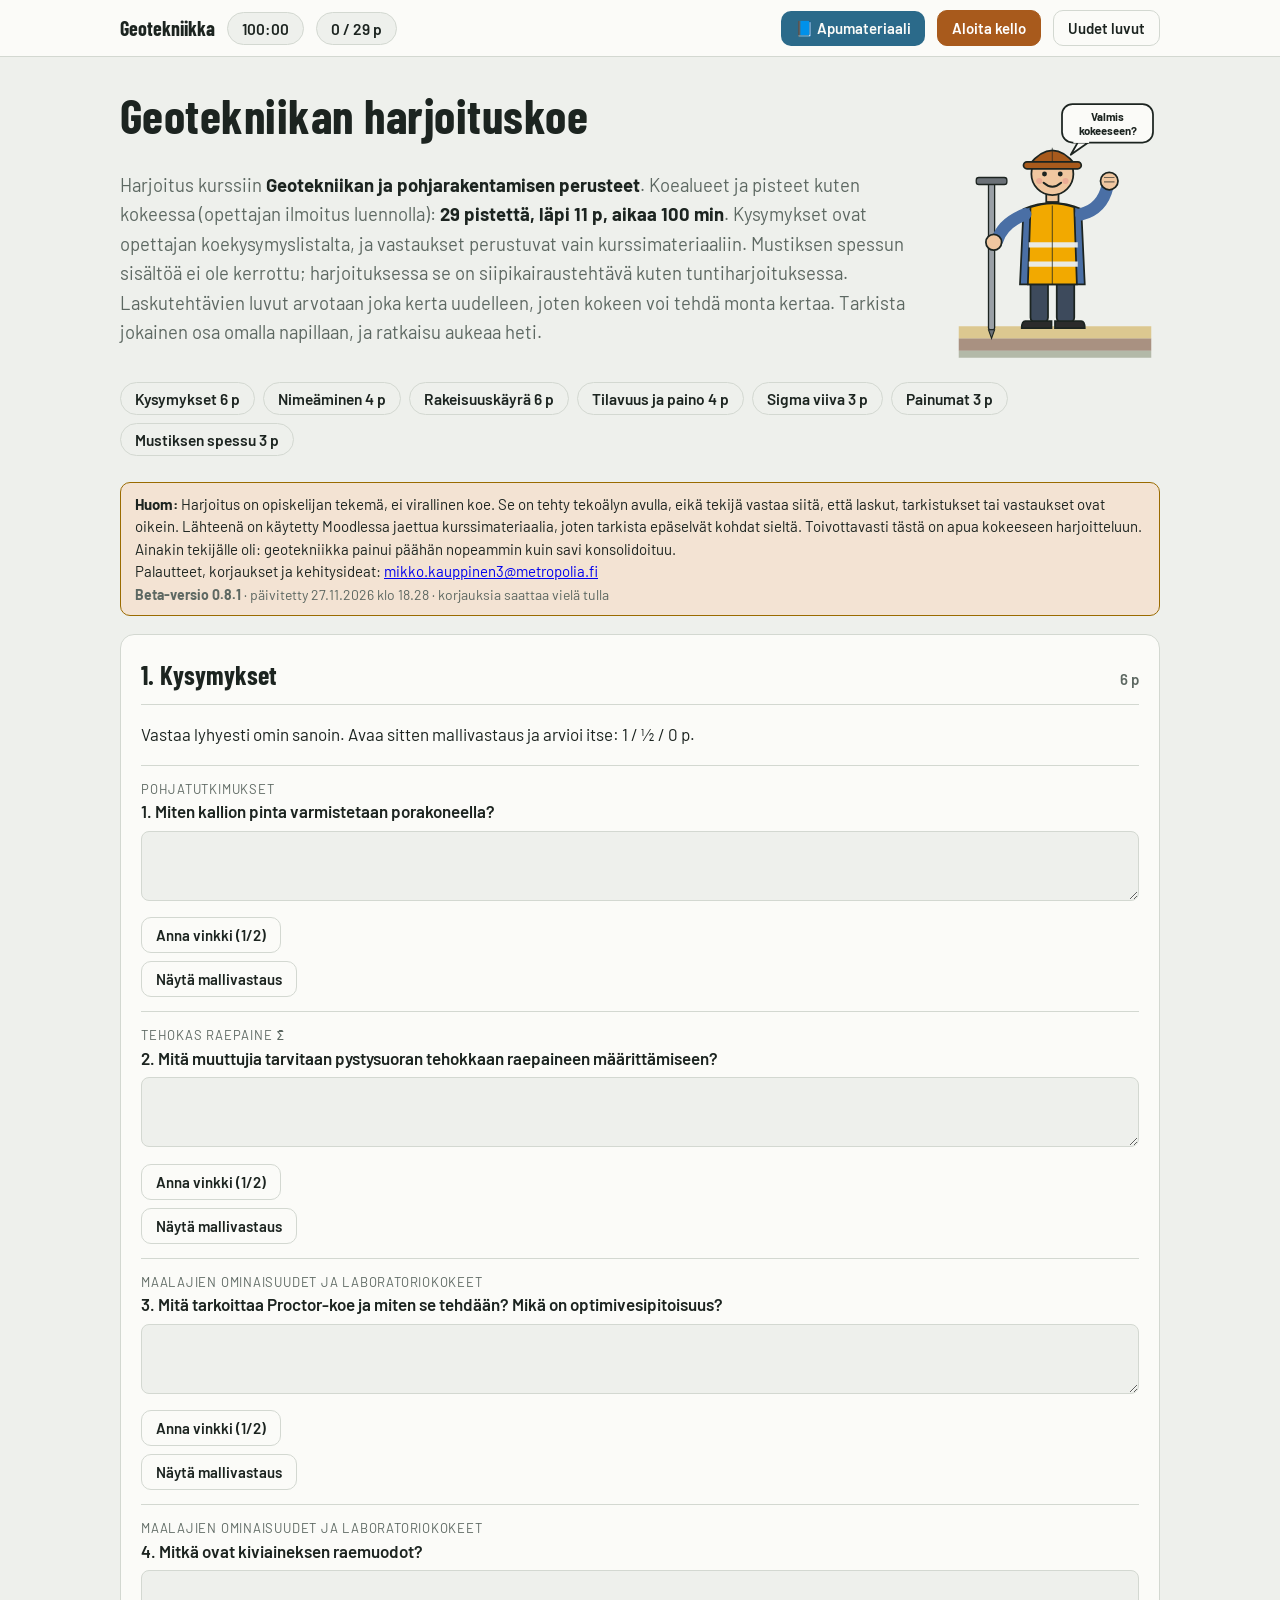
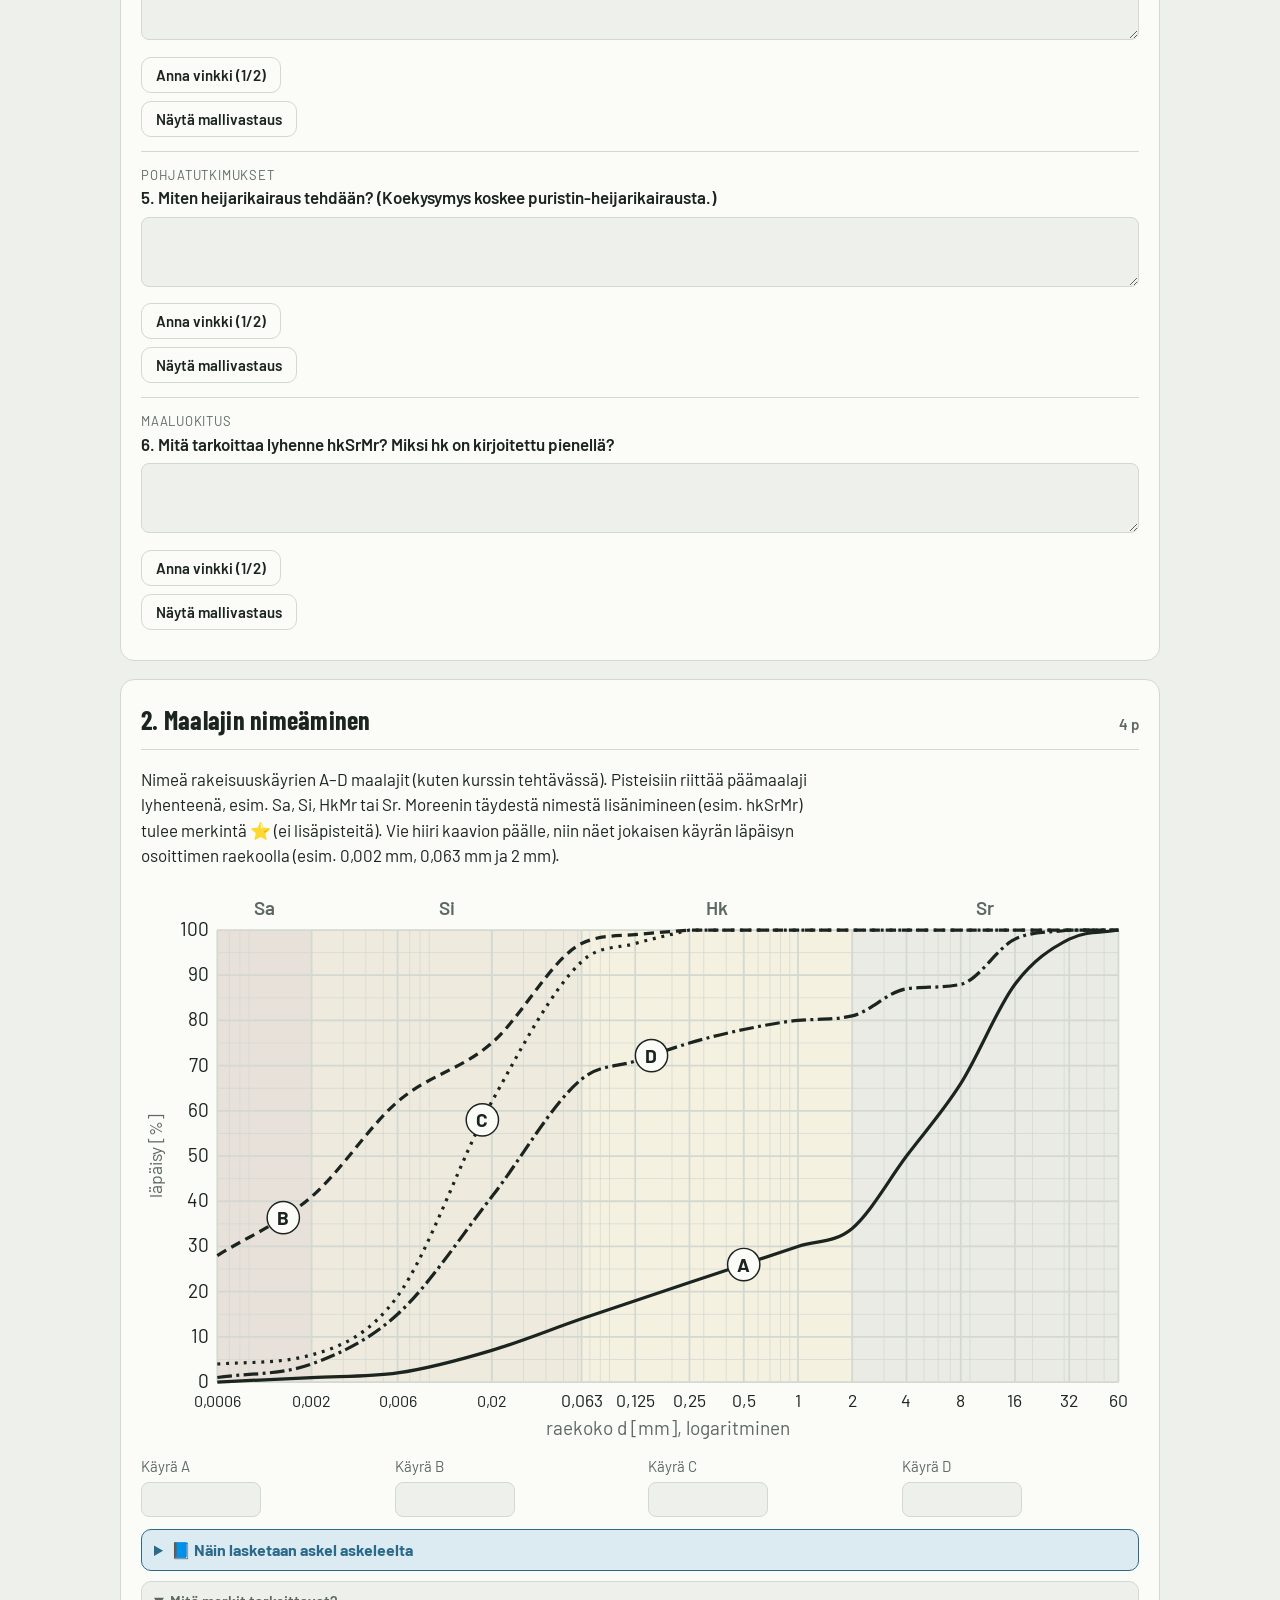
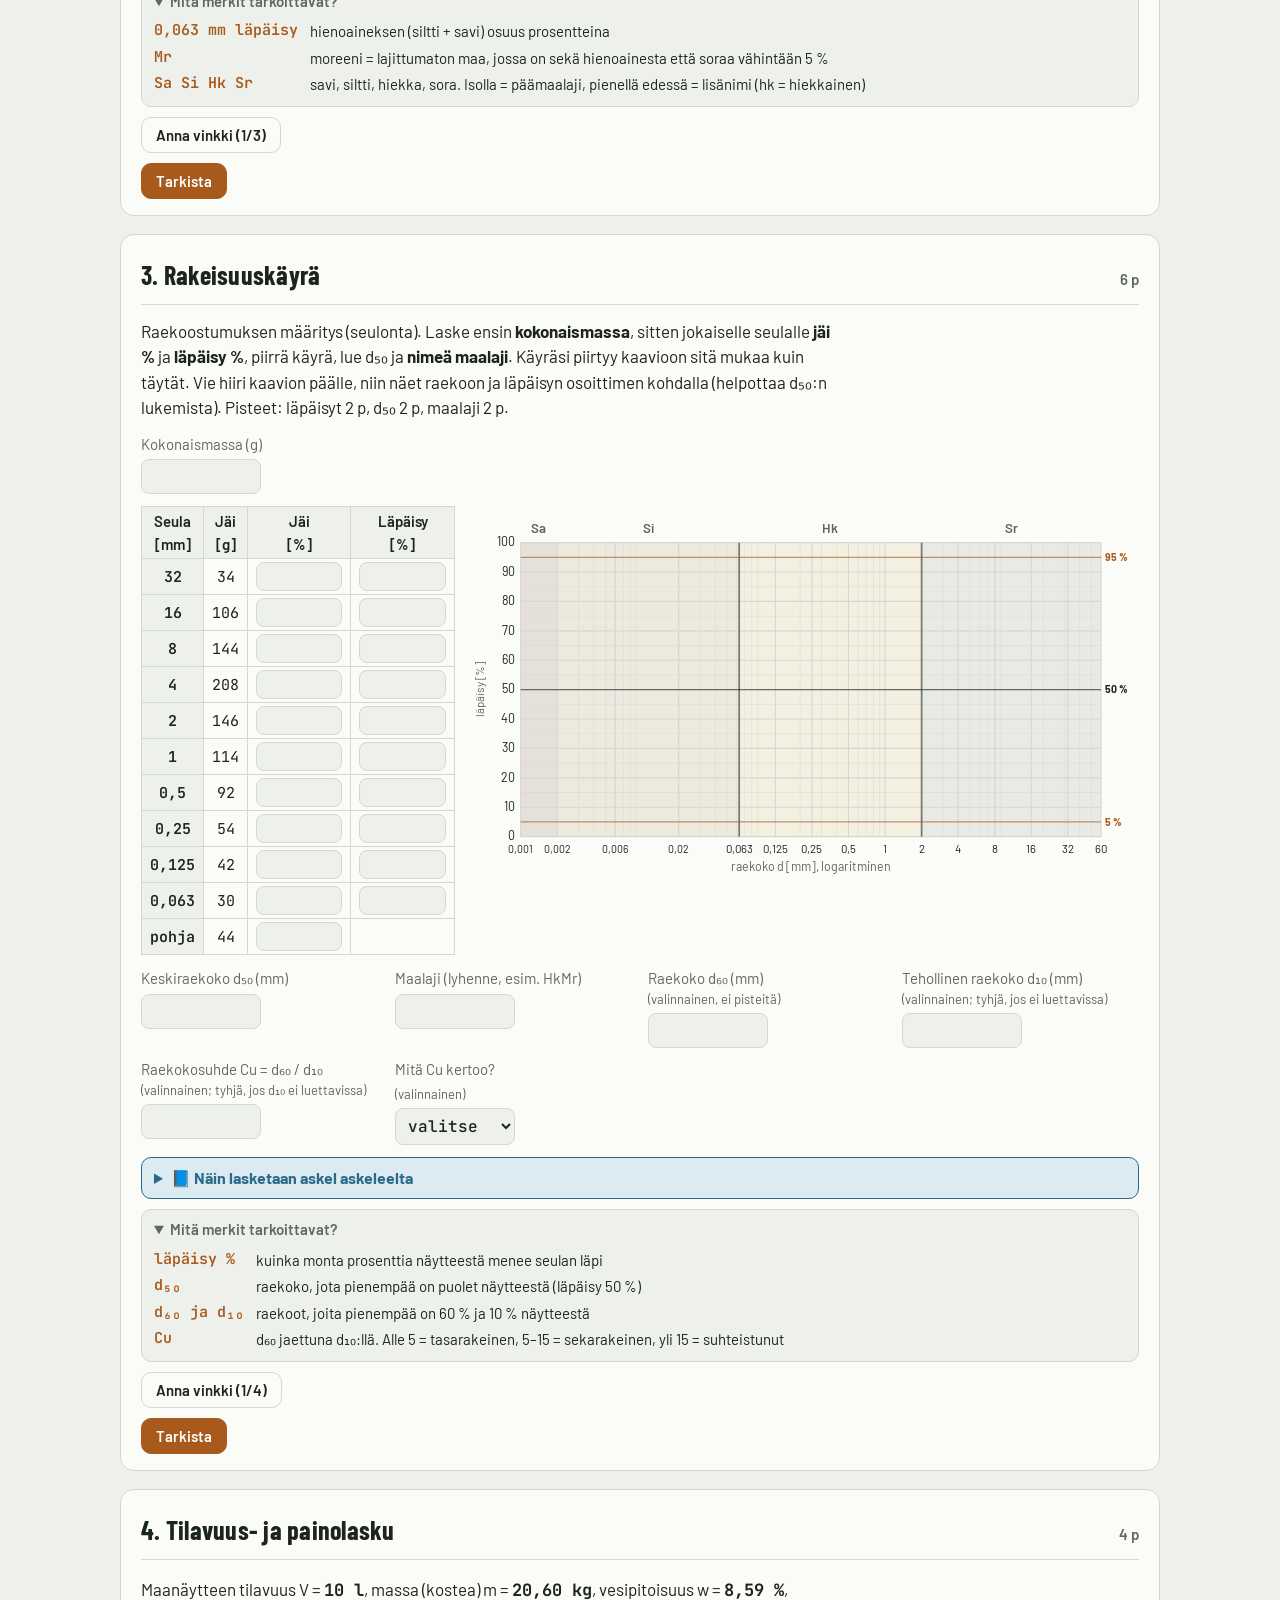
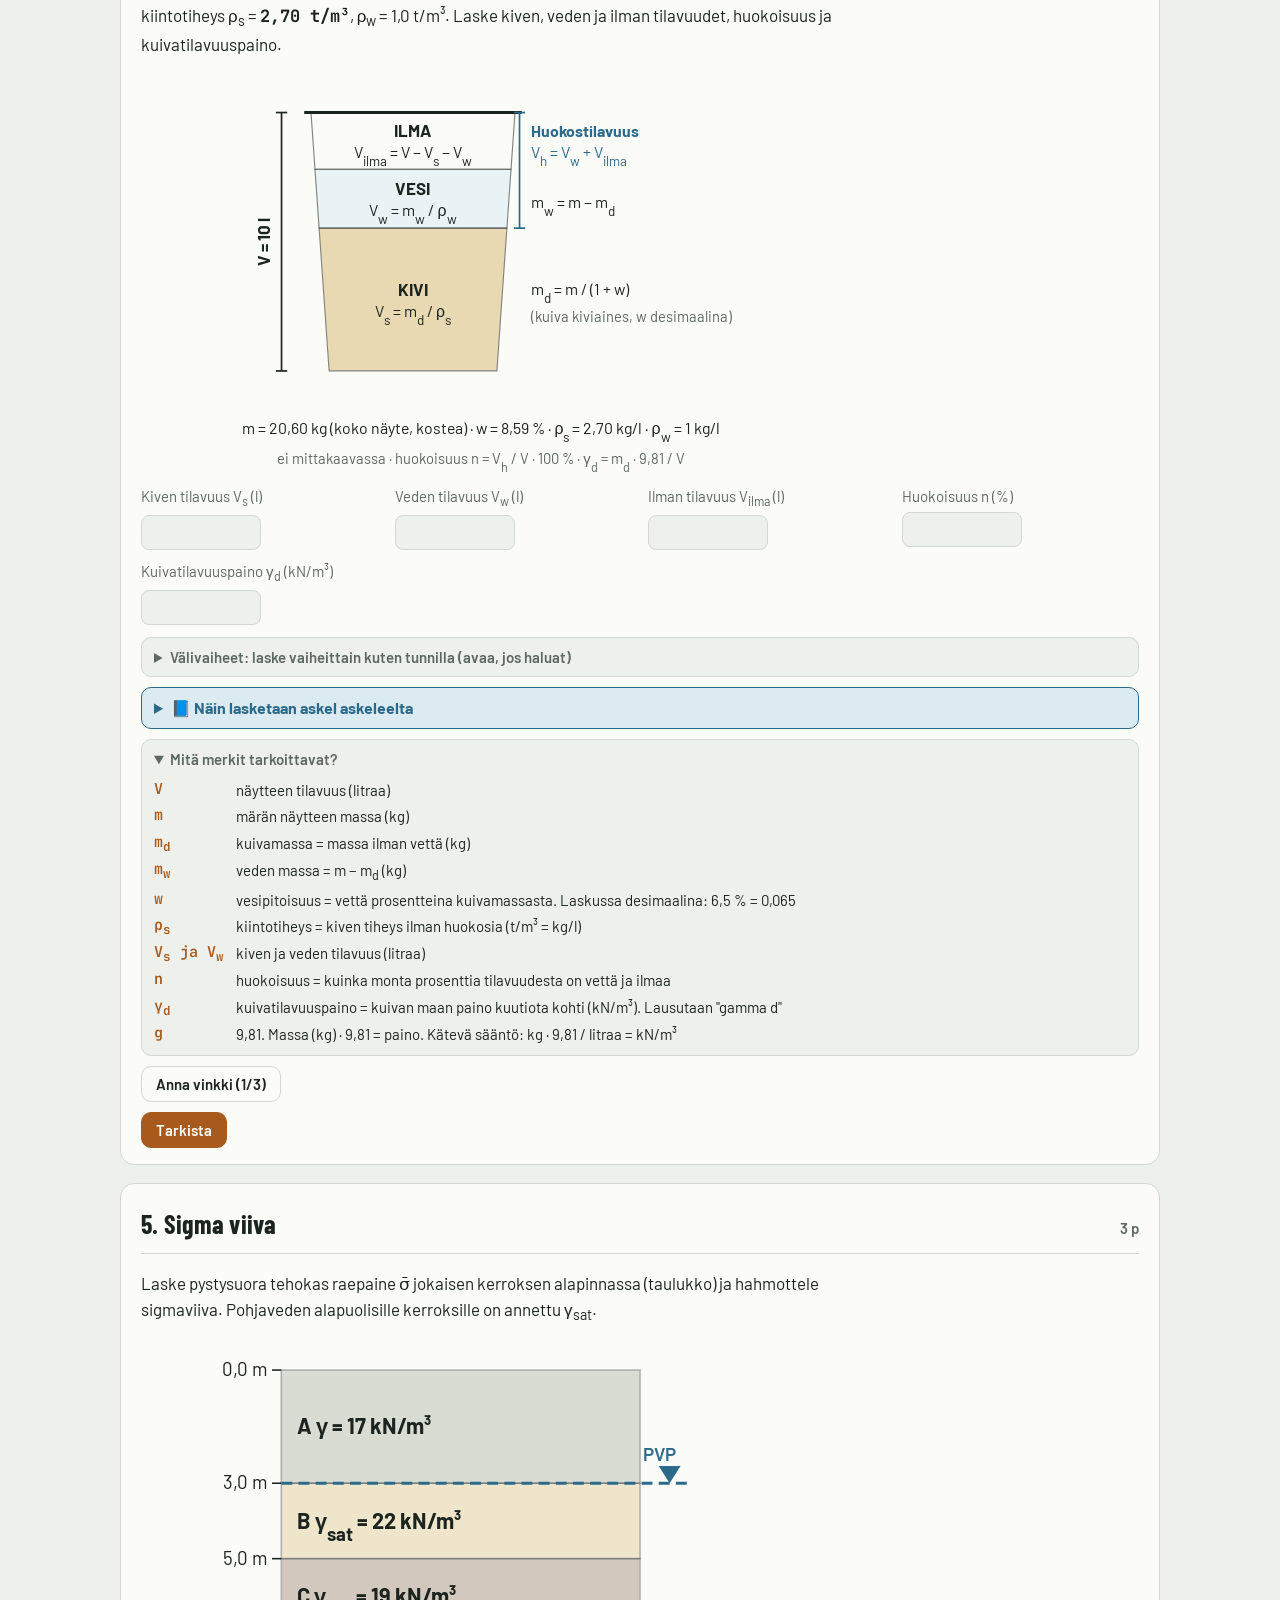
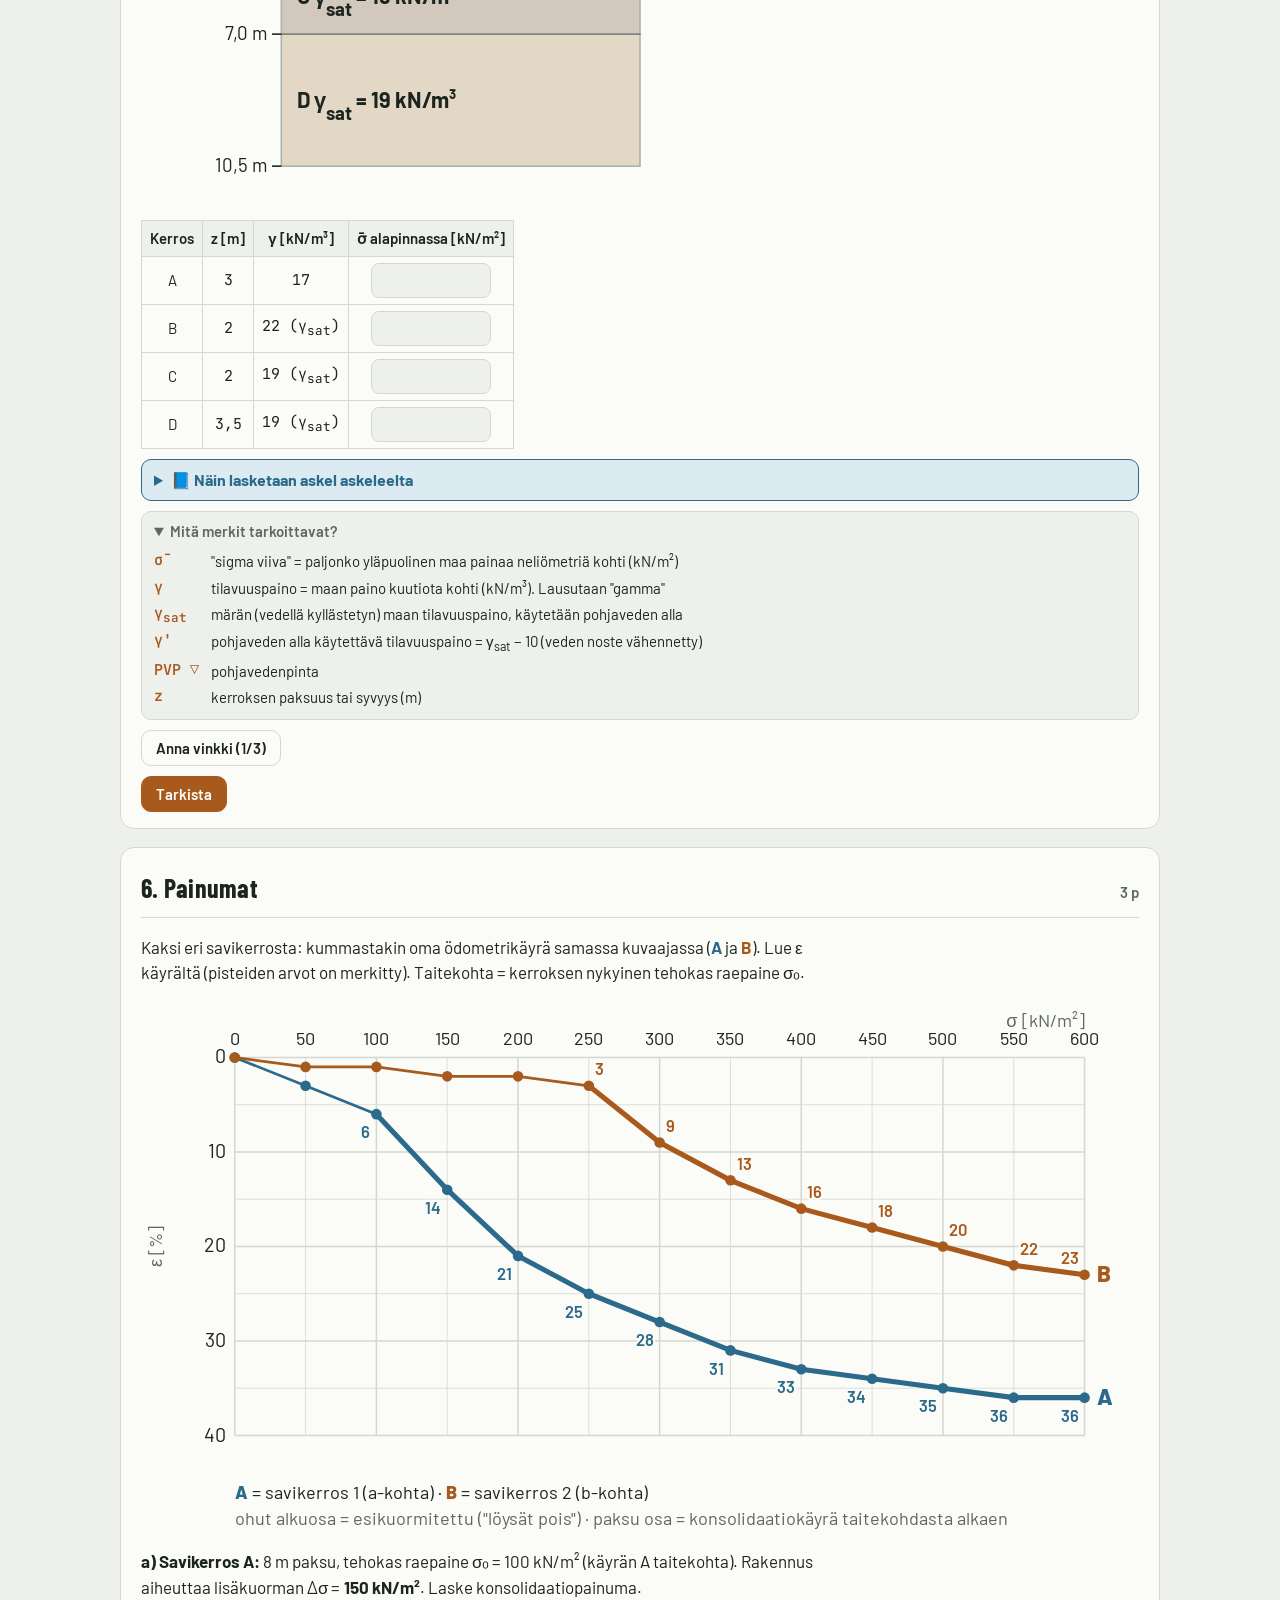
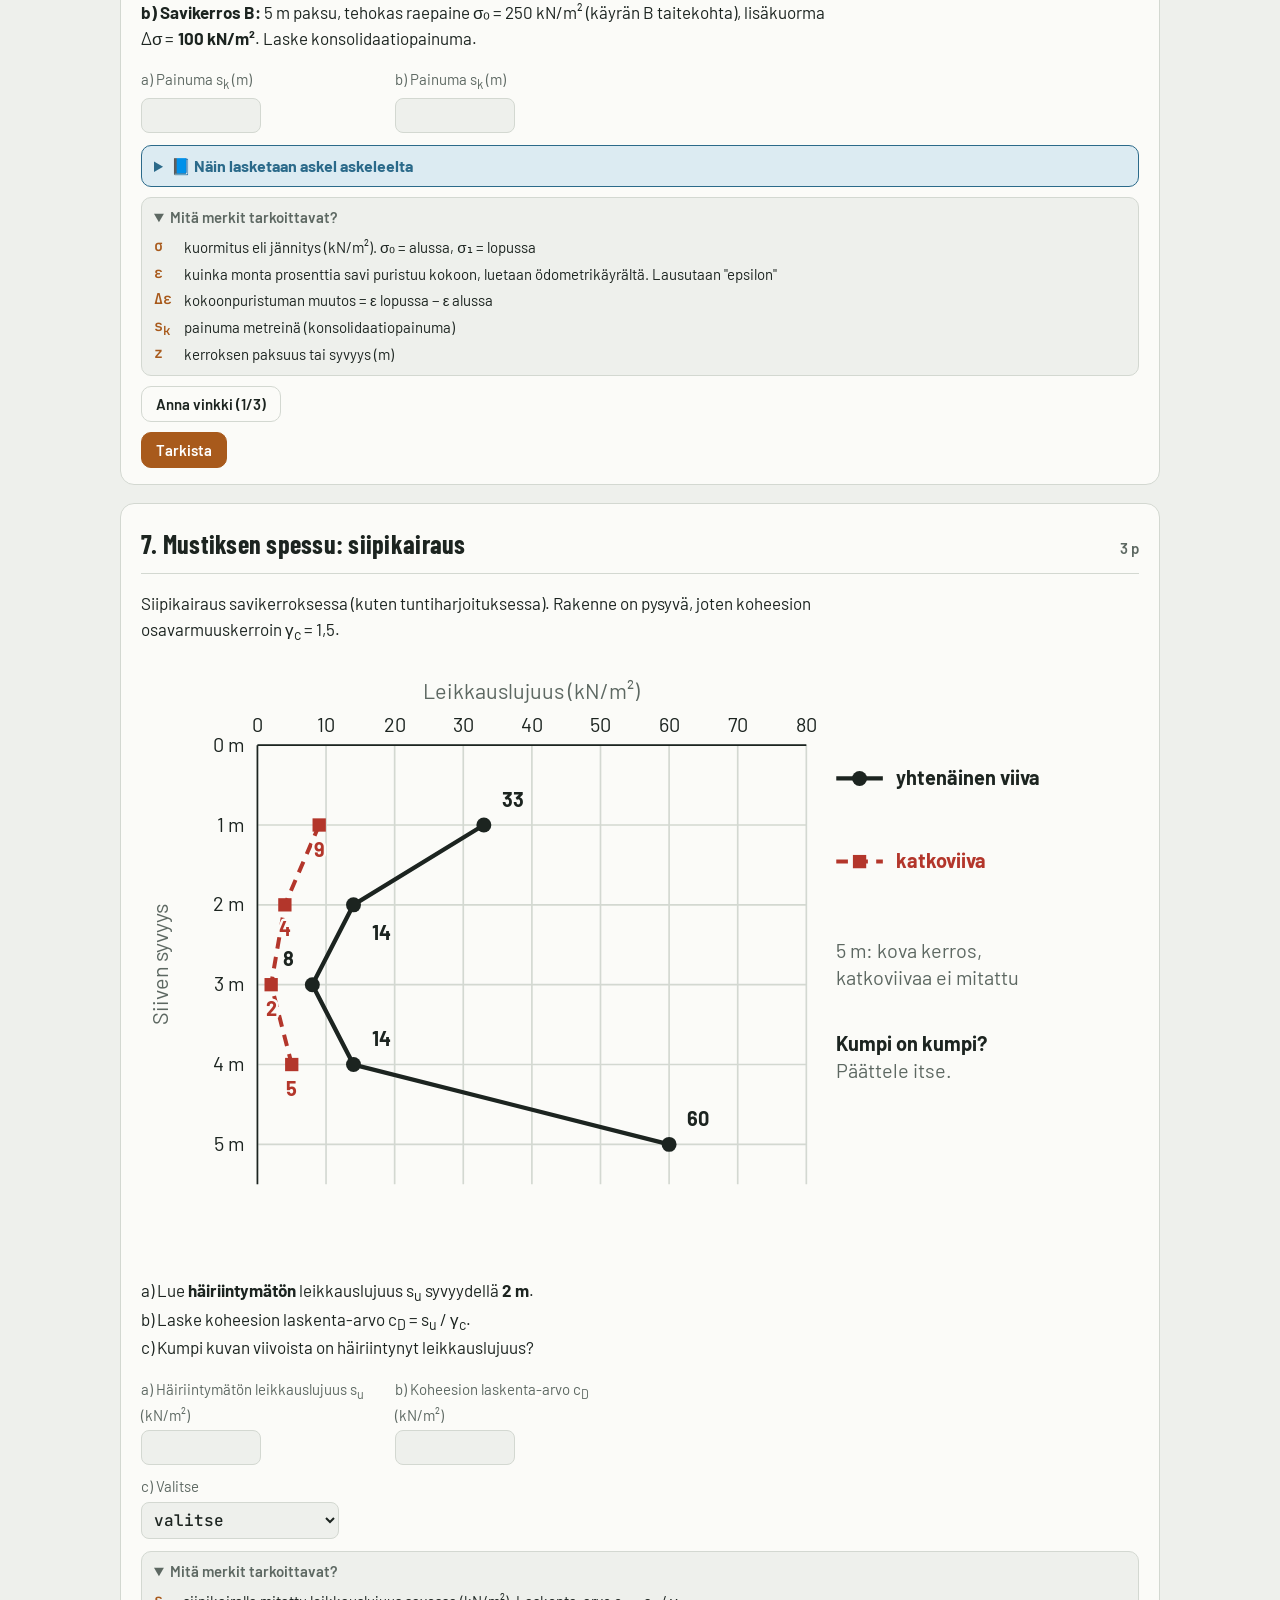
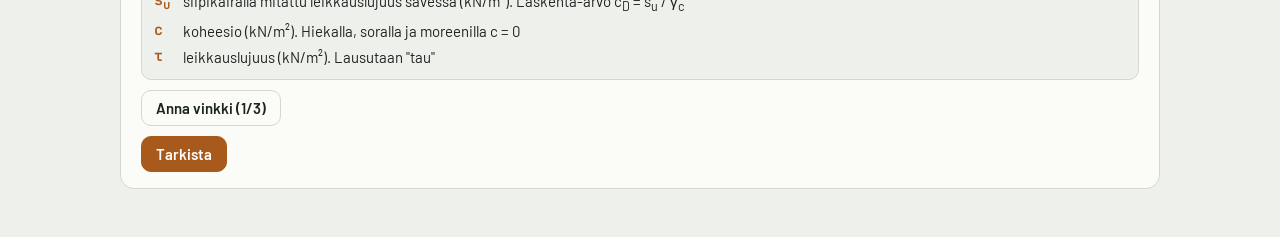
==== geotekniikka/index.html @ 96d26ffa "Geotekniikka: vastaukset kurssidokumenttien pohjalta" ====
<!doctype html>
<html lang="fi">
<head>
<meta charset="utf-8">
<meta name="viewport" content="width=device-width, initial-scale=1, viewport-fit=cover">
<meta name="robots" content="noindex, nofollow">
<style>:root{color-scheme:light;padding:env(safe-area-inset-top,0px) 0 env(safe-area-inset-bottom,0px)}body{margin:0;font:14px system-ui,sans-serif}img{max-width:100%}[hidden]{display:none!important}</style>
<title>Geotekniikan harjoituskoe</title>
<link rel="preconnect" href="https://fonts.googleapis.com">
<link rel="stylesheet" href="https://fonts.googleapis.com/css2?family=Barlow:wght@400;500;600;700&family=Barlow+Condensed:wght@600;700&family=JetBrains+Mono:wght@500&display=swap">
<style>
/* Layout: yksi palsta kuin koepaperi; osat kortteina, ylhäällä tarttuva pistepalkki ja kello. */
:root{
  --bg:#eef0ec; --paper:#fbfbf8; --ink:#1c2420; --muted:#5d6862; --line:#d3d8d1;
  --soil:#a85a1c; --soil-weak:#f3e3d3; --water:#2b6a8a; --water-weak:#dcebf2;
  --ok:#2f7d4a; --ok-weak:#dcefe2; --bad:#b3362b; --bad-weak:#f6dfdc; --warn:#9a6b00;
  --sa:#8c6a54; --si:#b89a6a; --hk:#d9bf7a; --sr:#9aa38c;
  --f-disp:"Barlow Condensed","Arial Narrow",Arial,sans-serif;
  --f-body:"Barlow","Segoe UI",Roboto,Arial,sans-serif;
  --f-num:"JetBrains Mono",ui-monospace,Consolas,monospace;
}
@media (prefers-color-scheme: dark){:root:not([data-theme="light"]){
  --bg:#141917; --paper:#1c2320; --ink:#e7ece8; --muted:#9aa6a0; --line:#323c37;
  --soil:#e0904d; --soil-weak:#3a2a1c; --water:#6fb3d6; --water-weak:#1c3340;
  --ok:#5fc283; --ok-weak:#1c3526; --bad:#ef7a6e; --bad-weak:#3d2220; --warn:#e3b54a;
  --sa:#a88a72; --si:#c9ad7e; --hk:#c7ad68; --sr:#8f9a80; color-scheme:dark}}
:root[data-theme="dark"]{
  --bg:#141917; --paper:#1c2320; --ink:#e7ece8; --muted:#9aa6a0; --line:#323c37;
  --soil:#e0904d; --soil-weak:#3a2a1c; --water:#6fb3d6; --water-weak:#1c3340;
  --ok:#5fc283; --ok-weak:#1c3526; --bad:#ef7a6e; --bad-weak:#3d2220; --warn:#e3b54a;
  --sa:#a88a72; --si:#c9ad7e; --hk:#c7ad68; --sr:#8f9a80; color-scheme:dark}
*{box-sizing:border-box}
[hidden]{display:none!important}
.versio{font-size:14px;color:var(--muted)} .vastuu{border:1px solid var(--warn);background:var(--soil-weak);border-radius:10px;padding:10px 14px;font-size:15px;margin:8px 0 0}
body{background:var(--bg);color:var(--ink);font:400 17px/1.5 var(--f-body);padding-left:max(16px,env(safe-area-inset-left,0px));padding-right:max(16px,env(safe-area-inset-right,0px));padding-block:0 48px}
body::before{content:"";position:fixed;inset:0 0 auto;height:env(safe-area-inset-top,0px);z-index:10;background:var(--paper)}
.wrap{max-width:1040px;margin:0 auto}
h1,h2,h3{font-family:var(--f-disp);letter-spacing:.01em;text-wrap:balance;margin:0}
h1{font-size:clamp(34px,6vw,48px);line-height:1}
h2{font-size:26px}
.num{font-family:var(--f-num);font-variant-numeric:tabular-nums}
.top{position:sticky;top:env(safe-area-inset-top,0px);z-index:5;background:var(--paper);border-bottom:1px solid var(--line);margin:0 calc(-1*max(16px,env(safe-area-inset-left,0px)));padding:10px max(16px,env(safe-area-inset-left,0px))}
.top .in{max-width:1040px;margin:0 auto;display:flex;gap:12px;align-items:center;flex-wrap:wrap}
.pill{font:600 15.5px var(--f-body);padding:6px 14px;border-radius:999px;background:var(--bg);border:1px solid var(--line)}
.pill.ok{background:var(--ok-weak);color:var(--ok);border-color:transparent}
.pill.bad{background:var(--bad-weak);color:var(--bad);border-color:transparent}
.sp{flex:1}
button{font:600 15px var(--f-body);color:var(--ink);background:var(--paper);border:1px solid var(--line);border-radius:10px;padding:8px 14px;cursor:pointer}
button.main{background:var(--soil);border-color:var(--soil);color:#fff}
button:focus-visible,input:focus-visible,select:focus-visible{outline:3px solid var(--water);outline-offset:2px}
header.hero{padding:34px 0 18px;display:grid;gap:10px}
header.hero{position:relative}
header.hero .pieni{font-size:15.5px}
.hero-yla{display:grid;grid-template-columns:minmax(0,1fr) 210px;gap:24px 40px;align-items:center}
.hero-teksti{display:grid;gap:12px;min-width:0}
.hero-teksti .meta{max-width:none}
.nappi-linkki{display:inline-flex;gap:8px;align-items:baseline;flex-wrap:wrap;font:600 17px var(--f-body);color:var(--paper);background:var(--water);border-radius:10px;padding:10px 18px;text-decoration:none}
.nappi-linkki .pieni{color:inherit;opacity:.85}
.nappi-linkki:hover{filter:brightness(1.1)}
.nappi-linkki.pieni-nappi{font-size:15px;padding:8px 14px}
.maskotti{width:100%;height:auto;display:block}
@media (max-width:720px){.hero-yla{grid-template-columns:1fr}.maskotti{width:150px;margin:0 auto;order:-1}}
.meta{color:var(--muted);font-size:18.5px;line-height:1.6;max-width:62ch}
.meta b{color:var(--ink)}
.rakenne{display:flex;flex-wrap:wrap;gap:8px;margin-top:6px}
.osa{background:var(--paper);border:1px solid var(--line);border-radius:14px;padding:20px 20px 16px;margin-top:18px}
.osa-h{display:flex;align-items:baseline;gap:12px;flex-wrap:wrap;border-bottom:1px solid var(--line);padding-bottom:10px;margin-bottom:14px}
.osa-h .p{margin-left:auto;font:600 15px var(--f-body);color:var(--muted)}
.tehtava{color:var(--ink);max-width:70ch}
.tehtava p{margin:.4em 0}
table{border-collapse:collapse;font-size:15px}
.tw{overflow-x:auto;margin:10px 0}
th,td{border:1px solid var(--line);padding:6px 8px;text-align:center;white-space:nowrap}
th{background:var(--bg);font-weight:600}
input[type=text],input[type=number],select{font:500 16px var(--f-num);color:var(--ink);background:var(--bg);border:1px solid var(--line);border-radius:8px;padding:6px 8px;width:7.5em}
.vast label.valinta{grid-column:1/-1}
.vast label.valinta select{width:auto;max-width:100%;align-self:flex-start}
input.leveä{width:16em;font-family:var(--f-body)}
td input{width:5.2em;padding:4px 6px}
.vast{display:grid;grid-template-columns:repeat(auto-fill,minmax(210px,1fr));gap:10px 16px;margin:12px 0}
.vast label{display:flex;flex-direction:column;gap:4px;font-size:15px;color:var(--muted)}
.vast label span.u{font-size:13px}
.ok-i{border-color:var(--ok)!important;background:var(--ok-weak)!important}
.syotevirhe{display:block;font:500 13px var(--f-body);color:var(--bad);margin-top:2px}
.vaara-i{border-color:var(--warn)!important}
.bad-i{border-color:var(--bad)!important;background:var(--bad-weak)!important}
.ratk{margin-top:12px;border-left:4px solid var(--water);background:var(--water-weak);border-radius:0 10px 10px 0;padding:10px 14px;font-size:16px}
.ratk[hidden]{display:none}
.kys{border-top:1px solid var(--line);padding:14px 0}
.kys:first-of-type{border-top:none}
.kys .q{font-weight:600}
.kys .aihe{font-size:13px;color:var(--muted);text-transform:uppercase;letter-spacing:.06em}
textarea{width:100%;min-height:70px;font:400 16px var(--f-body);color:var(--ink);background:var(--bg);border:1px solid var(--line);border-radius:8px;padding:8px;margin-top:6px}
.arvio{display:flex;gap:6px;flex-wrap:wrap;margin-top:8px;align-items:center}
.arvio button.on{background:var(--ink);color:var(--paper);border-color:var(--ink)}
.rivi{display:flex;gap:10px;flex-wrap:wrap;align-items:center;margin-top:10px}
.tila{font-weight:600;font-size:15px}
.tila.ok{color:var(--ok)} .tila.bad{color:var(--bad)}
svg text{font-family:var(--f-body)}
.kuva{width:100%;max-width:100%;height:auto;display:block;margin:8px 0}
.tulos{background:var(--paper);border:2px solid var(--line);border-radius:14px;padding:20px;margin-top:22px;display:grid;gap:8px}
.tulos.lapi{border-color:var(--ok)} .tulos.hyl{border-color:var(--bad)}
.arvosana{display:flex;gap:28px;align-items:flex-end;flex-wrap:wrap}
.as-luku{border-radius:14px;padding:6px 18px;background:var(--ok-weak);color:var(--ok);text-align:center}
.as-luku.as0{background:var(--bad-weak);color:var(--bad)}
.as-luku .pieni{color:inherit}
.as-kommentti{font-size:17px;max-width:70ch}
.iso{font:700 56px/1 var(--f-disp)}
.pieni{font-size:14px;color:var(--muted)}
.tabs{display:flex;gap:4px;background:var(--bg);border:1px solid var(--line);border-radius:999px;padding:3px}
.tabs a{font:600 15px var(--f-body);color:var(--muted);text-decoration:none;padding:5px 12px;border-radius:999px}
.tabs a.on{background:var(--ink);color:var(--paper)}
.av .vast label{color:var(--muted)}
/* koeavustajan wizard */
.teht-napit{display:grid;grid-template-columns:repeat(auto-fill,minmax(220px,1fr));gap:10px}
.teht-nappi{display:grid;gap:4px;text-align:left;padding:14px 16px;border-radius:12px;background:var(--bg);border:1.5px solid var(--line)}
.teht-nappi b{font:700 19px var(--f-disp)} .teht-nappi span{font-size:14px;color:var(--muted);font-weight:400}
.teht-nappi:hover{border-color:var(--water)}
.kysymys{margin:8px 0 14px} .k-otsikko{font-weight:600;margin-bottom:6px}
.k-napit{display:flex;flex-wrap:wrap;gap:8px} .k-nappi{position:relative}
.k-nappi input{position:absolute;opacity:0;width:1px;height:1px}
.k-nappi span{display:inline-block;padding:8px 14px;border:1.5px solid var(--line);border-radius:999px;background:var(--bg);cursor:pointer;font-size:15px}
.k-nappi input:checked+span{background:var(--water);border-color:var(--water);color:var(--paper);font-weight:600}
.k-nappi input:focus-visible+span{outline:3px solid var(--water);outline-offset:2px}
h3.vaihe{display:flex;align-items:center;gap:10px;font:700 20px var(--f-disp);margin:20px 0 8px}
h3.vaihe span{display:inline-grid;place-items:center;width:28px;height:28px;border-radius:50%;background:var(--soil);color:var(--paper);font-size:15px;flex:none}
button.takaisin{margin:2px 0 4px}
button.bad{background:var(--bad-weak);border-color:var(--bad);color:var(--bad)}
table.opas th,table.opas td{white-space:normal;text-align:left} table.opas a{font-weight:700;color:var(--water)}
.tulosrivi{display:grid;grid-template-columns:repeat(auto-fill,minmax(170px,1fr));gap:8px;margin:12px 0}
.tulosrivi div{background:var(--bg);border:1px solid var(--line);border-radius:10px;padding:8px 10px}
.tulosrivi b{display:block;font:500 20px var(--f-num)}
.tulosrivi span{font-size:13px;color:var(--muted)}
.kerros td input{width:4.6em}
.vaiheet{font-size:15px;line-height:1.6}
.merkit{margin:10px 0;background:var(--bg);border:1px solid var(--line);border-radius:10px;padding:8px 12px;font-size:15px}
.merkit summary{cursor:pointer;font-weight:600;color:var(--muted)}
.merkit dl{display:grid;grid-template-columns:max-content 1fr;gap:4px 12px;margin:8px 0 2px}
.merkit dt{font:600 15px var(--f-num);color:var(--soil)}
.merkit dd{margin:0}
.vinkit{margin-top:10px}
.nain{margin:10px 0;border:1px solid var(--water);border-radius:10px;padding:8px 12px;background:var(--water-weak);font-size:16px}
.nain summary{cursor:pointer;font-weight:700;color:var(--water)}
.nain ol{margin:8px 0;padding-left:22px;display:grid;gap:4px}
.nain p{margin:6px 0}
.ratk .nain{background:var(--paper)}
.vinkki{border-left:4px solid var(--warn);background:var(--soil-weak);border-radius:0 10px 10px 0;padding:8px 12px;margin-top:8px;font-size:15px}

/* Rakeisuus: seulat allekkain, käyrä vieressä läppärillä (Mikko 27.11.2026: ei sivuttaisvieritystä) */
.rak-grid{display:grid;gap:16px;align-items:start;margin:10px 0}
.rak-grid>*{min-width:0}
.rak-grid .tw{margin:0}
table.pysty td input{width:5.4em;padding:3px 6px}
table.pysty th,table.pysty td{padding:3px 8px}
table.pysty th:first-child{text-align:center}
@media (min-width:820px){.rak-grid{grid-template-columns:auto 1fr} #rkuva{position:sticky;top:calc(env(safe-area-inset-top,0px) + 64px)}}
@media (max-width:520px){ .osa{padding:16px 14px} h2{font-size:23px} }
.tkuva{max-width:680px}
.kaavapolku{margin:6px 0 4px;padding-left:4px;list-style:none;display:grid;gap:4px;font-size:15px;color:var(--ink)}
.vast label span.lab .u{display:block}
.lukuohje{margin:10px 0;border:1px solid var(--line);background:var(--bg);border-radius:10px;padding:8px 14px;font-size:15px}
.lukuohje ol{margin:6px 0;padding-left:22px;display:grid;gap:3px}
@media (max-width:520px){ .osa{padding:16px 10px} th{white-space:normal} th,td,table.pysty th,table.pysty td{padding:4px 4px} td input,table.pysty td input,.kerros td input{width:4.1em;padding:3px 4px;font-size:15px} table{font-size:14px} table.pysty td input{width:3.8em} }
@media (prefers-reduced-motion:reduce){*{transition:none!important}}
</style>
</head>
<body>

<div class="top"><div class="in">
  <strong style="font-family:var(--f-disp);font-size:20px">Geotekniikka</strong>
  <span class="pill num koe-vain" id="kello">100:00</span>
  <span class="pill num koe-vain" id="pisteet">0 / 29 p</span>
  <span class="sp"></span>
  <a class="nappi-linkki pieni-nappi koe-vain" href="https://komentorivi.github.io/geotekniikka/apumateriaali.html" target="_blank" rel="noopener" title="Apumateriaali aukeaa uuteen välilehteen">📘 Apumateriaali</a>
  <button id="aloita" class="main koe-vain">Aloita kello</button>
  <button id="uusi" class="koe-vain">Uudet luvut</button>
  <button id="debug" class="koe-vain" hidden title="Täyttää oikeat vastaukset ja tarkistaa kaikki osiot">Debug: oikeat vastaukset</button>
</div></div>

<div class="wrap">
<header class="hero koe-vain">
  <div class="hero-yla">
  <div class="hero-teksti">
  <h1>Geotekniikan harjoituskoe</h1>
  <p class="meta">Harjoitus kurssiin <b>Geotekniikan ja pohjarakentamisen perusteet</b>. Koealueet ja pisteet kuten kokeessa (opettajan ilmoitus luennolla): <b>29 pistettä, läpi 11 p, aikaa 100 min</b>. Kysymykset ovat opettajan koekysymyslistalta, ja vastaukset perustuvat vain kurssimateriaaliin. Mustiksen spessun sisältöä ei ole kerrottu; harjoituksessa se on siipikairaustehtävä kuten tuntiharjoituksessa. Laskutehtävien luvut arvotaan joka kerta uudelleen, joten kokeen voi tehdä monta kertaa. Tarkista jokainen osa omalla napillaan, ja ratkaisu aukeaa heti.</p>
  </div>
  <svg class="maskotti" viewBox="0 0 240 300" role="img" aria-label="Piirroshahmo: geoteknikko kypärässä ja huomioliivissä, kairatanko kädessä">
  <!-- maakerrokset jalkojen alla -->
  <rect x="10" y="262" width="220" height="14" fill="var(--hk)" opacity=".8"/>
  <rect x="10" y="276" width="220" height="14" fill="var(--sa)" opacity=".7"/>
  <rect x="10" y="290" width="220" height="8" fill="var(--sr)" opacity=".7"/>
  <!-- puhekupla -->
  <rect x="128" y="8" width="104" height="44" rx="12" fill="var(--paper)" stroke="var(--ink)" stroke-width="2"/>
  <path d="M146 52 l-8 14 l20 -14 z" fill="var(--paper)" stroke="var(--ink)" stroke-width="2" stroke-linejoin="round"/>
  <path d="M141 51 h18" stroke="var(--paper)" stroke-width="3"/>
  <text x="180" y="27" text-anchor="middle" font-size="13" font-weight="700" fill="var(--ink)">Valmis</text>
  <text x="180" y="43" text-anchor="middle" font-size="13" font-weight="700" fill="var(--ink)">kokeeseen?</text>
  <!-- kairatanko -->
  <rect x="44" y="96" width="7" height="170" rx="2" fill="#9aa0a6" stroke="var(--ink)" stroke-width="1.5"/>
  <rect x="30" y="92" width="35" height="8" rx="3" fill="#6b7177" stroke="var(--ink)" stroke-width="1.5"/>
  <path d="M44 266 l3.5 10 l3.5 -10 z" fill="#6b7177" stroke="var(--ink)" stroke-width="1.2"/>
  <!-- jalat ja saappaat -->
  <rect x="92" y="208" width="20" height="50" rx="6" fill="#3d4a5c" stroke="var(--ink)" stroke-width="2"/>
  <rect x="122" y="208" width="20" height="50" rx="6" fill="#3d4a5c" stroke="var(--ink)" stroke-width="2"/>
  <path d="M86 256 h30 v8 h-34 q0 -8 4 -8 z" fill="#2b2b2b" stroke="var(--ink)" stroke-width="2"/>
  <path d="M120 256 h30 q4 0 4 8 h-34 z" fill="#2b2b2b" stroke="var(--ink)" stroke-width="2"/>
  <!-- vartalo: sininen paita ja huomioliivi -->
  <path d="M84 128 q33 -14 66 0 l4 86 h-74 z" fill="#4a6fa5" stroke="var(--ink)" stroke-width="2"/>
  <path d="M92 126 q25 -9 50 0 l3 88 h-56 z" fill="#f2a900" stroke="var(--ink)" stroke-width="2"/>
  <rect x="90" y="166" width="56" height="6" fill="#e9eef2" opacity=".95"/>
  <rect x="90" y="188" width="56" height="6" fill="#e9eef2" opacity=".95"/>
  <path d="M117 124 v90" stroke="var(--ink)" stroke-width="1.5" opacity=".6"/>
  <!-- vasen käsi pitää kairatankoa -->
  <path d="M86 134 q-26 10 -32 30" fill="none" stroke="#4a6fa5" stroke-width="14" stroke-linecap="round"/>
  <path d="M86 134 q-26 10 -32 30" fill="none" stroke="var(--ink)" stroke-width="16" stroke-linecap="round" opacity="0"/>
  <circle cx="50" cy="166" r="9" fill="#f0c7a0" stroke="var(--ink)" stroke-width="2"/>
  <!-- oikea käsi nyrkki pystyssä -->
  <path d="M150 134 q24 -6 30 -32" fill="none" stroke="#4a6fa5" stroke-width="14" stroke-linecap="round"/>
  <circle cx="182" cy="96" r="10" fill="#f0c7a0" stroke="var(--ink)" stroke-width="2"/>
  <path d="M176 92 h12 M176 97 h12" stroke="var(--ink)" stroke-width="1.2" opacity=".6"/>
  <!-- pää: pyöreät kasvot, kypärä -->
  <rect x="110" y="106" width="14" height="14" fill="#f0c7a0" stroke="var(--ink)" stroke-width="2"/>
  <circle cx="117" cy="88" r="24" fill="#f0c7a0" stroke="var(--ink)" stroke-width="2"/>
  <circle cx="108" cy="88" r="2.8" fill="var(--ink)"/>
  <circle cx="126" cy="88" r="2.8" fill="var(--ink)"/>
  <path d="M107 98 q10 9 20 0" fill="none" stroke="var(--ink)" stroke-width="2.2" stroke-linecap="round"/>
  <circle cx="102" cy="96" r="3.5" fill="#e8998d" opacity=".6"/><circle cx="132" cy="96" r="3.5" fill="#e8998d" opacity=".6"/>
  <path d="M90 78 q27 -34 54 0 z" fill="var(--soil)" stroke="var(--ink)" stroke-width="2"/>
  <rect x="84" y="74" width="66" height="8" rx="4" fill="var(--soil)" stroke="var(--ink)" stroke-width="2"/>
  <path d="M117 58 v16" stroke="var(--ink)" stroke-width="1.5" opacity=".5"/>
</svg>
  </div>
  <div class="rakenne">
    <span class="pill">Kysymykset 6 p</span><span class="pill">Nimeäminen 4 p</span><span class="pill">Rakeisuuskäyrä 6 p</span><span class="pill">Tilavuus ja paino 4 p</span><span class="pill">Sigma viiva 3 p</span><span class="pill">Painumat 3 p</span><span class="pill">Mustiksen spessu 3 p</span>
  </div>
</header>
<p class="vastuu" role="note"><b>Huom:</b> Harjoitus on opiskelijan tekemä, ei virallinen koe. Se on tehty tekoälyn avulla, eikä tekijä vastaa siitä, että laskut, tarkistukset tai vastaukset ovat oikein. Lähteenä on käytetty Moodlessa jaettua kurssimateriaalia, joten tarkista epäselvät kohdat sieltä. Toivottavasti tästä on apua kokeeseen harjoitteluun. Ainakin tekijälle oli: geotekniikka painui päähän nopeammin kuin savi konsolidoituu.<br>Palautteet, korjaukset ja kehitysideat: <a href="mailto:mikko.kauppinen3@metropolia.fi">mikko.kauppinen3@metropolia.fi</a><br><span class="versio"><b>Beta-versio 0.8.1</b> · päivitetty 27.11.2026 klo 18.28 · korjauksia saattaa vielä tulla</span></p>
<main id="koe"></main>
<section class="tulos" id="tulos" hidden></section>

</div>

<script>
const KYS = [{"aihe": "Maaperän synty ja pohjavesi", "q": "Mikä on märkäraja?", "a": "Märkäraja on **kapillaarivyöhykkeen yläreuna**, eli raja, johon asti pohjavesi nousee maassa kapillaarisesti pohjavedenpinnan yläpuolelle.", "s": "Pohjavesi nousee maassa kapillaarisesti pohjavedenpinnan yläpuolelle. Tämän kapillaarivyöhykkeen yläreunaa kutsutaan märkärajaksi, ja vyöhykkeen paksuus on maalajin kapillaarinen nousukorkeus.", "v": ["Ajattele vesivyöhykkeitä ylhäältä alas.", "Se liittyy kapillaarivyöhykkeeseen."]}, {"aihe": "Maaperän synty ja pohjavesi", "q": "Miten pitkittäiset ja poikittaiset harjut eroavat toisistaan?", "a": "Ero on **suunta suhteessa jäätikköön**. **Pitkittäiset harjut** ovat jäätikön liikesuunnan mukaisia: ne kasautuivat jäätikköjoen suulle ja suvantoihin, kun virtaus hidastui. Ne ovat soraa ja hiekkaa, 5–20 m korkeita ja jopa satoja kilometrejä pitkiä selänteitä. **Poikittaiset muodostumat**, kuten Salpausselät, ovat jäätikön reunan suuntaisia **reunamoreeneja**: ne syntyivät, kun jäätikön reuna pysähtyi pitkäksi aikaa. Aallokko ja sulamisvedet huuhtoivat moreenin soraksi ja hiekaksi.", "s": "Harju muodostui jäätikköjoen suuosaan tai suvantokohtiin, kun virtausnopeus aleni ja karkearakeinen aines kasautui joen pohjaan. Harjut sijoittuvat usein jäätikköjoen kulkusuuntaa noudattaviksi harjuketjuiksi. Reunamoreenit ovat mannerjäätikön reunan eteen jään työntämiä moreenivalleja, jotka sijoittuvat poikittain jäätikön kulkusuuntaan nähden. Salpausselkä on syntytavaltaan reunamoreeni: se muodostui pitkäksi aikaa paikalleen pysähtyneelle jäätikön reunalle, ja aallokko ja sulamisvedet huuhtoivat sen moreeniaineksen suurelta osin soraksi ja hiekaksi.", "v": ["Mihin suuntaan jäätikkö liikkui ja mihin suuntaan jäätikköjoet virtasivat?", "Salpausselkä on esimerkki toisesta tyypistä."]}, {"aihe": "Maaluokitus", "q": "Mikä on eloperäinen maalajiryhmä ja mitkä maat ovat eloperäisiä?", "a": "Eloperäinen maalajiryhmä (E) tarkoittaa maita, joissa on **eloperäistä ainesta yli 20 paino-%**. Eloperäisiä maalajeja ovat **turve (Tv)** ja **lieju (Lj)**.", "s": "Eloperäisiin maalajeihin kuuluvat läheisesti myös muta ja humusmaa (ruokamulta), jossa on eloperäistä ainesta yli 20 %. Turve on muodostunut maatumisasteeltaan vaihtelevista kasvien jätteistä.", "v": ["Muistisäännön E–H–K–M ensimmäinen kirjain.", "Raja on 20 paino-% palavaa ainesta."]}, {"aihe": "Maaluokitus", "q": "Mitä tarkoittaa lyhenne hkSrMr? Miksi hk on kirjoitettu pienellä?", "a": "hkSrMr tarkoittaa **hiekkaista soramoreenia**. Isolla kirjoitettu SrMr on päämaalaji (soramoreeni). **hk on pienellä, koska se on lisänimi** (hiekkainen): moreenissa on hiekkaa yli 30 %.", "s": "Lisänimi hk annetaan soramoreenille, jonka hiekkapitoisuus on yli 30 %. Materiaalissa lisänimet merkitään pienillä kirjaimilla (esim. lj, sa, si, hk, sr) ja päämaalajit isolla alkukirjaimella (esim. Sa, Si, SrMr).", "v": ["Pilko osiin: hk + Sr + Mr.", "Isot kirjaimet = päänimi, pienet = -inen-sana."]}, {"aihe": "Maaluokitus", "q": "Mikä on raekokosuhde d60/d10 ja mitä sillä määritetään?", "a": "Raekokosuhde kertoo, **kuinka tasarakeinen maa on**: raekoko d₆₀ jaetaan raekoolla d₁₀ (raekoot, joita pienempää on 60 % ja 10 %). Sillä määritetään, onko maa **tasarakeinen, sekarakeinen vai suhteistunut**, ja arvioidaan maan tiivistettävyyttä.", "s": "Cu = d₆₀ / d₁₀: alle 5 tasarakeinen, 5–15 sekarakeinen, yli 15 suhteistunut. Sekarakeisessa maassa pienet rakeet täyttävät suurten väliset huokoset, joten se tiivistyy paremmin.", "v": ["Lue käyrältä raekoot läpäisyillä 60 % ja 10 %.", "Jaa isompi pienemmällä."]}, {"aihe": "Rakeisuus ja seulonta", "q": "Miten hydrometrikoe tehdään?", "a": "Hydrometrikokeella eli **areometrikokeella** määritetään **hienorakeisen maan rakeisuus**. Kuivaa maata (50 g savea tai 100 g moreenia) sekoitetaan litraan vettä hajotusaineen kanssa. Lietteen **tiheys mitataan areometrillä** 1 min, 6 min, 1 h, 5 h ja 24 h kuluttua. Koe perustuu **Stokesin lakiin**: isot rakeet laskeutuvat nopeammin, joten tiheyden muutoksesta saadaan raekoot ja läpäisyprosentit.", "s": "Koe perustuu Stokesin lakiin: rakeen laskeutumisnopeus nesteessä on suoraan verrannollinen rakeen läpimitan neliöön. Hienorakeisten maalajien rakeisuus määritetään miltei poikkeuksetta areometrikokeella (kuivaseulonta sopii vain karkearakeisille). Humuspitoisuudesta riippuen läpäisyprosenteissa voi olla virhettä jopa ±5 %.", "v": ["Mikä luonnonlaki kertoo laskeutumisnopeuden?", "Mitä mitataan areometrillä ja milloin?"]}, {"aihe": "Rakeisuus ja seulonta", "q": "Miten kuivaseulonta eroaa märkäseulonnasta?", "a": "**Kuivaseulonnassa** kuiva näyte (0,5–1 kg) tärytetään noin 10 min normaaliseulasarjan läpi, ja seuloille jääneet osat punnitaan. **Märkä- eli pesuseulonnassa** hienoaines pestään ensin pois vedellä ennen kuivaseulontaa: seuloutuminen tehostuu ja hienoaineksen osuus saadaan tarkemmin. **Kumpikin sopii vain karkearakeiselle maalle**, jossa hienoainesta on alle 10 %.", "s": "Pesuseulontaa käytetään, kun liian runsas hienoaines vaikeuttaa kuivaseulontaa (seulat tukkeutuvat). Tulos on hienoaineksen osalta tarkempi, mutta pesuseulonnassakin hienoainespitoisuuden tulisi olla alle 10 %.", "v": ["Mitä tehdään, kun hienoaines vaikeuttaa kuivaseulontaa?", "Mitä tarkoittaa pesutappio?"]}, {"aihe": "Maalajien ominaisuudet ja laboratoriokokeet", "q": "Mikä on humuspitoisuus ja miten se määritetään? Kerro useampi menetelmä.", "a": "Humuspitoisuus on **eloperäisen aineksen osuus kuivan maan massasta** (%). Menetelmiä ovat **kuivapoltto** eli hehkutus (noin 800 °C, painohäviö), **märkäpoltto** vetyperoksidilla, **natriumhydroksidimenetelmä** (betonin kiviaines) ja **kolorimetrimenetelmä**.", "s": "Hehkutushäviö lasketaan kaavalla Hh = (mk − mh)/(mk − mt) · 100 %. Saven ja hienon siltin hehkutuksessa häviää myös kidevettä, joten se vähennetään hehkutushäviöstä. Märkäpoltossa vetyperoksidi estää kideveden poistumisen. Humus lisää vesipitoisuutta ja kokoonpuristuvuutta, ja märkänä se yleensä heikentää maan lujuutta.", "v": ["Yksi menetelmä polttaa kuivana, toinen märkänä.", "Kemikaalit: vetyperoksidi ja natriumhydroksidi."]}, {"aihe": "Maalajien ominaisuudet ja laboratoriokokeet", "q": "Mitkä ovat kiviaineksen raemuodot?", "a": "Muodon mukaan rakeet ovat **vakioläpimittaisia** (sora, hiekka), **litteitä tai suomumaisia** (siltti, savi) tai **neulamaisia** (harvinaisia). Särmikkyyden mukaan ne ovat **särmikkäitä, pyöreäsärmäisiä tai pyöristyneitä**.", "s": "Särmikkäät rakeet ovat tyypillisiä muodostumispaikkansa lähellä sijaitsevissa moreenikerrostumissa. Harju- ja rantamuodostumissa rakeet ovat pyöristyneitä, koska vesi on kuljettanut ja hionut niitä. Särmikkyydellä on merkitystä erityisesti maan lujuusominaisuuksissa ja leikkauslujuudessa.", "v": ["Pallomainen, litteä, neulamainen.", "Kulmikas vai pyöreä?"]}, {"aihe": "Maalajien ominaisuudet ja laboratoriokokeet", "q": "Mitä tarkoittaa Proctor-koe ja miten se tehdään? Mikä on optimivesipitoisuus?", "a": "Proctor-koe on **tiivistyskoe**, jolla selvitetään, kuinka tiiviiksi maa saadaan. Maata tiivistetään sylinteriin vakiotyöllä 4–6 eri vesipitoisuudella, ja kuivatilavuuspaino piirretään vesipitoisuuden funktiona. **Optimivesipitoisuus** on käyrän huipun vesipitoisuus, jolla maa tiivistyy parhaiten.", "s": "Parannettu Proctor: sylinteri 944 cm³, 4,54 kg:n vasara, pudotus 457 mm, 5 kerrosta × 25 iskua. Tiiviysaste D = γd / γdmax · 100 %.", "v": ["Mitä tapahtuu, kun vettä on liian vähän tai liikaa?", "Käyrän huippukohta."]}, {"aihe": "Maalajien ominaisuudet ja laboratoriokokeet", "q": "Mitä tarkoittaa pyknometrikoe? Mitä muita tapoja on määrittää kiviaineksen kiintotiheys?", "a": "Pyknometrikoetta ei käsitellä kurssimateriaalissa. Kurssin tapa määrittää kiintotiheys on **vedessäpunnitus**: kuiva näyte punnitaan ilmassa ja veteen upotettuna. Jos kiintotiheyttä ei mitata, kivennäismaalle käytetään arvoa **2,65 t/m³**.", "s": "Vedessäpunnitus: ρs = Gd/(Gd − G') · ρwT. Kivennäismaiden kiintotiheys 2,6–2,8 t/m³, eloperäisen aineksen 1,25 t/m³.", "v": ["Punnitus ilmassa ja vedessä.", "Oletusarvo 2,65 t/m³."]}, {"aihe": "Maalajien ominaisuudet ja laboratoriokokeet", "q": "Mihin kalsiumkarbidimenetelmää käytetään ja mikä on sen periaate? Miten kiviaineksen vesipitoisuus määritetään laboratoriossa?", "a": "Kalsiumkarbidi- eli **karbidometrimenetelmällä** määritetään **maan vesipitoisuus nopeasti**. Näyte ja kalsiumkarbidi suljetaan painepulloon, jossa vesi muodostaa karbidin kanssa asetyleenikaasua, ja **kaasun paine kertoo veden määrän**. Laboratoriossa vesipitoisuus määritetään **kuivatusmenetelmällä**: näyte punnitaan, kuivataan lämpökaapissa (kivennäismaa 105 °C, 2–4 h) ja punnitaan uudelleen. Painohäviö on vesi.", "s": "Karbidometri antaa vesipitoisuuden märästä massasta (wm), ja se muunnetaan kaavalla w = 100·wm/(100 − wm). Eloperäiset maat kuivataan noin 60 °C:ssa noin puoli vuorokautta.", "v": ["Kaasu, paine, suljettu pullo.", "Laboratoriossa: punnitus, uuni, punnitus."]}, {"aihe": "Maalajien ominaisuudet ja laboratoriokokeet", "q": "Mitä suuruusluokkaa on maan tilavuuspaino kuivana?", "a": "Maan kuivatilavuuspaino on **noin 14–23 kN/m³** maalajin ja tiiviyden mukaan: löyhä siltti alle 14, tiivis moreeni yli 21 kN/m³.", "s": "Kuivatilavuuspaino ilmentää selkeimmin maan tiiviyttä. Kirjan taulukon mukaan löyhän hiekkaisen siltin kuivatilavuuspaino on ≤ 14 ja tiiviin moreenin > 21 kN/m³; Proctor-kokeen maksimikuivatilavuuspainot ovat 14–23 kN/m³. Tuntien esimerkkilaskussa saatiin 20,9 kN/m³.", "v": ["Löyhä, keskitiivis, tiivis.", "Tiiviimpi maa painaa enemmän."]}, {"aihe": "Pohjatutkimukset", "q": "Mitkä ovat häiriintyneen maanäytteen ottotavat? Mikä on esimerkiksi kannuotin?", "a": "Kurssimateriaalin mukaan häiriintyneitä näytteitä saadaan **koekuopasta** ja **porakonekairauksen huuhteluveden mukana**. Kannuotinta ei käsitellä kurssimateriaalissa.", "s": "Koekuoppa on luotettavin keino tutkia pintakerroksia, ja siitä voi ottaa näytteitä. Porakonekairauksen huuhteluvesi tuo maa-ainesta ylös. Porakonekairoihin on kehitetty myös putkiottimia, joilla saadaan häiriintymättömiä näytteitä.", "v": ["Mistä kaivamalla saa näytettä?", "Mitä huuhteluvesi tuo mukanaan?"]}, {"aihe": "Pohjatutkimukset", "q": "Miten heijarikairaus tehdään? (Koekysymys koskee puristin-heijarikairausta.)", "a": "Heijarikairauksessa kairatankoa **lyödään vapaasti putoavalla heijarilla** (63,5 kg, pudotus 0,5 m) ja **lasketaan lyöntien määrä jokaista 0,2 m:n tunkeumaa kohti**. Tuloksista piirretään kairausvastuskuvaaja, josta arvioidaan maan tiiviys, **tukipaalujen pituus** ja kaivuluokka. Puristinvaihetta ei kuvata kurssimateriaalissa.", "s": "Heijarikaira tunkeutuu tiiviisiin kerroksiin vähän paremmin kuin painokaira. Tuloksista arvioidaan karkearakeisten ja moreenimaiden tiiviyttä, tukipaalujen pituutta ja kaivuluokkaa.", "v": ["Heijarin massa ja pudotuskorkeus.", "Mitä lasketaan 0,2 metriä kohti?"]}, {"aihe": "Pohjatutkimukset", "q": "Miten kallion pinta varmistetaan porakoneella?", "a": "Porataan **tangolla ja suojaputkella** oletettuun kalliopintaan asti. Kun kallio tavoitetaan, **jatketaan tankoporalla kallion sisään** niin syvälle, että varmistutaan kyseessä olevan kallio eikä esimerkiksi lohkare.", "s": "Pöytäkirjaan merkitään mm. kerrosrajat, routakerroksen paksuus, lävistettyjen lohkareiden paksuus ja sijainti, kallion sijainti, tunkeutumisnopeus kalliossa (s/m) ja rikkonaisuusvyöhykkeet.", "v": ["Tanko ja suojaputki.", "Miksi kallioon pitää porata vielä syvemmälle?"]}, {"aihe": "Tehokas raepaine σ̄", "q": "Mitä muuttujia tarvitaan pystysuoran tehokkaan raepaineen määrittämiseen?", "a": "Tarvitaan **kerrosten paksuudet z** ja **tilavuuspainot γ** sekä **pohjavedenpinnan taso**, koska pohjaveden alla käytetään tehokasta tilavuuspainoa γ′ = γsat − 10. Tehokas raepaine kertoo, **paljonko maa painaa neliömetriä kohti** tarkastelusyvyydessä: σ′ = Σ z · γ.", "s": "σ̄ = Σ zᵢ · γᵢ, eli kerrosten paksuuksien ja tilavuuspainojen tulot lasketaan yhteen tarkastelusyvyyteen asti ('summapeli'). Yksikkö on kN/m².", "v": ["Paljonko maa painaa neliömetrillä?", "Paksuus × tilavuuspaino."]}, {"aihe": "Painuma ja ödometri", "q": "Selosta painumalajit tai esimerkiksi mikä on konsolidaatiopainuma.", "a": "Painumalajit ovat **välitön painuma** (heti kuormituksen alkaessa), **konsolidaatiopainuma** ja **sekundaarinen painuma** (hidas jatkopainuma eli viruma). **Konsolidaatiopainuma** syntyy, kun savikerros puristuu lisäkuorman alla kokoon sitä mukaa kuin vesi poistuu hitaasti huokosista. Se lasketaan ödometrikäyrän avulla: kerroksen paksuus × muodonmuutoksen muutos.", "s": "Kurssimateriaalissa käsitellään konsolidaatiopainumaa (sk = z · Δε); välitön ja sekundaarinen painuma ovat yleistä geotekniikan tietoa. Tuntiesimerkki: 8 m savi, 100 → 250 kN/m², Δε = 24 %, sk = 8 · 0,24 = 1,92 m.", "v": ["Mikä kerros painuu kuorman alla?", "sk = z · Δε."]}, {"aihe": "Painuma ja ödometri", "q": "Mitä ödometrilaitteella tehdään?", "a": "Ödometrillä mitataan, **kuinka paljon maanäyte puristuu kokoon eri kuormilla**: näytettä kuormitetaan vivun avulla vaiheittain (vipu kertoo punnuksen 10-kertaiseksi) ja kokoonpuristuma mitataan. Tuloksena saadaan **ödometrikäyrä**, josta luetaan muodonmuutos ε ja lasketaan savikerroksen painuma.", "s": "Käyrän alkuosa on suora ('löysät pois' luonnontilaiseen σ̄:aan asti), ja sen jälkeen tulee konsolidaatiokäyrä.", "v": ["Kuorma ja painuma.", "Mikä käyrä saadaan?"]}, {"aihe": "Leikkauslujuus (Coulomb)", "q": "Mitkä muuttujat ovat Coulombin laissa?", "a": "Coulombin lain muuttujat ovat **leikkauslujuus τ**, **tehokas raepaine σ′** (normaalijännitys), **kitkakulma φ** ja **koheesio c**: τ = σ′ · tan φ + c. **Kitkakulma** saadaan taulukosta maalajin ja kairausvastuksen perusteella, ja **koheesio** (savimaat) mitataan siipikairalla tai kartiopudotuskokeella.", "s": "τ, σ̄ ja c ovat yksiköltään kN/m², φ asteina. Kitkamaassa c = 0, savessa φ = 0.", "v": ["Neljä kreikkalaista tai latinalaista kirjainta.", "Kitka-osa + koheesio-osa."]}];
const $ = (s, r = document) => r.querySelector(s);
const fi = (x, d = 1) => (Math.round(x * 10 ** d) / 10 ** d).toFixed(d).replace('.', ',');
const YKSIKOT = ['', '%', '°', 'astetta', 'kn/m2', 'kn/m²', 'kn/m3', 'kn/m³', 'kpa', 'kg', 'g', 'l', 'm', 'mm', 'cm', 't/m3', 't/m³', 'kg/l', 'n/l', 'metriä', 'metria', 'metri', 'prosenttia', 'litraa', 'kiloa'];
const luku = (s) => {   // "21,3" "21.3" "21,3 kg" "30kN/m²" → luku; "3O" "30,,0" "3 0" "abc" → NaN
  const m = String(s ?? '').replace(/\u00a0/g, ' ').trim().match(/^([-+]?\d+(?:[.,]\d+)?)\s*(.*)$/);
  if (!m) return NaN;
  if (!YKSIKOT.includes(m[2].toLowerCase().replace(/\s+/g, ''))) return NaN;
  return parseFloat(m[1].replace(',', '.'));
};
let siemen = Date.now() % 2147483647;
const rnd = () => (siemen = siemen * 16807 % 2147483647) / 2147483647;
const vali = (a, b, askel = 1) => a + Math.floor(rnd() * ((b - a) / askel + 1)) * askel;
const sekoita = (a) => { const b = a.slice(); for (let i = b.length - 1; i > 0; i--) { const j = Math.floor(rnd() * (i + 1)); [b[i], b[j]] = [b[j], b[i]]; } return b; };
const esc = (s) => String(s).replace(/[&<>"]/g, c => ({ '&': '&amp;', '<': '&lt;', '>': '&gt;', '"': '&quot;' }[c]));
const metreina = (t) => { const v = luku(t), u = String(t).toLowerCase(); return /\bcm\b|\dcm/.test(u) ? v / 100 : /\bmm\b|\dmm/.test(u) ? v / 1000 : v; };
const vihje = (inp, teksti) => { if (inp && teksti && inp.classList.contains('bad-i')) viesti(inp, '💡 ' + teksti); };
const lahella = (v, oikea, tol = 0.03, abs = 0) => isFinite(v) && Math.abs(v - oikea) <= Math.max(Math.abs(oikea) * tol, abs);
const pisteet = {};
function paivitaPisteet() {
  const s = Object.values(pisteet).reduce((a, b) => a + b, 0);
  const p = $('#pisteet'); p.textContent = `${fi(s, s % 1 ? 1 : 0)} / 29 p`;
  p.className = 'pill num' + (s >= 11 ? ' ok' : '');
  const laskut = ['o2', 'o3', 'o4', 'o5', 'o6', 'o7'].every(k => k in pisteet), o1kesken = !('o1' in pisteet);
  const t = $('#tulos');
  if (laskut) {
    t.hidden = false; t.className = 'tulos ' + (o1kesken ? '' : s >= 11 ? 'lapi' : 'hyl');
    // arvosana 0–5 (arvio: läpi 11 p, välit tasaisesti 29 p:iin; ei opettajan virallinen asteikko)
    const RAJAT = [11, 15, 19, 22.5, 26], as = RAJAT.filter(r => s >= r).length;
    const KOMMENTIT = [
      ['Maaperä petti tällä kertaa', 'Ei hätää: perustukset rakennetaan uudelleen. Käy ratkaisut läpi ja paina "Tee uusi koe". Savikin konsolidoituu ajan kanssa, ja niin sinäkin. 💪'],
      ['Läpi!', 'Kantavuus riittää, vähän reunalla mutta riittää. Pieni lisätiivistys (yksi kertauskierros) ja seisot tukevammalla pohjalla.'],
      ['Hyvä!', 'Perustus pitää. Vielä pari kierrosta, niin tiiviysaste nousee yli vaatimuksen.'],
      ['Hienoa!', 'Olet kuin keskitiivis hiekka: luotettava ja kantava. Kertaa heikoin tehtävä, niin nouset vielä pykälän.'],
      ['Erinomaista!', 'Raepainekäyrä nousee suoraan kohti vitosta. Pieni painuma on vielä jäljellä, joten yksi kierros lisää.'],
      ['Täydellistä! 🏆', 'Olet kallio: et painu etkä häiriinny. Mustiskin nostaisi kypärää. Muista nukkua kunnolla ennen koetta.']];
    const MAX = { o1: 6, o2: 6, o3: 4, o4: 4, o5: 3, o6: 3, o7: 3 };
    const heikoin = Object.keys(MAX).filter(k => k in pisteet).sort((x, y) => pisteet[x] / MAX[x] - pisteet[y] / MAX[y])[0];
    const heikNimi = heikoin && pisteet[heikoin] < MAX[heikoin] ? (document.querySelector('#' + heikoin + ' h2')?.textContent || '').replace(/^\d+\.\s*/, '') : '';
    t.innerHTML = `<div class="pieni">TULOS</div><div class="arvosana"><div><div class="iso num">${fi(s, s % 1 ? 1 : 0)} / 29</div><div class="pieni">pistettä</div></div><div class="as-luku as${as}"><div class="iso num">${as}</div><div class="pieni">arvosana (${o1kesken ? 'väliarvio' : 'arvio'})</div></div></div>
      <div class="as-kommentti"><b>${KOMMENTIT[as][0]}</b> ${KOMMENTIT[as][1]}</div>
      ${heikNimi ? `<div>Kertaa seuraavaksi: <b>${heikNimi}</b> (${fi(pisteet[heikoin], pisteet[heikoin] % 1 ? 1 : 0)} / ${MAX[heikoin]} p).</div>` : ''}
      ${o1kesken ? `<div><b>Kysymykset (6 p) arvioimatta.</b> Avaa kysymysosion mallivastaukset ja arvioi itsesi, niin pisteet ja arvosana päivittyvät.</div>` : ''}
      <div class="pieni">Asteikko on arvio, ei opettajan virallinen: hylätty alle 11 p · 1 = 11 p · 2 = 15 p · 3 = 19 p · 4 = 22,5 p · 5 = 26 p.</div>
      <div><button id="uusi2" class="main">Tee uusi koe</button></div>`;
    $('#uusi2').onclick = () => nollaaKaikki();
  } else t.hidden = true;
}
function viesti(inp, teksti) {
  let v = inp.parentElement.querySelector('.syotevirhe');
  if (!teksti) { if (v) v.remove(); return; }
  if (!v) { v = document.createElement('span'); v.className = 'syotevirhe'; inp.insertAdjacentElement('afterend', v); }
  v.textContent = teksti;
}
function merkitse(inp, ok) {
  inp.classList.remove('ok-i', 'bad-i'); inp.classList.add(ok ? 'ok-i' : 'bad-i');
  if (inp.tagName === 'INPUT' && inp.inputMode === 'decimal' && inp.id !== 'd10') {
    const t = inp.value.trim();
    viesti(inp, !t ? 'Anna vastaus.' : isNaN(luku(t)) ? 'Kirjoita luku, esim. 21,3 (yksikön saa lisätä perään).' : '');
  }
}

/* ---------- Merkit ja vinkit (Mikko: "laita erikoisiin merkkeihin mitä ne tarkoittaa", "anna vinkkejä") ---------- */
const MERKIT = {
  lap: ['läpäisy %', 'kuinka monta prosenttia näytteestä menee seulan läpi'],
  d50: ['d₅₀', 'raekoko, jota pienempää on puolet näytteestä (läpäisy 50 %)'],
  d60: ['d₆₀ ja d₁₀', 'raekoot, joita pienempää on 60 % ja 10 % näytteestä'],
  cu: ['Cu', 'd₆₀ jaettuna d₁₀:llä. Alle 5 = tasarakeinen, 5–15 = sekarakeinen, yli 15 = suhteistunut'],
  f063: ['0,063 mm läpäisy', 'hienoaineksen (siltti + savi) osuus prosentteina'],
  mr: ['Mr', 'moreeni = lajittumaton maa, jossa on sekä hienoainesta että soraa vähintään 5 %'],
  lyh: ['Sa Si Hk Sr', 'savi, siltti, hiekka, sora. Isolla = päämaalaji, pienellä edessä = lisänimi (hk = hiekkainen)'],
  V: ['V', 'näytteen tilavuus (litraa)'],
  m: ['m', 'märän näytteen massa (kg)'],
  md: ['md', 'kuivamassa = massa ilman vettä (kg)'],
  mw: ['mw', 'veden massa = m − md (kg)'],
  w: ['w', 'vesipitoisuus = vettä prosentteina kuivamassasta. Laskussa desimaalina: 6,5 % = 0,065'],
  rs: ['ρs', 'kiintotiheys = kiven tiheys ilman huokosia (t/m³ = kg/l)'],
  rw: ['ρw', 'veden tiheys = 1,0'],
  Vs: ['Vs ja Vw', 'kiven ja veden tilavuus (litraa)'],
  n: ['n', 'huokoisuus = kuinka monta prosenttia tilavuudesta on vettä ja ilmaa'],
  gd: ['γd', 'kuivatilavuuspaino = kuivan maan paino kuutiota kohti (kN/m³). Lausutaan "gamma d"'],
  g: ['γ', 'tilavuuspaino = maan paino kuutiota kohti (kN/m³). Lausutaan "gamma"'],
  gsat: ['γsat', 'märän (vedellä kyllästetyn) maan tilavuuspaino, käytetään pohjaveden alla'],
  gp: ["γ'", 'pohjaveden alla käytettävä tilavuuspaino = γsat − 10 (veden noste vähennetty)'],
  gw: ['γw', 'veden tilavuuspaino, noin 10 kN/m³'],
  sig: ['σ̄', '"sigma viiva" = paljonko yläpuolinen maa painaa neliömetriä kohti (kN/m²)'],
  pvp: ['PVP ▽', 'pohjavedenpinta'],
  z: ['z', 'kerroksen paksuus tai syvyys (m)'],
  s: ['σ', 'kuormitus eli jännitys (kN/m²). σ₀ = alussa, σ₁ = lopussa'],
  eps: ['ε', 'kuinka monta prosenttia savi puristuu kokoon, luetaan ödometrikäyrältä. Lausutaan "epsilon"'],
  de: ['Δε', 'kokoonpuristuman muutos = ε lopussa − ε alussa'],
  sk: ['sk', 'painuma metreinä (konsolidaatiopainuma)'],
  tau: ['τ', 'leikkauslujuus (kN/m²). Lausutaan "tau"'],
  phi: ['φ', 'kitkakulma asteina (ominaisarvo kurssin taulukosta maalajin ja tiiviyden mukaan). Lausutaan "fii"'],
  phid: ['φD', 'kitkakulman suunnitteluarvo = tan⁻¹(tan φ ÷ γφ)'],
  gphi: ['γφ ja γc', 'osavarmuuskertoimet. γφ: pysyvä rakenne 1,2, työnaikainen 1,1. γc: pysyvä 1,5, työnaikainen 1,3'],
  c: ['c', 'koheesio (kN/m²). Hiekalla, soralla ja moreenilla c = 0'],
  wopt: ['wopt', 'optimivesipitoisuus = vesipitoisuus, jolla maa tiivistyy parhaiten (Proctor-käyrän huippu)'],
  gdmax: ['γdmax', 'suurin kuivatilavuuspaino Proctor-kokeessa (käyrän huippu)'],
  D: ['D', 'tiiviysaste = kentän γd / γdmax · 100 %'],
  su: ['su', 'siipikairalla mitattu leikkauslujuus savessa (kN/m²). Laskenta-arvo cD = su / γc'],
  pk: ['pk/0,2 m', 'painokairaus: puolikierrokset 0,2 metrillä (oikea puoli). Vasen puoli = painot kiloina. L = lyönti'],
  g981: ['g', '9,81. Massa (kg) · 9,81 = paino. Kätevä sääntö: kg · 9,81 / litraa = kN/m³'],
};
/* Näin lasketaan: lyhyet vaiheet + kurssimateriaalin oma esimerkki (Mikko 27.11.2026: "keep it simple") */
const NAIN = {
  rak: ['Rakeisuus', `<ol><li><b>Kokonaismassa</b> = kaikkien seulojen ja pohjan massat yhteenlaskettuna.</li><li><b>Jäi %</b> jokaiselle seulalle = seulalle jäänyt massa ÷ kokonaismassa · 100.</li><li><b>Läpäisy %</b> = kuinka paljon meni seulan läpi. Aloita alhaalta: <b>0,063 mm:n läpäisy = pohjalle jäänyt %</b>.</li><li>Mene ylöspäin: <b>läpäisy = alemman seulan läpäisy + alemmalle seulalle jäänyt %</b>.</li><li>Piirrä pisteet (raekoko vaakaan logaritmisena, läpäisy pystyyn) ja yhdistä.</li><li>Katso käyrältä, missä raekoossa läpäisy on 10, 50 ja 60 % → d₁₀, d₅₀, d₆₀.</li></ol>
    <p><b>Kurssin esimerkki laskettuna</b> (kokonaismassa 1000 g):</p>
    <div class="tw"><table><tr><th>Seula</th><th>Jäi g</th><th>Jäi %</th><th>Läpäisy %</th><th>Miten</th></tr>
    <tr><td>2 mm</td><td>0</td><td>0</td><td><b>100</b></td><td>84 + 16</td></tr>
    <tr><td>1 mm</td><td>160</td><td>16</td><td><b>84</b></td><td>70 + 14</td></tr>
    <tr><td>0,5 mm</td><td>140</td><td>14</td><td><b>70</b></td><td>51 + 19</td></tr>
    <tr><td>0,25 mm</td><td>190</td><td>19</td><td><b>51</b></td><td>28 + 23</td></tr>
    <tr><td>0,125 mm</td><td>230</td><td>23</td><td><b>28</b></td><td>7 + 21</td></tr>
    <tr><td>0,063 mm</td><td>210</td><td>21</td><td><b>7</b></td><td>= pohjan osuus</td></tr>
    <tr><td>pohja</td><td>70</td><td>7</td><td></td><td></td></tr></table></div>
    <p>Esim. 190 g ÷ 1000 g · 100 = 19 %. Lue taulukkoa alhaalta ylöspäin: läpäisy = alemman rivin läpäisy + alemman rivin "jäi %".</p>`],
  nimi: ['Nimeäminen', `<ol><li><b>Savi?</b> Katso käyrältä läpäisy 0,002 mm:n kohdalla: <b>30 % tai yli</b> → savi (Sa).</li><li><b>Moreeni?</b> Läpäisy 0,063 mm:n kohdalla ≥ 5 % <b>ja</b> 2 mm:n kohdalla ≤ 95 % → moreeni (Mr).</li><li><b>Päänimi d₅₀:stä</b> (käyrän 50 %:n kohta): alle 0,063 mm siltti, 0,063–2 mm hiekka, 2–60 mm sora. Moreenille Mr perään.</li></ol>
    <p><b>Kurssin esimerkki:</b> käyrä A: 0,002 mm:llä 32 % → Sa · käyrä C: 0,063 mm:llä 26 % ja 2 mm:llä 62 % → moreeni, d₅₀ hiekan alueella → HkMr.</p>`],
  til: ['Tilavuus- ja painolasku', `<ol><li><b>I</b> md = m ÷ (1 + w) (w desimaalina).</li><li><b>II</b> mw = m − md.</li><li><b>III</b> Vs = md ÷ ρs, Vw = mw ÷ 1, Vilma = V − Vs − Vw.</li><li><b>IV</b> Vh = Vw + Vilma, n = Vh ÷ V · 100 %.</li><li><b>V</b> γd = md · 9,81 ÷ V.</li></ol>
    <p><b>Kurssin esimerkki:</b> V = 10 l, m = 22,7 kg, w = 6,5 %, ρs = 2,68 → md = 21,3 kg · mw = 1,4 kg · Vs = 7,9 l · Vw = 1,4 l · Vilma = 0,7 l · Vh = 2,1 l · n = 21 % · γd = 20,9 kN/m³.</p>`],
  sig: ['Sigma viiva', `<ol><li>Mene ylhäältä alas kerros kerrallaan.</li><li>Jokaisesta kerroksesta: <b>paksuus z (m) × tilavuuspaino γ (kN/m³)</b>.</li><li>Pohjaveden alla käytä tehokasta tilavuuspainoa: jos γ′ on annettu, käytä sitä; jos γsat on annettu, käytä <b>γsat − 10</b>.</li><li><b>Laske yhteen</b> ja kirjoita σ̄ jokaisen kerroksen alapinnan kohdalle. Piirrä sigmaviiva: suora viiva pisteestä toiseen.</li></ol>
    <p><b>Kurssin esimerkki:</b> A 2 m · 21 = <b>42</b> (PV A:n alapinnassa) · B 3 m · 11 → 42 + 33 = <b>75</b> · C 2,5 m · 10 → 75 + 25 = <b>100 kN/m²</b>.</p>`],
  pai: ['Painuma', `<ol><li>Alkujännitys σ₀ = kerroksen tehokas raepaine σ̄. Loppujännitys <b>σ₁ = σ₀ + lisäkuorma Δσ</b>.</li><li>Lue ödometrikäyrältä <b>ε(σ₀)</b> ja <b>ε(σ₁)</b>.</li><li><b>Δε = ε(σ₁) − ε(σ₀)</b>, desimaaliksi (24 % = 0,24).</li><li><b>sk = z · Δε</b> (z = savikerroksen paksuus).</li></ol>
    <p><b>Kurssin esimerkki:</b> 8 m savi, lisäkuorma 150 kN/m², σ₀ = 100 → σ₁ = 250 kN/m², ε 5 % → 29 % → Δε = 0,24 → sk = 8 · 0,24 = <b>1,92 m</b>.</p>`],
  cou: ['Leikkauslujuus', `<ol><li>Laske ensin σ̄ samalla tavalla kuin sigma viivassa.</li><li>Katso φ kurssin taulukosta (maalaji + tiiviys).</li><li>Suunnitteluarvo: <b>φD = tan⁻¹(tan φ ÷ γφ)</b> (pysyvä rakenne γφ = 1,2).</li><li><b>τ = σ̄ · tan φD + c</b>. Kitkamaassa c = 0, savessa φ = 0 (silloin τ = c ÷ γc).</li></ol>
    <p><b>Kurssin esimerkki:</b> keskitiivis hiekka → φ = 35°, pysyvä rakenne → φD = tan⁻¹(tan 35° ÷ 1,2) ≈ 30,3°. σ̄ = 42 kN/m² → τ = 42 · tan 30,3° ≈ <b>24,5 kN/m²</b>.</p>`],
  spe: ['Pohjatutkimustehtävä', `<ol><li><b>Maalaji:</b> savi on koheesiomaa (φ = 0). Hiekalle d₁₀ ≤ 0,06 mm → hienohiekka (hHk), muuten hiekka (Hk).</li><li><b>Tiiviys</b> painokairauksesta (pk/0,2 m) taulukon rajoilla → L / K / T, ja samalta riviltä <b>φ</b>.</li><li><b>Koheesio</b> siipikairasta: cD = su ÷ γc (pysyvä 1,5).</li><li><b>σ̄</b> kyseiseen syvyyteen kuten sigma viivassa.</li><li><b>τ:</b> savessa τ = cD · hiekassa φD = tan⁻¹(tan φ ÷ γφ) ja τ = σ̄ · tan φD.</li></ol>
    <p><b>Kurssin esimerkit:</b> keskitiivis hiekka (45 pk/0,2 m) → φ = 35°, φD = tan⁻¹(tan 35° ÷ 1,2) ≈ 30,3°, σ̄ = 42 → τ ≈ 24,5 kN/m² · siipikaira 16 kN/m² → cD = 16 ÷ 1,5 ≈ 10,7 kN/m².</p>`],
  pro: ['Proctor ja tiiviysaste', `<ol><li>Proctor-käyrän <b>huippu</b>: suurin γd = <b>γdmax</b>, sen vesipitoisuus = <b>wopt</b>.</li><li>Kenttänäyte: <b>γ = m · 9,81 ÷ V</b>, sitten <b>γd = γ ÷ (1 + w)</b>.</li><li><b>D = γd ÷ γdmax · 100 %</b>. Vertaa vaatimukseen.</li></ol>`],
};
const nain = (k) => `<details class="nain"><summary>📘 Näin lasketaan askel askeleelta</summary>${NAIN[k][1]}</details>`;
const merkit = (keys, auki = true) => `<details class="merkit" ${auki ? 'open' : ''}><summary>Mitä merkit tarkoittavat?</summary><dl>${keys.map(k => `<dt>${MERKIT[k][0]}</dt><dd>${MERKIT[k][1]}</dd>`).join('')}</dl></details>`;
const vinkit = (id, arr) => `<div class="vinkit" data-vinkit="${id}"><button data-vbtn="${id}">Anna vinkki (1/${arr.length})</button>${arr.map((t, i) => `<div class="vinkki" hidden data-v="${id}-${i}"><b>Vinkki ${i + 1}:</b> ${t}</div>`).join('')}</div>`;
function kytkeVinkit(root) {
  root.querySelectorAll('[data-vbtn]').forEach(b => { let n = 0; const id = b.dataset.vbtn, kaikki = root.querySelectorAll(`[data-v^="${id}-"]`);
    b.onclick = () => { if (n < kaikki.length) kaikki[n++].hidden = false; b.textContent = n < kaikki.length ? `Seuraava vinkki (${n + 1}/${kaikki.length})` : 'Kaikki vinkit näytetty'; b.disabled = n >= kaikki.length; }; });
}

/* ---------- Maalajin nimeäminen (kurssin säännöt) ---------- */
const NIMET = { Si: 'siltti', Hk: 'hiekka', Sr: 'sora' };
const LISA = { si: 'silttinen', hk: 'hiekkainen', sr: 'sorainen' };
function nimea(f063, p2, d50) {           // f063 = 0,063 mm läpäisy %, p2 = 2 mm läpäisy %
  const sora = 100 - p2, hiekka = p2 - f063, hieno = f063;
  const moreeni = f063 >= 5 && p2 <= 95;
  const paa = d50 < 0.063 ? 'Si' : d50 < 2 ? 'Hk' : 'Sr';
  const osat = [['si', hieno], ['hk', hiekka], ['sr', sora]].filter(([k]) => k !== paa.toLowerCase());
  const ehd = osat.filter(([, v]) => moreeni ? v > 30 : v >= 30 && v <= 50);
  const lisa = ehd.length ? ehd[0][0] : '';  // järjestys si, hk, sr = hienorakeisin ensin
  const lyh = lisa + paa + (moreeni ? 'Mr' : '');
  const pitka = (lisa ? LISA[lisa] + ' ' : '') + NIMET[paa] + (moreeni ? 'moreeni' : '');
  return { lyh, pitka, moreeni, paa, sora, hiekka, hieno };
}

/* Näin luet kuvasta maalajin (Mikko 27.11.2026: "osaa opastaa miten kuvaa tulkitaan, mikä maalaji se on") */
function tulkinta(f063, p2, d50) {
  if (!isFinite(f063) || !isFinite(p2) || !d50) return '';
  const n = nimea(f063, p2, d50);
  const alue = d50 < 0.063 ? 'Si (siltti)' : d50 < 2 ? 'Hk (hiekka)' : 'Sr (sora)';
  return `<details class="nain" open><summary>🔍 Näin luet kuvasta maalajin</summary><ol>
    <li><b>Päämaalaji:</b> katso, minkä värisen alueen kohdalle d₅₀-piste osuu. d₅₀ ≈ ${typeof dTxt === "function" ? dTxt(d50) : fi(d50, 2)} mm osuu alueelle <b>${alue}</b>.</li>
    <li><b>Hienoaines ja sora:</b> hienoaines = läpäisy 0,063 mm:n kohdalla = <b>${fi(f063)} %</b>. Sora = 100 − läpäisy 2 mm:n kohdalla = 100 − ${fi(p2)} = <b>${fi(n.sora)} %</b>. Hiekka = ${fi(p2)} − ${fi(f063)} = <b>${fi(n.hiekka)} %</b>.</li>
    <li><b>Moreeni?</b> Kyllä, jos sekä hienoainesta että soraa on vähintään 5 %. Tässä ${fi(f063)} % ja ${fi(n.sora)} % → <b>${n.moreeni ? 'moreeni' : 'ei moreeni'}</b>.</li>
    <li><b>Lisänimi:</b> ${n.moreeni ? 'moreeni saa lisänimen, jos jotain muuta lajitetta on yli 30 %' : 'lajittunut maa saa lisänimen, jos toista lajitetta on 30–50 %'}. ${n.lyh !== n.paa + (n.moreeni ? 'Mr' : '') ? 'Tässä lisänimi tulee, joten nimi on' : 'Tässä lisänimeä ei tule, joten nimi on'} <b>${n.lyh} = ${n.pitka}</b>.</li>
  </ol></details>`;
}

/* ---------- Tehtävät kurssin muodossa (Mikko 27.11.2026: "samanlaisia kuin muistiinpanoissa") ----------
   Lähteet: OM = opettajan muistiinpanot 2025, T1 = tehtävät rakeisuus ja pohjatutkimus, T2 = leikkauslujuus/sigmaviiva/ödometri. */
const SEULAT = [16, 8, 4, 2, 1, 0.5, 0.25, 0.125, 0.063];             // koeavustaja käyttää tätä
const SEULAT_K = [32, 16, 8, 4, 2, 1, 0.5, 0.25, 0.125, 0.063];      // T1: lomakkeen seulat
/* Rakeisuuskäyrä pehmeänä: monotoninen kuutiospline (Fritsch–Carlson) logaritmisella raekokoakselilla.
   Käyrä kulkee jokaisen mittapisteen kautta, ei heilahda yli eikä ali, ja d-arvot luetaan samalta käyrältä kuin piirretään. */
const kayra = (seulat, lap) => {
  const P = seulat.map((d, i) => [Math.log10(d), lap[i]]).filter(([X, Y]) => isFinite(X) && isFinite(Y)).sort((a, b) => a[0] - b[0]);
  const n = P.length, X = P.map(p => p[0]), Y = P.map(p => p[1]), h = [], dl = [], m = new Array(n).fill(0);
  for (let i = 0; i < n - 1; i++) { h[i] = X[i + 1] - X[i]; dl[i] = h[i] ? (Y[i + 1] - Y[i]) / h[i] : 0; }
  if (n > 1) { m[0] = dl[0]; m[n - 1] = dl[n - 2]; }
  // tasanteen reunalla yksipuolinen kulmakerroin: käyrä tulee tasanteelle kulmassa kuten käsin piirretty (ei mutkaa ennen sitä)
  for (let i = 1; i < n - 1; i++) m[i] = dl[i - 1] === 0 ? dl[i] : dl[i] === 0 ? dl[i - 1] : dl[i - 1] * dl[i] < 0 ? 0 : (dl[i - 1] + dl[i]) / 2;
  for (let i = 0; i < n - 1; i++) {
    if (dl[i] === 0) continue;   // tasainen jakso piirretään suorana
    const a = m[i] / dl[i], b = m[i + 1] / dl[i], s = a * a + b * b;
    if (s > 9) { const t = 3 / Math.sqrt(s); m[i] = t * a * dl[i]; m[i + 1] = t * b * dl[i]; }
  }
  const arvo = (i, x) => { if (dl[i] === 0) return Y[i]; const t = (x - X[i]) / h[i], t2 = t * t, t3 = t2 * t; return (2 * t3 - 3 * t2 + 1) * Y[i] + (t3 - 2 * t2 + t) * h[i] * m[i] + (-2 * t3 + 3 * t2) * Y[i + 1] + (t3 - t2) * h[i] * m[i + 1]; };
  return { X, Y, m, h, n, dl, arvo };
};
// SVG-polku käyrästä: xf(d) ja yf(p) muuntavat ruutukoordinaateiksi
const kayraPolku = (seulat, lap, xf, yf) => {
  const K = kayra(seulat, lap); if (K.n < 2) return '';
  const r = (v) => Math.round(v * 10) / 10, xs = (X) => xf(10 ** X);
  let d = `M${r(xs(K.X[0]))},${r(yf(K.Y[0]))}`;
  for (let i = 0; i < K.n - 1; i++) { const hh = K.h[i] / 3; if (K.dl[i] === 0) { d += ` L${r(xs(K.X[i + 1]))},${r(yf(K.Y[i + 1]))}`; continue; } d += ` C${r(xs(K.X[i] + hh))},${r(yf(K.Y[i] + K.m[i] * hh))} ${r(xs(K.X[i + 1] - hh))},${r(yf(K.Y[i + 1] - K.m[i + 1] * hh))} ${r(xs(K.X[i + 1]))},${r(yf(K.Y[i + 1]))}`; }
  return d;
};
const dDes = (d) => d < 0.1 ? Math.max(1, -Math.floor(Math.log10(d))) : 1;   // d-arvon desimaalit: 0,6 / 3,5 / 0,07
const dTxt = (d) => { const s = [...SEULAT_K, 0.002, 0.001].find(x => Math.abs(d / x - 1) < 1e-6); if (s) return String(s).replace('.', ','); const r = Number(d.toFixed(dDes(d))); return fi(r, dDes(r)); };   // 0,098 → 0,1 (ei 0,10)
const dHeitto = (d) => 0.5 * 10 ** Math.floor(Math.log10(d) + 1e-9);   // lukutarkkuus logaritmipaperilla (Mikko 27.11.2026)
const dOk = (v, d) => isFinite(v) && !!d && Math.abs(v - d) <= dHeitto(d) + 1e-9;
const cuLuokka = (cu) => cu == null || !isFinite(cu) ? '-' : cu < 5 ? 'tasa' : cu <= 15 ? 'seka' : 'suht';
const dPyor = (d) => Number(d.toFixed(dDes(d)));   // näkyvä pyöristetty d-arvo
const cuNakyva = (R) => R.d10 ? dPyor(R.d60) / dPyor(R.d10) : null;   // Cu näkyvistä arvoista (esim. 0,4 / 0,1 = 4,0)
const CU_NIMI = { tasa: 'tasarakeinen', seka: 'sekarakeinen', suht: 'suhteistunut', '-': 'ei voi laskea' };
const seulavali = (lap, seulat, q) => {   // [pienempi seula, isompi seula], joiden välissä läpäisy ylittää q %
  for (let i = 0; i < seulat.length - 1; i++) if (lap[i] >= q && lap[i + 1] < q) return [seulat[i + 1], seulat[i], lap[i + 1], lap[i]];
  return null;
};
const pyorAlas = (d) => { const k = 10 ** dDes(d); return Math.floor(d * k + 1e-9) / k; }, pyorYlos = (d) => { const k = 10 ** dDes(d); return Math.ceil(d * k - 1e-9) / k; };
// hyväksytään seulaväli + yhden desimaalin pyöristys reunoilla (esim. väli 0,125–0,25 → 0,1–0,3 käy)
const valiOk = (v, lap, seulat, q) => { const r = seulavali(lap, seulat, q); return isFinite(v) && !!r && v >= Math.min(r[0] * 0.9, pyorAlas(r[0])) - 1e-9 && v <= Math.max(r[1] * 1.1, pyorYlos(r[1])) + 1e-9; };
const dLue = (lap, seulat, q) => { // käyrältä lukeminen: sama pehmeä käyrä kuin kuvassa (hienoimmasta seulasta ylöspäin)
  const K = kayra(seulat, lap);
  for (let i = 0; i < K.n - 1; i++) {
    if (K.Y[i] <= q && q <= K.Y[i + 1] && K.Y[i + 1] > K.Y[i]) {
      let a = K.X[i], b = K.X[i + 1];
      for (let k = 0; k < 50; k++) { const c = (a + b) / 2; if (K.arvo(i, c) < q) a = c; else b = c; }
      return 10 ** ((a + b) / 2);
    }
  }
  return null;
};
/* Taulukko 1 (T2 s. 3): karkearakeiset, tiiviys L/K/T → γ yläpuolella / alapuolella, φ, painokairaus pk/0,2 m */
const TAULUKKO1 = {
  hHk: { nimi: 'Hienohiekka (d₁₀ ≤ 0,06 mm)', phi: [30, 33, 36], pk: ['20–50', '50–100', '100–'], raja: [20, 50, 100], yla: ['15–17', '', '16–18'], ala: ['9–', '', '11'] },
  Hk: { nimi: 'Hiekka (d₁₀ > 0,06 mm)', phi: [32, 35, 38], pk: ['10–30', '30–60', '60–'], raja: [10, 30, 60], yla: ['16–18', '', '17–19'], ala: ['10–', '', '12'] },
  Sr: { nimi: 'Sora', phi: [34, 37, 40], pk: ['10–25', '25–50', '50–'], raja: [10, 25, 50], yla: ['17–19', '', '18–20'], ala: ['10–', '', '12'] },
};
const TIIVIYS = ['löyhä (L)', 'keskitiivis (K)', 'tiivis (T)'];
const taulukko1HTML = () => `<div class="tw"><table><tr><th>Maalaji</th><th>Tiiviys</th><th>φ (ast.)</th><th>Painokairaus pk/0,2 m</th></tr>${Object.values(TAULUKKO1).map(r => r.phi.map((p, i) => `<tr>${i === 0 ? `<td rowspan="3">${r.nimi}</td>` : ''}<td>${'LKT'[i]}</td><td>${p}</td><td>${r.pk[i]}</td></tr>`).join('')).join('')}</table></div><p class="pieni">Kurssin taulukko 1 (karkearakeisten maalajien arviointi rakeisuuden ja kairausvastuksen perusteella). Osavarmuuskertoimet: kitka γφ = 1,2 pysyvä, 1,1 työnaikainen, 1,25 anturat ja paalut · koheesio γc = 1,5 pysyvä, 1,3 työnaikainen, 1,75 anturat, 2,0 paalut.</p>`;

function rakeisuusSVG(lap, oma, dm, seulat = SEULAT) {
  const W = 700, L = 52, R = 40, T = 30, B = 42, H = dm ? 420 : 380, Hp = 380;   // Hp = kaavion alareuna ilman selitettä (korkea, jotta luku näkyy noin 5 %:n tarkkuudella)
  const x = (d) => L + (Math.log10(d) - Math.log10(0.001)) / (Math.log10(60) - Math.log10(0.001)) * (W - L - R);
  const y = (p) => T + (1 - p / 100) * (Hp - T - B);
  const vyot = [[0.001, 0.002, 'Sa', 'var(--sa)'], [0.002, 0.063, 'Si', 'var(--si)'], [0.063, 2, 'Hk', 'var(--hk)'], [2, 60, 'Sr', 'var(--sr)']];
  let s = `<svg class="kuva" viewBox="0 0 ${W} ${H}" role="img" data-lukuapu="${L},${W - R},${T},${Hp - B},0.001,60" aria-label="Rakeisuuskäyrä, vaaka-akseli raekoko millimetreinä logaritmisena, pystyakseli läpäisy prosentteina">`;
  vyot.forEach(([a, b, n, c]) => { s += `<rect x="${x(a)}" y="${T}" width="${x(b) - x(a)}" height="${Hp - T - B}" fill="${c}" opacity=".18"/><text x="${(x(a) + x(b)) / 2}" y="${T - 10}" text-anchor="middle" font-size="14" font-weight="600" fill="var(--muted)">${n}</text>`; });
  for (let e = -4; e <= 1; e++) for (let k = 2; k <= 9; k++) { const d = k * 10 ** e; if (d > 0.001 && d < 60) s += `<line x1="${x(d)}" x2="${x(d)}" y1="${T}" y2="${Hp - B}" stroke="var(--line)" stroke-width=".5"/>`; }   // logaritmipaperin apuviivat kuten kurssin lomakkeessa
  for (let p = 5; p < 100; p += 10) s += `<line x1="${L}" x2="${W - R}" y1="${y(p)}" y2="${y(p)}" stroke="var(--line)" stroke-width=".5"/>`;
  for (let p = 0; p <= 100; p += 10) s += `<line x1="${L}" x2="${W - R}" y1="${y(p)}" y2="${y(p)}" stroke="var(--line)" stroke-width="1.2"/><text x="${L - 6}" y="${y(p) + 4}" text-anchor="end" font-size="13" fill="var(--ink)">${p}</text>`;
  // seulakoot akselille (kurssin lomakkeen tapaan): lukukohdan voi päätellä seulojen välistä
  [0.001, 0.002, 0.006, 0.02, 0.063, 0.125, 0.25, 0.5, 1, 2, 4, 8, 16, 32, 60].forEach(d => s += `<line x1="${x(d)}" x2="${x(d)}" y1="${T}" y2="${Hp - B}" stroke="var(--line)" stroke-width="1.2"/><text x="${x(d)}" y="${Hp - B + 17}" text-anchor="middle" font-size="${d >= 0.063 ? 12 : 11}" fill="var(--ink)">${String(d).replace('.', ',')}</text>`);
  s += `<text x="${(L + W - R) / 2}" y="${Hp - 6}" text-anchor="middle" font-size="13" fill="var(--muted)">raekoko d [mm], logaritminen</text>`;
  s += `<text transform="translate(14 ${(T + Hp - B) / 2}) rotate(-90)" text-anchor="middle" font-size="12" fill="var(--muted)">läpäisy [%]</text>`;
  // maalajirajat näkyviin: hienoaines/hiekka 0,063 mm ja hiekka/sora 2 mm; moreenin rajat 5 % ja 95 %, d₅₀ = 50 %
  [0.063, 2].forEach(d => s += `<line x1="${x(d)}" x2="${x(d)}" y1="${T}" y2="${Hp - B}" stroke="var(--ink)" stroke-width="1.8" opacity=".55"/>`);
  [[5, 'var(--soil)'], [95, 'var(--soil)'], [50, 'var(--ink)']].forEach(([p, c]) => s += `<line x1="${L}" x2="${W - R}" y1="${y(p)}" y2="${y(p)}" stroke="${c}" stroke-width="1.4" opacity=".6"/><text x="${W - R + 4}" y="${y(p) + 4}" font-size="11" font-weight="700" fill="${c}">${p} %</text>`);
  const sx = (d) => x(Math.min(d, 60));
  const viiva = (arr, vari, katko) => { const pts = seulat.map((d, i) => [d, arr[i]]).filter(([, v]) => isFinite(v)); if (pts.length < 2) return ''; return `<path fill="none" stroke="${vari}" stroke-width="2.5" ${katko ? 'stroke-dasharray="6 5"' : ''} d="${kayraPolku(pts.map(p => p[0]), pts.map(p => Math.max(0, Math.min(100, p[1]))), sx, y)}"/>` + pts.map(([d, v]) => `<circle cx="${sx(d)}" cy="${y(Math.max(0, Math.min(100, v)))}" r="3.5" fill="${vari}"/>`).join(''); };
  if (oma) s += viiva(oma, 'var(--soil)', false);
  if (lap) s += viiva(lap, 'var(--water)', true);
  const i063 = seulat.indexOf(0.063), i2 = seulat.indexOf(2), selite = [];
  if (dm) [[10, dm.d10, 'd₁₀'], [50, dm.d50, 'd₅₀'], [60, dm.d60, 'd₆₀']].forEach(([p, d, n]) => {
    if (!d || !isFinite(d)) { if (p === 10) selite.push('○ d₁₀: ei luettavissa'); return; }
    const X = x(d), Y = y(p);
    s += `<line x1="${L}" x2="${X}" y1="${Y}" y2="${Y}" stroke="var(--ink)" stroke-width="1.5" stroke-dasharray="4 4"/>`
      + `<line x1="${X}" x2="${X}" y1="${Y}" y2="${Hp - B}" stroke="var(--ink)" stroke-width="1.5" stroke-dasharray="4 4"/>`
      + `<circle cx="${X}" cy="${Y}" r="5" fill="var(--paper)" stroke="var(--ink)" stroke-width="2"/>`;    selite.push(`○ ${n} ≈ ${dLuku(d)} mm`);   // sama tarkkuus kuin lukuviivassa, ettei synny näennäistä heittoa
  });
  if (dm && lap) [[0.063, lap[i063]], [2, lap[i2]]].filter(([, p]) => isFinite(p)).forEach(([d, p]) => {   // koeavustajassa seulasarja voi olla ilman näitä
    const X = x(d), Y = y(Math.max(0, Math.min(100, p)));
    s += `<rect x="${X - 5}" y="${Y - 5}" width="10" height="10" fill="var(--soil)" transform="rotate(45 ${X} ${Y})"/>`;
    selite.push(`◆ ${String(d).replace('.', ',')} mm: ${fi(p)} %`);
  });
  // luetut arvot omaan laatikkoon kuvan alle, ettei niitä ohita (Mikko 27.11.2026: "tota ei heti huomaa")
  if (dm) s += `<rect x="4" y="${Hp + 4}" width="${W - 8}" height="${H - Hp - 8}" rx="8" fill="var(--water-weak)" stroke="var(--water)" stroke-width="1.5"/>`
    + `<text x="${W / 2}" y="${Hp + 4 + (H - Hp - 8) / 2 + 5}" text-anchor="middle" font-size="13.5" font-weight="700" fill="var(--ink)">${lap ? 'Käyrältä luettu:   ' : 'Omalta käyrältäsi:   '}${selite.join('    ')}</text>`;
  return s + '</svg>';
}

/* Lukuapu rakeisuuskäyrään: osoittimen kohdalle pystyviiva ja raekoko (≈ 0,21 mm) sekä läpäisy-%. Ei kerro vastausta,
   vaan auttaa lukemaan logaritmiasteikolta pääviivojen välistä (Mikko 27.11.2026: "vaikea lukea d50"). */
const dLuku = (d) => (d < 10 ? Number(d.toPrecision(2)).toString() : d.toFixed(0)).replace('.', ',');   // kaksi merkitsevää: 0,57 · 1,4 · 0,083
document.addEventListener('pointermove', (ev) => {
  const svg = ev.target.closest && ev.target.closest('svg[data-lukuapu]');
  document.querySelectorAll('svg[data-lukuapu] .lukuapu').forEach(g => { if (!svg || !svg.contains(g)) g.remove(); });
  if (!svg) return;
  const [x0, x1, y0, y1, dmin = 0.001, dmax = 60] = svg.dataset.lukuapu.split(',').map(Number), m = svg.getScreenCTM(); if (!m) return;
  const pt = new DOMPoint(ev.clientX, ev.clientY).matrixTransform(m.inverse());
  let g = svg.querySelector('.lukuapu');
  if (pt.x < x0 || pt.x > x1 || pt.y < y0 || pt.y > y1) { if (g) g.remove(); return; }
  const lg = Math.log10(dmin) + (pt.x - x0) / (x1 - x0) * (Math.log10(dmax) - Math.log10(dmin)), d = 10 ** lg;
  const dt = dLuku(d);
  // käyrän kohta samalla raekoolla (Mikko 27.11.2026: "pientä heittoa"): luetaan käyrältä eikä osoittimen korkeudelta
  const kayranY = (kayra) => { const Lk = kayra.getTotalLength(), a0 = kayra.getPointAtLength(0).x, a1 = kayra.getPointAtLength(Lk).x;
    if (pt.x < Math.min(a0, a1) || pt.x > Math.max(a0, a1)) return null;
    let lo = 0, hi = Lk; for (let i = 0; i < 30; i++) { const mid = (lo + hi) / 2, mx = kayra.getPointAtLength(mid).x; if ((mx < pt.x) === (a0 < a1)) lo = mid; else hi = mid; }
    return kayra.getPointAtLength((lo + hi) / 2).y; };
  const pros = (yv) => (1 - (yv - y0) / (y1 - y0)) * 100;
  if (!g) { g = document.createElementNS('http://www.w3.org/2000/svg', 'g'); g.setAttribute('class', 'lukuapu'); g.setAttribute('pointer-events', 'none'); svg.appendChild(g); }
  const oik = pt.x < (x0 + x1) / 2;
  // useita käyriä (tehtävä 2, A–D): pallo liikkuu hiirtä lähimmän käyrän päällä kuten tehtävässä 3 (Mikko 27.11.2026)
  const monta = [...svg.querySelectorAll('path[data-kayra]')];
  let kayra = null, ky = null, nimi = '';
  if (monta.length) {
    monta.forEach(k => { const yv = kayranY(k); if (yv != null && (ky == null || Math.abs(yv - pt.y) < Math.abs(ky - pt.y))) { ky = yv; kayra = k; nimi = k.dataset.kayra + ': '; } });
  } else { kayra = [...svg.querySelectorAll('path[fill="none"]')].pop(); ky = kayra ? kayranY(kayra) : null; }
  const yy = ky ?? pt.y, p = pros(yy);
  g.innerHTML = `<line x1="${pt.x}" x2="${pt.x}" y1="${y0}" y2="${y1}" stroke="var(--water)" stroke-width="1.5"/><line x1="${x0}" x2="${pt.x}" y1="${yy}" y2="${yy}" stroke="var(--water)" stroke-width="1" stroke-dasharray="3 3"/>`
    + (ky != null ? `<circle cx="${pt.x}" cy="${yy}" r="4.5" fill="var(--water)"/>` : '')
    + `<text x="${oik ? pt.x + 8 : pt.x - 8}" y="${Math.max(y0 + 16, yy - 10)}" text-anchor="${oik ? 'start' : 'end'}" font-size="14" font-weight="700" fill="var(--water)" stroke="var(--paper)" stroke-width="4" paint-order="stroke">${nimi}d ≈ ${dt} mm${ky != null ? ` → käyrällä ${fi(p, 0)} %` : ` · ${fi(p, 0)} %`}</text>`;
});

/* ---------- 2. Rakeisuus (OM s. 2, T1 s. 1) ---------- */
const POHJAT = [ // seulat 32…0,063 + pohja (g)
  [0, 0, 0, 8, 24, 56, 152, 280, 176, 72, 32], [0, 40, 70, 90, 120, 110, 120, 130, 120, 100, 100],
  [0, 60, 110, 150, 160, 110, 90, 70, 60, 50, 20], [0, 0, 10, 20, 40, 60, 110, 190, 230, 210, 130],
  [0, 30, 60, 80, 110, 120, 130, 140, 120, 90, 120], [90, 110, 187, 170, 482, 331, 240, 254, 213, 187, 138],   // T1 s. 1 -lomakkeen tyyppi (≈ 2400 g)
  [40, 120, 160, 190, 170, 110, 80, 60, 40, 30, 40]];
function arvoRakeisuus() {
  for (let yritys = 0; yritys < 50; yritys++) {   // d₅₀ ei maalajirajojen lähelle (0,063 / 2 mm), muuten nimi ei olisi yksiselitteinen
    const R = arvoRakeisuus1();
    if (R.d50 && Math.abs(Math.log10(R.d50 / 2)) > 0.1 && Math.abs(Math.log10(R.d50 / 0.063)) > 0.1 && eiRajalla(R)) return R;
  }
  return arvoRakeisuus1();
}
function eiRajalla(R) {   // nimi yksiselitteinen myös pyöristetyillä luvuilla
  const f = R.lap[9], p2 = R.lap[4], n = nimea(f, p2, R.d50);
  if (Math.abs(f - 5) < 0.6 || Math.abs(p2 - 95) < 0.6) return false;
  return [n.hieno, n.hiekka, n.sora].every(v => Math.abs(v - 30) > 1 && (n.moreeni || Math.abs(v - 50) > 1));
}
function arvoRakeisuus1() {
  const i0 = Math.floor(rnd() * POHJAT.length), k = i0 === 5 ? 1 : (rnd() < 0.35 ? 2.4 : 1);
  const m = POHJAT[i0].map(x => x ? Math.max(0, Math.round(x * k * (0.85 + rnd() * 0.3) / 2) * 2) : 0);
  const alle = (i) => m.slice(i + 1).reduce((a, b) => a + b, 0);
  const tot = m.reduce((a, b) => a + b, 0), jai = m.map(x => x / tot * 100);
  const lap = SEULAT_K.map((_, i) => alle(i) / tot * 100);
  const d50 = dLue(lap, SEULAT_K, 50), d60 = dLue(lap, SEULAT_K, 60), d10 = dLue(lap, SEULAT_K, 10);
  return { m, tot, jai, lap, d50, d60, d10 };
}

/* ---------- 3. Nimeäminen: käyrät A–D (OM s. 3–4, T1 s. 2) ---------- */
const PK = [0.0006, 0.002, 0.006, 0.02, 0.063, 0.125, 0.25, 0.5, 1, 2, 4, 8, 16, 32, 60];
function kayraTyyppi(t) {
  const c = (arr) => { let ed = 0; return arr.map(v => (ed = Math.min(100, Math.max(ed, v, 0)))); };   // läpäisy ei koskaan laske
  if (t === 'Sa') { const s = vali(36, 58); return c([s - vali(10, 18), s, s + vali(15, 22), Math.min(94, s + vali(30, 38)), 97, 99, 100, 100, 100, 100, 100, 100, 100, 100, 100]); }
  if (t === 'Si') { const s = vali(3, 8), f = vali(86, 95); return c([s - 2, s, vali(18, 28), vali(52, 66), f, Math.min(99, f + 4), 100, 100, 100, 100, 100, 100, 100, 100, 100]); }
  if (t === 'Mr') { const f = vali(14, 28), p2 = vali(58, 78); return c([1, 3, 6, f - vali(5, 8), f, f + vali(6, 10), f + vali(14, 20), f + vali(22, 30), Math.min(p2 - 5, f + vali(30, 38)), p2, p2 + vali(6, 10), p2 + vali(12, 16), vali(92, 96), 100, 100]); }
  if (t === 'Hk') return c([0, 0, 0, 1, vali(1, 2), vali(7, 14), vali(30, 42), vali(65, 78), vali(86, 93), vali(98, 100), 100, 100, 100, 100, 100]);
  if (t === 'saSi') { const s = vali(15, 24), f = vali(86, 95); return c([s - vali(5, 8), s, s + vali(14, 20), vali(56, 68), f, Math.min(99, f + 4), 100, 100, 100, 100, 100, 100, 100, 100, 100]); }   // savinen siltti (savea 10–30 %)
  if (t === 'SiMr') { const f = vali(62, 72), p2 = vali(80, 88), v = (o) => Math.round(f + (p2 - f) * o); return c([1, vali(3, 6), vali(12, 18), vali(38, 46), f, v(0.3), v(0.55), v(0.75), v(0.9), p2, p2 + vali(4, 6), p2 + vali(7, 9), vali(96, 98), 100, 100]); }   // silttimoreeni
  if (t === 'SrMr') { const f = vali(8, 14), p2 = vali(28, 40), v = (o) => Math.round(f + (p2 - f) * o); return c([0, 1, 2, vali(5, 7), f, v(0.2), v(0.4), v(0.6), v(0.8), p2, p2 + vali(14, 18), p2 + vali(26, 32), vali(86, 92), 98, 100]); }   // soramoreeni
  return c([0, 0, 0, 0, vali(1, 2), 3, vali(4, 7), vali(8, 12), vali(13, 18), vali(20, 30), vali(38, 48), vali(60, 72), vali(84, 92), 100, 100]);   // Sr
}
function nimiKayra(arr) {
  const savi = arr[1], f063 = arr[4], p2 = arr[9], d50 = dLue(arr.slice().reverse(), PK.slice().reverse(), 50);
  if (savi >= 30) return { savi, f063, p2, d50, paa: 'Sa', hyvaksy: ['Sa', 'laSa', 'liSa'], taysi: 'Sa', nimi: 'Sa (savi)', moreeni: false };
  const moreeni = f063 >= 5 && p2 <= 95, paa = d50 < 0.063 ? 'Si' : d50 < 2 ? 'Hk' : 'Sr', perus = paa + (moreeni ? 'Mr' : '');
  const n = nimea(f063, p2, d50), hyvaksy = [perus, n.lyh];
  if (savi > 10 && savi < 30) hyvaksy.push('sa' + perus);
  const taysi = moreeni ? n.lyh : perus;   // täysi nimi = moreenin lisänimi (esim. hkSrMr), kuten tunnilla
  return { savi, f063, p2, d50, paa, perus, n, taysi, hyvaksy: [...new Set(hyvaksy)], nimi: perus + (taysi !== perus ? ` (täysi nimi ${taysi})` : ''), moreeni };
}
function kayraSelva(k) {   // nimi yksiselitteinen myös kuvasta noin 3 %:n tarkkuudella luettuna
  const lg = (a, b) => Math.abs(Math.log10(a / b));
  if (Math.abs(k.savi - 30) < 4 || Math.abs(k.savi - 10) < 3 || Math.abs(k.savi - 50) < 3) return false;
  if (k.savi >= 30) return true;
  if (Math.abs(k.f063 - 5) < 3 || Math.abs(k.p2 - 95) < 3) return false;
  if (!k.d50 || lg(k.d50, 0.063) < 0.12 || lg(k.d50, 2) < 0.12 || lg(k.d50, 0.002) < 0.12) return false;
  return [k.n.hieno, k.n.hiekka, k.n.sora].every(v => Math.abs(v - 30) > 3 && (k.moreeni || Math.abs(v - 50) > 3));
}
function arvoKayrat() {
  const kaikki = ['Sa', 'Si', 'SiMr', 'Mr', 'SrMr', 'Hk', 'Sr'];   // Mr = hiekkamoreeni (savinen siltti pois: ei käyty tunnilla)
  for (let yritys = 0; yritys < 200; yritys++) {
    const tyypit = sekoita(kaikki.slice()).slice(0, 4);
    const K = tyypit.map((t, i) => { const arr = kayraTyyppi(t); return { kirjain: 'ABCD'[i], tyyppi: t, arr, ...nimiKayra(arr) }; });
    if (K.every(kayraSelva)) return K;
  }
  return sekoita(['Sa', 'Si', 'Mr', 'Hk']).map((t, i) => { const arr = kayraTyyppi(t); return { kirjain: 'ABCD'[i], tyyppi: t, arr, ...nimiKayra(arr) }; });
}
function kayratSVG(K, nayta) {
  const W = 680, H = 380, L = 52, R = 14, T = 30, B = 42, x0 = Math.log10(0.0006), x1 = Math.log10(60);
  const x = (d) => L + (Math.log10(d) - x0) / (x1 - x0) * (W - L - R), y = (p) => T + (1 - p / 100) * (H - T - B);
  let s = `<svg class="kuva" viewBox="0 0 ${W} ${H}" role="img" data-lukuapu="${L},${W - R},${T},${H - B},0.0006,60" aria-label="Neljä rakeisuuskäyrää A–D">`;
  [[0.0006, 0.002, 'Sa', 'var(--sa)'], [0.002, 0.063, 'Si', 'var(--si)'], [0.063, 2, 'Hk', 'var(--hk)'], [2, 60, 'Sr', 'var(--sr)']].forEach(([a, b, n, c]) => { s += `<rect x="${x(a)}" y="${T}" width="${x(b) - x(a)}" height="${H - T - B}" fill="${c}" opacity=".18"/><text x="${(x(a) + x(b)) / 2}" y="${T - 10}" text-anchor="middle" font-size="13" font-weight="600" fill="var(--muted)">${n}</text>`; });
  for (let e = -4; e <= 1; e++) for (let k = 2; k <= 9; k++) { const d = k * 10 ** e; if (d > 0.0006 && d < 60) s += `<line x1="${x(d)}" x2="${x(d)}" y1="${T}" y2="${H - B}" stroke="var(--line)" stroke-width=".5"/>`; }   // logaritmipaperin apuviivat kuten kurssin lomakkeessa
  for (let p = 5; p < 100; p += 10) s += `<line x1="${L}" x2="${W - R}" y1="${y(p)}" y2="${y(p)}" stroke="var(--line)" stroke-width=".5"/>`;
  for (let p = 0; p <= 100; p += 10) s += `<line x1="${L}" x2="${W - R}" y1="${y(p)}" y2="${y(p)}" stroke="var(--line)" stroke-width="1.2"/><text x="${L - 6}" y="${y(p) + 4}" text-anchor="end" font-size="13" fill="var(--ink)">${p}</text>`;
  [0.0006, 0.002, 0.006, 0.02, 0.063, 0.125, 0.25, 0.5, 1, 2, 4, 8, 16, 32, 60].forEach(d => s += `<line x1="${x(d)}" x2="${x(d)}" y1="${T}" y2="${H - B}" stroke="var(--line)" stroke-width="1.2"/><text x="${x(d)}" y="${H - B + 17}" text-anchor="middle" font-size="${d >= 0.063 ? 12 : 11}" fill="var(--ink)">${String(d).replace('.', ',')}</text>`);
  s += `<text x="${(L + W - R) / 2}" y="${H - 6}" text-anchor="middle" font-size="13" fill="var(--muted)">raekoko d [mm], logaritminen</text><text transform="translate(14 ${(T + H - B) / 2}) rotate(-90)" text-anchor="middle" font-size="12" fill="var(--muted)">läpäisy [%]</text>`;
  const tyyli = ['', '7 4', '2 4', '10 3 2 3'];
  // tiheä näytteistys pehmeästä käyrästä (etäisyyksiä ja lappujen paikkoja varten)
  const kaikki = K.map(k => { const KK = kayra(PK, k.arr), out = []; for (let i = 0; i < KK.n - 1; i++) for (let s = 0; s < 1; s += 0.1) { const Xx = KK.X[i] + s * KK.h[i]; out.push([x(10 ** Xx), y(KK.arvo(i, Xx)), i, s]); } out.push([x(10 ** KK.X[KK.n - 1]), y(KK.Y[KK.n - 1]), KK.n - 1, 0]); return out; });
  // etäisyys pisteestä toisen käyrän murtoviivaan (px)
  const etaisyys = ([px, py], pts) => { let m = Infinity; for (let i = 0; i < pts.length - 1; i++) { const [x1, y1] = pts[i], [x2, y2] = pts[i + 1], dx = x2 - x1, dy = y2 - y1, L2 = dx * dx + dy * dy || 1, t = Math.max(0, Math.min(1, ((px - x1) * dx + (py - y1) * dy) / L2)); m = Math.min(m, Math.hypot(px - x1 - t * dx, py - y1 - t * dy)); } return m; };
  const laput = [];
  K.forEach((k, j) => {
    const pts = kaikki[j];
    s += `<g class="oma"><path data-kayra="${k.kirjain}" fill="none" stroke="var(--ink)" stroke-width="2.2" stroke-dasharray="${tyyli[j]}" d="${kayraPolku(PK, k.arr, x, y)}"/>`;
    // ehdokkaat: käyrän pisteet ja janojen keskikohdat läpäisyn 8–92 % alueella
    const ehd = [];
    const merkit = K.flatMap(kk => [[x(0.002), y(kk.arr[1])], [x(0.063), y(kk.arr[4])], [x(2), y(kk.arr[9])]]);
    pts.forEach(([qx, qy]) => { if (merkit.some(([mx, my]) => Math.hypot(qx - mx, qy - my) < 19)) return; /* ei minkään käyrän ratkaisupisteen päälle */ if (qy > y(92) && qy < y(8) && qx > L + 14 && qx < W - R - 14) ehd.push([qx, qy]); });
    let paras = ehd[0] || pts[1], ps = -1;
    ehd.forEach(q => { const muut = Math.min(...kaikki.filter((_, jj) => jj !== j).map(o => etaisyys(q, o)), ...laput.map(l => Math.hypot(q[0] - l[0], q[1] - l[1]) - 12)); if (muut > ps) { ps = muut; paras = q; } });
    laput.push(paras);
    const [lx, ly] = paras;
    s += `<circle cx="${lx}" cy="${ly}" r="11" fill="var(--paper)" stroke="var(--ink)"/><text x="${lx}" y="${ly + 5}" text-anchor="middle" font-size="13" font-weight="700" fill="var(--ink)">${k.kirjain}</text></g>`;
    if (nayta) [[0.002, k.savi], [0.063, k.f063], [2, k.p2]].forEach(([d, p]) => s += `<circle cx="${x(d)}" cy="${y(p)}" r="4" fill="var(--soil)"/>`);
  });
  return s + '</svg>';
}

/* ---------- 4. Tilavuus ja paino (OM s. 5–6) ---------- */
function arvoTilavuus() {
  const V = rnd() < 0.5 ? 10 : vali(250, 600) / 100, rho = vali(195, 230) / 100;
  const mm = Math.round(V * rho * 100) / 100, w = rnd() < 0.3 ? vali(400, 1100) / 100 : vali(40, 110) / 10, rs = [2.65, 2.68, 2.70][vali(0, 2)];
  const md = mm / (1 + w / 100), mw = mm - md, Vs = md / rs, Vw = mw, Vi = V - Vs - Vw, Vh = Vw + Vi, n = Vh / V * 100, gd = md * 9.81 / V;
  return { V, mm, w, rs, md, mw, Vs, Vw, Vi, n, gd };
}

/* Alaindeksit kuten muistiinpanoissa (Mikko 27.11.2026): Vilma → V_ilma, md → m_d, ρs → ρ_s, γd → γ_d */
const ALA_RE = /(?<![A-Za-zäöåÄÖÅ])(Vilma|Vs|Vw|Vh|md|mw|ρs|ρw|γdmax|γsat|γd|γw|γφ|γc|cD|φD|su|sk|wopt)(?![A-Za-zäöåÄÖÅ0-9])/g;
const svgAla = (t) => t.replace(ALA_RE, (m) => m[0] + '<tspan baseline-shift="sub" font-size="85%">' + m.slice(1) + '</tspan>');
function alaindeksit(el) {   // tekstisolmut (myös kuvien tekstit), ei kenttiä tai valintoja
  if (!el) return;
  const w = document.createTreeWalker(el, NodeFilter.SHOW_TEXT, { acceptNode: n => n.parentElement.closest('input,select,textarea,script,style,sub,option,tspan[baseline-shift]') ? NodeFilter.FILTER_REJECT : (ALA_RE.lastIndex = 0, ALA_RE.test(n.nodeValue) ? NodeFilter.FILTER_ACCEPT : NodeFilter.FILTER_REJECT) });
  const solmut = []; while (w.nextNode()) solmut.push(w.currentNode);
  solmut.forEach(n => {
    const svgssa = !!n.parentElement.closest('svg'), f = document.createDocumentFragment(); let i = 0;
    n.nodeValue.replace(ALA_RE, (m, _g, pos) => {
      f.append(n.nodeValue.slice(i, pos) + m[0]);
      let s; if (svgssa) { s = document.createElementNS('http://www.w3.org/2000/svg', 'tspan'); s.setAttribute('baseline-shift', 'sub'); s.setAttribute('font-size', '85%'); } else s = document.createElement('sub');
      s.textContent = m.slice(1); f.append(s); i = pos + m.length; return m;
    });
    f.append(n.nodeValue.slice(i)); n.replaceWith(f);
  });
}
/* ---------- 4b. Astiakuva tilavuuslaskuun (OM s. 4): ei mittakaavassa, kaavat → tarkistuksen jälkeen luvut ---------- */
function tilavuusSVG(TV, r) {
  const W = 600, H = 352, yT = 34, yA = 84, yV = 136, yB = 262, xa = 150, xb = 330, kal = 16;   // astia levenee ylöspäin
  const xl = (y) => xa + kal * (y - yB) / (yT - yB) * -1 + kal, xr = (y) => xb - kal * (y - yB) / (yT - yB) * -1 - kal;
  const kerros = (y1, y2, vari) => `<polygon points="${xl(y1)},${y1} ${xr(y1)},${y1} ${xr(y2)},${y2} ${xl(y2)},${y2}" fill="${vari}" opacity=".55" stroke="var(--ink)" stroke-width="1"/>`;
  const L = (v, d = 2) => fi(v, d), cx = (xa + xb) / 2;
  let s = `<svg class="kuva" viewBox="0 0 ${W} ${H}" role="img" aria-label="Maanäytteen osat astiassa: kivi, vesi ja ilma (ei mittakaavassa)">`;
  s += kerros(yT, yA, 'var(--paper)') + kerros(yA, yV, 'var(--water-weak)') + kerros(yV, yB, 'var(--hk)');
  s += `<path d="M${xl(yT) - 6},${yT} L${xr(yT) + 6},${yT}" stroke="var(--ink)" stroke-width="2.5" fill="none"/>`;   // astian reuna
  const rivi2 = (y, a, b) => `<text x="${cx}" y="${y}" text-anchor="middle" font-size="15" font-weight="700" fill="var(--ink)">${a}</text><text x="${cx}" y="${y + 18}" text-anchor="middle" font-size="14" fill="var(--ink)">${svgAla(b)}</text>`;
  s += rivi2((yT + yA) / 2 - 3, 'ILMA', r ? `Vilma = ${L(TV.Vi)} l` : 'Vilma = V − Vs − Vw');
  s += rivi2((yA + yV) / 2 - 3, 'VESI', r ? `Vw = ${L(TV.Vw)} l` : 'Vw = mw / ρw');
  s += rivi2((yV + yB) / 2 - 3, 'KIVI', r ? `Vs = ${L(TV.Vs)} l` : 'Vs = md / ρs');
  // vasen: koko tilavuus V
  const xV = xa - 26;
  s += `<line x1="${xV}" x2="${xV}" y1="${yT}" y2="${yB}" stroke="var(--ink)" stroke-width="1.5"/><line x1="${xV - 5}" x2="${xV + 5}" y1="${yT}" y2="${yT}" stroke="var(--ink)" stroke-width="1.5"/><line x1="${xV - 5}" x2="${xV + 5}" y1="${yB}" y2="${yB}" stroke="var(--ink)" stroke-width="1.5"/>`;
  s += `<text transform="translate(${xV - 10} ${(yT + yB) / 2}) rotate(-90)" text-anchor="middle" font-size="15" font-weight="700" fill="var(--ink)">V = ${String(TV.V).replace('.', ',')} l</text>`;
  // oikea: huokostilavuus Vh = vesi + ilma
  const xH = xb + 4;
  s += `<line x1="${xH}" x2="${xH}" y1="${yT}" y2="${yV}" stroke="var(--water)" stroke-width="1.5"/><line x1="${xH - 5}" x2="${xH + 5}" y1="${yT}" y2="${yT}" stroke="var(--water)" stroke-width="1.5"/><line x1="${xH - 5}" x2="${xH + 5}" y1="${yV}" y2="${yV}" stroke="var(--water)" stroke-width="1.5"/>`;
  s += `<text x="${xH + 10}" y="${yT + 22}" font-size="14" font-weight="700" fill="var(--water)">Huokostilavuus</text><text x="${xH + 10}" y="${yT + 40}" font-size="14" fill="var(--water)">Vh = Vw + Vilma${r ? ` = ${L(TV.Vw + TV.Vi)} l` : ''}</text>`;
  s += `<text x="${xH + 10}" y="${yA + 34}" font-size="14" fill="var(--ink)">mw = m − md${r ? ` = ${L(TV.mw)} kg` : ''}</text>`;
  s += `<text x="${xH + 10}" y="${(yV + yB) / 2 - 4}" font-size="14" fill="var(--ink)">md = m / (1 + w)${r ? ` = ${L(TV.md)} kg` : ''}</text><text x="${xH + 10}" y="${(yV + yB) / 2 + 20}" font-size="13" fill="var(--muted)">(kuiva kiviaines, w desimaalina)</text>`;
  s += `<text x="${W / 2}" y="${H - 34}" text-anchor="middle" font-size="14" fill="var(--ink)">m = ${fi(TV.mm, 2)} kg (koko näyte, kostea) · w = ${String(TV.w).replace('.', ',')} % · ρs = ${fi(TV.rs, 2)} kg/l · ρw = 1 kg/l</text>`;
  s += `<text x="${W / 2}" y="${H - 8}" text-anchor="middle" font-size="13" fill="var(--muted)">ei mittakaavassa · huokoisuus n = Vh / V · 100 % · γd = md · 9,81 / V</text>`;
  return svgAla(s) + '</svg>';
}

/* ---------- 5. Sigma viiva (OM s. 14, T2 s. 1) ---------- */
function arvoSigma() {
  const annettuTeh = rnd() < 0.5, nK = 4, pvRaja = vali(1, nK - 1);   // aina 4 kerrosta (Mikko 27.11.2026)   // pohjavesi kerrosrajalla (OM: A:n alapinnassa)
  const nimet = ['A', 'B', 'C', 'D'], kerrokset = [];
  for (let i = 0; i < nK; i++) {
    const h = vali(10, 35, 5) / 10, alla = i >= pvRaja;
    const gYla = vali(17, 21), gTeh = vali(8, 12);
    kerrokset.push({ nimi: nimet[i], h, alla, g: alla ? (annettuTeh ? gTeh : gTeh + 10) : gYla, gLask: alla ? gTeh : gYla });
  }
  let z = 0, s = 0; const rajat = kerrokset.map(k => { z += k.h; s += k.h * k.gLask; return { z, s }; });
  const pv = kerrokset.slice(0, pvRaja).reduce((a, k) => a + k.h, 0);
  return { annettuTeh, kerrokset, rajat, pv };
}
function sigmaProfiiliSVG(S, nayta) {
  const W = 640, H = 300, top = 18, x0 = 90, w = 230, gx = 400, gw = 210, syv = S.rajat[S.rajat.length - 1].z, sc = (H - top - 28) / syv;
  const yy = (z) => top + z * sc, smax = S.rajat[S.rajat.length - 1].s, xs = (v) => gx + v / smax * gw;
  const varit = ['var(--sr)', 'var(--hk)', 'var(--sa)', 'var(--si)'];
  let s = `<svg class="kuva" viewBox="0 0 ${W} ${H}" role="img" aria-label="Maaprofiili kerroksineen ja pohjavedenpinta${nayta ? ' sekä sigmaviiva' : ''}">`, z = 0;
  S.kerrokset.forEach((k, i) => { s += `<rect x="${x0}" y="${yy(z)}" width="${w}" height="${k.h * sc}" fill="${varit[i]}" opacity=".35" stroke="var(--ink)"/><text x="${x0 + 10}" y="${yy(z + k.h / 2) + 5}" font-size="14" font-weight="700" fill="var(--ink)">${k.nimi}   ${k.alla ? (S.annettuTeh ? `γ' = ${k.g}` : `γsat = ${k.g}`) : `γ = ${k.g}`} kN/m³</text>`; z += k.h; });
  [0, ...S.rajat.map(r => r.z)].forEach(zz => s += `<line x1="${x0 - 6}" x2="${x0}" y1="${yy(zz)}" y2="${yy(zz)}" stroke="var(--ink)"/><text x="${x0 - 9}" y="${yy(zz) + 4}" text-anchor="end" font-size="12" fill="var(--ink)">${fi(zz)} m</text>`);
  s += `<line x1="${x0}" x2="${x0 + w + 30}" y1="${yy(S.pv)}" y2="${yy(S.pv)}" stroke="var(--water)" stroke-width="2" stroke-dasharray="7 4"/><path d="M${x0 + w + 12},${yy(S.pv) - 11} l7,11 l7,-11 z" fill="var(--water)"/><text x="${x0 + w + 2}" y="${yy(S.pv) - 14}" font-size="12" font-weight="600" fill="var(--water)">PVP</text>`;
  if (nayta) {
    const pts = [[gx, top], ...S.rajat.map(r => [xs(r.s), yy(r.z)])];
    s += `<line x1="${gx}" x2="${gx}" y1="${top}" y2="${H - 28}" stroke="var(--ink)"/><line x1="${gx}" x2="${gx + gw}" y1="${top}" y2="${top}" stroke="var(--ink)"/><text x="${gx + gw / 2}" y="${H - 8}" text-anchor="middle" font-size="12" fill="var(--muted)"><tspan text-decoration="overline">σ</tspan> [kN/m²]</text>`
      + `<polygon fill="var(--soil)" opacity=".18" points="${pts.map(p => p.join(',')).join(' ')} ${gx},${yy(syv)}"/><polyline fill="none" stroke="var(--soil)" stroke-width="2.5" points="${pts.map(p => p.join(',')).join(' ')}"/>`
      + S.rajat.map(r => { const X = xs(r.s), Y = yy(r.z), vas = X - gx > 52; return `<circle cx="${X}" cy="${Y}" r="3.5" fill="var(--soil)"/><text x="${vas ? X - 8 : X + 8}" y="${vas ? Y + 14 : Y - 6}" text-anchor="${vas ? 'end' : 'start'}" font-size="12" font-weight="700" fill="var(--ink)">${fi(r.s)}</text>`; }).join('');
  }
  return s + '</svg>';
}

/* ---------- 6. Painuma: ödometrikäyrä kuvana, lisäkuorma (OM s. 15, T2 s. 1) ---------- */
function odoKayra(taite, Amin = 34, Amax = 46) {   // yhden savinäytteen ödometrikäyrä: suora esikuormitettu osa taitekohtaan asti, sitten konsolidaatiokäyrä
  const sig = [0, 50, 100, 150, 200, 250, 300, 350, 400, 450, 500, 550, 600];   // lukema joka 50 kN/m²
  const e0 = vali(3, 6), A = vali(Amin, Amax), k = vali(140, 200);
  const eps = sig.map(s => s <= taite ? Math.round(s / taite * e0) : Math.round(e0 + (A - e0) * (1 - Math.exp(-(s - taite) / k))));
  for (let i = 1; i < eps.length; i++) eps[i] = Math.max(eps[i], eps[i - 1]);
  return { sig, eps, taite, e: (s) => eps[sig.indexOf(s)] };
}
function arvoPainuma() {
  // kaksi eri savikerrosta A ja B → kaksi eri viivaa samassa kuvaajassa; σ₀ = kerroksen oma taitekohta kuten tunnilla (OM s. 8)
  let K1, K2;
  for (let yritys = 0; yritys < 200; yritys++) {
    const t = sekoita([[100, 200], [100, 250], [150, 250]][vali(0, 2)]);
    const [ma, mb] = t[0] > t[1] ? [[24, 31], [38, 46]] : [[38, 46], [24, 31]];   // suurempi taite → ylempi viiva (pienempi ε)
    K1 = odoKayra(t[0], ma[0], ma[1]); K2 = odoKayra(t[1], mb[0], mb[1]);
    const ero = K1.sig.map((v, i) => K1.eps[i] - K2.eps[i]).filter((_, i) => K1.sig[i] >= 100);
    if (ero.every(d => d >= 5) || ero.every(d => d <= -5)) break;   // viivat eivät risteä eivätkä ole liian lähellä
  }
  const z1 = vali(4, 9), a1 = K1.taite, d1opt = [100, 150, 200].filter(d => a1 + d <= 600), d1 = d1opt[vali(0, d1opt.length - 1)], b1 = a1 + d1;
  const z2 = vali(3, 7), a2 = K2.taite, d2opt = [100, 150, 200, 250].filter(d => a2 + d <= 600 && d !== d1), d2 = d2opt[vali(0, d2opt.length - 1)], b2 = a2 + d2;
  return { K1, K2, z1, a1, d1, b1, s1: z1 * (K1.e(b1) - K1.e(a1)) / 100, z2, a2, d2, b2, s2: z2 * (K2.e(b2) - K2.e(a2)) / 100 };
}
function odometriSVG(P, merk) {   // P = { K1, K2 }: A = savikerros 1 (sininen), B = savikerros 2 (oranssi)
  const W = 660, H = 350, Hp = 306, L = 62, R = 36, T = 36, B = 20, smax = 600;
  const emax = Math.ceil((Math.max(...P.K1.eps, ...P.K2.eps) + 4) / 10) * 10;
  const x = (s) => L + s / smax * (W - L - R), y = (e) => T + e / emax * (Hp - T - B);
  let s = `<svg class="kuva" viewBox="0 0 ${W} ${H}" role="img" aria-label="Ödometrikäyrät A ja B: muodonmuutos ε prosentteina jännityksen σ funktiona">`;
  for (let e = 0; e <= emax; e += 5) s += `<line x1="${L}" x2="${W - R}" y1="${y(e)}" y2="${y(e)}" stroke="var(--line)" stroke-width="${e % 10 ? 0.5 : 1}"/>${e % 10 ? '' : `<text x="${L - 6}" y="${y(e) + 4}" text-anchor="end" font-size="13" fill="var(--ink)">${e}</text>`}`;
  for (let v = 0; v <= smax; v += 50) s += `<line x1="${x(v)}" x2="${x(v)}" y1="${T}" y2="${Hp - B}" stroke="var(--line)" stroke-width="${v % 100 ? 0.5 : 1}"/><text x="${x(v)}" y="${T - 8}" text-anchor="middle" font-size="12" fill="var(--ink)">${v}</text>`;
  s += `<text x="${W - R}" y="${T - 22}" text-anchor="end" font-size="12" fill="var(--muted)" dy="2">σ [kN/m²]</text><text transform="translate(14 ${(T + Hp - B) / 2}) rotate(-90)" text-anchor="middle" font-size="12" fill="var(--muted)">ε [%]</text>`;
  const ylempi = P.K1.eps[P.K1.eps.length - 1] <= P.K2.eps[P.K2.eps.length - 1] ? P.K1 : P.K2;   // pienempi ε = ylempänä kuvassa
  [[P.K1, 'A', 'var(--water)'], [P.K2, 'B', 'var(--soil)']].forEach(([K, nimi, vari]) => {
    const it = K.sig.indexOf(K.taite), pts = K.sig.map((v, i) => x(v) + ',' + y(K.eps[i])), yla = K === ylempi;
    s += `<polyline fill="none" stroke="${vari}" stroke-width="1.8" points="${pts.slice(0, it + 1).join(' ')}"/><polyline fill="none" stroke="${vari}" stroke-width="3.4" points="${pts.slice(it).join(' ')}"/>`;
    K.sig.forEach((v, i) => {
      s += `<circle cx="${x(v)}" cy="${y(K.eps[i])}" r="3.5" fill="${vari}"/>`;
      if (i < it || i === K.sig.length - 1) return;   // lukemat konsolidaatiokäyrälle taitekohdasta alkaen (lasku alkaa sieltä); viimeisen kohdalla kirjain
      const tx = yla ? `<text x="${x(v) + 4}" y="${y(K.eps[i]) - 7}"` : `<text x="${x(v) - 4}" y="${y(K.eps[i]) + 16}" text-anchor="end"`;
      s += `${tx} font-size="11" font-weight="600" fill="${vari}" stroke="var(--paper)" stroke-width="3" paint-order="stroke">${K.eps[i]}</text>`;
    });
    const eL = K.eps[K.eps.length - 1];
    s += `<text x="${x(smax) + 8}" y="${y(eL) + 5}" font-size="15" font-weight="800" fill="${vari}">${nimi}</text>`;
    s += yla ? `<text x="${x(smax) - 4}" y="${y(eL) - 7}" text-anchor="end" font-size="11" font-weight="600" fill="${vari}" stroke="var(--paper)" stroke-width="3" paint-order="stroke">${eL}</text>`
      : `<text x="${x(smax) - 4}" y="${y(eL) + 16}" text-anchor="end" font-size="11" font-weight="600" fill="${vari}" stroke="var(--paper)" stroke-width="3" paint-order="stroke">${eL}</text>`;
  });
  if (merk) merk.forEach(([K, v, c]) => { const e = K.e(v); s += `<line x1="${x(v)}" x2="${x(v)}" y1="${T}" y2="${y(e)}" stroke="${c}" stroke-dasharray="5 4" stroke-width="1.5"/><line x1="${L}" x2="${x(v)}" y1="${y(e)}" y2="${y(e)}" stroke="${c}" stroke-dasharray="5 4" stroke-width="1.5"/><circle cx="${x(v)}" cy="${y(e)}" r="6" fill="none" stroke="${c}" stroke-width="2"/>`; });
  s += `<text x="${L}" y="${H - 22}" font-size="12" fill="var(--ink)"><tspan font-weight="800" fill="var(--water)">A</tspan> = savikerros 1 (a-kohta) · <tspan font-weight="800" fill="var(--soil)">B</tspan> = savikerros 2 (b-kohta)</text>`;
  s += `<text x="${L}" y="${H - 5}" font-size="12" fill="var(--muted)">ohut alkuosa = esikuormitettu ("löysät pois") · paksu osa = konsolidaatiokäyrä taitekohdasta alkaen</text>`;
  return s + '</svg>';
}

/* ---------- 7. Mustiksen spessu = siipikairaus (OM s. 6 tuntiharjoitus): lue su → cD = su / 1,5 + käsitekysymys ---------- */
function arvoSiipi() {
  const syv = [1, 2, 3, 4, 5];
  const hton = [vali(30, 45), vali(13, 20), vali(5, 10), vali(13, 22), vali(60, 70)];   // kuivakuori → pehmeä savi → kovenee
  const htty = hton.map((v, i) => i === 4 ? null : Math.max(1, Math.round(v / (vali(25, 50) / 10))));   // häiriintynyt pienempi; 5 m: ei mitattu
  const z = [2, 3, 4][vali(0, 2)], su = hton[z - 1];
  const kys = [
    { q: 'Kumpi pyöritys antaa häiriintymättömän leikkauslujuuden?', o: [['hidas', 'hidas pyöritys (1° / 10 s)'], ['nopea', 'nopea pyöritys (1 kierros/s)']], oikea: 'hidas', sel: 'Häiriintymätön mitataan hitaalla pyörityksellä (1° / 10 s), häiriintynyt nopealla (1 kierros/s, n. 10 kierrosta).' },
    { q: 'Mitä nopealla pyörityksellä (n. 10 kierrosta) mitataan?', o: [['htty', 'häiriintynyt leikkauslujuus'], ['hton', 'häiriintymätön leikkauslujuus']], oikea: 'htty', sel: 'Nopea pyöritys rikkoo saven rakenteen ennen mittausta, joten tulos on häiriintynyt leikkauslujuus.' },
    { q: 'Kumpi kuvan viivoista on häiriintynyt leikkauslujuus?', o: [['katko', 'katkoviiva'], ['yht', 'yhtenäinen viiva']], oikea: 'katko', sel: 'Häiriintynyt (HTTY) on katkoviiva ja aina pienempi kuin häiriintymätön (HTÖN).' }
  ][vali(0, 2)];
  return { syv, hton, htty, z, su, cD: su / 1.5, kys };
}
function siipiSVG(E, korosta) {
  const W = 600, H = 360, L = 70, R = 200, T = 50, B = 46, xmax = 80, x = (v) => L + v / xmax * (W - L - R), y = (z) => T + z / 5.5 * (H - T - B);
  let s = `<svg class="kuva" viewBox="0 0 ${W} ${H}" role="img" aria-label="Siipikairausdiagrammi: kaksi leikkauslujuusmittausta syvyyden funktiona">`;
  for (let v = 0; v <= xmax; v += 10) s += `<line x1="${x(v)}" x2="${x(v)}" y1="${T}" y2="${H - B}" stroke="var(--line)"/><text x="${x(v)}" y="${T - 8}" text-anchor="middle" font-size="12" fill="var(--ink)">${v}</text>`;
  for (let z = 0; z <= 5; z++) s += `<line x1="${L}" x2="${W - R}" y1="${y(z)}" y2="${y(z)}" stroke="var(--line)"/><text x="${L - 8}" y="${y(z) + 4}" text-anchor="end" font-size="12" fill="var(--ink)">${z} m</text>`;
  s += `<text x="${(L + W - R) / 2}" y="${T - 28}" text-anchor="middle" font-size="13" fill="var(--muted)">Leikkauslujuus (kN/m²)</text><text transform="translate(16 ${(T + H - B) / 2}) rotate(-90)" text-anchor="middle" font-size="13" fill="var(--muted)">Siiven syvyys</text>`;
  s += `<line x1="${L}" x2="${W - R}" y1="${T}" y2="${T}" stroke="var(--ink)"/><line x1="${L}" x2="${L}" y1="${T}" y2="${H - B}" stroke="var(--ink)"/>`;
  const p1 = E.syv.map((z, i) => `${x(E.hton[i])},${y(z)}`), p2 = E.syv.map((z, i) => E.htty[i] == null ? null : `${x(E.htty[i])},${y(z)}`).filter(Boolean);
  s += `<polyline fill="none" stroke="var(--ink)" stroke-width="2.6" points="${p1.join(' ')}"/><polyline fill="none" stroke="var(--bad)" stroke-width="2.4" stroke-dasharray="7 5" points="${p2.join(' ')}"/>`;
  E.syv.forEach((z, i) => {
    const dp = i > 0 ? E.hton[i - 1] - E.hton[i] : null, dn = i < E.syv.length - 1 ? E.hton[i + 1] - E.hton[i] : null;   // viiva ylös (edellinen) ja alas (seuraava): oikealle > 0
    const vapaa = [['UR', dp === null || dp <= 0], ['LR', dn === null || dn <= 0], ['UL', dp === null || dp >= 0], ['LL', dn === null || dn >= 0]].find(([, ok]) => ok)?.[0] || 'UR';   // lukema sille neljännekselle, jonne viiva ei kulje
    const [ox, oy, anc] = { UR: [11, -11, 'start'], LR: [11, 21, 'start'], UL: [-11, -11, 'end'], LL: [-11, 21, 'end'] }[vapaa];
    s += `<circle cx="${x(E.hton[i])}" cy="${y(z)}" r="4.5" fill="var(--ink)"/><text x="${x(E.hton[i]) + ox}" y="${y(z) + oy}" text-anchor="${anc}" font-size="12" font-weight="700" fill="var(--ink)" stroke="var(--paper)" stroke-width="3" paint-order="stroke">${E.hton[i]}</text>`;
    if (E.htty[i] != null) { const xx = x(E.htty[i]); s += `<rect x="${xx - 4}" y="${y(z) - 4}" width="8" height="8" fill="var(--bad)"/>`; s += `<text x="${xx}" y="${y(z) + 19}" text-anchor="middle" font-size="12" font-weight="700" fill="var(--bad)" stroke="var(--paper)" stroke-width="3" paint-order="stroke">${E.htty[i]}</text>`; }
  });
  if (korosta) s += `<circle cx="${x(E.su)}" cy="${y(E.z)}" r="9" fill="none" stroke="var(--water)" stroke-width="2.5"/><line x1="${L}" x2="${x(E.su)}" y1="${y(E.z)}" y2="${y(E.z)}" stroke="var(--water)" stroke-dasharray="5 4" stroke-width="1.5"/>`;
  const lx = W - R + 18;
  // ennen tarkistusta viivoja ei nimetä: opiskelija päättelee itse, kumpi on häiriintymätön (Mikko 27.11.2026)
  const n1 = korosta ? ['häiriintymätön', '(HTÖN, hidas pyöritys)'] : ['yhtenäinen viiva', ''], n2 = korosta ? ['häiriintynyt', '(HTTY, nopea pyöritys)'] : ['katkoviiva', ''];
  s += `<line x1="${lx}" x2="${lx + 28}" y1="${T + 20}" y2="${T + 20}" stroke="var(--ink)" stroke-width="2.6"/><circle cx="${lx + 14}" cy="${T + 20}" r="4.5" fill="var(--ink)"/><text x="${lx + 36}" y="${T + 24}" font-size="12" font-weight="700" fill="var(--ink)">${n1[0]}</text><text x="${lx + 36}" y="${T + 40}" font-size="12" fill="var(--muted)">${n1[1]}</text>`;
  s += `<line x1="${lx}" x2="${lx + 28}" y1="${T + 70}" y2="${T + 70}" stroke="var(--bad)" stroke-width="2.4" stroke-dasharray="7 5"/><rect x="${lx + 10}" y="${T + 66}" width="8" height="8" fill="var(--bad)"/><text x="${lx + 36}" y="${T + 74}" font-size="12" font-weight="700" fill="var(--bad)">${n2[0]}</text><text x="${lx + 36}" y="${T + 90}" font-size="12" fill="var(--muted)">${n2[1]}</text>`;
  s += `<text x="${lx}" y="${T + 128}" font-size="12" fill="var(--muted)">5 m: kova kerros,</text><text x="${lx}" y="${T + 144}" font-size="12" fill="var(--muted)">${korosta ? 'häiriintynyttä' : 'katkoviivaa'} ei mitattu</text>`;
  if (!korosta) s += `<text x="${lx}" y="${T + 184}" font-size="12" font-weight="700" fill="var(--ink)">Kumpi on kumpi?</text><text x="${lx}" y="${T + 200}" font-size="12" fill="var(--muted)">Päättele itse.</text>`;
  return s + '</svg>';
}

function osa(id, nimi, p, sis) { return `<section class="osa" id="${id}"><div class="osa-h"><h2>${nimi}</h2><span class="p">${p ? p + ' p' : 'ei pisteitä'}</span></div>${sis}</section>`; }
const rivi = (osaId) => `<div class="rivi"><button class="main" data-tarkista="${osaId}">Tarkista</button><span class="tila" id="t${osaId.slice(1)}"></span></div><div class="ratk" hidden id="r${osaId.slice(1)}"></div>`;
const syote = (id, lab, leveys) => `<label><span class="lab">${lab}</span><input type="text" inputmode="decimal" id="${id}"${leveys ? ` style="width:${leveys}"` : ''}></label>`;
/* Vastausten kaavat erottuvat (Mikko 27.11.2026): datassa **kaava** → lihavoitu, muu teksti escapataan */
const lihavoi = (t) => esc(t).replace(/\*\*(.+?)\*\*/g, '<b>$1</b>');
/* Tallennus selaimen muistiin (Mikko 27.11.2026: "jos tulee uusi versio niin se ei nollaa jos joku tekemässä"):
   siemen + vastaukset + tarkistetut osat + avatut mallivastaukset + itsearviot + kello. Sivun päivitys palauttaa saman kokeen. */
const TILA_AVAIN = 'geo_koe_tila';
let koeTila = null;
function tallennaKoe() {
  if (!koeTila) return;
  const arvot = {}; $('#koe').querySelectorAll('input[id],select[id],textarea[id]').forEach(e => { if (e.value !== '') arvot[e.id] = e.value; });
  koeTila.arvot = arvot; koeTila.loppu = typeof loppu !== 'undefined' ? loppu : null;
  try { localStorage.setItem(TILA_AVAIN, JSON.stringify(koeTila)); } catch (e) { /* yksityinen ikkuna tms.: toimii ilman tallennusta */ }
}
function palautaKoe() {
  let t = null; try { t = JSON.parse(localStorage.getItem(TILA_AVAIN) || 'null'); } catch (e) { t = null; }
  if (!t || !t.siemen) return false;
  const kellonLoppu = t.loppu;   // otetaan talteen ennen kuin palautuksen tallennukset ehtivät kirjoittaa sen yli
  uusiKoe(t.siemen);
  koeTila = Object.assign({ arvot: {}, tarkistetut: [], avatut: [], arviot: {} }, t);
  const koe = $('#koe');
  Object.entries(koeTila.arvot).forEach(([id, val]) => { const e = document.getElementById(id); if (e && koe.contains(e)) { e.value = val; e.dispatchEvent(new Event('input', { bubbles: true })); if (e.closest('details')) e.closest('details').open = true; } });
  koeTila.avatut.slice().forEach(i => koe.querySelector(`[data-nayta="${i}"]`)?.click());
  Object.entries(koeTila.arviot).forEach(([i, p]) => koe.querySelector(`[data-arvio="${i}"] [data-p="${p}"]`)?.click());
  koeTila.tarkistetut.slice().forEach(id => koe.querySelector(`[data-tarkista="${id}"]`)?.click());
  if (kellonLoppu && kellonLoppu > Date.now() && typeof kaynnistaKello === 'function') kaynnistaKello(kellonLoppu);
  tallennaKoe(); window.scrollTo(0, 0);
  return true;
}
/* Kokeen pisteet 29 (Mikko 27.11.2026): laskut 14 p (rakeisuus 6, nimeäminen 4, tilavuus 4), kysymykset 6, sigma 3, painumat 3, spessu 3. Tarkistukset laskevat vanhalla asteikolla, kerroin skaalaa. */
const KERROIN = { o2: 2, o3: 2, o4: 2, o6: 0.75 };
function uusiKoe(alkuSiemen) {
  for (const k in pisteet) delete pisteet[k];
  siemen = alkuSiemen || (Date.now() + Math.floor(Math.random() * 1e6)) % 2147483647 || 1;
  const koeSiemen = siemen;
  const R = arvoRakeisuus(), KY = arvoKayrat(), TV = arvoTilavuus(), S = arvoSigma(), P = arvoPainuma(), E = arvoSiipi();
  const Q = sekoita(KYS).slice(0, 6);
  window.__testi = { R, KY, TV, S, P, E };  // automaattitesti (ei vaikuta käyttöön)
  const koe = $('#koe');
  const sk = (v) => String(v).replace('.', ',');
  koe.innerHTML =
    osa('o1', '1. Kysymykset', 6, `<p class="tehtava">Vastaa lyhyesti omin sanoin. Avaa sitten mallivastaus ja arvioi itse: 1 / ½ / 0 p.</p>` +
      Q.map((q, i) => `<div class="kys" data-i="${i}"><div class="aihe">${esc(q.aihe)}</div><div class="q">${i + 1}. ${esc(q.q)}</div><textarea id="k${i}" aria-label="Vastaus kysymykseen ${i + 1}"></textarea>
      ${q.v && q.v.length ? vinkit('vk' + i, q.v.map(esc)) : ''}<div class="arvio"><button data-nayta="${i}">Näytä mallivastaus</button><span hidden data-arvio="${i}"><button data-p="1">1 p</button> <button data-p="0.5">½ p</button> <button data-p="0">0 p</button></span></div>
      <div class="ratk" hidden id="mv${i}"><b>Mallivastaus:</b> ${lihavoi(q.a)}${q.s ? `<br><span class="pieni">${lihavoi(q.s)}</span>` : ''}</div></div>`).join('')) +

    osa('o3', '2. Maalajin nimeäminen', 4, `<p class="tehtava">Nimeä rakeisuuskäyrien A–D maalajit (kuten kurssin tehtävässä). Pisteisiin riittää päämaalaji lyhenteenä, esim. Sa, Si, HkMr tai Sr. Moreenin täydestä nimestä lisänimineen (esim. hkSrMr) tulee merkintä ⭐ (ei lisäpisteitä). Vie hiiri kaavion päälle, niin näet jokaisen käyrän läpäisyn osoittimen raekoolla (esim. 0,002 mm, 0,063 mm ja 2 mm).</p>
      <div id="kkuva">${kayratSVG(KY, false)}</div>
      <div class="vast">${KY.map(k => `<label>Käyrä ${k.kirjain}<input type="text" id="n${k.kirjain}" autocomplete="off" spellcheck="false"></label>`).join('')}</div>
      ${nain('nimi')}${merkit(['f063', 'mr', 'lyh'])}${vinkit('v3', [
        '<b>1. Savi?</b> Katso läpäisy 0,002 mm:n kohdalla. Jos se on 30 % tai yli → savi (Sa).',
        '<b>2. Moreeni?</b> Katso läpäisy 0,063 mm:n ja 2 mm:n kohdalla. Jos 0,063 mm:n läpäisy ≥ 5 % <b>ja</b> 2 mm:n läpäisy ≤ 95 % → moreeni (Mr).',
        '<b>3. Päänimi d₅₀:stä:</b> katso, mihin väriin käyrä osuu 50 %:n kohdalla: Si (siltti), Hk (hiekka) vai Sr (sora). Moreenille Mr perään (esim. HkMr).'])}
      ${rivi('o3')}`) +

    osa('o2', '3. Rakeisuuskäyrä', 6, `<div class="tehtava"><p>Raekoostumuksen määritys (seulonta). Laske ensin <b>kokonaismassa</b>, sitten jokaiselle seulalle <b>jäi %</b> ja <b>läpäisy %</b>, piirrä käyrä, lue d₅₀ ja <b>nimeä maalaji</b>. Käyräsi piirtyy kaavioon sitä mukaa kuin täytät. Vie hiiri kaavion päälle, niin näet raekoon ja läpäisyn osoittimen kohdalla (helpottaa d₅₀:n lukemista). Pisteet: läpäisyt 2 p, d₅₀ 2 p, maalaji 2 p.</p></div>
      <div class="vast"><label>Kokonaismassa (g)<input type="text" inputmode="decimal" id="tot2" aria-label="Kokonaismassa grammoina"></label></div>
      <div class="rak-grid"><div class="tw"><table class="pysty"><tr><th>Seula<br>[mm]</th><th>Jäi<br>[g]</th><th>Jäi<br>[%]</th><th>Läpäisy<br>[%]</th></tr>
      ${R.m.map((v, i) => `<tr><th class="num">${i < SEULAT_K.length ? sk(SEULAT_K[i]) : 'pohja'}</th><td class="num">${v}</td><td><input type="text" inputmode="decimal" id="j${i}" aria-label="Jäi prosenttia ${i < SEULAT_K.length ? SEULAT_K[i] + ' mm' : 'pohja'}"></td><td>${i < SEULAT_K.length ? `<input type="text" inputmode="decimal" id="l${i}" aria-label="Läpäisy seulalla ${SEULAT_K[i]} mm">` : ''}</td></tr>`).join('')}</table></div>
      <div id="rkuva">${rakeisuusSVG(null, null, null, SEULAT_K)}</div></div>
      <div id="lue2" class="lukuohje" hidden></div>
      <div class="vast">${syote('d50', 'Keskiraekoko d₅₀ (mm)')}<label>Maalaji (lyhenne, esim. HkMr)<input type="text" id="nimi2" autocomplete="off" spellcheck="false"></label>${syote('d60', 'Raekoko d₆₀ (mm) <span class="u">(valinnainen, ei pisteitä)</span>')}${syote('d10', 'Tehollinen raekoko d₁₀ (mm) <span class="u">(valinnainen; tyhjä, jos ei luettavissa)</span>')}${syote('cu2', 'Raekokosuhde Cu = d₆₀ / d₁₀ <span class="u">(valinnainen; tyhjä, jos d₁₀ ei luettavissa)</span>')}<label>Mitä Cu kertoo? <span class="u">(valinnainen)</span><select id="cuL"><option value="">valitse</option><option value="tasa">tasarakeinen (Cu &lt; 5)</option><option value="seka">sekarakeinen (Cu 5–15)</option><option value="suht">suhteistunut (Cu &gt; 15)</option><option value="-">ei voi laskea (d₁₀ puuttuu)</option></select></label></div>
      ${nain('rak')}${merkit(['lap', 'd50', 'd60', 'cu'])}${vinkit('v2', [
        'Laske ensin kokonaismassa: kaikkien seulojen ja pohjan massat yhteen. Jäi % = seulalle jäänyt massa / kokonaismassa · 100.',
        'Läpäisy lasketaan <b>alhaalta ylöspäin</b>: 0,063 mm:n seulan läpäisy = pohjalle jääneen osuus. Seuraava seula ylöspäin = edellisen läpäisy + edelliselle (pienemmälle) seulalle jäänyt %.',
        'Tarkistus: jäi-prosentit yhteensä = 100 % ja läpäisy kasvaa ylöspäin mentäessä.',
        'd₅₀: katso, minkä kahden seulan läpäisyjen välissä 50 % on, ja lue kohta käyrältä (vaaka-akseli on logaritminen: apuviivat 0,2 · 0,3 · … · 0,9 ovat sitä tiheämmässä mitä isompi luku). Pieni heitto sallitaan.'])}
      ${rivi('o2')}`) +



    osa('o4', '4. Tilavuus- ja painolasku', 4, `<p class="tehtava">Maanäytteen tilavuus V = <b class="num">${sk(TV.V)} l</b>, massa (kostea) m = <b class="num">${fi(TV.mm, 2)} kg</b>, vesipitoisuus w = <b class="num">${sk(TV.w)} %</b>, kiintotiheys ρs = <b class="num">${fi(TV.rs, 2)} t/m³</b>, ρw = 1,0 t/m³. Laske kiven, veden ja ilman tilavuudet, huokoisuus ja kuivatilavuuspaino.</p>
      <div id="tkuva" class="tkuva">${tilavuusSVG(TV, false)}</div>
      <div class="vast">${syote('vs', 'Kiven tilavuus Vs (l)')}${syote('vw', 'Veden tilavuus Vw (l)')}${syote('vi', 'Ilman tilavuus Vilma (l)')}${syote('n', 'Huokoisuus n (%)')}${syote('gd', 'Kuivatilavuuspaino γd (kN/m³)')}</div>
      <details class="merkit" id="valiv4"><summary>Välivaiheet: laske vaiheittain kuten tunnilla (avaa, jos haluat)</summary>
        <ol class="kaavapolku">
          <li><b>I</b> kuivamassa md = m / (1 + w) <span class="pieni">(w desimaalina)</span></li>
          <li><b>II</b> veden massa mw = m − md</li>
          <li><b>III</b> tilavuudet Vs = md / ρs · Vw = mw / ρw · Vilma = V − Vs − Vw <span class="pieni">(kentät yllä)</span></li>
          <li><b>IV</b> huokostilavuus Vh = Vw + Vilma → huokoisuus n = Vh / V · 100 %</li>
          <li><b>V</b> kuivatilavuuspaino γd = md · 9,81 / V</li></ol>
        <div class="vast">${syote('md2', 'I Kuivamassa md = m / (1 + w) (kg)')}${syote('mw2', 'II Veden massa mw = m − md (kg)')}${syote('vh2', 'IV Huokostilavuus Vh = Vw + Vilma (l)')}</div>
        <p class="pieni">Välivaiheet tarkistetaan, mutta ne eivät vaikuta pisteisiin.</p>
      </details>
      ${nain('til')}${merkit(['V', 'm', 'md', 'mw', 'w', 'rs', 'Vs', 'n', 'gd', 'g981'])}${vinkit('v4', [
        '<b>I</b> Kuivamassa md = m / (1 + w), w desimaalina (esim. 6,5 % → 0,065). <b>II</b> mw = m − md.',
        '<b>III</b> Vs = md / ρs, Vw = mw / ρw (litroina), Vilma = V − Vs − Vw.',
        '<b>IV</b> Vh = Vw + Vilma, n = Vh / V · 100 %. <b>V</b> γd = md · 9,81 / V (kN/m³).'])}
      ${rivi('o4')}`) +

    osa('o5', '5. Sigma viiva', 3, `<p class="tehtava">Laske pystysuora tehokas raepaine σ̄ jokaisen kerroksen alapinnassa (taulukko) ja hahmottele sigmaviiva. ${S.annettuTeh ? 'Pohjaveden alapuolisille kerroksille on annettu valmiiksi tehokas tilavuuspaino γ′.' : 'Pohjaveden alapuolisille kerroksille on annettu γsat.'}</p>
      <div id="skuva">${sigmaProfiiliSVG(S, false)}</div>
      <div class="tw"><table><tr><th>Kerros</th><th>z [m]</th><th>γ [kN/m³]</th><th>σ̄ alapinnassa [kN/m²]</th></tr>${S.kerrokset.map((k, i) => `<tr><td>${k.nimi}</td><td class="num">${sk(k.h)}</td><td class="num">${k.alla ? (S.annettuTeh ? k.g + ' (γ′)' : k.g + ' (γsat)') : k.g}</td><td><input type="text" inputmode="decimal" id="s${i}" aria-label="sigma viiva kerroksen ${k.nimi} alapinnassa"></td></tr>`).join('')}</table></div>
      ${nain('sig')}${merkit(['sig', 'g', 'gsat', 'gp', 'pvp', 'z'])}${vinkit('v5', [
        'σ̄ lasketaan ylhäältä alas ja <b>summataan</b>: jokainen kerros lisää paksuus · tilavuuspaino.',
        S.annettuTeh ? 'Pohjaveden alla käytä taulukon γ′-arvoa sellaisenaan (noste on jo vähennetty).' : 'Pohjaveden alla käytä <b>γsat − 10</b> (veden noste).',
        'Kirjoita jokainen välisumma taulukkoon: ensimmäisen kerroksen alapinta = z · γ, seuraava = edellinen + z · γ jne.'])}
      ${rivi('o5')}`) +

    osa('o6', '6. Painumat', 3, `<p class="tehtava">Kaksi eri savikerrosta: kummastakin oma ödometrikäyrä samassa kuvaajassa (<b style="color:var(--water)">A</b> ja <b style="color:var(--soil)">B</b>). Lue ε käyrältä (pisteiden arvot on merkitty). Taitekohta = kerroksen nykyinen tehokas raepaine σ₀.</p>
      <div id="okuva">${odometriSVG(P, null)}</div>
      <p class="tehtava"><b>a) Savikerros A:</b> ${P.z1} m paksu, tehokas raepaine σ₀ = ${P.a1} kN/m² (käyrän A taitekohta). Rakennus aiheuttaa lisäkuorman Δσ = <b>${P.d1} kN/m²</b>. Laske konsolidaatiopainuma.<br><b>b) Savikerros B:</b> ${P.z2} m paksu, tehokas raepaine σ₀ = ${P.a2} kN/m² (käyrän B taitekohta), lisäkuorma Δσ = <b>${P.d2} kN/m²</b>. Laske konsolidaatiopainuma.</p>
      <div class="vast">${syote('p1', 'a) Painuma sk (m)')}${syote('p2', 'b) Painuma sk (m)')}</div>
      ${nain('pai')}${merkit(['s', 'eps', 'de', 'sk', 'z'])}${vinkit('v6', [
        'Loppujännitys σ₁ = σ₀ + Δσ (esim. ' + P.a1 + ' + ' + P.d1 + ' = ' + P.b1 + ' kN/m²).',
        'Lue ödometrikäyrältä ε alkujännityksen ja loppujännityksen kohdalta. Δε = ε(σ₁) − ε(σ₀).',
        '<b>sk = z · Δε</b>, Δε desimaalina (24 % = 0,24). Tulos metreinä.'])}
      ${rivi('o6')}`) +

    osa('o7', '7. Mustiksen spessu: siipikairaus', 3, `<p class="tehtava">Siipikairaus savikerroksessa (kuten tuntiharjoituksessa). Rakenne on pysyvä, joten koheesion osavarmuuskerroin γc = 1,5.</p>
      <div id="siipikuva">${siipiSVG(E, false)}</div>
      <p class="tehtava">a) Lue <b>häiriintymätön</b> leikkauslujuus su syvyydellä <b>${E.z} m</b>.<br>b) Laske koheesion laskenta-arvo cD = su / γc.<br>c) ${E.kys.q}</p>
      <div class="vast">${syote('e1s', 'a) Häiriintymätön leikkauslujuus su (kN/m²)')}${syote('e1c', 'b) Koheesion laskenta-arvo cD (kN/m²)')}<label class="valinta"><span class="lab">c) Valitse</span><select id="e3"><option value="">valitse</option>${E.kys.o.map(([v, t]) => `<option value="${v}">${t}</option>`).join('')}</select></label></div>
      ${merkit(['su', 'c', 'tau'])}${vinkit('v7', [
        '<b>a)</b> Häiriintynyt lujuus on aina pienempi kuin häiriintymätön, koska sekoitettu savi on heikompaa. Kumpi viiva on siis oikealla? Mene kysytylle syvyydelle ja lue arvo.',
        '<b>b)</b> Savi on koheesiomaa: cD = su / γc = su / 1,5. Savessa leikkauslujuus τ = cD.',
        '<b>c)</b> Hidas pyöritys (1° / 10 s) → häiriintymätön. Nopea pyöritys (1 kierros/s, n. 10 kierrosta) → häiriintynyt, aina pienempi.'])}
      ${rivi('o7')}`);

  alaindeksit(koe);   // merkinnät alaindekseinä kaikissa tehtävissä
  // Rakeisuuskäyrä piirtyy syötteistä
  const omat = () => SEULAT_K.map((_, i) => luku($('#l' + i).value));
  // kun kaikki läpäisyt on syötetty, apuviivat piirretään opiskelijan OMALLE käyrälle (väärillä arvoilla väärä tulos, ei paljasta vastausta)
  const dmOma = () => { const o = omat(); if (!o.every(v => isFinite(v))) return null; return { d10: dLue(o, SEULAT_K, 10), d50: dLue(o, SEULAT_K, 50), d60: dLue(o, SEULAT_K, 60) }; };
  const dmR = { d10: R.d10, d50: R.d50, d60: R.d60 };
  const lueTaulukosta = () => {
    const o = omat(), el = $('#lue2'); if (!el) return;
    if (!o.every(v => isFinite(v))) { el.hidden = true; return; }
    const f = o[9], p2 = o[4], sora = 100 - p2, hiekka = p2 - f;
    const alue = f >= 50 ? 'siltin (hienoaineksen) alueella → päänimi Si' : p2 < 50 ? 'soran alueella → päänimi Sr' : 'hiekan alueella → päänimi Hk';
    el.innerHTML = `<b>Lue maalaji taulukosta</b> (omista luvuistasi):<ol>
      <li>Hienoaines = läpäisy 0,063 mm:llä = <b>${fi(f)} %</b> → ${f >= 5 ? '≥ 5 %' : '< 5 %'}</li>
      <li>Sora = 100 − läpäisy 2 mm:llä = 100 − ${fi(p2)} = <b>${fi(sora)} %</b> → ${sora >= 5 ? '≥ 5 %' : '< 5 %'}${f >= 5 && sora >= 5 ? ' → molempia ≥ 5 % → <b>moreeni</b>' : ' → ei moreeni'}</li>
      <li>d₅₀:n alue: läpäisy 0,063 mm:llä ${fi(f)} % ja 2 mm:llä ${fi(p2)} % → 50 % ylittyy ${alue}</li>
      <li>Lisänimi: lajitteet hienoaines ${fi(f)} %, hiekka ${fi(hiekka)} %, sora ${fi(sora)} %. Onko jotain muuta kuin päälajitetta ${f >= 5 && sora >= 5 ? 'yli 30 %' : '30–50 %'}?</li></ol>
      <span class="pieni">Seulonnassa ei mitata savea (0,002 mm), joten oletetaan, ettei näyte ole savea.</span>`;
    el.hidden = false;
  };
  koe.querySelectorAll('[id^=l]').forEach(inp => inp.addEventListener('input', lueTaulukosta));
  koe.querySelectorAll('[id^=l]').forEach(inp => inp.addEventListener('input', () => { $('#rkuva').innerHTML = koe.dataset.r2 ? rakeisuusSVG(R.lap, omat(), dmR, SEULAT_K) : rakeisuusSVG(null, omat(), dmOma(), SEULAT_K); }));
  kytkeVinkit(koe);
  koe.addEventListener('input', (ev) => {
    const inp = ev.target;
    if (!(inp instanceof HTMLInputElement) || inp.inputMode !== 'decimal') return;
    const t = inp.value.trim(), huono = t && !(inp.id === 'd10' && /^(ei|-)$/i.test(t)) && isNaN(luku(t));
    inp.classList.toggle('vaara-i', !!huono);
    viesti(inp, huono ? 'Kirjoita luku, esim. 21,3 (yksikön saa lisätä perään).' : '');
  });
  koe.querySelectorAll('[data-nayta]').forEach(b => b.onclick = () => { const i = b.dataset.nayta; $('#mv' + i).hidden = false; $(`[data-arvio="${i}"]`).hidden = false; b.hidden = true;
    if (koeTila && !koeTila.avatut.includes(i)) { koeTila.avatut.push(i); tallennaKoe(); } });
  const kp = {};
  koe.querySelectorAll('[data-arvio]').forEach(sp => sp.querySelectorAll('button').forEach(b => b.onclick = () => {
    sp.querySelectorAll('button').forEach(x => x.classList.remove('on')); b.classList.add('on'); kp[sp.dataset.arvio] = +b.dataset.p;
    pisteet.o1 = Object.values(kp).reduce((a, c) => a + c, 0);
    if (koeTila) { koeTila.arviot[sp.dataset.arvio] = b.dataset.p; tallennaKoe(); }
    paivitaPisteet(); }));
  const tila = (n, p, max) => { const t = $('#t' + n); t.textContent = max ? `${fi(p, p % 1 ? 1 : 0)} / ${max} p` : (p ? 'oikein' : 'tarkista vastaukset'); t.className = 'tila ' + ((max ? p >= max : p) ? 'ok' : 'bad'); };
  const ok = (id, oikea, tol, abs) => { const inp = $('#' + id); const y = lahella(luku(inp.value), oikea, tol, abs); merkitse(inp, y); return y; };
  const puoliksi = (x) => Math.round(x * 2) / 2;
  const tarkistus = {
    o2() {
      let okL = 0, ylhaalta = 0; SEULAT_K.forEach((_, i) => { const inp = $('#l' + i), v = luku(inp.value), y = lahella(v, R.lap[i], 0, 1.05); merkitse(inp, y); okL += y; if (!y && lahella(v, 100 - R.lap[i], 0, 1.05)) ylhaalta++; });
      R.jai.forEach((j, i) => { const inp = $('#j' + i); if (inp.value.trim()) merkitse(inp, lahella(luku(inp.value), j, 0, 0.55)); });
      { const ti = $('#tot2'), tv = luku(ti.value); merkitse(ti, lahella(tv, R.tot, 0, 0.5)); viesti(ti, !ti.value.trim() ? 'Laske kokonaismassa: kaikki seulat + pohja.' : lahella(tv, R.tot, 0, 0.5) ? '' : lahella(tv, R.tot - R.m[10], 0, 0.5) ? 'Pohja puuttuu summasta.' : ''); }
      if (ylhaalta >= 3) vihje($('#l9'), 'Laskitko seulalle jääneet yhteen ylhäältä? Läpäisy = mitä meni läpi: aloita alhaalta pohjan osuudesta.');
      const a = dOk(luku($('#d50').value), R.d50); merkitse($('#d50'), a);   // luetaan käyrältä, heitto suuruusluokan mukaan
      ['d60', 'd10'].forEach(id => { const inp = $('#' + id), o = id === 'd60' ? R.d60 : R.d10; if (inp.value.trim() || o === null) { if (o === null) merkitse(inp, inp.value.trim() === '' || /ei|-/.test(inp.value)); else merkitse(inp, dOk(luku(inp.value), o)); } });
      // nimi: täysi nimi lisänimineen 2 p, päänimi ilman lisänimeä 1 p (pisteet ×2 KERROIN:lla) (seulonnassa ei mitata savea → oletetaan ei savea)
      const NN = nimea(R.lap[9], R.lap[4], R.d50), perus = NN.paa + (NN.moreeni ? 'Mr' : ''), ninp = $('#nimi2'), nraaka = ninp.value.trim().replace(/[.,;:!]+$/, '').replace(/\s+/g, '');
      const nTay = nraaka === NN.lyh, nPuoli = !nTay && nraaka === perus && perus !== NN.lyh;
      merkitse(ninp, nTay); viesti(ninp, nTay ? '' : !nraaka ? 'Anna vastaus.' : nPuoli ? 'Päänimi oikein, lisänimi puuttuu (1 p).' : NN.lyh.toLowerCase() === nraaka.toLowerCase() ? 'Kirjaimet oikein, mutta koko väärin (päämaalaji isolla, lisänimi pienellä).' : '');
      const p = (okL === 10 ? 1 : okL >= 8 ? 0.5 : 0) + (a ? 1 : 0) + (nTay ? 1 : nPuoli ? 0.5 : 0);
      koe.dataset.r2 = 1; $('#rkuva').innerHTML = rakeisuusSVG(R.lap, omat(), dmR, SEULAT_K);
      const cu = R.d10 ? R.d60 / R.d10 : null;
      { // Cu (valinnainen, ei pisteitä): hyväksytään oikea ±25 % tai opiskelijan omista d₆₀/d₁₀-arvoista laskettu; luokka oikea tai rajan lähellä viereinen
        const ci = $('#cu2'), cv = luku(ci.value), d6 = luku($('#d60').value), d1 = luku($('#d10').value), oma = isFinite(d6) && isFinite(d1) && d1 > 0 ? d6 / d1 : NaN;
        if (ci.value.trim() || cu === null) merkitse(ci, cu === null ? (ci.value.trim() === '' || /ei|-/.test(ci.value)) : (lahella(cv, cu, 0.25) || lahella(cv, oma, 0.03) || lahella(cv, cuNakyva(R), 0.03)));
        const li = $('#cuL'), hyv = new Set([cuLuokka(cu)]); if (cu !== null) { if (Math.abs(cu - 5) < 1) { hyv.add('tasa'); hyv.add('seka'); } if (Math.abs(cu - 15) < 2) { hyv.add('seka'); hyv.add('suht'); } if (isFinite(oma)) hyv.add(cuLuokka(oma)); hyv.add(cuLuokka(cuNakyva(R))); }
        if (li.value) merkitse(li, hyv.has(li.value));
      }
      return [p, 3, `Kokonaismassa = ${R.m.join(' + ')} = <b class="num">${R.tot} g</b><br>Jäi %: ${R.jai.map((j, i) => `<span class="num">${i < SEULAT_K.length ? sk(SEULAT_K[i]) : 'pohja'}→${fi(j)}</span>`).join(' · ')}<br>
        Läpäisy % (alhaalta ylöspäin summaten): ${SEULAT_K.map((s, i) => `<span class="num">${sk(s)}→${fi(R.lap[i])}</span>`).join(' · ')}<br>
        d₅₀ ≈ <b class="num">${dLuku(R.d50)} mm</b>${R.d60 ? `, d₆₀ ≈ ${dLuku(R.d60)} mm` : ''}${R.d10 ? `, d₁₀ ≈ ${dLuku(R.d10)} mm` : ', d₁₀ ei luettavissa seulonnasta'}${cu ? `, Cu = d₆₀ / d₁₀ = ${dTxt(R.d60)} / ${dTxt(R.d10)} = ${fi(cuNakyva(R))} → <b>${CU_NIMI[cuLuokka(cuNakyva(R))]}</b> (myös omista d-arvoistasi laskettu Cu hyväksytään)` : ' (Cu ei laskettavissa, koska d₁₀ puuttuu)'}. Sininen katkoviiva on oikea käyrä, mustat apuviivat näyttävät lukukohdat. ${(() => { const r = seulavali(R.lap, SEULAT_K, 50), h = dHeitto(R.d50); return r ? `<br><b>d₅₀ luetaan näin:</b> läpäisy 50 % on seulojen ${sk(r[0])} mm (${fi(r[2])} %) ja ${sk(r[1])} mm (${fi(r[3])} %) välissä → lue 50 %:n kohta käyrältä → d₅₀ ≈ <b>${dLuku(R.d50)} mm</b>. Hyväksytään ${dLuku(R.d50 - h)}–${dLuku(R.d50 + h)} mm (lukutarkkuus tällä raekoolla), eli yksi tai kaksi desimaalia käy, esim. ${dTxt(R.d50)} tai ${dLuku(R.d50)}. Sama heitto d₆₀:lle ja d₁₀:lle.` : ''; })()}
        <br><b>Maalaji: ${NN.lyh} = ${NN.pitka}</b> (hienoaines ${fi(NN.hieno)} %, hiekka ${fi(NN.hiekka)} %, sora ${fi(NN.sora)} %). Pisteet: läpäisyt 2 p, d₅₀ 2 p, maalaji 2 p.
        ${tulkinta(R.lap[9], R.lap[4], R.d50)}`];
    },
    o3() {
      let okN = 0, tayNimi = 0;
      const sel = KY.map(k => {
        const inp = $('#n' + k.kirjain), raaka = inp.value.trim().replace(/[.,;:!]+$/, '').replace(/\s+/g, '');
        const y = k.hyvaksy.includes(raaka); merkitse(inp, y); okN += y; if (y && raaka === k.taysi && k.taysi !== k.hyvaksy[0]) tayNimi++;
        viesti(inp, y ? '' : !raaka ? 'Anna vastaus.' : k.hyvaksy.map(h => h.toLowerCase()).includes(raaka.toLowerCase()) ? 'Kirjaimet oikein, mutta koko väärin (päämaalaji isolla, esim. HkMr).' : '');
        return `<b>${k.kirjain} = ${k.nimi}</b>: 0,002 mm läpäisy ${fi(k.savi, 0)} % ${k.savi >= 30 ? '≥ 30 % → savi' : '< 30 %'}${k.savi >= 30 ? '' : ` · 0,063 mm ${fi(k.f063, 0)} % ja 2 mm ${fi(k.p2, 0)} % → ${k.moreeni ? 'moreeni' : 'ei moreeni'} · d₅₀ ≈ ${dTxt(k.d50)} mm → ${NIMET[k.paa] || 'savi'}`}`;
      });
      $('#kkuva').innerHTML = kayratSVG(KY, true);
      return [okN * 0.5, 2, sel.join('<br>') + (tayNimi ? `<br>⭐ Täysi nimi lisänimineen oikein ${tayNimi} käyrässä.` : '') + '<br><span class="pieni">Pisteisiin riittää päänimi. Moreenin täysi nimi: muuta lajitetta yli 30 % → lisänimi pienellä (esim. hkSrMr = hiekkainen soramoreeni). Oranssit pisteet kuvassa: läpäisy 0,002, 0,063 ja 2 mm:n kohdalla.</span>'];
    },
    o4() {
      const t = [['vs', TV.Vs], ['vw', TV.Vw], ['vi', TV.Vi]].map(([id, o]) => ok(id, o, 0.03, 0.11));
      const yn = ok('n', TV.n, 0.03, 0.8), yg = ok('gd', TV.gd, 0.015, 0.25);
      const okT = t.filter(Boolean).length + yn + yg;
      [['md2', TV.md, 0.02, 0.06], ['mw2', TV.mw, 0.03, 0.06], ['vh2', TV.Vw + TV.Vi, 0.03, 0.11]].forEach(([id, o, tol, abs]) => { const inp = $('#' + id); if (inp.value.trim()) merkitse(inp, lahella(luku(inp.value), o, tol, abs)); });
      if (lahella(luku($('#md2').value), TV.mm / (1 + TV.w), 0.02)) vihje($('#md2'), `w desimaalina: ${String(TV.w).replace('.', ',')} % = ${fi(TV.w / 100, 4)} → md = m / ${fi(1 + TV.w / 100, 4)}.`);
      if (lahella(luku($('#md2').value), TV.mm * (1 - TV.w / 100), 0.005)) vihje($('#md2'), 'Ei m · (1 − w), vaan m / (1 + w): vesipitoisuus lasketaan kuivamassasta.');
      if (lahella(luku($('#vh2').value), TV.Vi, 0.03, 0.05)) vihje($('#vh2'), 'Huokoset = vesi + ilma: Vh = Vw + Vilma.');
      $('#tkuva').innerHTML = tilavuusSVG(TV, true); setTimeout(() => alaindeksit($('#o4')), 0);
      const mdPros = TV.mm / (1 + TV.w);
      if (lahella(luku($('#vs').value), mdPros / TV.rs, 0.03)) vihje($('#vs'), `Käytitkö w:n prosentteina? ${sk(TV.w)} % = ${fi(TV.w / 100, 4)} desimaalina.`);
      if (lahella(luku($('#gd').value), TV.md / TV.V, 0.03)) vihje($('#gd'), 'Muista kertoa g:llä: γd = md · 9,81 / V.');
      if (lahella(luku($('#n').value), TV.Vi / TV.V * 100, 0.03, 0.3)) vihje($('#n'), 'Huokoset = vesi + ilma: n = (Vw + Vilma) / V.');
      return [Math.round(okT * 0.4 * 10) / 10, 2, `<b>I</b> md = m / (1 + w) = ${fi(TV.mm, 2)} / ${fi(1 + TV.w / 100, 4)} = ${fi(TV.md, 2)} kg · <b>II</b> mw = m − md = ${fi(TV.mw, 2)} kg<br>
        <b>III</b> Vs = md / ρs = <b class="num">${fi(TV.Vs, 2)} l</b> · Vw = mw / ρw = <b class="num">${fi(TV.Vw, 2)} l</b> · Vilma = V − Vs − Vw = <b class="num">${fi(TV.Vi, 2)} l</b><br>
        <b>IV</b> Vh = Vw + Vilma = ${fi(TV.Vw + TV.Vi, 2)} l · n = Vh / V · 100 % = <b class="num">${fi(TV.n)} %</b> · <b>V</b> γd = md · 9,81 / V = <b class="num">${fi(TV.gd)} kN/m³</b><br><span class="pieni">Kurssin tapaan välivaiheet voi pyöristää yhteen desimaaliin; pieni ero hyväksytään.</span>`];
    },
    o5() {
      const okS = S.rajat.map((r, i) => ok('s' + i, r.s, 0.01, 0.2)).filter(Boolean).length;
      if (!S.annettuTeh) { let s = 0; const ilman = S.kerrokset.map(k => (s += k.h * k.g)); S.kerrokset.forEach((k, i) => { if (k.alla && lahella(luku($('#s' + i).value), ilman[i], 0.01, 0.2)) vihje($('#s' + i), 'Pohjaveden alla käytetään γsat − 10. Muistitko vähentää 10?'); }); }
      $('#skuva').innerHTML = sigmaProfiiliSVG(S, true);
      let edel = 0;
      return [puoliksi(3 * okS / S.rajat.length), 3, S.kerrokset.map((k, i) => { const r = S.rajat[i], t = `${k.nimi}: ${fi(edel)} + ${sk(k.h)} · ${k.alla && !S.annettuTeh ? `(${k.g} − 10)` : k.gLask} = <b class="num">${fi(r.s)}</b> kN/m² (${fi(r.z)} m)`; edel = r.s; return t; }).join('<br>') + '<br><span class="pieni">Sigmaviiva on piirretty kuvaan: σ̄ kasvaa suoraviivaisesti kerroksen sisällä.</span>'];
    },
    o6() {
      const v1 = metreina($('#p1').value), v2 = metreina($('#p2').value);
      const y1 = lahella(v1, P.s1, 0.03, 0.01), y2 = lahella(v2, P.s2, 0.03, 0.01);
      merkitse($('#p1'), y1); merkitse($('#p2'), y2);
      [[v1, P.s1, '#p1', P.z1, P.d1], [v2, P.s2, '#p2', P.z2, P.d2]].forEach(([v, o, id]) => { if (lahella(v, o * 100, 0.03)) vihje($(id), 'Muuta Δε prosenteista desimaaliksi (13 % = 0,13). Vastaus metreinä.'); });
      const e1 = P.K1.e, e2 = P.K2.e;
      [[v1, '#p1', P.z1, P.a1, P.d1, P.b1, P.s1, P.K1, P.K2], [v2, '#p2', P.z2, P.a2, P.d2, P.b2, P.s2, P.K2, P.K1]].forEach(([v, id, z, a0, d, b1, oik, K, muu]) => { const e = K.e;
        const vaaraSigma = K.sig.includes(d) && d > a0 ? z * (e(d) - e(a0)) / 100 : NaN, pelkkaD = K.sig.includes(d) ? z * e(d) / 100 : NaN, toisesta = z * (muu.e(b1) - muu.e(a0)) / 100;
        if ((lahella(v, vaaraSigma, 0.02) || lahella(v, pelkkaD, 0.02)) && !lahella(v, oik, 0.03, 0.01)) vihje($(id), `Loppujännitys σ₁ = σ₀ + Δσ = ${a0} + ${d} = ${b1} kN/m². Lue ε sen kohdalta, ei pelkän lisäkuorman kohdalta.`);
        else if (lahella(v, toisesta, 0.02) && !lahella(v, oik, 0.03, 0.01)) vihje($(id), 'Lue oman kerroksen käyrältä: a-kohta käyrä A, b-kohta käyrä B.');
      });
      $('#okuva').innerHTML = odometriSVG(P, [[P.K1, P.a1, 'var(--water)'], [P.K1, P.b1, 'var(--water)'], [P.K2, P.a2, 'var(--soil)'], [P.K2, P.b2, 'var(--soil)']]);
      return [(y1 ? 2 : 0) + (y2 ? 2 : 0), 4, `a) käyrä A: σ₁ = ${P.a1} + ${P.d1} = ${P.b1} kN/m² · ε(${P.a1}) = ${e1(P.a1)} %, ε(${P.b1}) = ${e1(P.b1)} % → Δε = ${e1(P.b1) - e1(P.a1)} % → sk = ${P.z1} · ${fi((e1(P.b1) - e1(P.a1)) / 100, 2)} = <b class="num">${fi(P.s1, 2)} m</b><br>
        b) käyrä B: σ₁ = ${P.a2} + ${P.d2} = ${P.b2} kN/m² · ε(${P.a2}) = ${e2(P.a2)} %, ε(${P.b2}) = ${e2(P.b2)} % → Δε = ${e2(P.b2) - e2(P.a2)} % → sk = ${P.z2} · ${fi((e2(P.b2) - e2(P.a2)) / 100, 2)} = <b class="num">${fi(P.s2, 2)} m</b><br><span class="pieni">Lukukohdat on merkitty käyrille (sininen = A, oranssi = B).</span>`];
    },
    o7() {
      const su = luku($('#e1s').value), cd = luku($('#e1c').value);
      const ys = lahella(su, E.su, 0, 0.5), yc = lahella(cd, E.cD, 0.02, 0.15), y3 = $('#e3').value === E.kys.oikea;
      merkitse($('#e1s'), ys); merkitse($('#e1c'), yc); merkitse($('#e3'), y3);
      const ht = E.htty[E.z - 1];
      if (!ys && ht != null && lahella(su, ht, 0, 0.5)) vihje($('#e1s'), 'Tämä on häiriintynyt arvo (katkoviiva). Kysytty on häiriintymätön = yhtenäinen viiva.');
      if (!ys && E.syv.some((z, i) => z !== E.z && lahella(su, E.hton[i], 0, 0.5))) vihje($('#e1s'), `Tarkista syvyys: kysytty on ${E.z} m.`);
      if (!yc && lahella(cd, E.su * 1.5, 0.02)) vihje($('#e1c'), 'Jaetaan, ei kerrota: cD = su / 1,5.');
      if (!yc && lahella(cd, E.su / 1.2, 0.02)) vihje($('#e1c'), 'Koheesiolle γc = 1,5 (1,2 on kitkakulman γφ).');
      if (!yc && lahella(cd, E.su, 0, 0.1)) vihje($('#e1c'), 'Muista osavarmuuskerroin: cD = su / 1,5.');
      if (!yc && ht != null && (lahella(cd, ht, 0, 0.1) || lahella(cd, ht / 1.5, 0.02))) vihje($('#e1c'), `Käytit häiriintynyttä arvoa (punainen ${ht}). Koheesio lasketaan a-kohdan häiriintymättömästä: ${E.su} / 1,5.`);
      $('#siipikuva').innerHTML = siipiSVG(E, true);
      return [(ys ? 1 : 0) + (yc ? 1 : 0) + (y3 ? 1 : 0), 3, `a) Häiriintymätön on aina suurempi (ehjä savi on lujempaa kuin sekoitettu), joten se on oikeanpuoleinen eli yhtenäinen viiva. Syvyydellä ${E.z} m → <b class="num">su = ${E.su} kN/m²</b> (merkitty sinisellä).<br>
        b) Koheesio lasketaan <b>a-kohdan häiriintymättömästä</b> arvosta (ei punaisesta): cD = su / γc = ${E.su} / 1,5 = <b class="num">${fi(E.cD, 1)} kN/m²</b>.<br>
        <span class="pieni">Miksi jaetaan 1,5:llä? su on mitattu arvo. Mitoituksessa siitä otetaan varmuuden vuoksi vain osa, ja koheesion osavarmuusluku on γc = 1,5. Savella kitkakulma φ = 0, joten koko lujuus on koheesiota: τ = cD.</span><br>
        c) <b>${E.kys.o.find(([v]) => v === E.kys.oikea)[1]}</b>. ${E.kys.sel}<br>
        <span class="pieni">Muistisääntö: <b>hidas = häiriintymätön</b> (savi saa olla rauhassa, mitataan luonnontilainen lujuus). <b>Nopea = häiriintynyt</b> (siipi pyöritetään ensin n. 10 kierrosta, savi sekoittuu kuin vatkattu ja rakenne rikkoutuu, joten lujuus putoaa). Siksi punainen katkoviiva on aina vasemmalla eli pienempi.</span>`];
    },
  };
  koe.querySelectorAll('[data-tarkista]').forEach(b => b.onclick = () => {
    const id = b.dataset.tarkista, [p0, max0, ratk] = tarkistus[id](), kk = KERROIN[id] || 1, p = p0 * kk, max = max0 * kk;   // 29 p:n jakauma (Mikko 27.11.2026)
    if (max) pisteet[id] = p; tila(id.slice(1), p, max); const r = $('#r' + id.slice(1)); r.innerHTML = ratk; r.hidden = false; alaindeksit($('#o' + id.slice(1))); paivitaPisteet();
    if (koeTila && !koeTila.tarkistetut.includes(id)) koeTila.tarkistetut.push(id); tallennaKoe();
  });
  if (!koe.dataset.tallennus) { koe.dataset.tallennus = '1'; koe.addEventListener('input', () => tallennaKoe()); koe.addEventListener('change', () => tallennaKoe()); }
  koeTila = { v: 1, siemen: koeSiemen, arvot: {}, tarkistetut: [], avatut: [], arviot: {}, loppu: null };
  if (!alkuSiemen) tallennaKoe();
  paivitaPisteet(); window.scrollTo(0, 0);
}

/* ---------- Kello ---------- */
let loppu = null, ajastin = null;
function kaynnistaKello(loppuAika) {   // myös sivun päivityksen jälkeen: kello jatkuu samasta loppuajasta
  if (ajastin) clearInterval(ajastin);
  loppu = loppuAika; $('#aloita').textContent = 'Pysäytä';
  const tik = () => { const s = Math.max(0, Math.round((loppu - Date.now()) / 1000)); $('#kello').textContent = `${String(Math.floor(s / 60)).padStart(2, '0')}:${String(s % 60).padStart(2, '0')}`; $('#kello').className = 'pill num' + (s < 600 ? ' bad' : ''); if (!s) clearInterval(ajastin); };
  tik(); ajastin = setInterval(tik, 1000);
}
$('#aloita').onclick = () => {
  if (ajastin) { clearInterval(ajastin); ajastin = null; loppu = null; $('#aloita').textContent = 'Aloita kello'; $('#kello').textContent = '100:00'; $('#kello').className = 'pill num'; tallennaKoe(); return; }
  kaynnistaKello(Date.now() + 100 * 60000); tallennaKoe();
};
/* Uudet luvut = kaikki alusta (vastaukset, tallennus, kello). Kesken olevassa kokeessa ensin varmistus samaan nappiin (confirm() ei toimi kaikkialla). */
function nollaaKaikki() {
  if (ajastin) clearInterval(ajastin); ajastin = null; loppu = null;
  $('#aloita').textContent = 'Aloita kello'; $('#kello').textContent = '100:00'; $('#kello').className = 'pill num';
  uusiKoe();
}
let varmistus = null;
$('#uusi').onclick = () => {
  const kesken = koeTila && (Object.keys(koeTila.arvot || {}).length || (koeTila.tarkistetut || []).length || loppu);
  if (kesken && !varmistus) { $('#uusi').textContent = 'Varmasti? Paina uudelleen'; $('#uusi').classList.add('bad'); varmistus = setTimeout(() => { varmistus = null; $('#uusi').textContent = 'Uudet luvut'; $('#uusi').classList.remove('bad'); }, 3500); return; }
  clearTimeout(varmistus); varmistus = null; $('#uusi').textContent = 'Uudet luvut'; $('#uusi').classList.remove('bad');
  nollaaKaikki();
};
if (!palautaKoe()) uusiKoe();
/* Debug (Mikko 27.11.2026): näkyy vain osoitteella …#debug, täyttää oikeat vastaukset kenttiin. Ei vaikuta tavalliseen käyttöön. */
let debugTila = (() => { try { return localStorage.getItem('geo_debug') === '1'; } catch (e) { return false; } })();
const debugMuisti = () => debugTila;
const debugNakyy = () => { const b = $('#debug'); if (b) b.hidden = !(location.hash === '#debug' || debugMuisti()); };
debugNakyy(); window.addEventListener('hashchange', debugNakyy);
// piilotettu avaus: 3 klikkausta versioriviin (Beta-versio …) näyttää tai piilottaa debug-napin, valinta muistetaan tässä selaimessa
let debugKlikit = [];
document.addEventListener('click', (e) => { if (!e.target.closest('.versio')) return; const nyt = Date.now(); debugKlikit = debugKlikit.filter(t => nyt - t < 1500).concat(nyt);
  if (debugKlikit.length >= 3) { debugKlikit = []; debugTila = !debugTila; try { localStorage.setItem('geo_debug', debugTila ? '1' : '0'); } catch (err) {} debugNakyy(); const b = $('#debug'); if (b && !b.hidden) b.scrollIntoView({ block: 'nearest' }); } });
$('#debug').onclick = () => {
  const T = window.__testi; if (!T) return;
  const aseta = (id, v, des = 3) => { const el = document.getElementById(id); if (!el || v == null || (typeof v === 'number' && !isFinite(v))) return; el.value = typeof v === 'number' ? String(Math.round(v * 10 ** des) / 10 ** des).replace('.', ',') : v; el.dispatchEvent(new Event('input', { bubbles: true })); };
  const dd = (v) => v == null ? 1 : dDes(v);
  aseta('tot2', T.R.tot, 0); T.R.jai.forEach((v, i) => aseta('j' + i, v, 1)); T.R.lap.forEach((v, i) => aseta('l' + i, v, 1));
  const d2 = (v) => v == null ? v : Number(v.toPrecision(2));   // sama tarkkuus kuin kuvan "Käyrältä luettu" -laatikossa
  aseta('d50', d2(T.R.d50), 4); aseta('d60', d2(T.R.d60), 4); aseta('d10', d2(T.R.d10), 4);
  if (T.R.d10) aseta('cu2', cuNakyva(T.R), 1); { const l = document.getElementById('cuL'); if (l) l.value = cuLuokka(cuNakyva(T.R)); }
  T.KY.forEach(c => aseta('n' + c.kirjain, c.hyvaksy[0]));
  aseta('nimi2', nimea(T.R.lap[9], T.R.lap[4], T.R.d50).lyh);
  { const d = document.getElementById('valiv4'); if (d) d.open = true; } aseta('md2', T.TV.md, 2); aseta('mw2', T.TV.mw, 2); aseta('vh2', T.TV.Vw + T.TV.Vi, 2); aseta('vs', T.TV.Vs); aseta('vw', T.TV.Vw); aseta('vi', T.TV.Vi); aseta('n', T.TV.n); aseta('gd', T.TV.gd);
  T.S.rajat.forEach((r, i) => aseta('s' + i, r.s));
  aseta('p1', T.P.s1); aseta('p2', T.P.s2);
  aseta('e1s', T.E.su, 0); aseta('e1c', T.E.cD, 2); { const l = document.getElementById('e3'); if (l) l.value = T.E.kys.oikea; }
  document.querySelectorAll('[data-nayta]').forEach(b => b.click());   // kysymysten mallivastaukset auki
  document.querySelectorAll('[data-tarkista]').forEach(b => b.click());   // ratkaisut, apuviivat (d₁₀/d₅₀/d₆₀) ja pisteet näkyviin heti
};

</script>

</body>
</html>
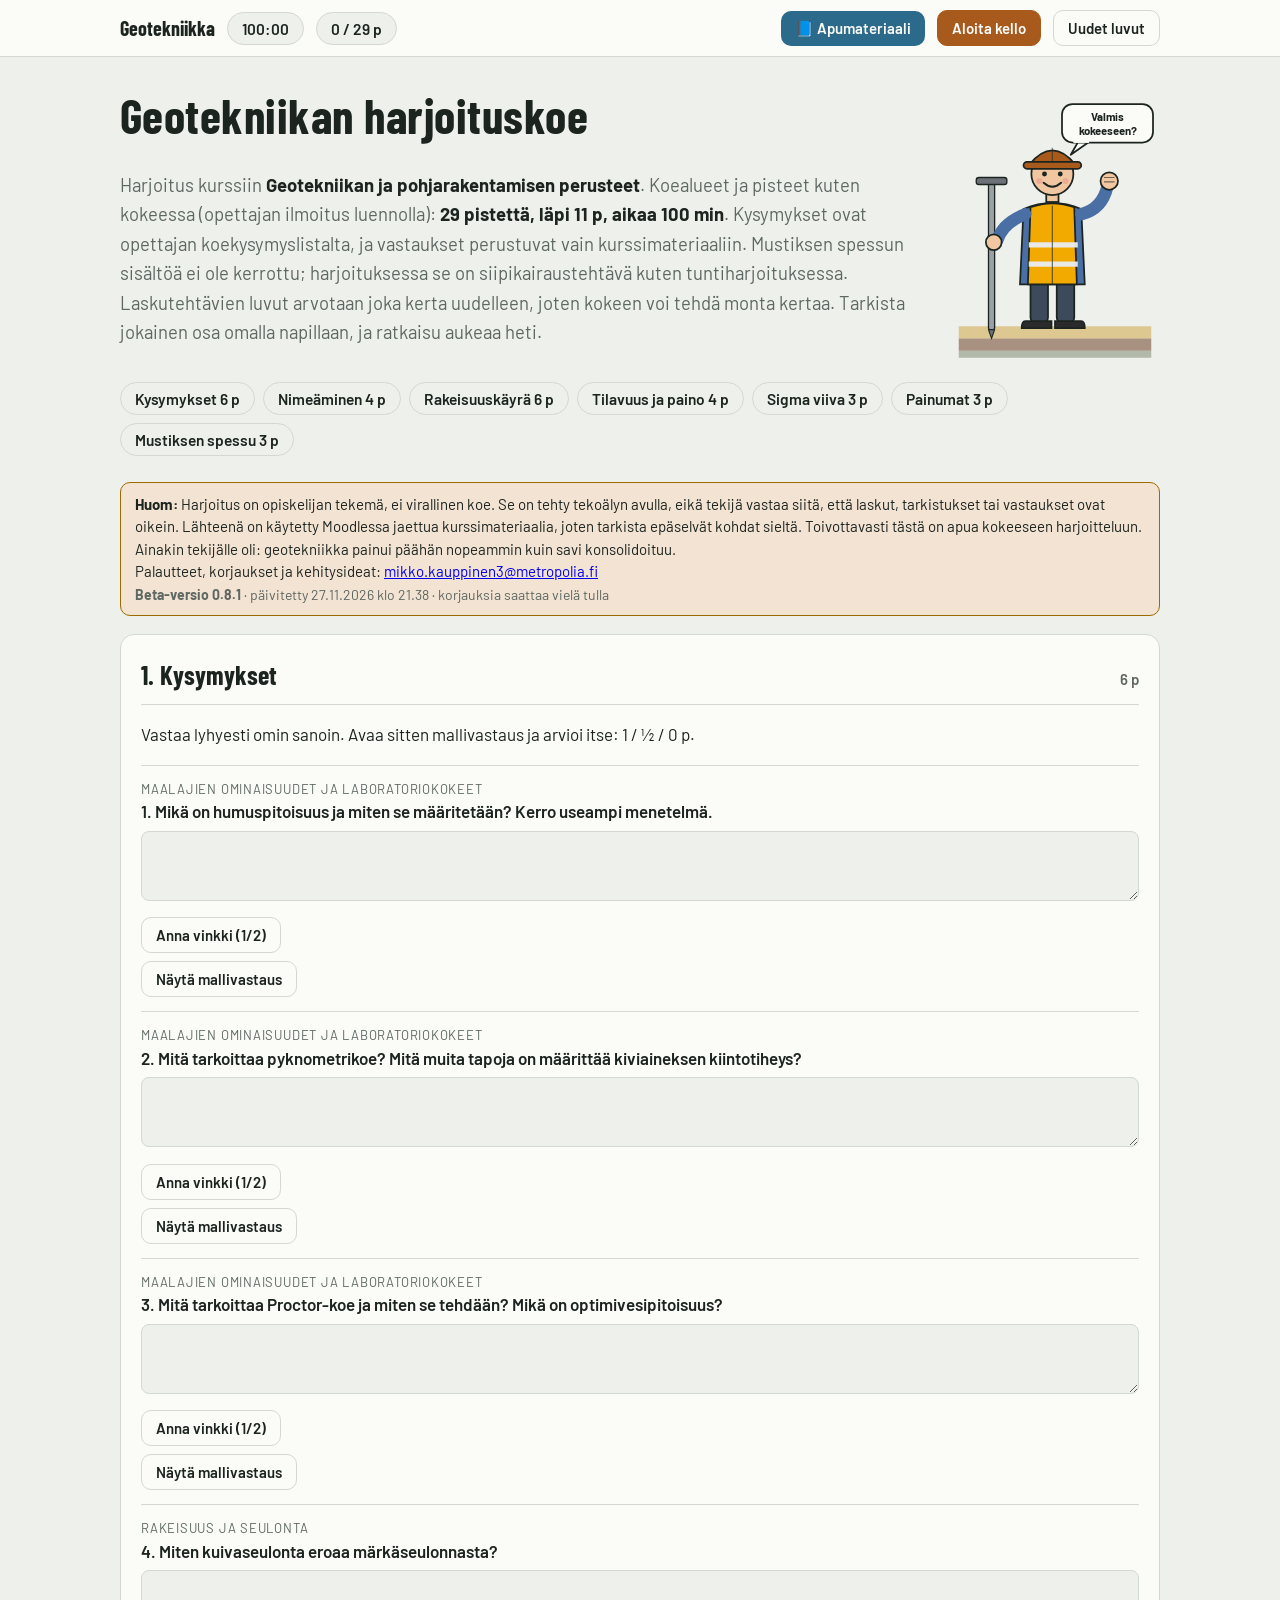
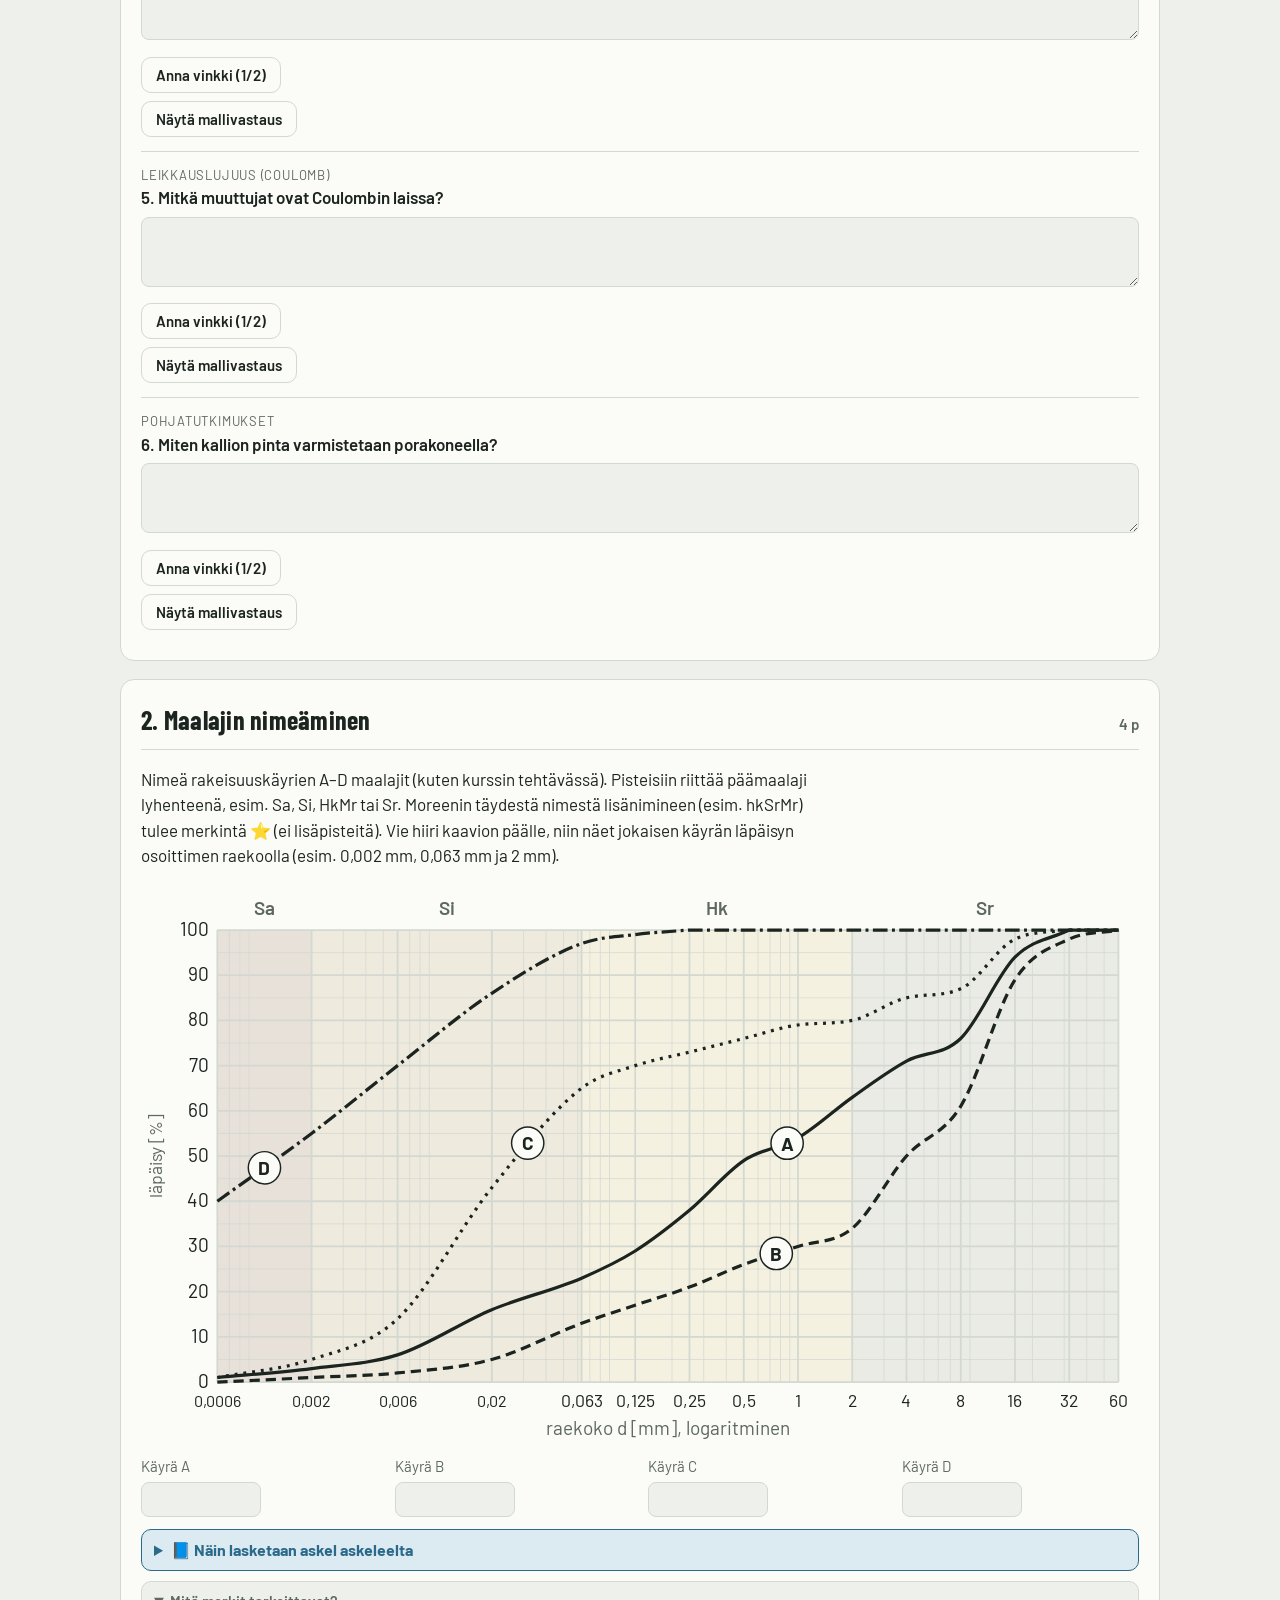
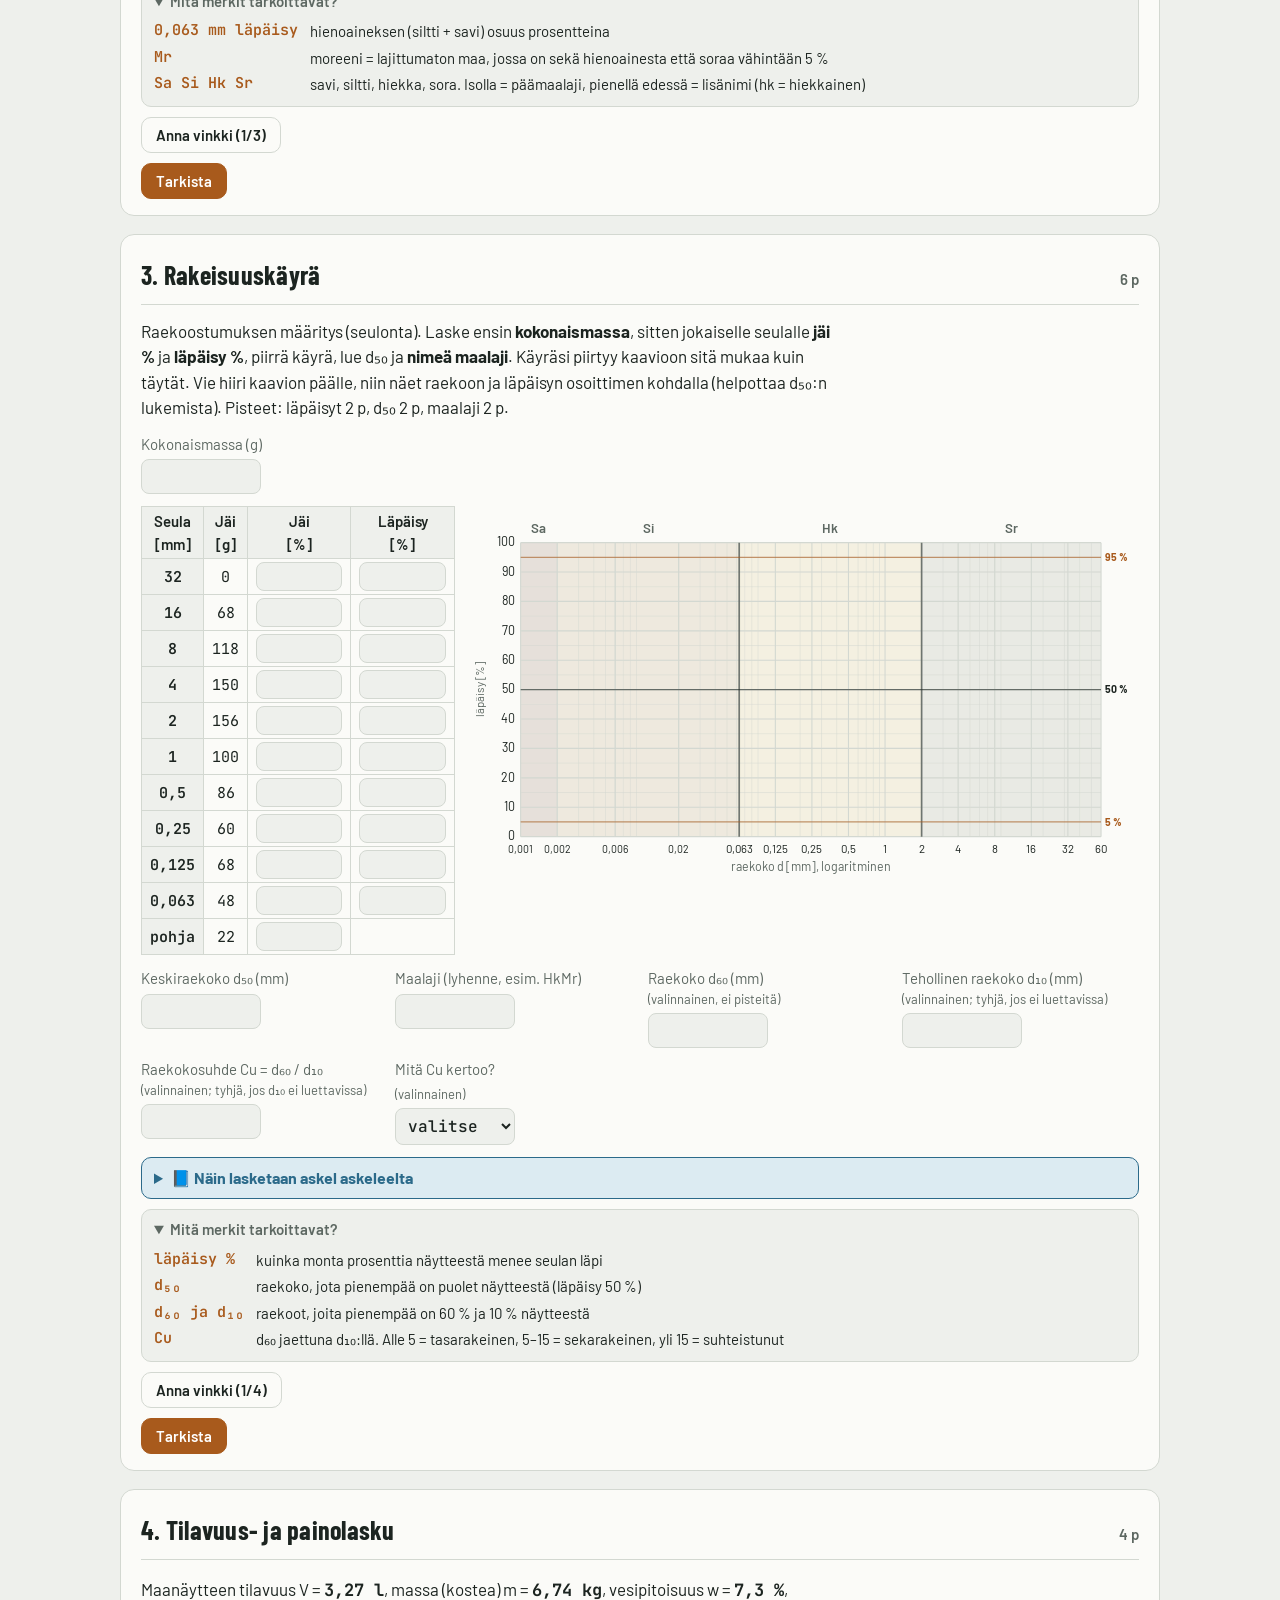
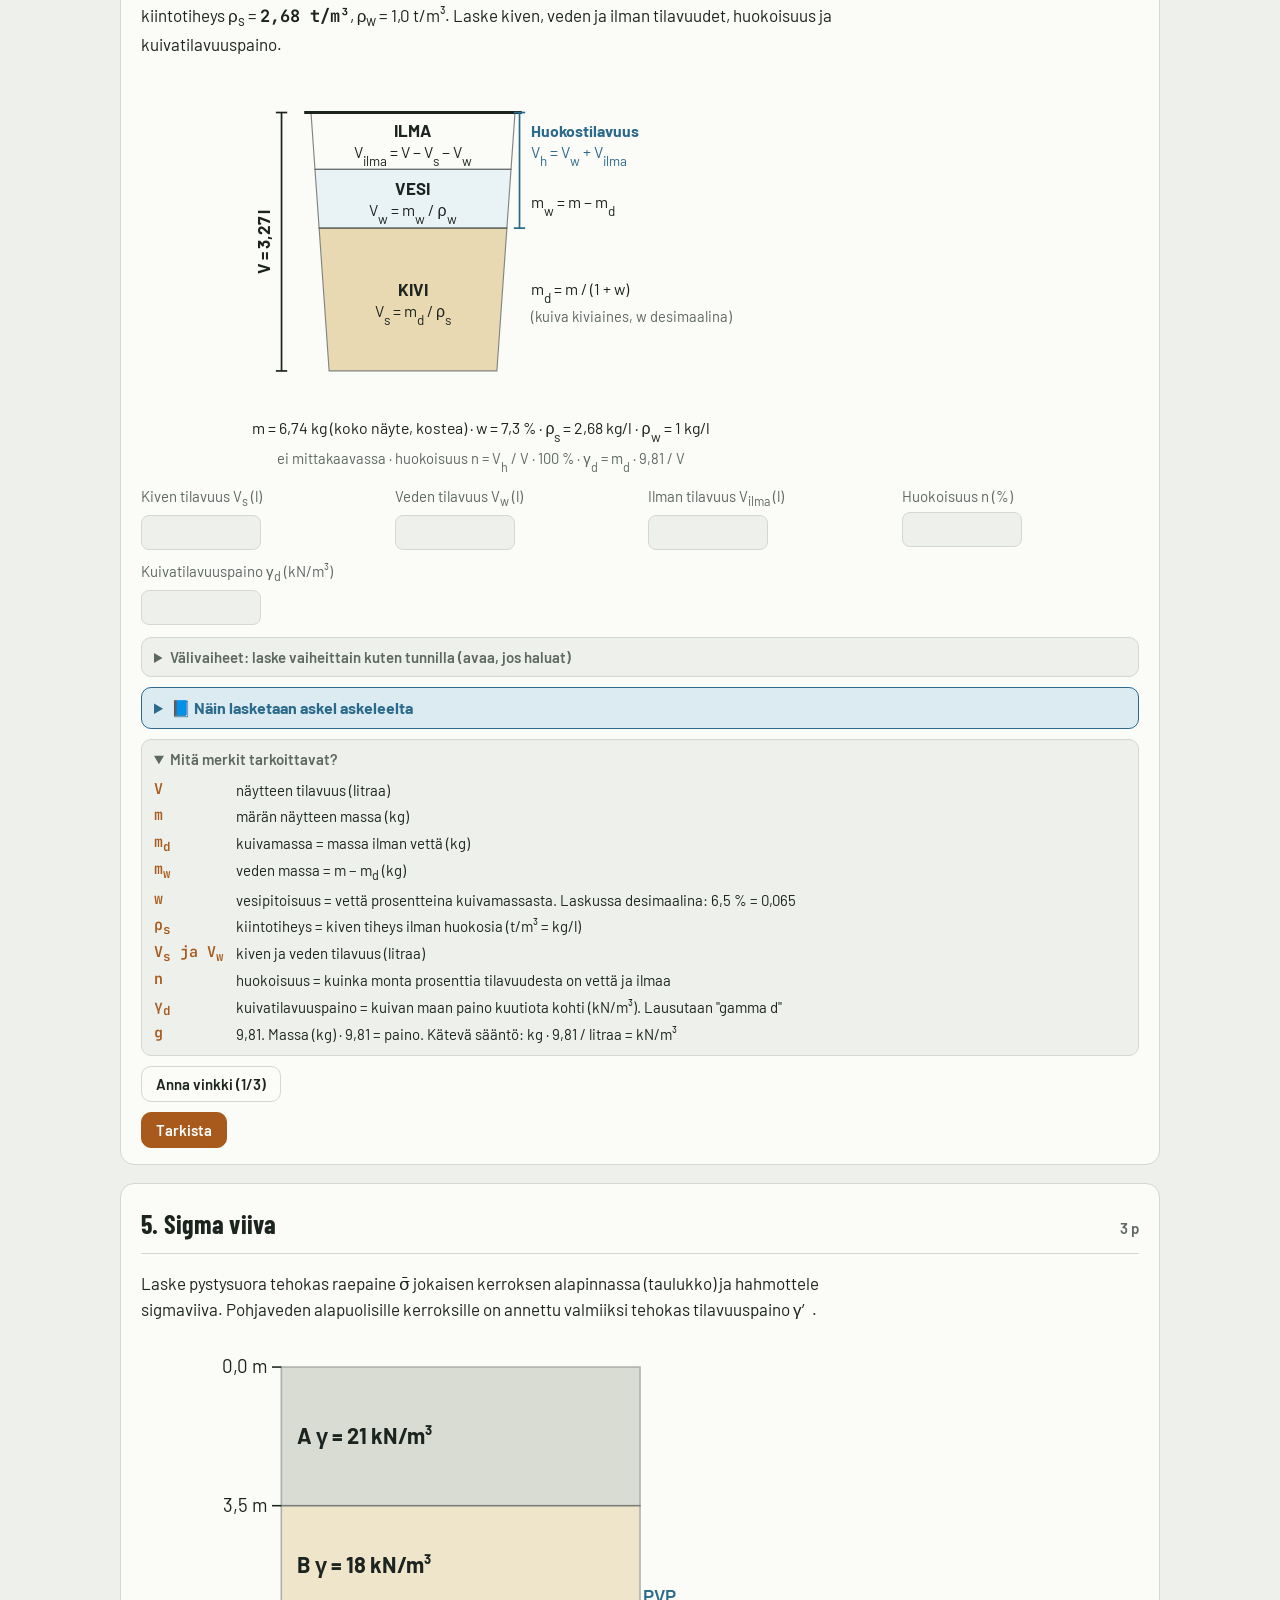
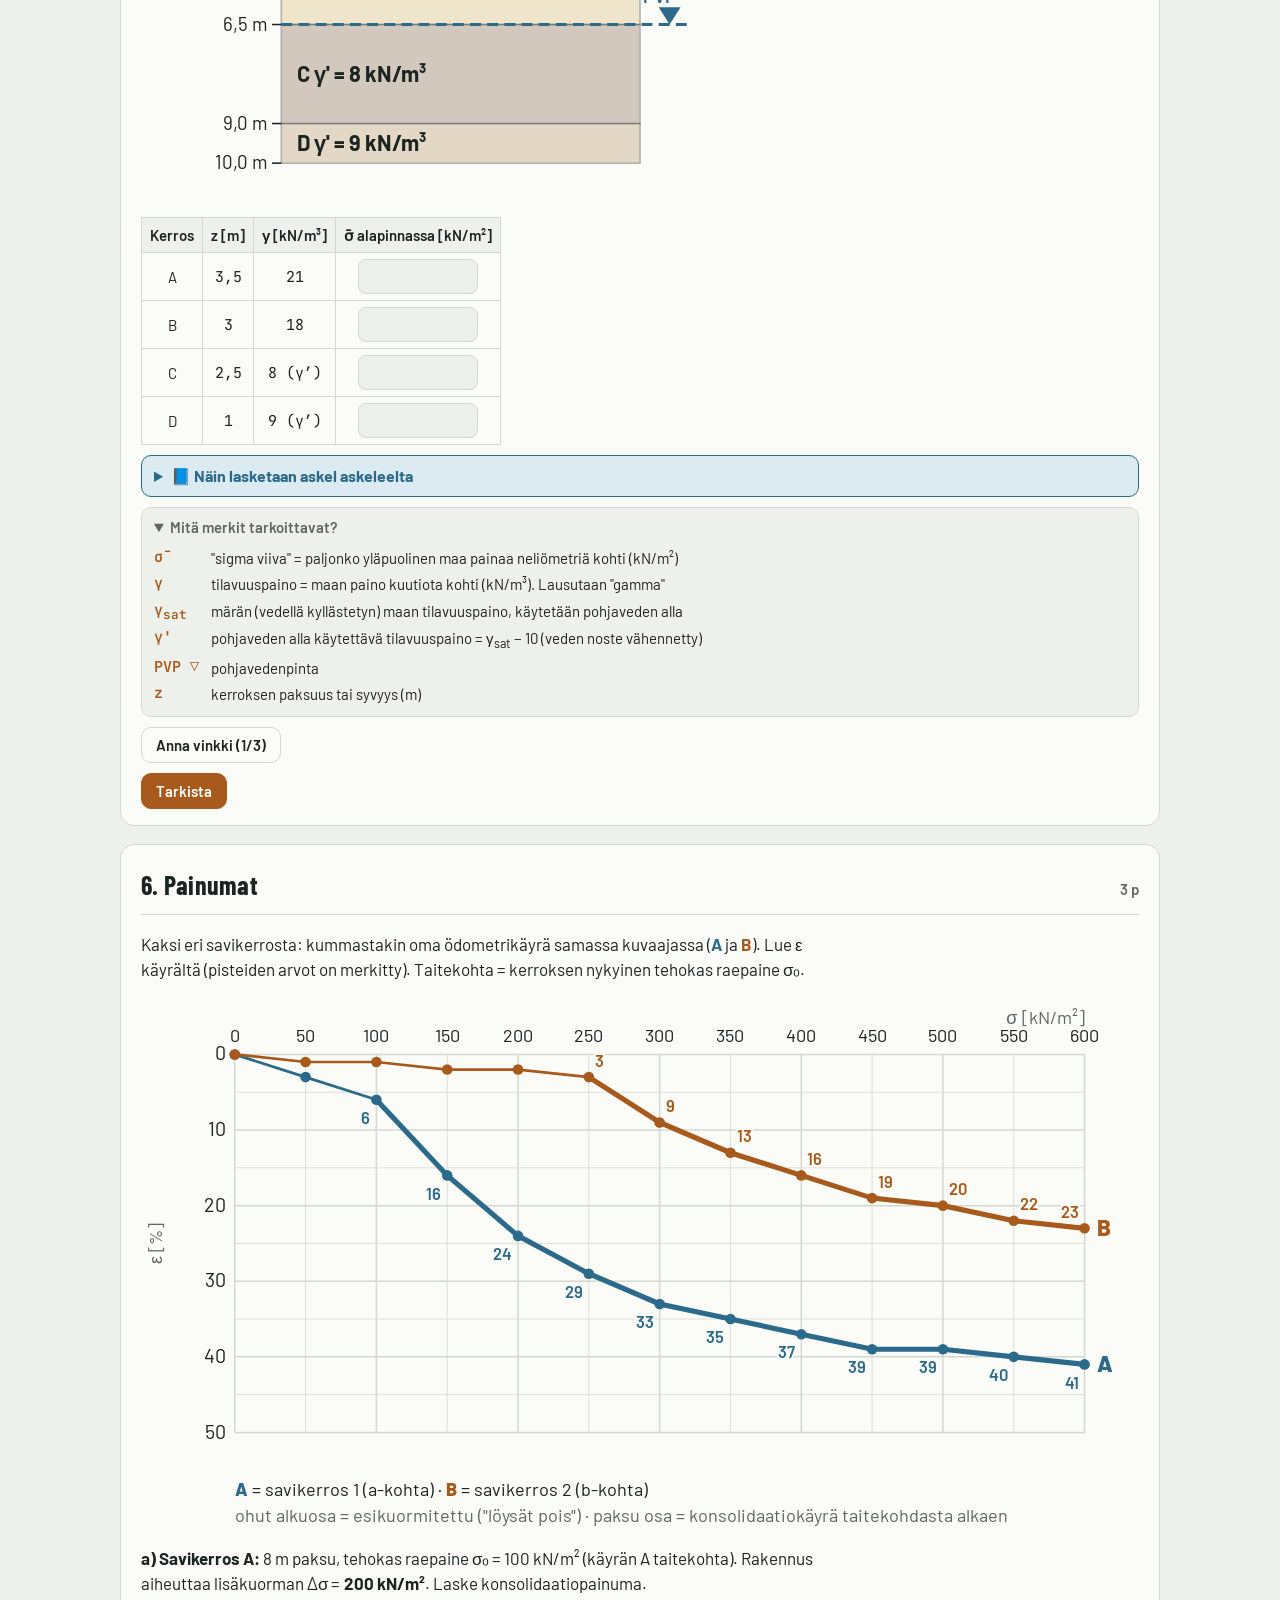
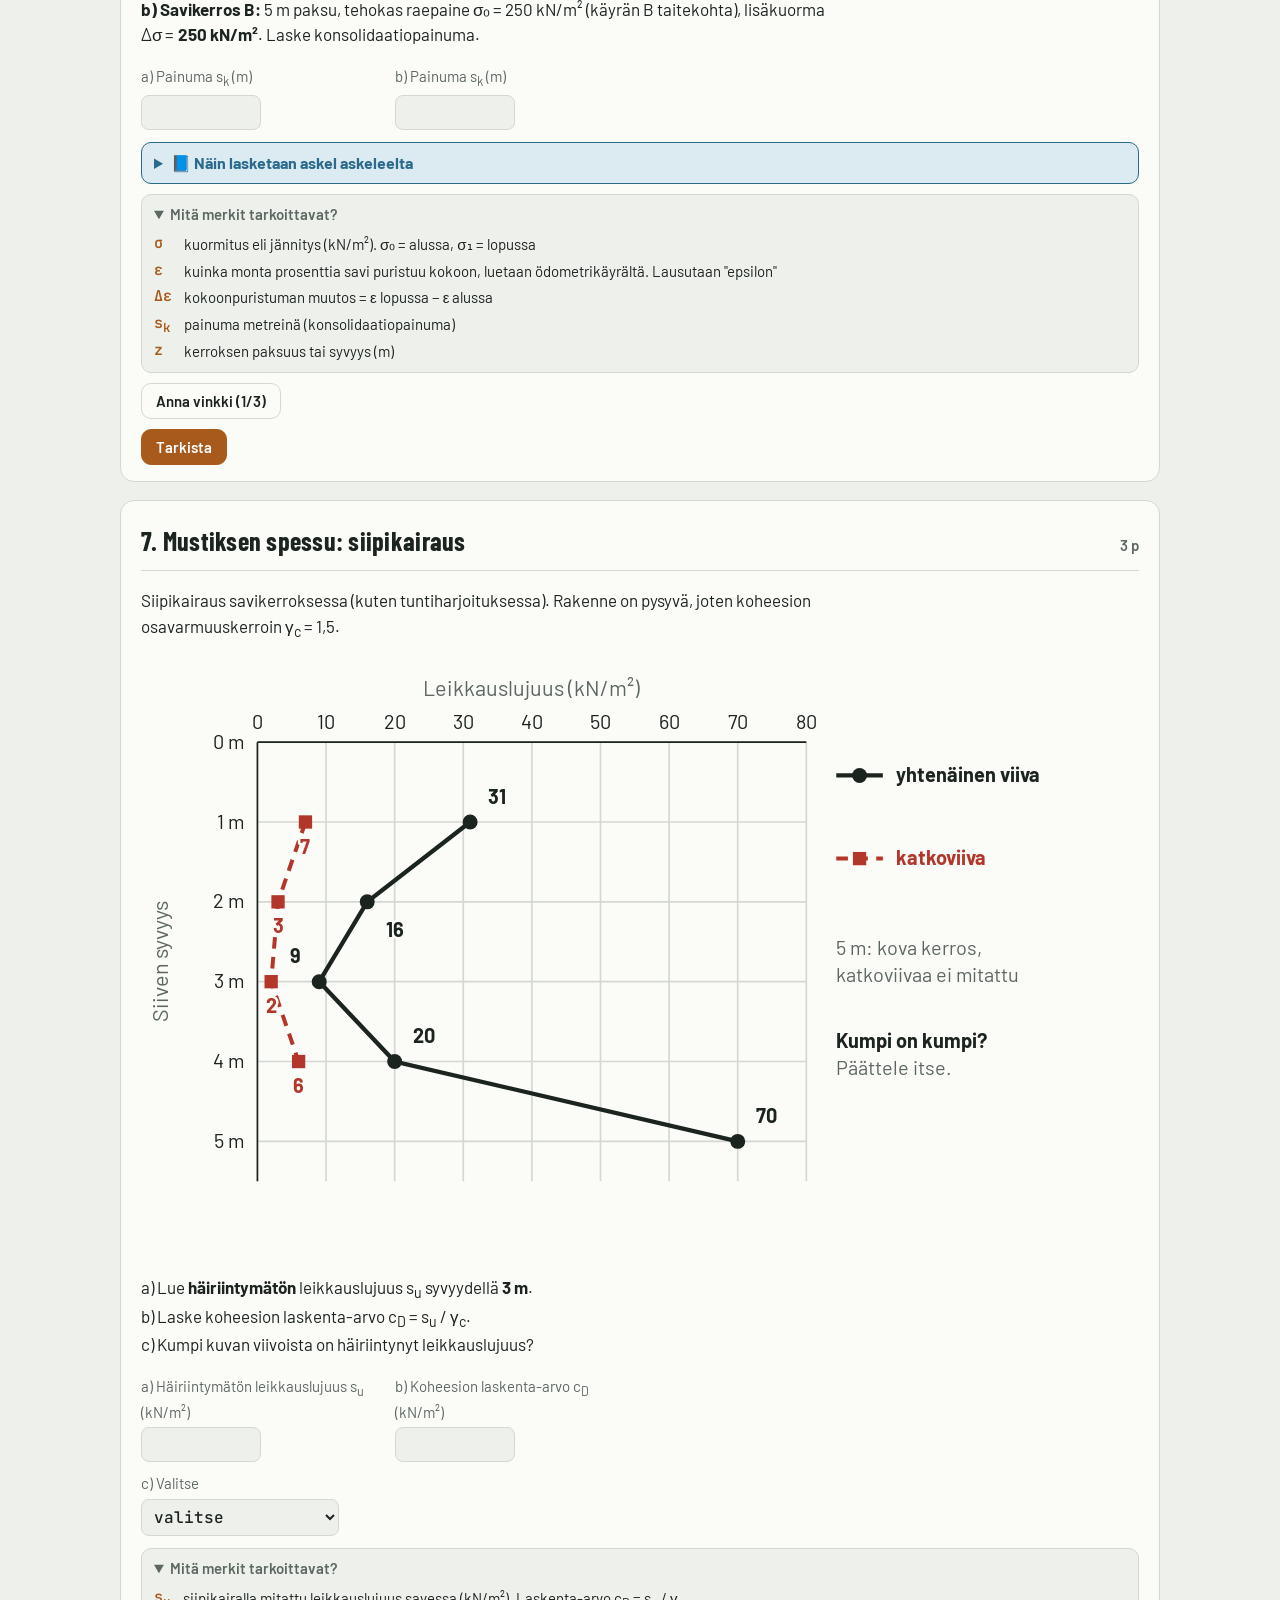
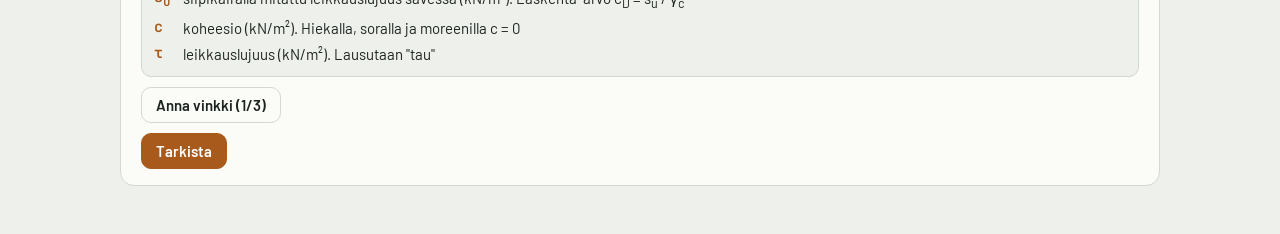
==== commit afd285a4: "Geotekniikka: sigmaviivassa γ′ valmiina" ====
--- a/geotekniikka/index.html
+++ b/geotekniikka/index.html
@@ -234,7 +234,7 @@
     <span class="pill">Kysymykset 6 p</span><span class="pill">Nimeäminen 4 p</span><span class="pill">Rakeisuuskäyrä 6 p</span><span class="pill">Tilavuus ja paino 4 p</span><span class="pill">Sigma viiva 3 p</span><span class="pill">Painumat 3 p</span><span class="pill">Mustiksen spessu 3 p</span>
   </div>
 </header>
-<p class="vastuu" role="note"><b>Huom:</b> Harjoitus on opiskelijan tekemä, ei virallinen koe. Se on tehty tekoälyn avulla, eikä tekijä vastaa siitä, että laskut, tarkistukset tai vastaukset ovat oikein. Lähteenä on käytetty Moodlessa jaettua kurssimateriaalia, joten tarkista epäselvät kohdat sieltä. Toivottavasti tästä on apua kokeeseen harjoitteluun. Ainakin tekijälle oli: geotekniikka painui päähän nopeammin kuin savi konsolidoituu.<br>Palautteet, korjaukset ja kehitysideat: <a href="mailto:mikko.kauppinen3@metropolia.fi">mikko.kauppinen3@metropolia.fi</a><br><span class="versio"><b>Beta-versio 0.8.1</b> · päivitetty 27.11.2026 klo 18.28 · korjauksia saattaa vielä tulla</span></p>
+<p class="vastuu" role="note"><b>Huom:</b> Harjoitus on opiskelijan tekemä, ei virallinen koe. Se on tehty tekoälyn avulla, eikä tekijä vastaa siitä, että laskut, tarkistukset tai vastaukset ovat oikein. Lähteenä on käytetty Moodlessa jaettua kurssimateriaalia, joten tarkista epäselvät kohdat sieltä. Toivottavasti tästä on apua kokeeseen harjoitteluun. Ainakin tekijälle oli: geotekniikka painui päähän nopeammin kuin savi konsolidoituu.<br>Palautteet, korjaukset ja kehitysideat: <a href="mailto:mikko.kauppinen3@metropolia.fi">mikko.kauppinen3@metropolia.fi</a><br><span class="versio"><b>Beta-versio 0.8.1</b> · päivitetty 27.11.2026 klo 21.38 · korjauksia saattaa vielä tulla</span></p>
 <main id="koe"></main>
 <section class="tulos" id="tulos" hidden></section>
 
@@ -700,7 +700,7 @@
 
 /* ---------- 5. Sigma viiva (OM s. 14, T2 s. 1) ---------- */
 function arvoSigma() {
-  const annettuTeh = rnd() < 0.5, nK = 4, pvRaja = vali(1, nK - 1);   // aina 4 kerrosta (Mikko 27.11.2026)   // pohjavesi kerrosrajalla (OM: A:n alapinnassa)
+  const annettuTeh = true, nK = 4, pvRaja = vali(1, nK - 1);   // aina 4 kerrosta; γ′ aina valmiina, noste vähennetty kuten harjoituksissa (Mikko 27.11.2026)   // pohjavesi kerrosrajalla (OM: A:n alapinnassa)
   const nimet = ['A', 'B', 'C', 'D'], kerrokset = [];
   for (let i = 0; i < nK; i++) {
     const h = vali(10, 35, 5) / 10, alla = i >= pvRaja;
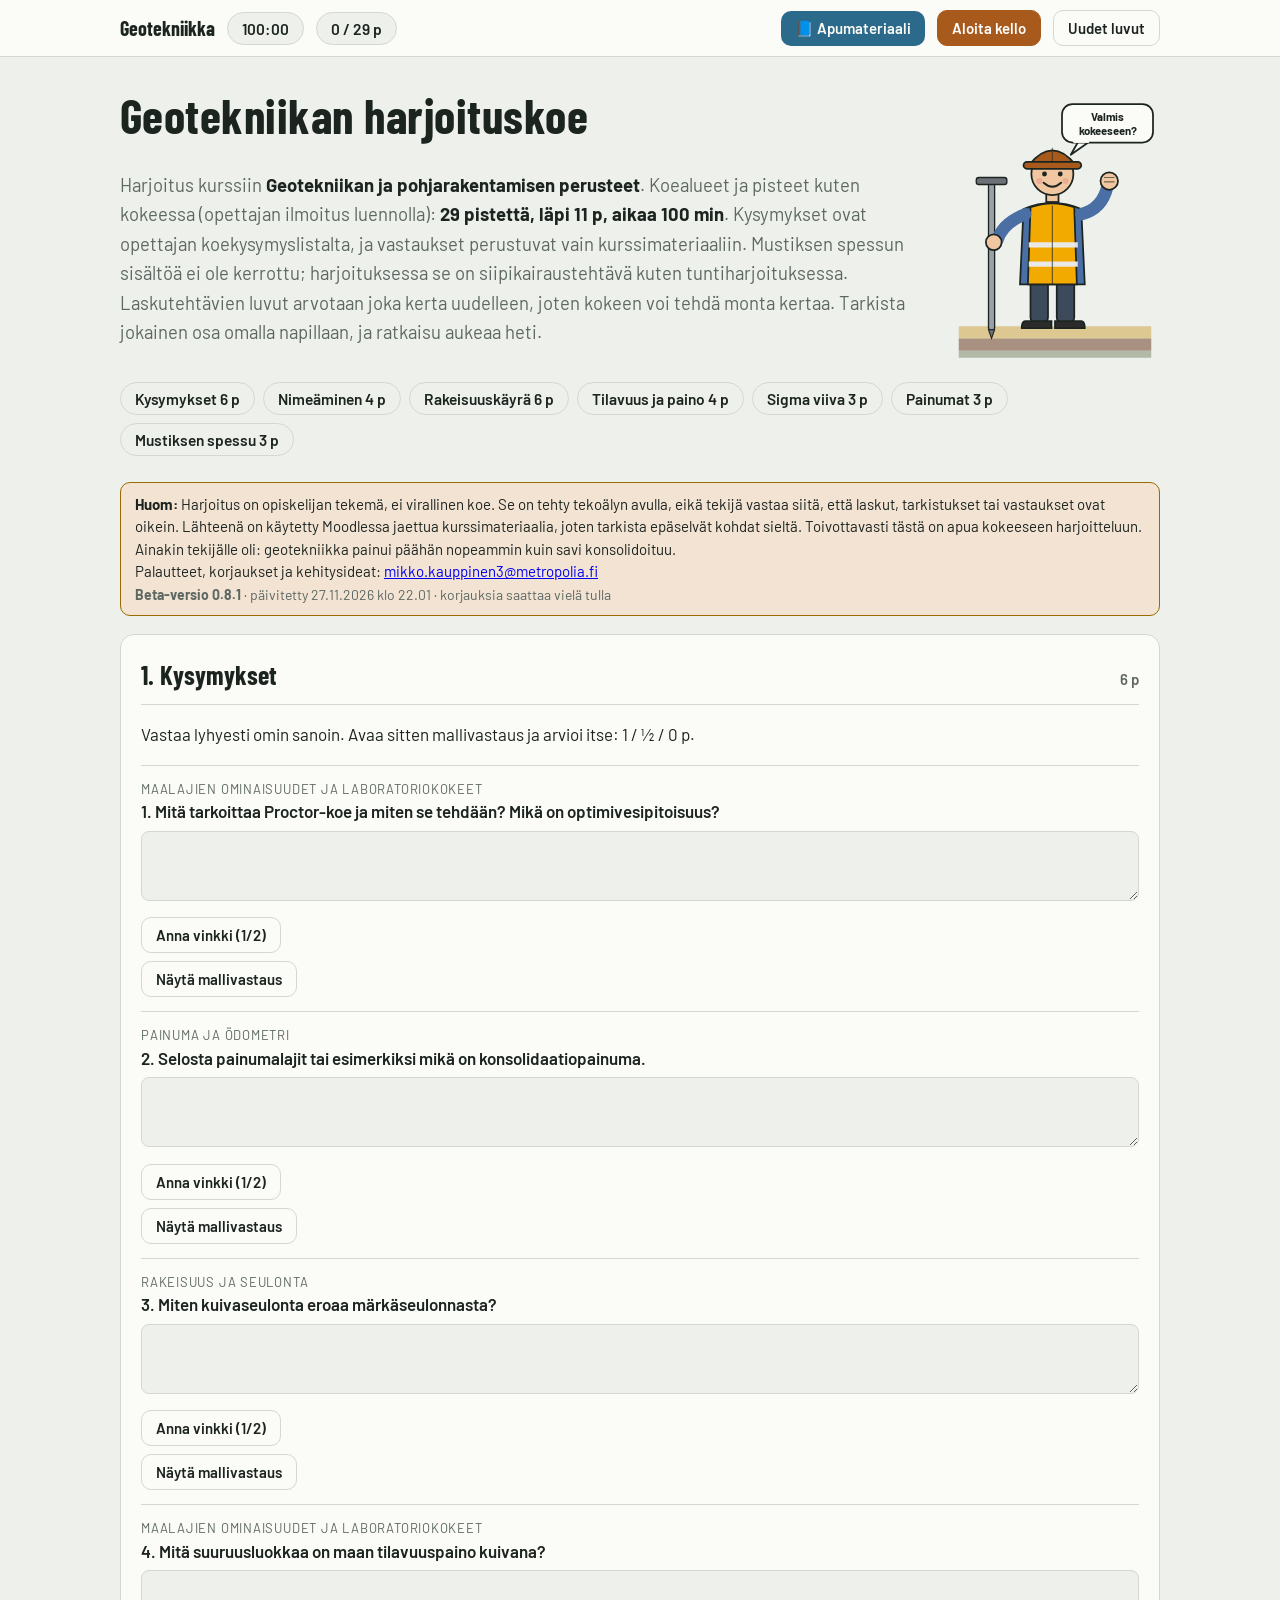
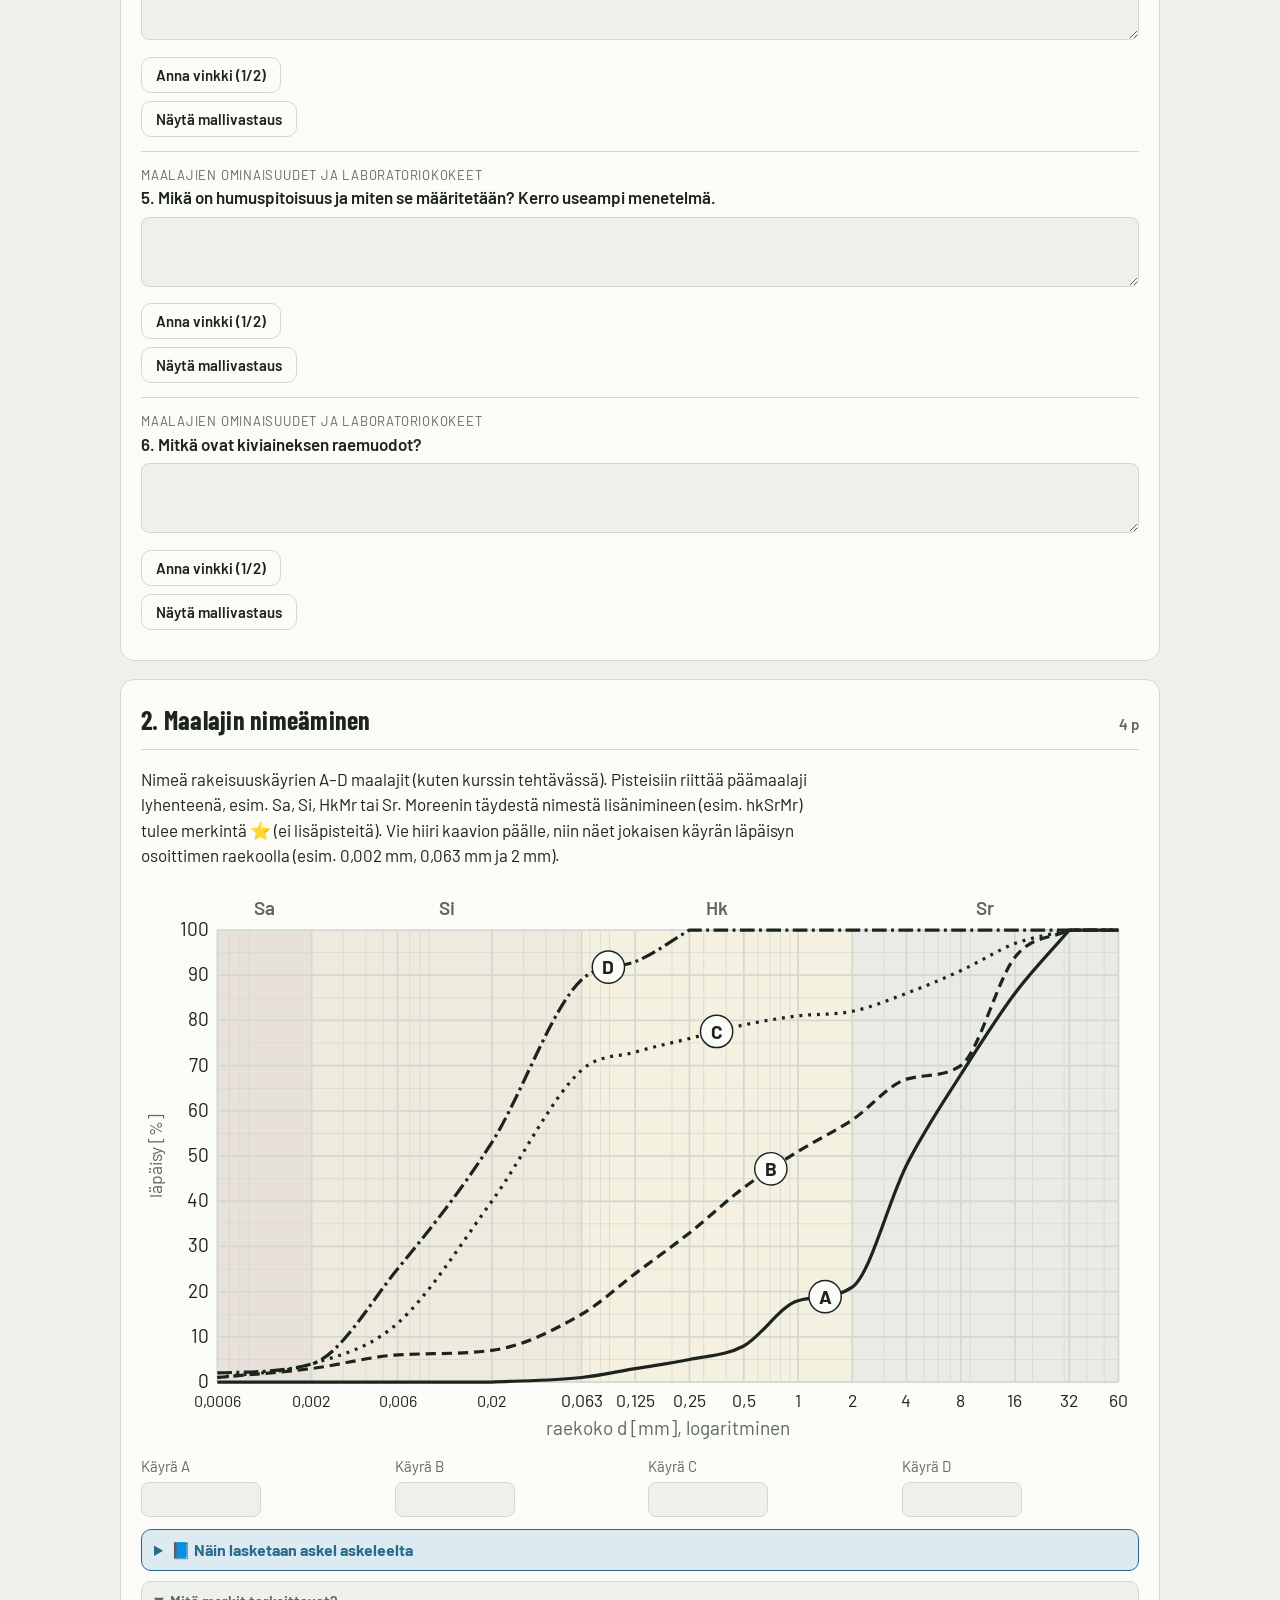
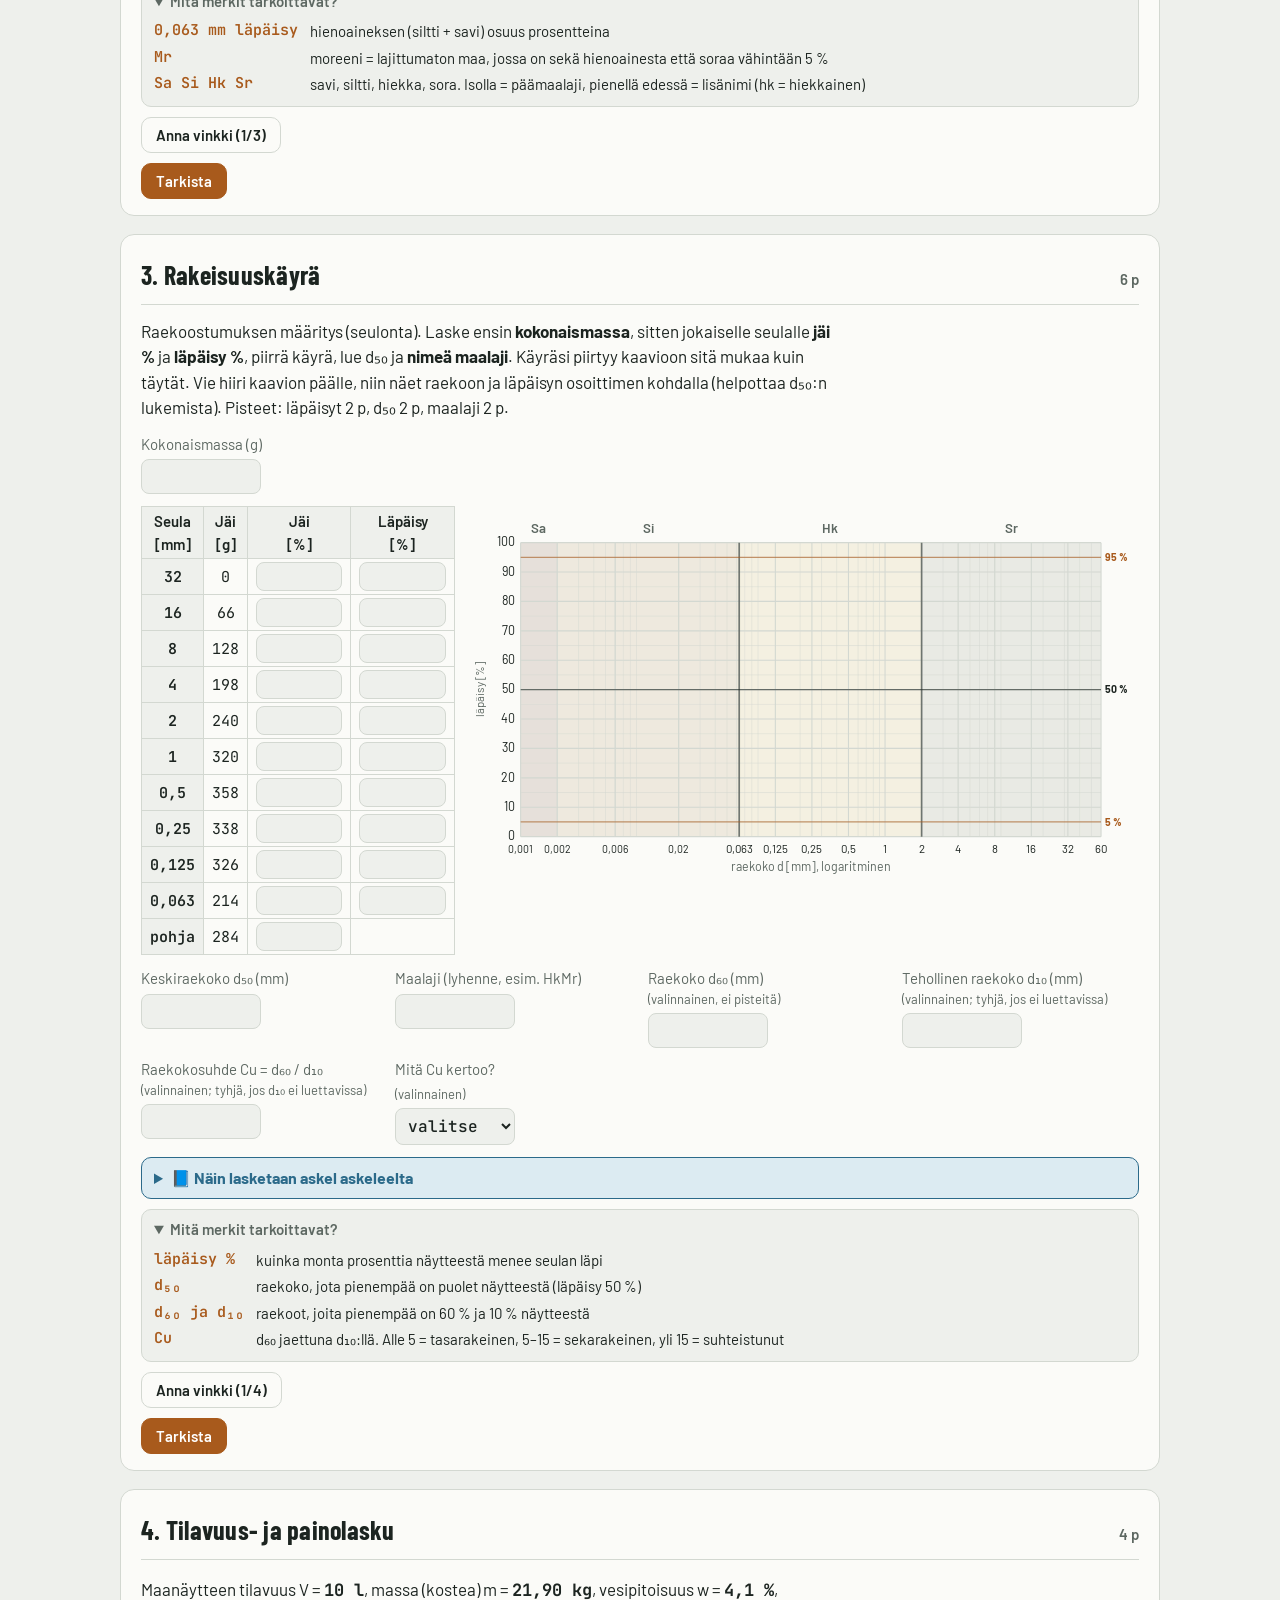
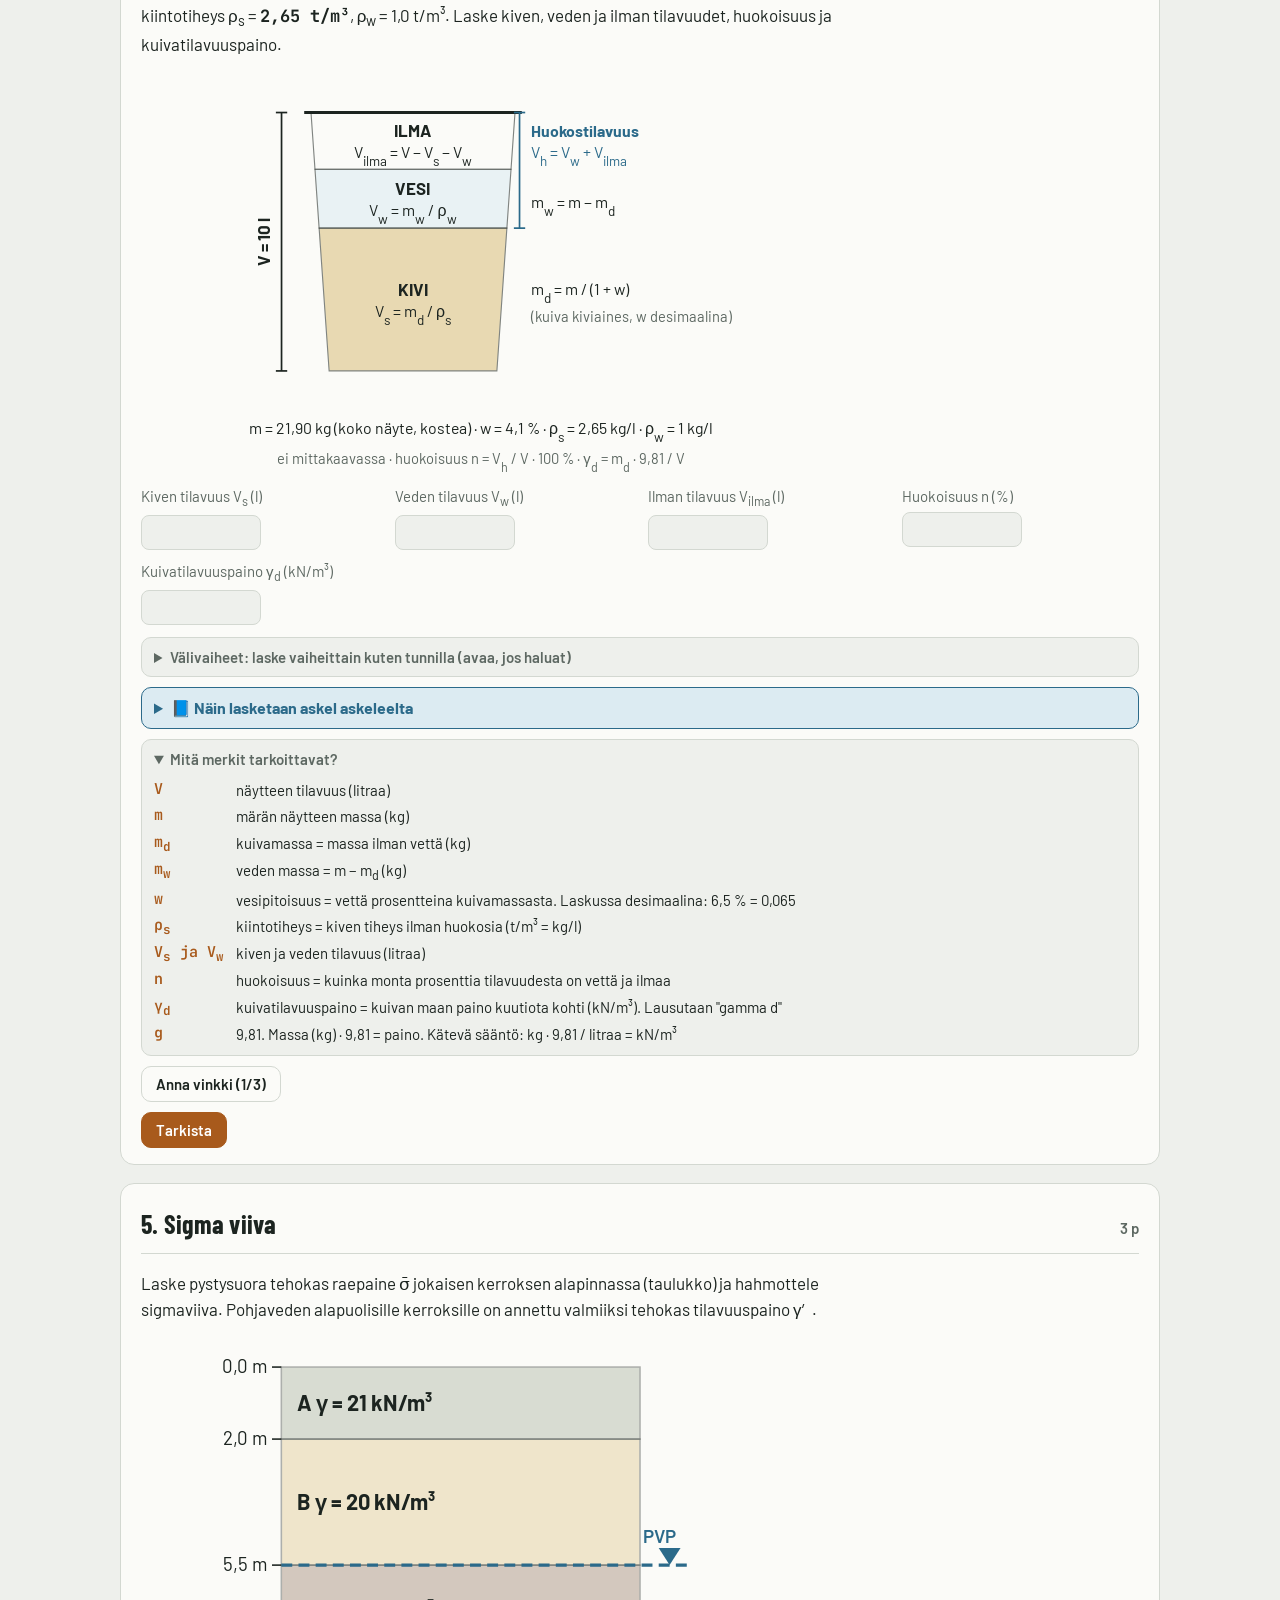
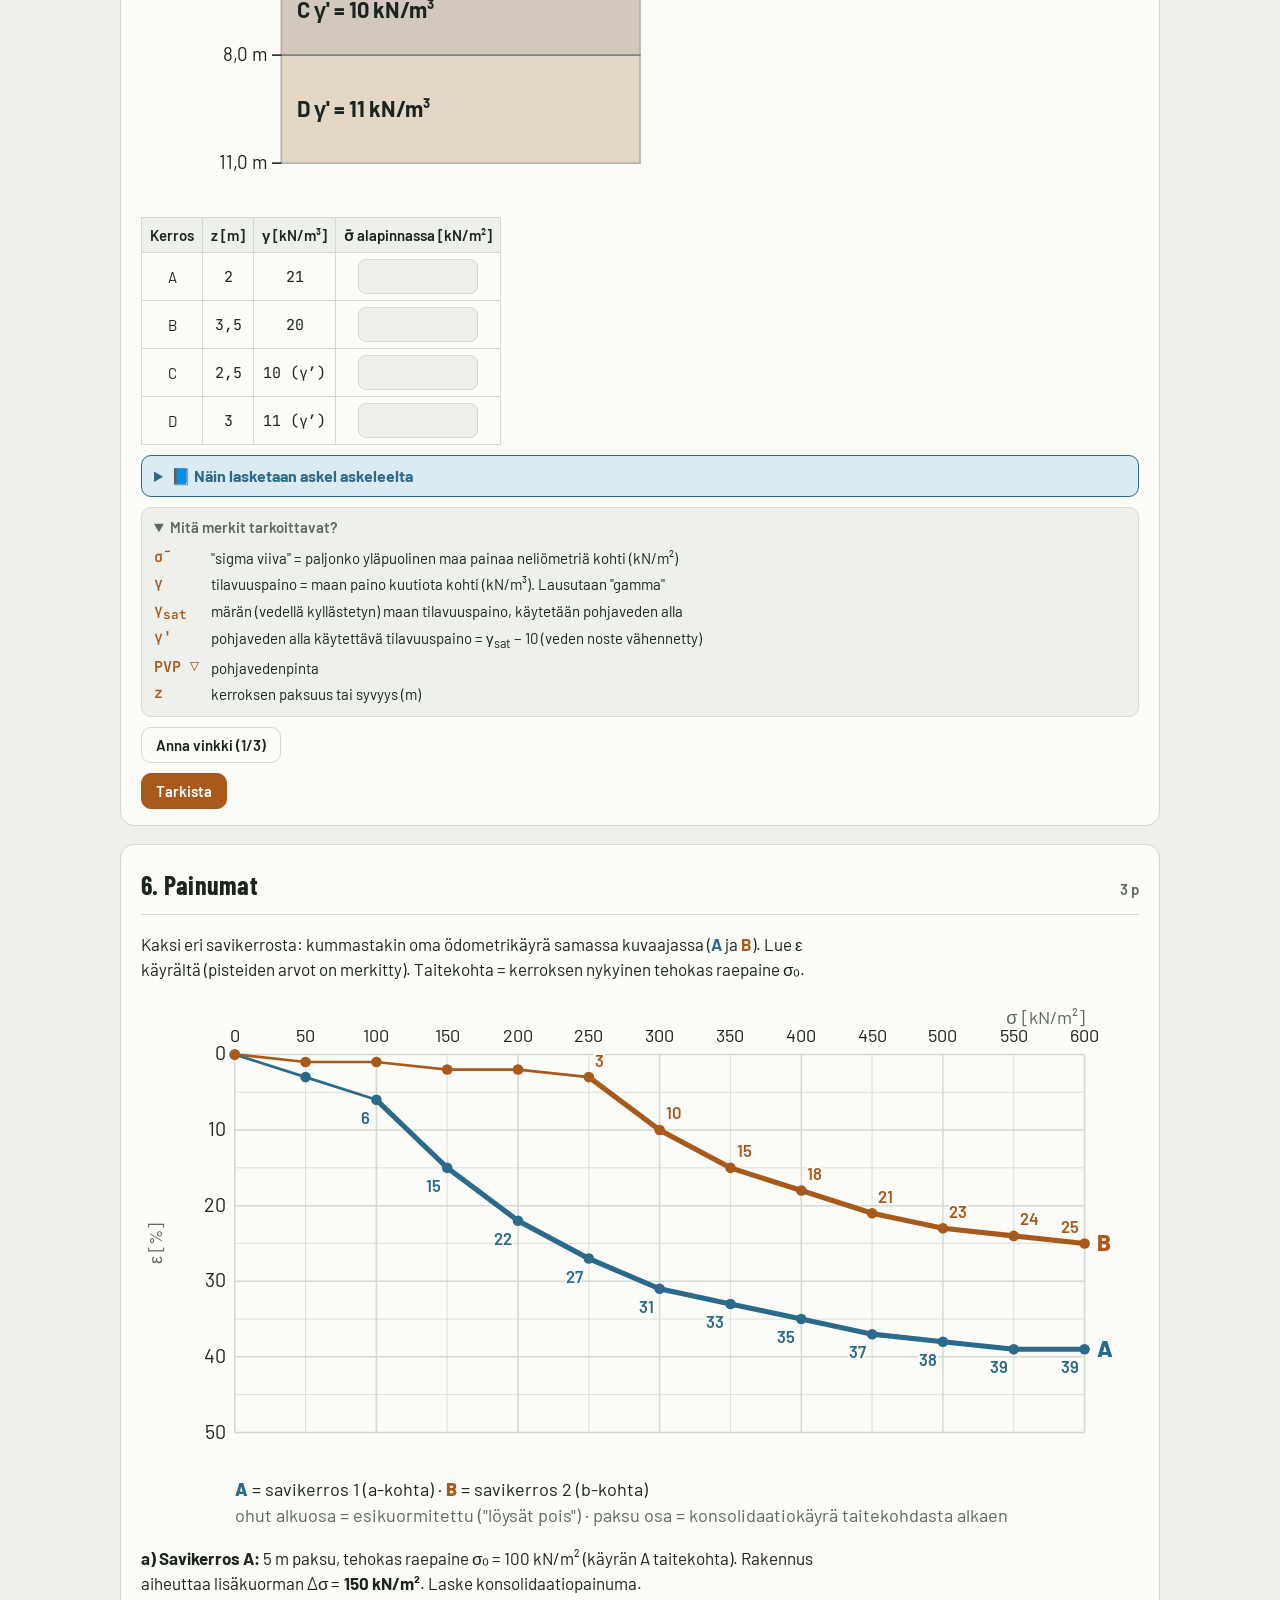
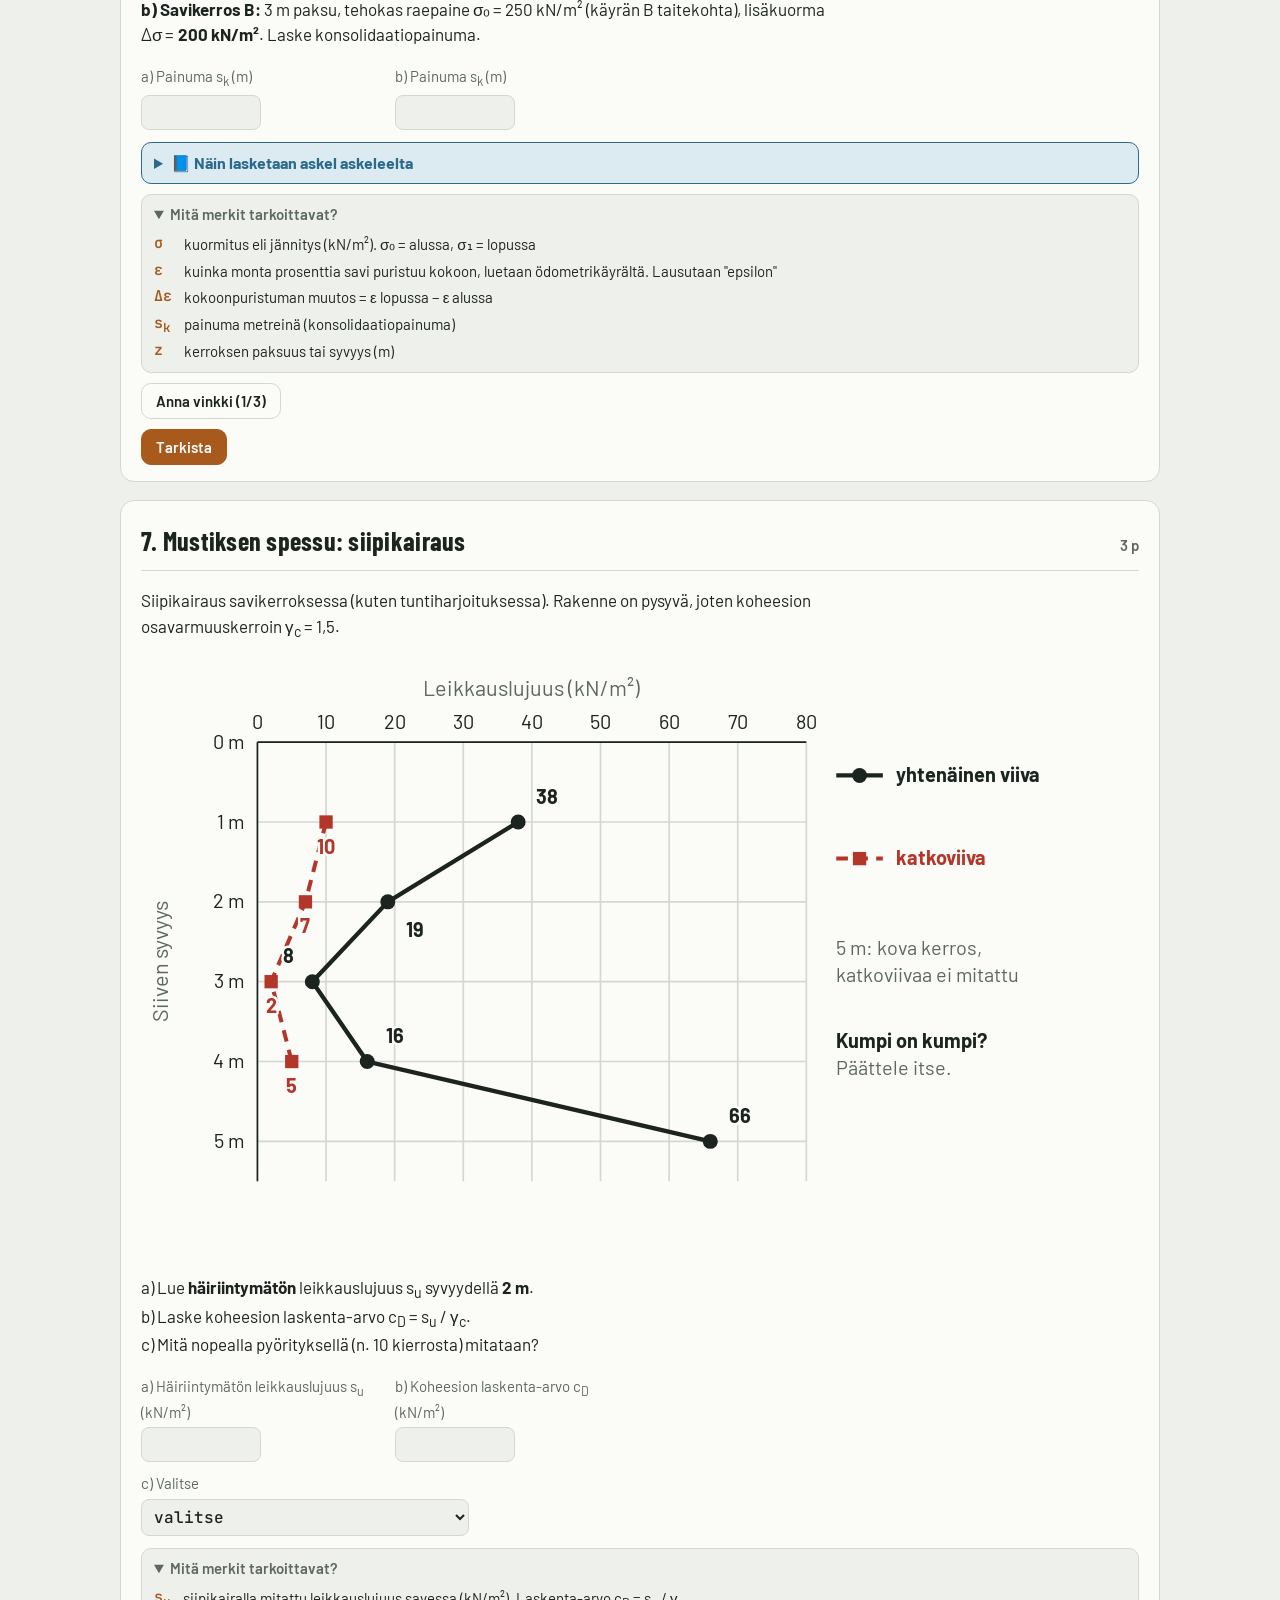
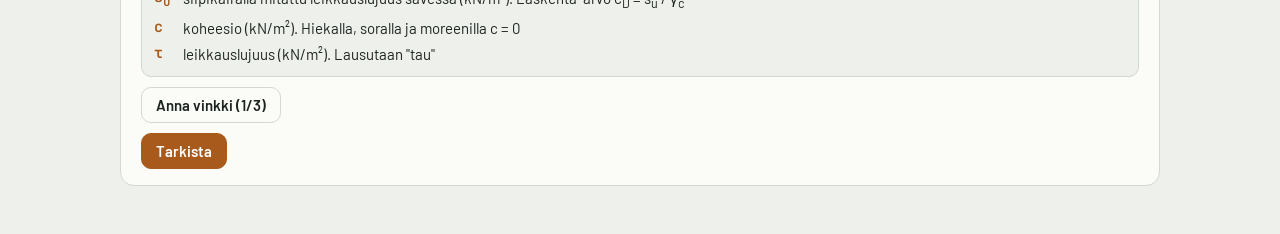
==== commit 356e1d1b: "Geotekniikka: kannuotin" ====
--- a/geotekniikka/index.html
+++ b/geotekniikka/index.html
@@ -234,14 +234,14 @@
     <span class="pill">Kysymykset 6 p</span><span class="pill">Nimeäminen 4 p</span><span class="pill">Rakeisuuskäyrä 6 p</span><span class="pill">Tilavuus ja paino 4 p</span><span class="pill">Sigma viiva 3 p</span><span class="pill">Painumat 3 p</span><span class="pill">Mustiksen spessu 3 p</span>
   </div>
 </header>
-<p class="vastuu" role="note"><b>Huom:</b> Harjoitus on opiskelijan tekemä, ei virallinen koe. Se on tehty tekoälyn avulla, eikä tekijä vastaa siitä, että laskut, tarkistukset tai vastaukset ovat oikein. Lähteenä on käytetty Moodlessa jaettua kurssimateriaalia, joten tarkista epäselvät kohdat sieltä. Toivottavasti tästä on apua kokeeseen harjoitteluun. Ainakin tekijälle oli: geotekniikka painui päähän nopeammin kuin savi konsolidoituu.<br>Palautteet, korjaukset ja kehitysideat: <a href="mailto:mikko.kauppinen3@metropolia.fi">mikko.kauppinen3@metropolia.fi</a><br><span class="versio"><b>Beta-versio 0.8.1</b> · päivitetty 27.11.2026 klo 21.38 · korjauksia saattaa vielä tulla</span></p>
+<p class="vastuu" role="note"><b>Huom:</b> Harjoitus on opiskelijan tekemä, ei virallinen koe. Se on tehty tekoälyn avulla, eikä tekijä vastaa siitä, että laskut, tarkistukset tai vastaukset ovat oikein. Lähteenä on käytetty Moodlessa jaettua kurssimateriaalia, joten tarkista epäselvät kohdat sieltä. Toivottavasti tästä on apua kokeeseen harjoitteluun. Ainakin tekijälle oli: geotekniikka painui päähän nopeammin kuin savi konsolidoituu.<br>Palautteet, korjaukset ja kehitysideat: <a href="mailto:mikko.kauppinen3@metropolia.fi">mikko.kauppinen3@metropolia.fi</a><br><span class="versio"><b>Beta-versio 0.8.1</b> · päivitetty 27.11.2026 klo 22.01 · korjauksia saattaa vielä tulla</span></p>
 <main id="koe"></main>
 <section class="tulos" id="tulos" hidden></section>
 
 </div>
 
 <script>
-const KYS = [{"aihe": "Maaperän synty ja pohjavesi", "q": "Mikä on märkäraja?", "a": "Märkäraja on **kapillaarivyöhykkeen yläreuna**, eli raja, johon asti pohjavesi nousee maassa kapillaarisesti pohjavedenpinnan yläpuolelle.", "s": "Pohjavesi nousee maassa kapillaarisesti pohjavedenpinnan yläpuolelle. Tämän kapillaarivyöhykkeen yläreunaa kutsutaan märkärajaksi, ja vyöhykkeen paksuus on maalajin kapillaarinen nousukorkeus.", "v": ["Ajattele vesivyöhykkeitä ylhäältä alas.", "Se liittyy kapillaarivyöhykkeeseen."]}, {"aihe": "Maaperän synty ja pohjavesi", "q": "Miten pitkittäiset ja poikittaiset harjut eroavat toisistaan?", "a": "Ero on **suunta suhteessa jäätikköön**. **Pitkittäiset harjut** ovat jäätikön liikesuunnan mukaisia: ne kasautuivat jäätikköjoen suulle ja suvantoihin, kun virtaus hidastui. Ne ovat soraa ja hiekkaa, 5–20 m korkeita ja jopa satoja kilometrejä pitkiä selänteitä. **Poikittaiset muodostumat**, kuten Salpausselät, ovat jäätikön reunan suuntaisia **reunamoreeneja**: ne syntyivät, kun jäätikön reuna pysähtyi pitkäksi aikaa. Aallokko ja sulamisvedet huuhtoivat moreenin soraksi ja hiekaksi.", "s": "Harju muodostui jäätikköjoen suuosaan tai suvantokohtiin, kun virtausnopeus aleni ja karkearakeinen aines kasautui joen pohjaan. Harjut sijoittuvat usein jäätikköjoen kulkusuuntaa noudattaviksi harjuketjuiksi. Reunamoreenit ovat mannerjäätikön reunan eteen jään työntämiä moreenivalleja, jotka sijoittuvat poikittain jäätikön kulkusuuntaan nähden. Salpausselkä on syntytavaltaan reunamoreeni: se muodostui pitkäksi aikaa paikalleen pysähtyneelle jäätikön reunalle, ja aallokko ja sulamisvedet huuhtoivat sen moreeniaineksen suurelta osin soraksi ja hiekaksi.", "v": ["Mihin suuntaan jäätikkö liikkui ja mihin suuntaan jäätikköjoet virtasivat?", "Salpausselkä on esimerkki toisesta tyypistä."]}, {"aihe": "Maaluokitus", "q": "Mikä on eloperäinen maalajiryhmä ja mitkä maat ovat eloperäisiä?", "a": "Eloperäinen maalajiryhmä (E) tarkoittaa maita, joissa on **eloperäistä ainesta yli 20 paino-%**. Eloperäisiä maalajeja ovat **turve (Tv)** ja **lieju (Lj)**.", "s": "Eloperäisiin maalajeihin kuuluvat läheisesti myös muta ja humusmaa (ruokamulta), jossa on eloperäistä ainesta yli 20 %. Turve on muodostunut maatumisasteeltaan vaihtelevista kasvien jätteistä.", "v": ["Muistisäännön E–H–K–M ensimmäinen kirjain.", "Raja on 20 paino-% palavaa ainesta."]}, {"aihe": "Maaluokitus", "q": "Mitä tarkoittaa lyhenne hkSrMr? Miksi hk on kirjoitettu pienellä?", "a": "hkSrMr tarkoittaa **hiekkaista soramoreenia**. Isolla kirjoitettu SrMr on päämaalaji (soramoreeni). **hk on pienellä, koska se on lisänimi** (hiekkainen): moreenissa on hiekkaa yli 30 %.", "s": "Lisänimi hk annetaan soramoreenille, jonka hiekkapitoisuus on yli 30 %. Materiaalissa lisänimet merkitään pienillä kirjaimilla (esim. lj, sa, si, hk, sr) ja päämaalajit isolla alkukirjaimella (esim. Sa, Si, SrMr).", "v": ["Pilko osiin: hk + Sr + Mr.", "Isot kirjaimet = päänimi, pienet = -inen-sana."]}, {"aihe": "Maaluokitus", "q": "Mikä on raekokosuhde d60/d10 ja mitä sillä määritetään?", "a": "Raekokosuhde kertoo, **kuinka tasarakeinen maa on**: raekoko d₆₀ jaetaan raekoolla d₁₀ (raekoot, joita pienempää on 60 % ja 10 %). Sillä määritetään, onko maa **tasarakeinen, sekarakeinen vai suhteistunut**, ja arvioidaan maan tiivistettävyyttä.", "s": "Cu = d₆₀ / d₁₀: alle 5 tasarakeinen, 5–15 sekarakeinen, yli 15 suhteistunut. Sekarakeisessa maassa pienet rakeet täyttävät suurten väliset huokoset, joten se tiivistyy paremmin.", "v": ["Lue käyrältä raekoot läpäisyillä 60 % ja 10 %.", "Jaa isompi pienemmällä."]}, {"aihe": "Rakeisuus ja seulonta", "q": "Miten hydrometrikoe tehdään?", "a": "Hydrometrikokeella eli **areometrikokeella** määritetään **hienorakeisen maan rakeisuus**. Kuivaa maata (50 g savea tai 100 g moreenia) sekoitetaan litraan vettä hajotusaineen kanssa. Lietteen **tiheys mitataan areometrillä** 1 min, 6 min, 1 h, 5 h ja 24 h kuluttua. Koe perustuu **Stokesin lakiin**: isot rakeet laskeutuvat nopeammin, joten tiheyden muutoksesta saadaan raekoot ja läpäisyprosentit.", "s": "Koe perustuu Stokesin lakiin: rakeen laskeutumisnopeus nesteessä on suoraan verrannollinen rakeen läpimitan neliöön. Hienorakeisten maalajien rakeisuus määritetään miltei poikkeuksetta areometrikokeella (kuivaseulonta sopii vain karkearakeisille). Humuspitoisuudesta riippuen läpäisyprosenteissa voi olla virhettä jopa ±5 %.", "v": ["Mikä luonnonlaki kertoo laskeutumisnopeuden?", "Mitä mitataan areometrillä ja milloin?"]}, {"aihe": "Rakeisuus ja seulonta", "q": "Miten kuivaseulonta eroaa märkäseulonnasta?", "a": "**Kuivaseulonnassa** kuiva näyte (0,5–1 kg) tärytetään noin 10 min normaaliseulasarjan läpi, ja seuloille jääneet osat punnitaan. **Märkä- eli pesuseulonnassa** hienoaines pestään ensin pois vedellä ennen kuivaseulontaa: seuloutuminen tehostuu ja hienoaineksen osuus saadaan tarkemmin. **Kumpikin sopii vain karkearakeiselle maalle**, jossa hienoainesta on alle 10 %.", "s": "Pesuseulontaa käytetään, kun liian runsas hienoaines vaikeuttaa kuivaseulontaa (seulat tukkeutuvat). Tulos on hienoaineksen osalta tarkempi, mutta pesuseulonnassakin hienoainespitoisuuden tulisi olla alle 10 %.", "v": ["Mitä tehdään, kun hienoaines vaikeuttaa kuivaseulontaa?", "Mitä tarkoittaa pesutappio?"]}, {"aihe": "Maalajien ominaisuudet ja laboratoriokokeet", "q": "Mikä on humuspitoisuus ja miten se määritetään? Kerro useampi menetelmä.", "a": "Humuspitoisuus on **eloperäisen aineksen osuus kuivan maan massasta** (%). Menetelmiä ovat **kuivapoltto** eli hehkutus (noin 800 °C, painohäviö), **märkäpoltto** vetyperoksidilla, **natriumhydroksidimenetelmä** (betonin kiviaines) ja **kolorimetrimenetelmä**.", "s": "Hehkutushäviö lasketaan kaavalla Hh = (mk − mh)/(mk − mt) · 100 %. Saven ja hienon siltin hehkutuksessa häviää myös kidevettä, joten se vähennetään hehkutushäviöstä. Märkäpoltossa vetyperoksidi estää kideveden poistumisen. Humus lisää vesipitoisuutta ja kokoonpuristuvuutta, ja märkänä se yleensä heikentää maan lujuutta.", "v": ["Yksi menetelmä polttaa kuivana, toinen märkänä.", "Kemikaalit: vetyperoksidi ja natriumhydroksidi."]}, {"aihe": "Maalajien ominaisuudet ja laboratoriokokeet", "q": "Mitkä ovat kiviaineksen raemuodot?", "a": "Muodon mukaan rakeet ovat **vakioläpimittaisia** (sora, hiekka), **litteitä tai suomumaisia** (siltti, savi) tai **neulamaisia** (harvinaisia). Särmikkyyden mukaan ne ovat **särmikkäitä, pyöreäsärmäisiä tai pyöristyneitä**.", "s": "Särmikkäät rakeet ovat tyypillisiä muodostumispaikkansa lähellä sijaitsevissa moreenikerrostumissa. Harju- ja rantamuodostumissa rakeet ovat pyöristyneitä, koska vesi on kuljettanut ja hionut niitä. Särmikkyydellä on merkitystä erityisesti maan lujuusominaisuuksissa ja leikkauslujuudessa.", "v": ["Pallomainen, litteä, neulamainen.", "Kulmikas vai pyöreä?"]}, {"aihe": "Maalajien ominaisuudet ja laboratoriokokeet", "q": "Mitä tarkoittaa Proctor-koe ja miten se tehdään? Mikä on optimivesipitoisuus?", "a": "Proctor-koe on **tiivistyskoe**, jolla selvitetään, kuinka tiiviiksi maa saadaan. Maata tiivistetään sylinteriin vakiotyöllä 4–6 eri vesipitoisuudella, ja kuivatilavuuspaino piirretään vesipitoisuuden funktiona. **Optimivesipitoisuus** on käyrän huipun vesipitoisuus, jolla maa tiivistyy parhaiten.", "s": "Parannettu Proctor: sylinteri 944 cm³, 4,54 kg:n vasara, pudotus 457 mm, 5 kerrosta × 25 iskua. Tiiviysaste D = γd / γdmax · 100 %.", "v": ["Mitä tapahtuu, kun vettä on liian vähän tai liikaa?", "Käyrän huippukohta."]}, {"aihe": "Maalajien ominaisuudet ja laboratoriokokeet", "q": "Mitä tarkoittaa pyknometrikoe? Mitä muita tapoja on määrittää kiviaineksen kiintotiheys?", "a": "Pyknometrikoetta ei käsitellä kurssimateriaalissa. Kurssin tapa määrittää kiintotiheys on **vedessäpunnitus**: kuiva näyte punnitaan ilmassa ja veteen upotettuna. Jos kiintotiheyttä ei mitata, kivennäismaalle käytetään arvoa **2,65 t/m³**.", "s": "Vedessäpunnitus: ρs = Gd/(Gd − G') · ρwT. Kivennäismaiden kiintotiheys 2,6–2,8 t/m³, eloperäisen aineksen 1,25 t/m³.", "v": ["Punnitus ilmassa ja vedessä.", "Oletusarvo 2,65 t/m³."]}, {"aihe": "Maalajien ominaisuudet ja laboratoriokokeet", "q": "Mihin kalsiumkarbidimenetelmää käytetään ja mikä on sen periaate? Miten kiviaineksen vesipitoisuus määritetään laboratoriossa?", "a": "Kalsiumkarbidi- eli **karbidometrimenetelmällä** määritetään **maan vesipitoisuus nopeasti**. Näyte ja kalsiumkarbidi suljetaan painepulloon, jossa vesi muodostaa karbidin kanssa asetyleenikaasua, ja **kaasun paine kertoo veden määrän**. Laboratoriossa vesipitoisuus määritetään **kuivatusmenetelmällä**: näyte punnitaan, kuivataan lämpökaapissa (kivennäismaa 105 °C, 2–4 h) ja punnitaan uudelleen. Painohäviö on vesi.", "s": "Karbidometri antaa vesipitoisuuden märästä massasta (wm), ja se muunnetaan kaavalla w = 100·wm/(100 − wm). Eloperäiset maat kuivataan noin 60 °C:ssa noin puoli vuorokautta.", "v": ["Kaasu, paine, suljettu pullo.", "Laboratoriossa: punnitus, uuni, punnitus."]}, {"aihe": "Maalajien ominaisuudet ja laboratoriokokeet", "q": "Mitä suuruusluokkaa on maan tilavuuspaino kuivana?", "a": "Maan kuivatilavuuspaino on **noin 14–23 kN/m³** maalajin ja tiiviyden mukaan: löyhä siltti alle 14, tiivis moreeni yli 21 kN/m³.", "s": "Kuivatilavuuspaino ilmentää selkeimmin maan tiiviyttä. Kirjan taulukon mukaan löyhän hiekkaisen siltin kuivatilavuuspaino on ≤ 14 ja tiiviin moreenin > 21 kN/m³; Proctor-kokeen maksimikuivatilavuuspainot ovat 14–23 kN/m³. Tuntien esimerkkilaskussa saatiin 20,9 kN/m³.", "v": ["Löyhä, keskitiivis, tiivis.", "Tiiviimpi maa painaa enemmän."]}, {"aihe": "Pohjatutkimukset", "q": "Mitkä ovat häiriintyneen maanäytteen ottotavat? Mikä on esimerkiksi kannuotin?", "a": "Kurssimateriaalin mukaan häiriintyneitä näytteitä saadaan **koekuopasta** ja **porakonekairauksen huuhteluveden mukana**. Kannuotinta ei käsitellä kurssimateriaalissa.", "s": "Koekuoppa on luotettavin keino tutkia pintakerroksia, ja siitä voi ottaa näytteitä. Porakonekairauksen huuhteluvesi tuo maa-ainesta ylös. Porakonekairoihin on kehitetty myös putkiottimia, joilla saadaan häiriintymättömiä näytteitä.", "v": ["Mistä kaivamalla saa näytettä?", "Mitä huuhteluvesi tuo mukanaan?"]}, {"aihe": "Pohjatutkimukset", "q": "Miten heijarikairaus tehdään? (Koekysymys koskee puristin-heijarikairausta.)", "a": "Heijarikairauksessa kairatankoa **lyödään vapaasti putoavalla heijarilla** (63,5 kg, pudotus 0,5 m) ja **lasketaan lyöntien määrä jokaista 0,2 m:n tunkeumaa kohti**. Tuloksista piirretään kairausvastuskuvaaja, josta arvioidaan maan tiiviys, **tukipaalujen pituus** ja kaivuluokka. Puristinvaihetta ei kuvata kurssimateriaalissa.", "s": "Heijarikaira tunkeutuu tiiviisiin kerroksiin vähän paremmin kuin painokaira. Tuloksista arvioidaan karkearakeisten ja moreenimaiden tiiviyttä, tukipaalujen pituutta ja kaivuluokkaa.", "v": ["Heijarin massa ja pudotuskorkeus.", "Mitä lasketaan 0,2 metriä kohti?"]}, {"aihe": "Pohjatutkimukset", "q": "Miten kallion pinta varmistetaan porakoneella?", "a": "Porataan **tangolla ja suojaputkella** oletettuun kalliopintaan asti. Kun kallio tavoitetaan, **jatketaan tankoporalla kallion sisään** niin syvälle, että varmistutaan kyseessä olevan kallio eikä esimerkiksi lohkare.", "s": "Pöytäkirjaan merkitään mm. kerrosrajat, routakerroksen paksuus, lävistettyjen lohkareiden paksuus ja sijainti, kallion sijainti, tunkeutumisnopeus kalliossa (s/m) ja rikkonaisuusvyöhykkeet.", "v": ["Tanko ja suojaputki.", "Miksi kallioon pitää porata vielä syvemmälle?"]}, {"aihe": "Tehokas raepaine σ̄", "q": "Mitä muuttujia tarvitaan pystysuoran tehokkaan raepaineen määrittämiseen?", "a": "Tarvitaan **kerrosten paksuudet z** ja **tilavuuspainot γ** sekä **pohjavedenpinnan taso**, koska pohjaveden alla käytetään tehokasta tilavuuspainoa γ′ = γsat − 10. Tehokas raepaine kertoo, **paljonko maa painaa neliömetriä kohti** tarkastelusyvyydessä: σ′ = Σ z · γ.", "s": "σ̄ = Σ zᵢ · γᵢ, eli kerrosten paksuuksien ja tilavuuspainojen tulot lasketaan yhteen tarkastelusyvyyteen asti ('summapeli'). Yksikkö on kN/m².", "v": ["Paljonko maa painaa neliömetrillä?", "Paksuus × tilavuuspaino."]}, {"aihe": "Painuma ja ödometri", "q": "Selosta painumalajit tai esimerkiksi mikä on konsolidaatiopainuma.", "a": "Painumalajit ovat **välitön painuma** (heti kuormituksen alkaessa), **konsolidaatiopainuma** ja **sekundaarinen painuma** (hidas jatkopainuma eli viruma). **Konsolidaatiopainuma** syntyy, kun savikerros puristuu lisäkuorman alla kokoon sitä mukaa kuin vesi poistuu hitaasti huokosista. Se lasketaan ödometrikäyrän avulla: kerroksen paksuus × muodonmuutoksen muutos.", "s": "Kurssimateriaalissa käsitellään konsolidaatiopainumaa (sk = z · Δε); välitön ja sekundaarinen painuma ovat yleistä geotekniikan tietoa. Tuntiesimerkki: 8 m savi, 100 → 250 kN/m², Δε = 24 %, sk = 8 · 0,24 = 1,92 m.", "v": ["Mikä kerros painuu kuorman alla?", "sk = z · Δε."]}, {"aihe": "Painuma ja ödometri", "q": "Mitä ödometrilaitteella tehdään?", "a": "Ödometrillä mitataan, **kuinka paljon maanäyte puristuu kokoon eri kuormilla**: näytettä kuormitetaan vivun avulla vaiheittain (vipu kertoo punnuksen 10-kertaiseksi) ja kokoonpuristuma mitataan. Tuloksena saadaan **ödometrikäyrä**, josta luetaan muodonmuutos ε ja lasketaan savikerroksen painuma.", "s": "Käyrän alkuosa on suora ('löysät pois' luonnontilaiseen σ̄:aan asti), ja sen jälkeen tulee konsolidaatiokäyrä.", "v": ["Kuorma ja painuma.", "Mikä käyrä saadaan?"]}, {"aihe": "Leikkauslujuus (Coulomb)", "q": "Mitkä muuttujat ovat Coulombin laissa?", "a": "Coulombin lain muuttujat ovat **leikkauslujuus τ**, **tehokas raepaine σ′** (normaalijännitys), **kitkakulma φ** ja **koheesio c**: τ = σ′ · tan φ + c. **Kitkakulma** saadaan taulukosta maalajin ja kairausvastuksen perusteella, ja **koheesio** (savimaat) mitataan siipikairalla tai kartiopudotuskokeella.", "s": "τ, σ̄ ja c ovat yksiköltään kN/m², φ asteina. Kitkamaassa c = 0, savessa φ = 0.", "v": ["Neljä kreikkalaista tai latinalaista kirjainta.", "Kitka-osa + koheesio-osa."]}];
+const KYS = [{"aihe": "Maaperän synty ja pohjavesi", "q": "Mikä on märkäraja?", "a": "Märkäraja on **kapillaarivyöhykkeen yläreuna**, eli raja, johon asti pohjavesi nousee maassa kapillaarisesti pohjavedenpinnan yläpuolelle.", "s": "Pohjavesi nousee maassa kapillaarisesti pohjavedenpinnan yläpuolelle. Tämän kapillaarivyöhykkeen yläreunaa kutsutaan märkärajaksi, ja vyöhykkeen paksuus on maalajin kapillaarinen nousukorkeus.", "v": ["Ajattele vesivyöhykkeitä ylhäältä alas.", "Se liittyy kapillaarivyöhykkeeseen."]}, {"aihe": "Maaperän synty ja pohjavesi", "q": "Miten pitkittäiset ja poikittaiset harjut eroavat toisistaan?", "a": "Ero on **suunta suhteessa jäätikköön**. **Pitkittäiset harjut** ovat jäätikön liikesuunnan mukaisia: ne kasautuivat jäätikköjoen suulle ja suvantoihin, kun virtaus hidastui. Ne ovat soraa ja hiekkaa, 5–20 m korkeita ja jopa satoja kilometrejä pitkiä selänteitä. **Poikittaiset muodostumat**, kuten Salpausselät, ovat jäätikön reunan suuntaisia **reunamoreeneja**: ne syntyivät, kun jäätikön reuna pysähtyi pitkäksi aikaa. Aallokko ja sulamisvedet huuhtoivat moreenin soraksi ja hiekaksi.", "s": "Harju muodostui jäätikköjoen suuosaan tai suvantokohtiin, kun virtausnopeus aleni ja karkearakeinen aines kasautui joen pohjaan. Harjut sijoittuvat usein jäätikköjoen kulkusuuntaa noudattaviksi harjuketjuiksi. Reunamoreenit ovat mannerjäätikön reunan eteen jään työntämiä moreenivalleja, jotka sijoittuvat poikittain jäätikön kulkusuuntaan nähden. Salpausselkä on syntytavaltaan reunamoreeni: se muodostui pitkäksi aikaa paikalleen pysähtyneelle jäätikön reunalle, ja aallokko ja sulamisvedet huuhtoivat sen moreeniaineksen suurelta osin soraksi ja hiekaksi.", "v": ["Mihin suuntaan jäätikkö liikkui ja mihin suuntaan jäätikköjoet virtasivat?", "Salpausselkä on esimerkki toisesta tyypistä."]}, {"aihe": "Maaluokitus", "q": "Mikä on eloperäinen maalajiryhmä ja mitkä maat ovat eloperäisiä?", "a": "Eloperäinen maalajiryhmä (E) tarkoittaa maita, joissa on **eloperäistä ainesta yli 20 paino-%**. Eloperäisiä maalajeja ovat **turve (Tv)** ja **lieju (Lj)**.", "s": "Eloperäisiin maalajeihin kuuluvat läheisesti myös muta ja humusmaa (ruokamulta), jossa on eloperäistä ainesta yli 20 %. Turve on muodostunut maatumisasteeltaan vaihtelevista kasvien jätteistä.", "v": ["Muistisäännön E–H–K–M ensimmäinen kirjain.", "Raja on 20 paino-% palavaa ainesta."]}, {"aihe": "Maaluokitus", "q": "Mitä tarkoittaa lyhenne hkSrMr? Miksi hk on kirjoitettu pienellä?", "a": "hkSrMr tarkoittaa **hiekkaista soramoreenia**. Isolla kirjoitettu SrMr on päämaalaji (soramoreeni). **hk on pienellä, koska se on lisänimi** (hiekkainen): moreenissa on hiekkaa yli 30 %.", "s": "Lisänimi hk annetaan soramoreenille, jonka hiekkapitoisuus on yli 30 %. Materiaalissa lisänimet merkitään pienillä kirjaimilla (esim. lj, sa, si, hk, sr) ja päämaalajit isolla alkukirjaimella (esim. Sa, Si, SrMr).", "v": ["Pilko osiin: hk + Sr + Mr.", "Isot kirjaimet = päänimi, pienet = -inen-sana."]}, {"aihe": "Maaluokitus", "q": "Mikä on raekokosuhde d60/d10 ja mitä sillä määritetään?", "a": "Raekokosuhde kertoo, **kuinka tasarakeinen maa on**: raekoko d₆₀ jaetaan raekoolla d₁₀ (raekoot, joita pienempää on 60 % ja 10 %). Sillä määritetään, onko maa **tasarakeinen, sekarakeinen vai suhteistunut**, ja arvioidaan maan tiivistettävyyttä.", "s": "Cu = d₆₀ / d₁₀: alle 5 tasarakeinen, 5–15 sekarakeinen, yli 15 suhteistunut. Sekarakeisessa maassa pienet rakeet täyttävät suurten väliset huokoset, joten se tiivistyy paremmin.", "v": ["Lue käyrältä raekoot läpäisyillä 60 % ja 10 %.", "Jaa isompi pienemmällä."]}, {"aihe": "Rakeisuus ja seulonta", "q": "Miten hydrometrikoe tehdään?", "a": "Hydrometrikokeella eli **areometrikokeella** määritetään **hienorakeisen maan rakeisuus**. Kuivaa maata (50 g savea tai 100 g moreenia) sekoitetaan litraan vettä hajotusaineen kanssa. Lietteen **tiheys mitataan areometrillä** 1 min, 6 min, 1 h, 5 h ja 24 h kuluttua. Koe perustuu **Stokesin lakiin**: isot rakeet laskeutuvat nopeammin, joten tiheyden muutoksesta saadaan raekoot ja läpäisyprosentit.", "s": "Koe perustuu Stokesin lakiin: rakeen laskeutumisnopeus nesteessä on suoraan verrannollinen rakeen läpimitan neliöön. Hienorakeisten maalajien rakeisuus määritetään miltei poikkeuksetta areometrikokeella (kuivaseulonta sopii vain karkearakeisille). Humuspitoisuudesta riippuen läpäisyprosenteissa voi olla virhettä jopa ±5 %.", "v": ["Mikä luonnonlaki kertoo laskeutumisnopeuden?", "Mitä mitataan areometrillä ja milloin?"]}, {"aihe": "Rakeisuus ja seulonta", "q": "Miten kuivaseulonta eroaa märkäseulonnasta?", "a": "**Kuivaseulonnassa** kuiva näyte (0,5–1 kg) tärytetään noin 10 min normaaliseulasarjan läpi, ja seuloille jääneet osat punnitaan. **Märkä- eli pesuseulonnassa** hienoaines pestään ensin pois vedellä ennen kuivaseulontaa: seuloutuminen tehostuu ja hienoaineksen osuus saadaan tarkemmin. **Kumpikin sopii vain karkearakeiselle maalle**, jossa hienoainesta on alle 10 %.", "s": "Pesuseulontaa käytetään, kun liian runsas hienoaines vaikeuttaa kuivaseulontaa (seulat tukkeutuvat). Tulos on hienoaineksen osalta tarkempi, mutta pesuseulonnassakin hienoainespitoisuuden tulisi olla alle 10 %.", "v": ["Mitä tehdään, kun hienoaines vaikeuttaa kuivaseulontaa?", "Mitä tarkoittaa pesutappio?"]}, {"aihe": "Maalajien ominaisuudet ja laboratoriokokeet", "q": "Mikä on humuspitoisuus ja miten se määritetään? Kerro useampi menetelmä.", "a": "Humuspitoisuus on **eloperäisen aineksen osuus kuivan maan massasta** (%). Menetelmiä ovat **kuivapoltto** eli hehkutus (noin 800 °C, painohäviö), **märkäpoltto** vetyperoksidilla, **natriumhydroksidimenetelmä** (betonin kiviaines) ja **kolorimetrimenetelmä**.", "s": "Hehkutushäviö lasketaan kaavalla Hh = (mk − mh)/(mk − mt) · 100 %. Saven ja hienon siltin hehkutuksessa häviää myös kidevettä, joten se vähennetään hehkutushäviöstä. Märkäpoltossa vetyperoksidi estää kideveden poistumisen. Humus lisää vesipitoisuutta ja kokoonpuristuvuutta, ja märkänä se yleensä heikentää maan lujuutta.", "v": ["Yksi menetelmä polttaa kuivana, toinen märkänä.", "Kemikaalit: vetyperoksidi ja natriumhydroksidi."]}, {"aihe": "Maalajien ominaisuudet ja laboratoriokokeet", "q": "Mitkä ovat kiviaineksen raemuodot?", "a": "Muodon mukaan rakeet ovat **vakioläpimittaisia** (sora, hiekka), **litteitä tai suomumaisia** (siltti, savi) tai **neulamaisia** (harvinaisia). Särmikkyyden mukaan ne ovat **särmikkäitä, pyöreäsärmäisiä tai pyöristyneitä**.", "s": "Särmikkäät rakeet ovat tyypillisiä muodostumispaikkansa lähellä sijaitsevissa moreenikerrostumissa. Harju- ja rantamuodostumissa rakeet ovat pyöristyneitä, koska vesi on kuljettanut ja hionut niitä. Särmikkyydellä on merkitystä erityisesti maan lujuusominaisuuksissa ja leikkauslujuudessa.", "v": ["Pallomainen, litteä, neulamainen.", "Kulmikas vai pyöreä?"]}, {"aihe": "Maalajien ominaisuudet ja laboratoriokokeet", "q": "Mitä tarkoittaa Proctor-koe ja miten se tehdään? Mikä on optimivesipitoisuus?", "a": "Proctor-koe on **tiivistyskoe**, jolla selvitetään, kuinka tiiviiksi maa saadaan. Maata tiivistetään sylinteriin vakiotyöllä 4–6 eri vesipitoisuudella, ja kuivatilavuuspaino piirretään vesipitoisuuden funktiona. **Optimivesipitoisuus** on käyrän huipun vesipitoisuus, jolla maa tiivistyy parhaiten.", "s": "Parannettu Proctor: sylinteri 944 cm³, 4,54 kg:n vasara, pudotus 457 mm, 5 kerrosta × 25 iskua. Tiiviysaste D = γd / γdmax · 100 %.", "v": ["Mitä tapahtuu, kun vettä on liian vähän tai liikaa?", "Käyrän huippukohta."]}, {"aihe": "Maalajien ominaisuudet ja laboratoriokokeet", "q": "Mitä tarkoittaa pyknometrikoe? Mitä muita tapoja on määrittää kiviaineksen kiintotiheys?", "a": "Pyknometrikoetta ei käsitellä kurssimateriaalissa. Kurssin tapa määrittää kiintotiheys on **vedessäpunnitus**: kuiva näyte punnitaan ilmassa ja veteen upotettuna. Jos kiintotiheyttä ei mitata, kivennäismaalle käytetään arvoa **2,65 t/m³**.", "s": "Vedessäpunnitus: ρs = Gd/(Gd − G') · ρwT. Kivennäismaiden kiintotiheys 2,6–2,8 t/m³, eloperäisen aineksen 1,25 t/m³.", "v": ["Punnitus ilmassa ja vedessä.", "Oletusarvo 2,65 t/m³."]}, {"aihe": "Maalajien ominaisuudet ja laboratoriokokeet", "q": "Mihin kalsiumkarbidimenetelmää käytetään ja mikä on sen periaate? Miten kiviaineksen vesipitoisuus määritetään laboratoriossa?", "a": "Kalsiumkarbidi- eli **karbidometrimenetelmällä** määritetään **maan vesipitoisuus nopeasti**. Näyte ja kalsiumkarbidi suljetaan painepulloon, jossa vesi muodostaa karbidin kanssa asetyleenikaasua, ja **kaasun paine kertoo veden määrän**. Laboratoriossa vesipitoisuus määritetään **kuivatusmenetelmällä**: näyte punnitaan, kuivataan lämpökaapissa (kivennäismaa 105 °C, 2–4 h) ja punnitaan uudelleen. Painohäviö on vesi.", "s": "Karbidometri antaa vesipitoisuuden märästä massasta (wm), ja se muunnetaan kaavalla w = 100·wm/(100 − wm). Eloperäiset maat kuivataan noin 60 °C:ssa noin puoli vuorokautta.", "v": ["Kaasu, paine, suljettu pullo.", "Laboratoriossa: punnitus, uuni, punnitus."]}, {"aihe": "Maalajien ominaisuudet ja laboratoriokokeet", "q": "Mitä suuruusluokkaa on maan tilavuuspaino kuivana?", "a": "Maan kuivatilavuuspaino on **noin 14–23 kN/m³** maalajin ja tiiviyden mukaan: löyhä siltti alle 14, tiivis moreeni yli 21 kN/m³.", "s": "Kuivatilavuuspaino ilmentää selkeimmin maan tiiviyttä. Kirjan taulukon mukaan löyhän hiekkaisen siltin kuivatilavuuspaino on ≤ 14 ja tiiviin moreenin > 21 kN/m³; Proctor-kokeen maksimikuivatilavuuspainot ovat 14–23 kN/m³. Tuntien esimerkkilaskussa saatiin 20,9 kN/m³.", "v": ["Löyhä, keskitiivis, tiivis.", "Tiiviimpi maa painaa enemmän."]}, {"aihe": "Pohjatutkimukset", "q": "Mitkä ovat häiriintyneen maanäytteen ottotavat? Mikä on esimerkiksi kannuotin?", "a": "Häiriintynyt näyte otetaan **lapiolla koekuopasta**, **kierrekairalla** (maa nousee kierteiden mukana), **kannuottimella** tai **porakonekairauksen huuhteluveden mukana**. **Kannuotin** on kairatangon päähän kiinnitettävä otin, jossa on pieni näytesäiliö eli kannu. Se painetaan maahan suljettuna, avataan halutussa syvyydessä kiertämällä, jolloin maa täyttää kannun, ja nostetaan ylös suljettuna, ettei näyte sekoitu ylempiin kerroksiin.", "s": "Häiriintyneestä näytteestä voi määrittää maalajin, rakeisuuden ja vesipitoisuuden, mutta ei lujuutta tai kokoonpuristuvuutta: niihin tarvitaan häiriintymätön näyte (putkiotin, mäntänäytteenotin). Kurssimateriaali mainitsee koekuopan, kierrekairan, näytteenottokärjet ja porakonekairauksen huuhteluveden. Kannuottimen toimintaperiaate on yleistietoa, ei kurssimateriaalista.", "v": ["Lapio, kaira tai vesi: millä maata saa ylös?", "Kannu = pieni säiliö, joka avataan vasta oikeassa syvyydessä."]}, {"aihe": "Pohjatutkimukset", "q": "Miten heijarikairaus tehdään? (Koekysymys koskee puristin-heijarikairausta.)", "a": "Heijarikairauksessa kairatankoa **lyödään vapaasti putoavalla heijarilla** (63,5 kg, pudotus 0,5 m) ja **lasketaan lyöntien määrä jokaista 0,2 m:n tunkeumaa kohti**. Tuloksista piirretään kairausvastuskuvaaja, josta arvioidaan maan tiiviys, **tukipaalujen pituus** ja kaivuluokka. Puristinvaihetta ei kuvata kurssimateriaalissa.", "s": "Heijarikaira tunkeutuu tiiviisiin kerroksiin vähän paremmin kuin painokaira. Tuloksista arvioidaan karkearakeisten ja moreenimaiden tiiviyttä, tukipaalujen pituutta ja kaivuluokkaa.", "v": ["Heijarin massa ja pudotuskorkeus.", "Mitä lasketaan 0,2 metriä kohti?"]}, {"aihe": "Pohjatutkimukset", "q": "Miten kallion pinta varmistetaan porakoneella?", "a": "Porataan **tangolla ja suojaputkella** oletettuun kalliopintaan asti. Kun kallio tavoitetaan, **jatketaan tankoporalla kallion sisään** niin syvälle, että varmistutaan kyseessä olevan kallio eikä esimerkiksi lohkare.", "s": "Pöytäkirjaan merkitään mm. kerrosrajat, routakerroksen paksuus, lävistettyjen lohkareiden paksuus ja sijainti, kallion sijainti, tunkeutumisnopeus kalliossa (s/m) ja rikkonaisuusvyöhykkeet.", "v": ["Tanko ja suojaputki.", "Miksi kallioon pitää porata vielä syvemmälle?"]}, {"aihe": "Tehokas raepaine σ̄", "q": "Mitä muuttujia tarvitaan pystysuoran tehokkaan raepaineen määrittämiseen?", "a": "Tarvitaan **kerrosten paksuudet z** ja **tilavuuspainot γ** sekä **pohjavedenpinnan taso**, koska pohjaveden alla käytetään tehokasta tilavuuspainoa γ′ = γsat − 10. Tehokas raepaine kertoo, **paljonko maa painaa neliömetriä kohti** tarkastelusyvyydessä: σ′ = Σ z · γ.", "s": "σ̄ = Σ zᵢ · γᵢ, eli kerrosten paksuuksien ja tilavuuspainojen tulot lasketaan yhteen tarkastelusyvyyteen asti ('summapeli'). Yksikkö on kN/m².", "v": ["Paljonko maa painaa neliömetrillä?", "Paksuus × tilavuuspaino."]}, {"aihe": "Painuma ja ödometri", "q": "Selosta painumalajit tai esimerkiksi mikä on konsolidaatiopainuma.", "a": "Painumalajit ovat **välitön painuma** (heti kuormituksen alkaessa), **konsolidaatiopainuma** ja **sekundaarinen painuma** (hidas jatkopainuma eli viruma). **Konsolidaatiopainuma** syntyy, kun savikerros puristuu lisäkuorman alla kokoon sitä mukaa kuin vesi poistuu hitaasti huokosista. Se lasketaan ödometrikäyrän avulla: kerroksen paksuus × muodonmuutoksen muutos.", "s": "Kurssimateriaalissa käsitellään konsolidaatiopainumaa (sk = z · Δε); välitön ja sekundaarinen painuma ovat yleistä geotekniikan tietoa. Tuntiesimerkki: 8 m savi, 100 → 250 kN/m², Δε = 24 %, sk = 8 · 0,24 = 1,92 m.", "v": ["Mikä kerros painuu kuorman alla?", "sk = z · Δε."]}, {"aihe": "Painuma ja ödometri", "q": "Mitä ödometrilaitteella tehdään?", "a": "Ödometrillä mitataan, **kuinka paljon maanäyte puristuu kokoon eri kuormilla**: näytettä kuormitetaan vivun avulla vaiheittain (vipu kertoo punnuksen 10-kertaiseksi) ja kokoonpuristuma mitataan. Tuloksena saadaan **ödometrikäyrä**, josta luetaan muodonmuutos ε ja lasketaan savikerroksen painuma.", "s": "Käyrän alkuosa on suora ('löysät pois' luonnontilaiseen σ̄:aan asti), ja sen jälkeen tulee konsolidaatiokäyrä.", "v": ["Kuorma ja painuma.", "Mikä käyrä saadaan?"]}, {"aihe": "Leikkauslujuus (Coulomb)", "q": "Mitkä muuttujat ovat Coulombin laissa?", "a": "Coulombin lain muuttujat ovat **leikkauslujuus τ**, **tehokas raepaine σ′** (normaalijännitys), **kitkakulma φ** ja **koheesio c**: τ = σ′ · tan φ + c. **Kitkakulma** saadaan taulukosta maalajin ja kairausvastuksen perusteella, ja **koheesio** (savimaat) mitataan siipikairalla tai kartiopudotuskokeella.", "s": "τ, σ̄ ja c ovat yksiköltään kN/m², φ asteina. Kitkamaassa c = 0, savessa φ = 0.", "v": ["Neljä kreikkalaista tai latinalaista kirjainta.", "Kitka-osa + koheesio-osa."]}];
 const $ = (s, r = document) => r.querySelector(s);
 const fi = (x, d = 1) => (Math.round(x * 10 ** d) / 10 ** d).toFixed(d).replace('.', ',');
 const YKSIKOT = ['', '%', '°', 'astetta', 'kn/m2', 'kn/m²', 'kn/m3', 'kn/m³', 'kpa', 'kg', 'g', 'l', 'm', 'mm', 'cm', 't/m3', 't/m³', 'kg/l', 'n/l', 'metriä', 'metria', 'metri', 'prosenttia', 'litraa', 'kiloa'];
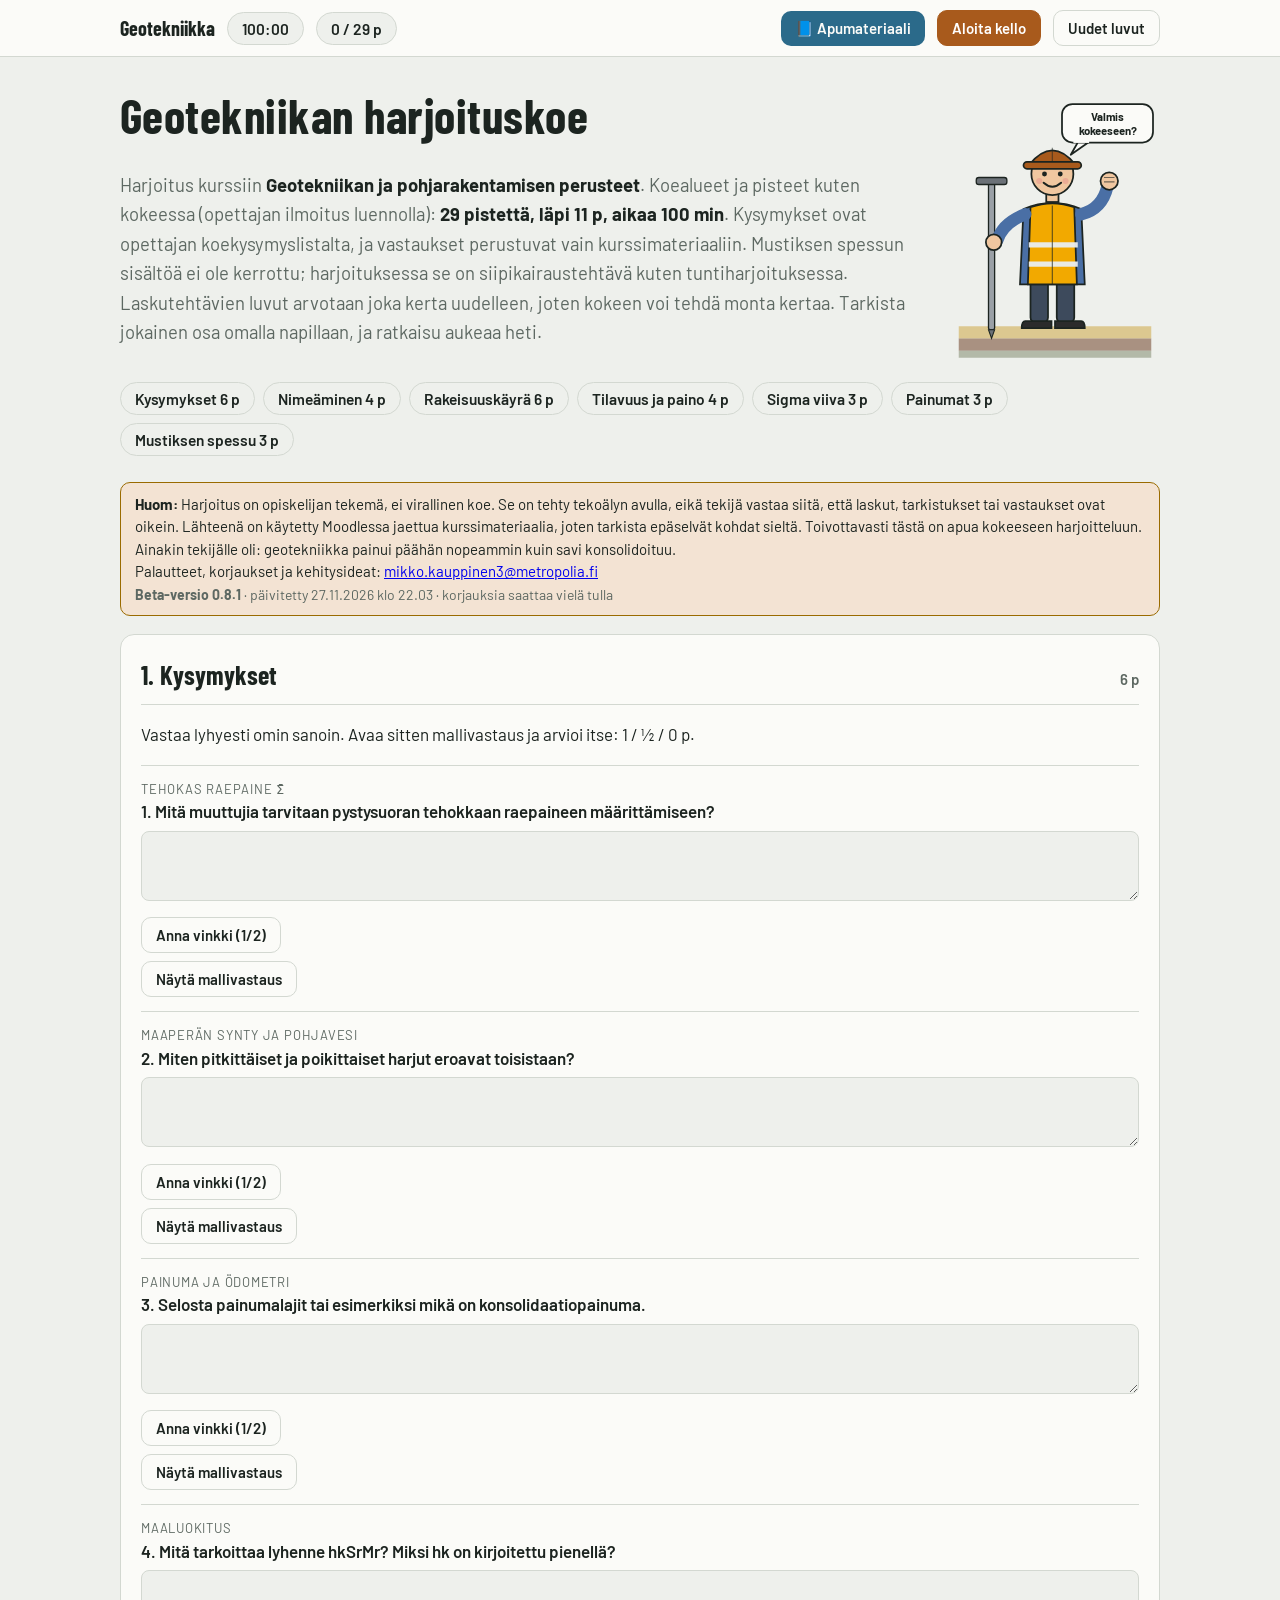
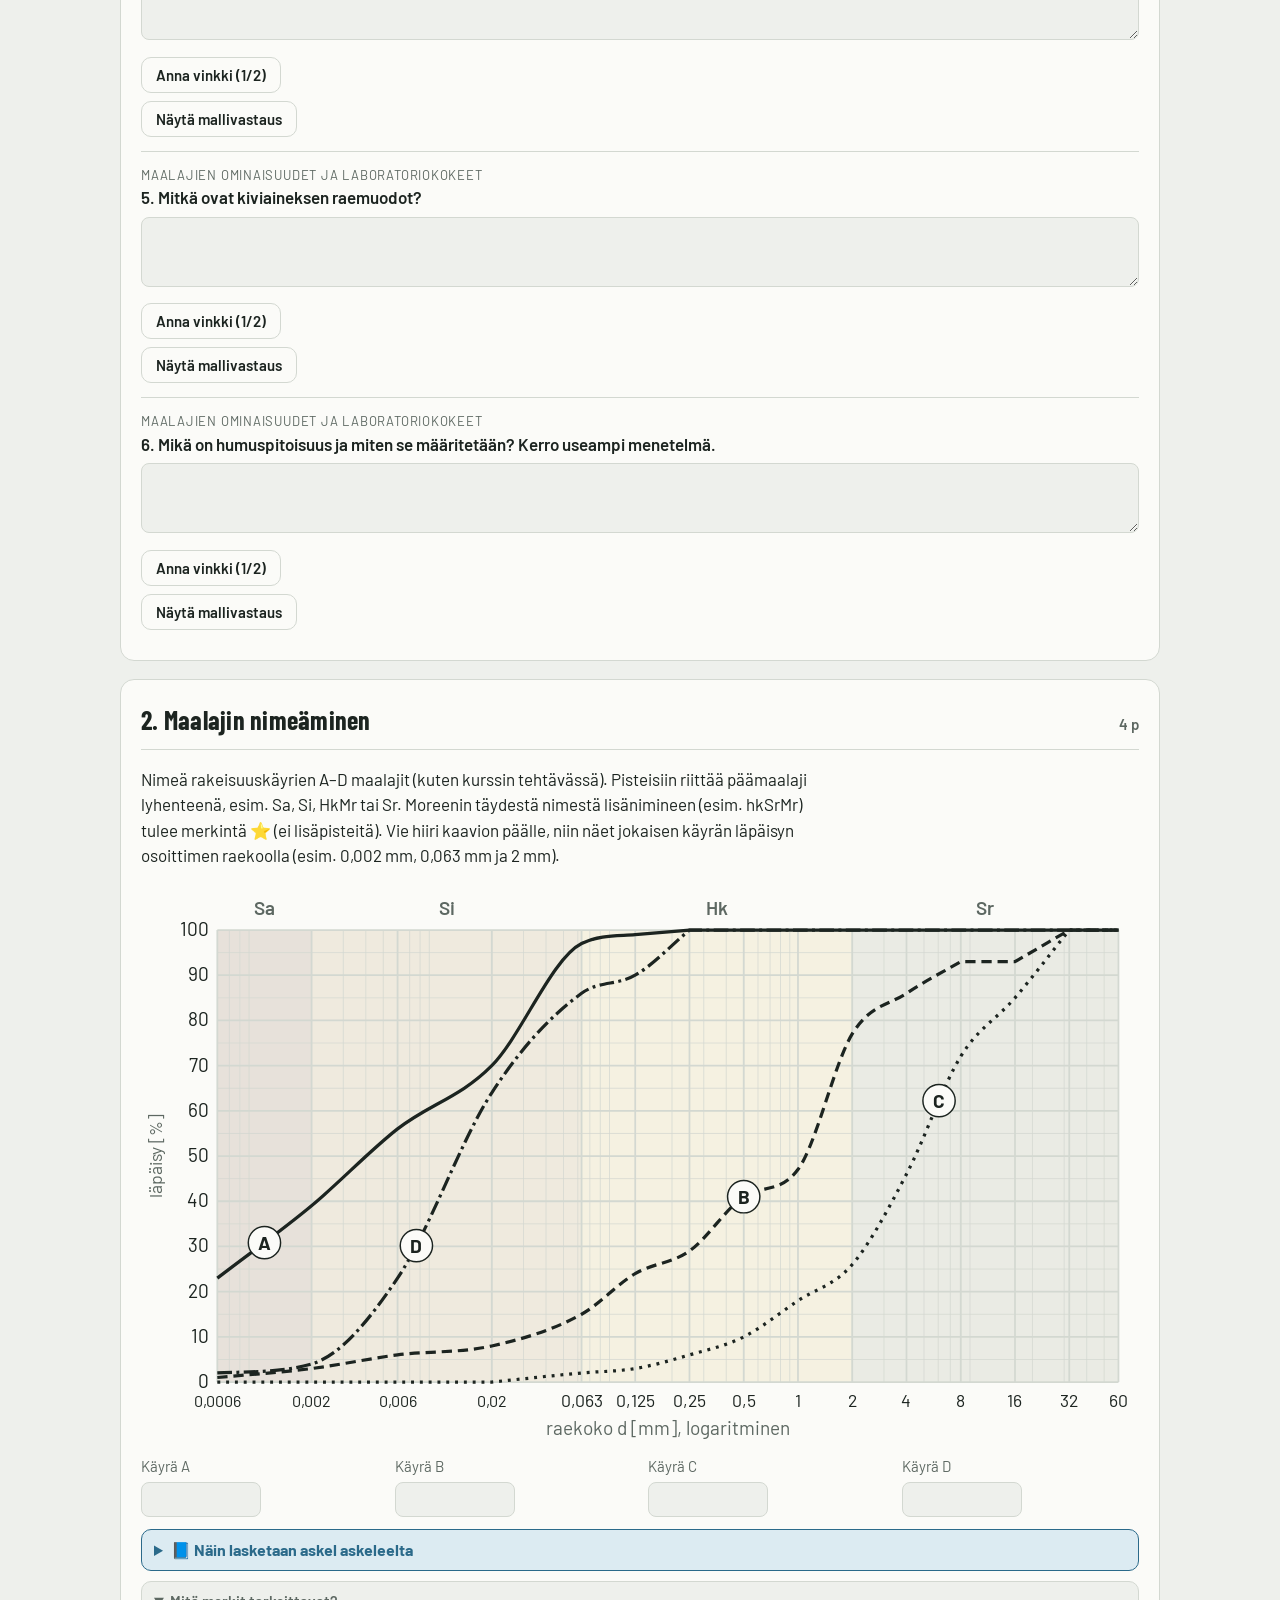
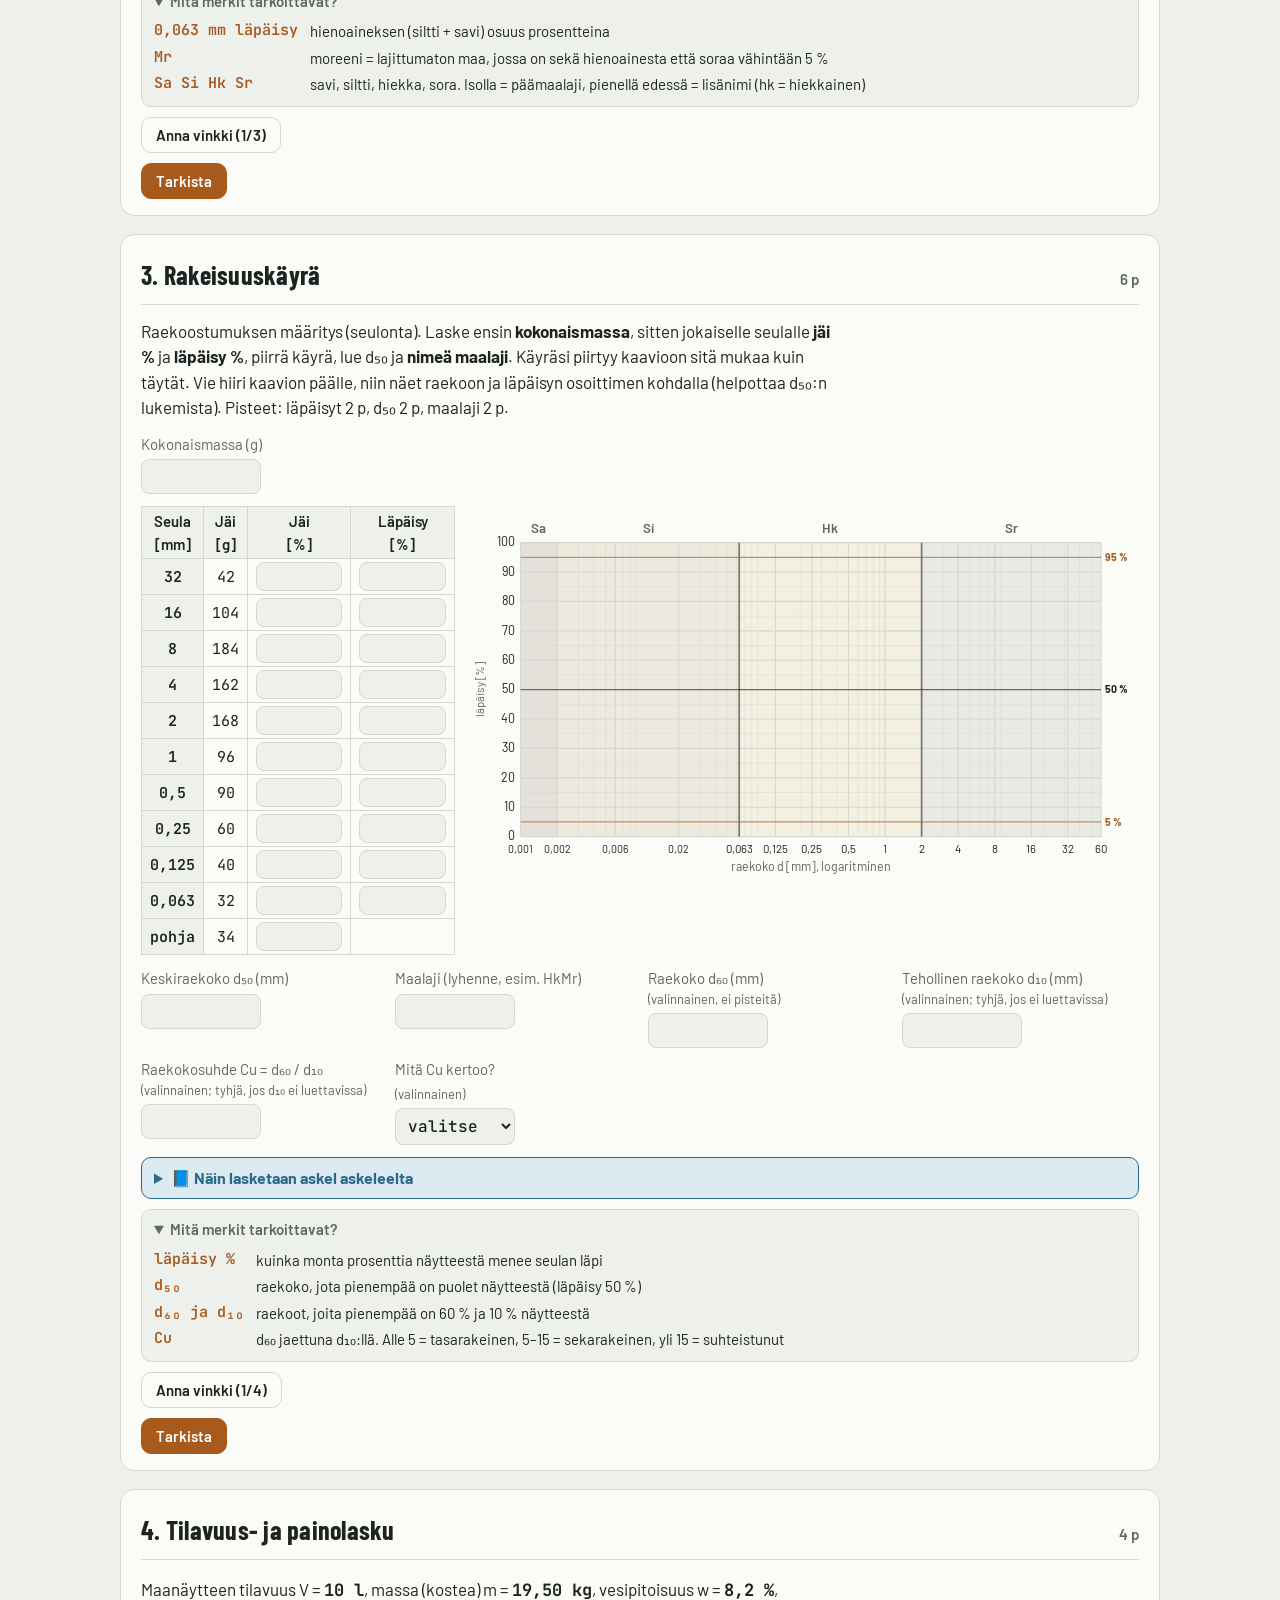
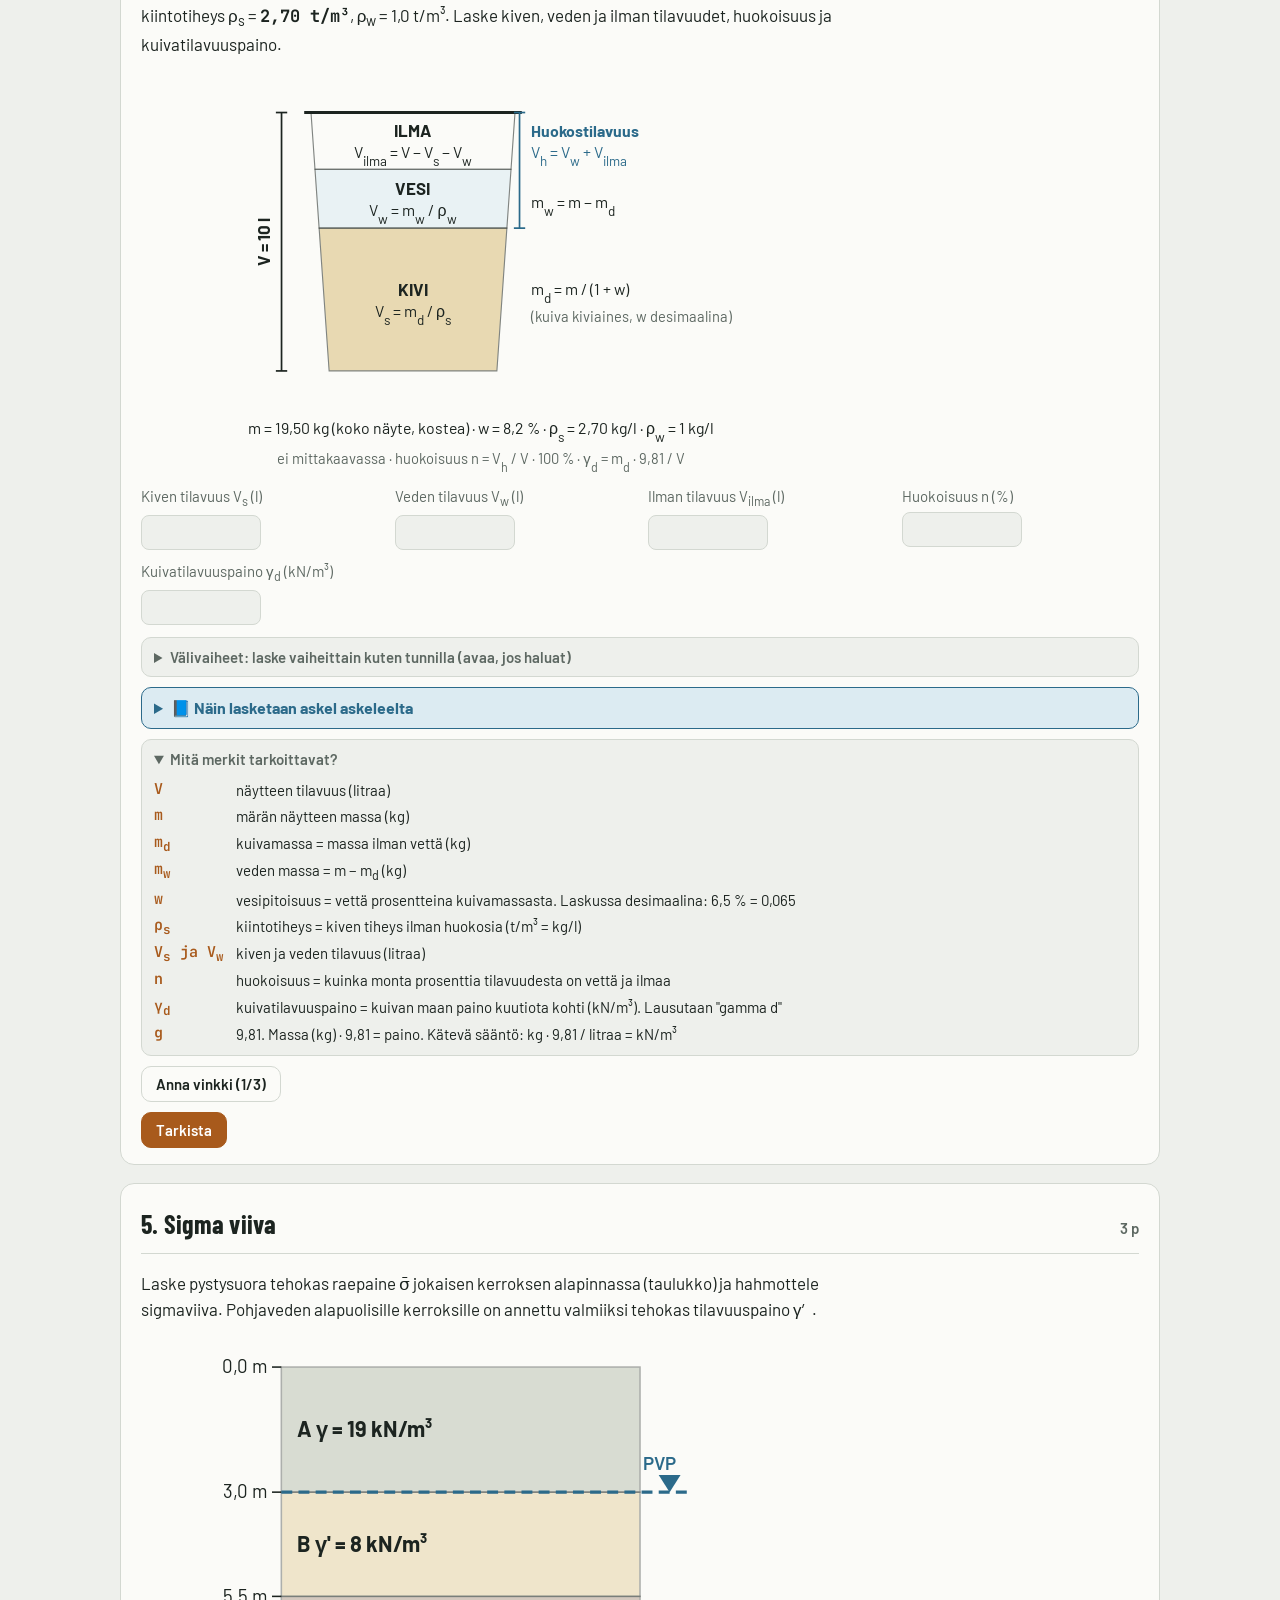
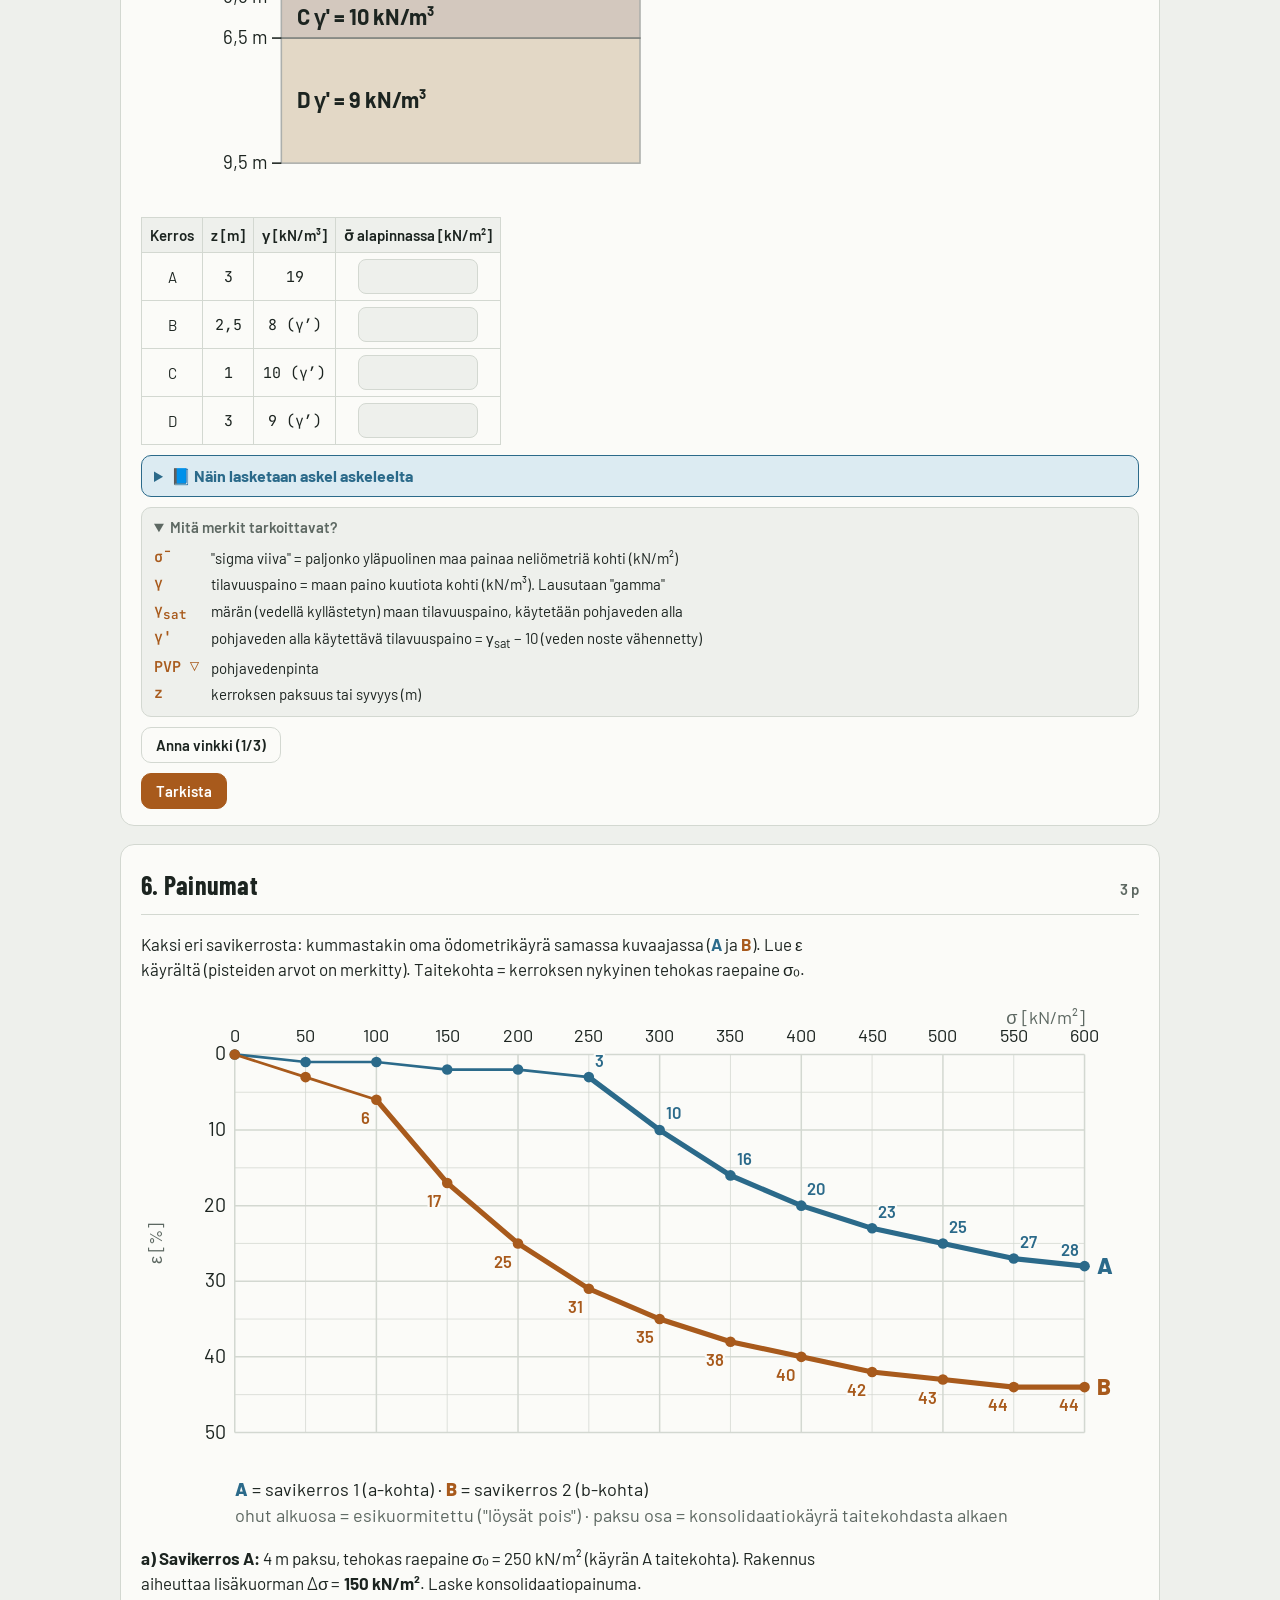
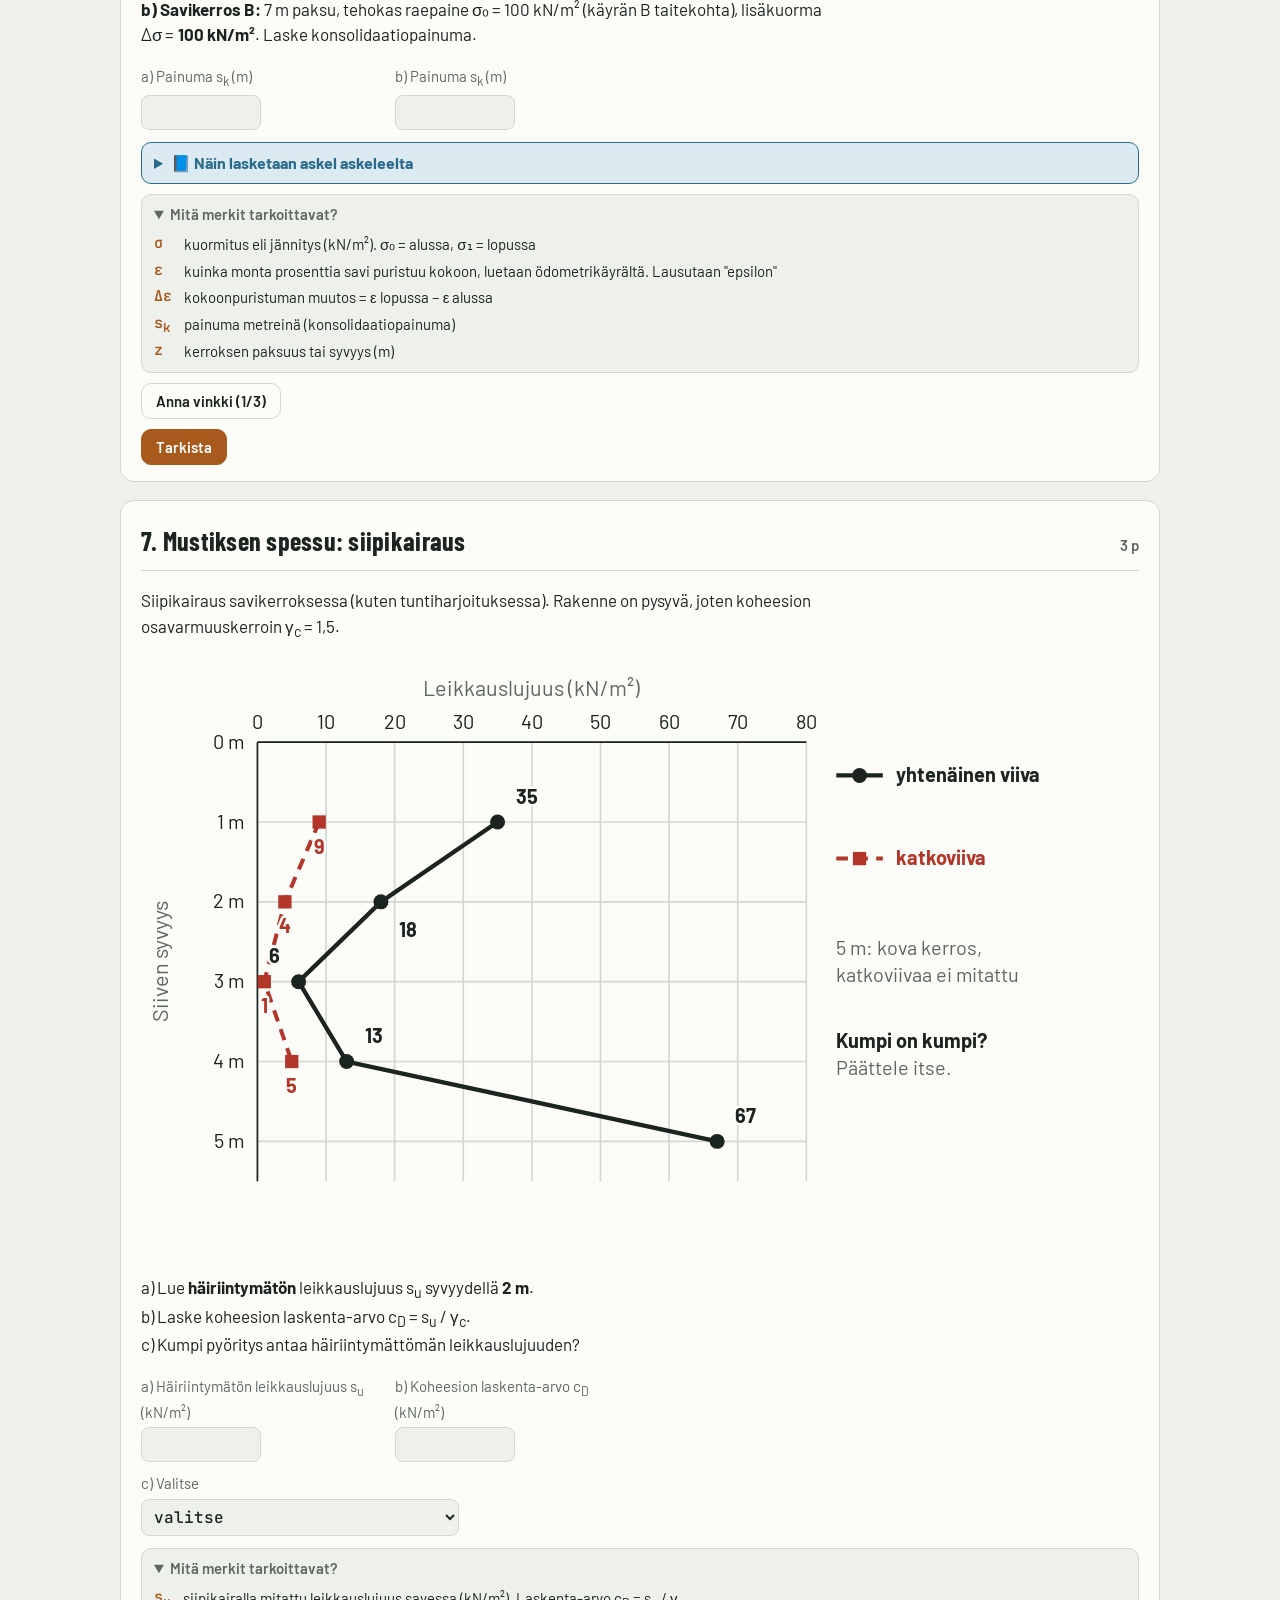
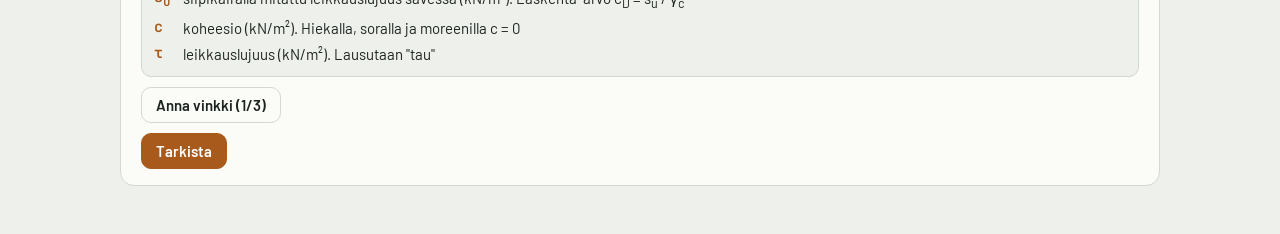
==== commit a56154ae: "Geotekniikka: pyknometri, puristin-heijarikairaus" ====
--- a/geotekniikka/index.html
+++ b/geotekniikka/index.html
@@ -234,14 +234,14 @@
     <span class="pill">Kysymykset 6 p</span><span class="pill">Nimeäminen 4 p</span><span class="pill">Rakeisuuskäyrä 6 p</span><span class="pill">Tilavuus ja paino 4 p</span><span class="pill">Sigma viiva 3 p</span><span class="pill">Painumat 3 p</span><span class="pill">Mustiksen spessu 3 p</span>
   </div>
 </header>
-<p class="vastuu" role="note"><b>Huom:</b> Harjoitus on opiskelijan tekemä, ei virallinen koe. Se on tehty tekoälyn avulla, eikä tekijä vastaa siitä, että laskut, tarkistukset tai vastaukset ovat oikein. Lähteenä on käytetty Moodlessa jaettua kurssimateriaalia, joten tarkista epäselvät kohdat sieltä. Toivottavasti tästä on apua kokeeseen harjoitteluun. Ainakin tekijälle oli: geotekniikka painui päähän nopeammin kuin savi konsolidoituu.<br>Palautteet, korjaukset ja kehitysideat: <a href="mailto:mikko.kauppinen3@metropolia.fi">mikko.kauppinen3@metropolia.fi</a><br><span class="versio"><b>Beta-versio 0.8.1</b> · päivitetty 27.11.2026 klo 22.01 · korjauksia saattaa vielä tulla</span></p>
+<p class="vastuu" role="note"><b>Huom:</b> Harjoitus on opiskelijan tekemä, ei virallinen koe. Se on tehty tekoälyn avulla, eikä tekijä vastaa siitä, että laskut, tarkistukset tai vastaukset ovat oikein. Lähteenä on käytetty Moodlessa jaettua kurssimateriaalia, joten tarkista epäselvät kohdat sieltä. Toivottavasti tästä on apua kokeeseen harjoitteluun. Ainakin tekijälle oli: geotekniikka painui päähän nopeammin kuin savi konsolidoituu.<br>Palautteet, korjaukset ja kehitysideat: <a href="mailto:mikko.kauppinen3@metropolia.fi">mikko.kauppinen3@metropolia.fi</a><br><span class="versio"><b>Beta-versio 0.8.1</b> · päivitetty 27.11.2026 klo 22.03 · korjauksia saattaa vielä tulla</span></p>
 <main id="koe"></main>
 <section class="tulos" id="tulos" hidden></section>
 
 </div>
 
 <script>
-const KYS = [{"aihe": "Maaperän synty ja pohjavesi", "q": "Mikä on märkäraja?", "a": "Märkäraja on **kapillaarivyöhykkeen yläreuna**, eli raja, johon asti pohjavesi nousee maassa kapillaarisesti pohjavedenpinnan yläpuolelle.", "s": "Pohjavesi nousee maassa kapillaarisesti pohjavedenpinnan yläpuolelle. Tämän kapillaarivyöhykkeen yläreunaa kutsutaan märkärajaksi, ja vyöhykkeen paksuus on maalajin kapillaarinen nousukorkeus.", "v": ["Ajattele vesivyöhykkeitä ylhäältä alas.", "Se liittyy kapillaarivyöhykkeeseen."]}, {"aihe": "Maaperän synty ja pohjavesi", "q": "Miten pitkittäiset ja poikittaiset harjut eroavat toisistaan?", "a": "Ero on **suunta suhteessa jäätikköön**. **Pitkittäiset harjut** ovat jäätikön liikesuunnan mukaisia: ne kasautuivat jäätikköjoen suulle ja suvantoihin, kun virtaus hidastui. Ne ovat soraa ja hiekkaa, 5–20 m korkeita ja jopa satoja kilometrejä pitkiä selänteitä. **Poikittaiset muodostumat**, kuten Salpausselät, ovat jäätikön reunan suuntaisia **reunamoreeneja**: ne syntyivät, kun jäätikön reuna pysähtyi pitkäksi aikaa. Aallokko ja sulamisvedet huuhtoivat moreenin soraksi ja hiekaksi.", "s": "Harju muodostui jäätikköjoen suuosaan tai suvantokohtiin, kun virtausnopeus aleni ja karkearakeinen aines kasautui joen pohjaan. Harjut sijoittuvat usein jäätikköjoen kulkusuuntaa noudattaviksi harjuketjuiksi. Reunamoreenit ovat mannerjäätikön reunan eteen jään työntämiä moreenivalleja, jotka sijoittuvat poikittain jäätikön kulkusuuntaan nähden. Salpausselkä on syntytavaltaan reunamoreeni: se muodostui pitkäksi aikaa paikalleen pysähtyneelle jäätikön reunalle, ja aallokko ja sulamisvedet huuhtoivat sen moreeniaineksen suurelta osin soraksi ja hiekaksi.", "v": ["Mihin suuntaan jäätikkö liikkui ja mihin suuntaan jäätikköjoet virtasivat?", "Salpausselkä on esimerkki toisesta tyypistä."]}, {"aihe": "Maaluokitus", "q": "Mikä on eloperäinen maalajiryhmä ja mitkä maat ovat eloperäisiä?", "a": "Eloperäinen maalajiryhmä (E) tarkoittaa maita, joissa on **eloperäistä ainesta yli 20 paino-%**. Eloperäisiä maalajeja ovat **turve (Tv)** ja **lieju (Lj)**.", "s": "Eloperäisiin maalajeihin kuuluvat läheisesti myös muta ja humusmaa (ruokamulta), jossa on eloperäistä ainesta yli 20 %. Turve on muodostunut maatumisasteeltaan vaihtelevista kasvien jätteistä.", "v": ["Muistisäännön E–H–K–M ensimmäinen kirjain.", "Raja on 20 paino-% palavaa ainesta."]}, {"aihe": "Maaluokitus", "q": "Mitä tarkoittaa lyhenne hkSrMr? Miksi hk on kirjoitettu pienellä?", "a": "hkSrMr tarkoittaa **hiekkaista soramoreenia**. Isolla kirjoitettu SrMr on päämaalaji (soramoreeni). **hk on pienellä, koska se on lisänimi** (hiekkainen): moreenissa on hiekkaa yli 30 %.", "s": "Lisänimi hk annetaan soramoreenille, jonka hiekkapitoisuus on yli 30 %. Materiaalissa lisänimet merkitään pienillä kirjaimilla (esim. lj, sa, si, hk, sr) ja päämaalajit isolla alkukirjaimella (esim. Sa, Si, SrMr).", "v": ["Pilko osiin: hk + Sr + Mr.", "Isot kirjaimet = päänimi, pienet = -inen-sana."]}, {"aihe": "Maaluokitus", "q": "Mikä on raekokosuhde d60/d10 ja mitä sillä määritetään?", "a": "Raekokosuhde kertoo, **kuinka tasarakeinen maa on**: raekoko d₆₀ jaetaan raekoolla d₁₀ (raekoot, joita pienempää on 60 % ja 10 %). Sillä määritetään, onko maa **tasarakeinen, sekarakeinen vai suhteistunut**, ja arvioidaan maan tiivistettävyyttä.", "s": "Cu = d₆₀ / d₁₀: alle 5 tasarakeinen, 5–15 sekarakeinen, yli 15 suhteistunut. Sekarakeisessa maassa pienet rakeet täyttävät suurten väliset huokoset, joten se tiivistyy paremmin.", "v": ["Lue käyrältä raekoot läpäisyillä 60 % ja 10 %.", "Jaa isompi pienemmällä."]}, {"aihe": "Rakeisuus ja seulonta", "q": "Miten hydrometrikoe tehdään?", "a": "Hydrometrikokeella eli **areometrikokeella** määritetään **hienorakeisen maan rakeisuus**. Kuivaa maata (50 g savea tai 100 g moreenia) sekoitetaan litraan vettä hajotusaineen kanssa. Lietteen **tiheys mitataan areometrillä** 1 min, 6 min, 1 h, 5 h ja 24 h kuluttua. Koe perustuu **Stokesin lakiin**: isot rakeet laskeutuvat nopeammin, joten tiheyden muutoksesta saadaan raekoot ja läpäisyprosentit.", "s": "Koe perustuu Stokesin lakiin: rakeen laskeutumisnopeus nesteessä on suoraan verrannollinen rakeen läpimitan neliöön. Hienorakeisten maalajien rakeisuus määritetään miltei poikkeuksetta areometrikokeella (kuivaseulonta sopii vain karkearakeisille). Humuspitoisuudesta riippuen läpäisyprosenteissa voi olla virhettä jopa ±5 %.", "v": ["Mikä luonnonlaki kertoo laskeutumisnopeuden?", "Mitä mitataan areometrillä ja milloin?"]}, {"aihe": "Rakeisuus ja seulonta", "q": "Miten kuivaseulonta eroaa märkäseulonnasta?", "a": "**Kuivaseulonnassa** kuiva näyte (0,5–1 kg) tärytetään noin 10 min normaaliseulasarjan läpi, ja seuloille jääneet osat punnitaan. **Märkä- eli pesuseulonnassa** hienoaines pestään ensin pois vedellä ennen kuivaseulontaa: seuloutuminen tehostuu ja hienoaineksen osuus saadaan tarkemmin. **Kumpikin sopii vain karkearakeiselle maalle**, jossa hienoainesta on alle 10 %.", "s": "Pesuseulontaa käytetään, kun liian runsas hienoaines vaikeuttaa kuivaseulontaa (seulat tukkeutuvat). Tulos on hienoaineksen osalta tarkempi, mutta pesuseulonnassakin hienoainespitoisuuden tulisi olla alle 10 %.", "v": ["Mitä tehdään, kun hienoaines vaikeuttaa kuivaseulontaa?", "Mitä tarkoittaa pesutappio?"]}, {"aihe": "Maalajien ominaisuudet ja laboratoriokokeet", "q": "Mikä on humuspitoisuus ja miten se määritetään? Kerro useampi menetelmä.", "a": "Humuspitoisuus on **eloperäisen aineksen osuus kuivan maan massasta** (%). Menetelmiä ovat **kuivapoltto** eli hehkutus (noin 800 °C, painohäviö), **märkäpoltto** vetyperoksidilla, **natriumhydroksidimenetelmä** (betonin kiviaines) ja **kolorimetrimenetelmä**.", "s": "Hehkutushäviö lasketaan kaavalla Hh = (mk − mh)/(mk − mt) · 100 %. Saven ja hienon siltin hehkutuksessa häviää myös kidevettä, joten se vähennetään hehkutushäviöstä. Märkäpoltossa vetyperoksidi estää kideveden poistumisen. Humus lisää vesipitoisuutta ja kokoonpuristuvuutta, ja märkänä se yleensä heikentää maan lujuutta.", "v": ["Yksi menetelmä polttaa kuivana, toinen märkänä.", "Kemikaalit: vetyperoksidi ja natriumhydroksidi."]}, {"aihe": "Maalajien ominaisuudet ja laboratoriokokeet", "q": "Mitkä ovat kiviaineksen raemuodot?", "a": "Muodon mukaan rakeet ovat **vakioläpimittaisia** (sora, hiekka), **litteitä tai suomumaisia** (siltti, savi) tai **neulamaisia** (harvinaisia). Särmikkyyden mukaan ne ovat **särmikkäitä, pyöreäsärmäisiä tai pyöristyneitä**.", "s": "Särmikkäät rakeet ovat tyypillisiä muodostumispaikkansa lähellä sijaitsevissa moreenikerrostumissa. Harju- ja rantamuodostumissa rakeet ovat pyöristyneitä, koska vesi on kuljettanut ja hionut niitä. Särmikkyydellä on merkitystä erityisesti maan lujuusominaisuuksissa ja leikkauslujuudessa.", "v": ["Pallomainen, litteä, neulamainen.", "Kulmikas vai pyöreä?"]}, {"aihe": "Maalajien ominaisuudet ja laboratoriokokeet", "q": "Mitä tarkoittaa Proctor-koe ja miten se tehdään? Mikä on optimivesipitoisuus?", "a": "Proctor-koe on **tiivistyskoe**, jolla selvitetään, kuinka tiiviiksi maa saadaan. Maata tiivistetään sylinteriin vakiotyöllä 4–6 eri vesipitoisuudella, ja kuivatilavuuspaino piirretään vesipitoisuuden funktiona. **Optimivesipitoisuus** on käyrän huipun vesipitoisuus, jolla maa tiivistyy parhaiten.", "s": "Parannettu Proctor: sylinteri 944 cm³, 4,54 kg:n vasara, pudotus 457 mm, 5 kerrosta × 25 iskua. Tiiviysaste D = γd / γdmax · 100 %.", "v": ["Mitä tapahtuu, kun vettä on liian vähän tai liikaa?", "Käyrän huippukohta."]}, {"aihe": "Maalajien ominaisuudet ja laboratoriokokeet", "q": "Mitä tarkoittaa pyknometrikoe? Mitä muita tapoja on määrittää kiviaineksen kiintotiheys?", "a": "Pyknometrikoetta ei käsitellä kurssimateriaalissa. Kurssin tapa määrittää kiintotiheys on **vedessäpunnitus**: kuiva näyte punnitaan ilmassa ja veteen upotettuna. Jos kiintotiheyttä ei mitata, kivennäismaalle käytetään arvoa **2,65 t/m³**.", "s": "Vedessäpunnitus: ρs = Gd/(Gd − G') · ρwT. Kivennäismaiden kiintotiheys 2,6–2,8 t/m³, eloperäisen aineksen 1,25 t/m³.", "v": ["Punnitus ilmassa ja vedessä.", "Oletusarvo 2,65 t/m³."]}, {"aihe": "Maalajien ominaisuudet ja laboratoriokokeet", "q": "Mihin kalsiumkarbidimenetelmää käytetään ja mikä on sen periaate? Miten kiviaineksen vesipitoisuus määritetään laboratoriossa?", "a": "Kalsiumkarbidi- eli **karbidometrimenetelmällä** määritetään **maan vesipitoisuus nopeasti**. Näyte ja kalsiumkarbidi suljetaan painepulloon, jossa vesi muodostaa karbidin kanssa asetyleenikaasua, ja **kaasun paine kertoo veden määrän**. Laboratoriossa vesipitoisuus määritetään **kuivatusmenetelmällä**: näyte punnitaan, kuivataan lämpökaapissa (kivennäismaa 105 °C, 2–4 h) ja punnitaan uudelleen. Painohäviö on vesi.", "s": "Karbidometri antaa vesipitoisuuden märästä massasta (wm), ja se muunnetaan kaavalla w = 100·wm/(100 − wm). Eloperäiset maat kuivataan noin 60 °C:ssa noin puoli vuorokautta.", "v": ["Kaasu, paine, suljettu pullo.", "Laboratoriossa: punnitus, uuni, punnitus."]}, {"aihe": "Maalajien ominaisuudet ja laboratoriokokeet", "q": "Mitä suuruusluokkaa on maan tilavuuspaino kuivana?", "a": "Maan kuivatilavuuspaino on **noin 14–23 kN/m³** maalajin ja tiiviyden mukaan: löyhä siltti alle 14, tiivis moreeni yli 21 kN/m³.", "s": "Kuivatilavuuspaino ilmentää selkeimmin maan tiiviyttä. Kirjan taulukon mukaan löyhän hiekkaisen siltin kuivatilavuuspaino on ≤ 14 ja tiiviin moreenin > 21 kN/m³; Proctor-kokeen maksimikuivatilavuuspainot ovat 14–23 kN/m³. Tuntien esimerkkilaskussa saatiin 20,9 kN/m³.", "v": ["Löyhä, keskitiivis, tiivis.", "Tiiviimpi maa painaa enemmän."]}, {"aihe": "Pohjatutkimukset", "q": "Mitkä ovat häiriintyneen maanäytteen ottotavat? Mikä on esimerkiksi kannuotin?", "a": "Häiriintynyt näyte otetaan **lapiolla koekuopasta**, **kierrekairalla** (maa nousee kierteiden mukana), **kannuottimella** tai **porakonekairauksen huuhteluveden mukana**. **Kannuotin** on kairatangon päähän kiinnitettävä otin, jossa on pieni näytesäiliö eli kannu. Se painetaan maahan suljettuna, avataan halutussa syvyydessä kiertämällä, jolloin maa täyttää kannun, ja nostetaan ylös suljettuna, ettei näyte sekoitu ylempiin kerroksiin.", "s": "Häiriintyneestä näytteestä voi määrittää maalajin, rakeisuuden ja vesipitoisuuden, mutta ei lujuutta tai kokoonpuristuvuutta: niihin tarvitaan häiriintymätön näyte (putkiotin, mäntänäytteenotin). Kurssimateriaali mainitsee koekuopan, kierrekairan, näytteenottokärjet ja porakonekairauksen huuhteluveden. Kannuottimen toimintaperiaate on yleistietoa, ei kurssimateriaalista.", "v": ["Lapio, kaira tai vesi: millä maata saa ylös?", "Kannu = pieni säiliö, joka avataan vasta oikeassa syvyydessä."]}, {"aihe": "Pohjatutkimukset", "q": "Miten heijarikairaus tehdään? (Koekysymys koskee puristin-heijarikairausta.)", "a": "Heijarikairauksessa kairatankoa **lyödään vapaasti putoavalla heijarilla** (63,5 kg, pudotus 0,5 m) ja **lasketaan lyöntien määrä jokaista 0,2 m:n tunkeumaa kohti**. Tuloksista piirretään kairausvastuskuvaaja, josta arvioidaan maan tiiviys, **tukipaalujen pituus** ja kaivuluokka. Puristinvaihetta ei kuvata kurssimateriaalissa.", "s": "Heijarikaira tunkeutuu tiiviisiin kerroksiin vähän paremmin kuin painokaira. Tuloksista arvioidaan karkearakeisten ja moreenimaiden tiiviyttä, tukipaalujen pituutta ja kaivuluokkaa.", "v": ["Heijarin massa ja pudotuskorkeus.", "Mitä lasketaan 0,2 metriä kohti?"]}, {"aihe": "Pohjatutkimukset", "q": "Miten kallion pinta varmistetaan porakoneella?", "a": "Porataan **tangolla ja suojaputkella** oletettuun kalliopintaan asti. Kun kallio tavoitetaan, **jatketaan tankoporalla kallion sisään** niin syvälle, että varmistutaan kyseessä olevan kallio eikä esimerkiksi lohkare.", "s": "Pöytäkirjaan merkitään mm. kerrosrajat, routakerroksen paksuus, lävistettyjen lohkareiden paksuus ja sijainti, kallion sijainti, tunkeutumisnopeus kalliossa (s/m) ja rikkonaisuusvyöhykkeet.", "v": ["Tanko ja suojaputki.", "Miksi kallioon pitää porata vielä syvemmälle?"]}, {"aihe": "Tehokas raepaine σ̄", "q": "Mitä muuttujia tarvitaan pystysuoran tehokkaan raepaineen määrittämiseen?", "a": "Tarvitaan **kerrosten paksuudet z** ja **tilavuuspainot γ** sekä **pohjavedenpinnan taso**, koska pohjaveden alla käytetään tehokasta tilavuuspainoa γ′ = γsat − 10. Tehokas raepaine kertoo, **paljonko maa painaa neliömetriä kohti** tarkastelusyvyydessä: σ′ = Σ z · γ.", "s": "σ̄ = Σ zᵢ · γᵢ, eli kerrosten paksuuksien ja tilavuuspainojen tulot lasketaan yhteen tarkastelusyvyyteen asti ('summapeli'). Yksikkö on kN/m².", "v": ["Paljonko maa painaa neliömetrillä?", "Paksuus × tilavuuspaino."]}, {"aihe": "Painuma ja ödometri", "q": "Selosta painumalajit tai esimerkiksi mikä on konsolidaatiopainuma.", "a": "Painumalajit ovat **välitön painuma** (heti kuormituksen alkaessa), **konsolidaatiopainuma** ja **sekundaarinen painuma** (hidas jatkopainuma eli viruma). **Konsolidaatiopainuma** syntyy, kun savikerros puristuu lisäkuorman alla kokoon sitä mukaa kuin vesi poistuu hitaasti huokosista. Se lasketaan ödometrikäyrän avulla: kerroksen paksuus × muodonmuutoksen muutos.", "s": "Kurssimateriaalissa käsitellään konsolidaatiopainumaa (sk = z · Δε); välitön ja sekundaarinen painuma ovat yleistä geotekniikan tietoa. Tuntiesimerkki: 8 m savi, 100 → 250 kN/m², Δε = 24 %, sk = 8 · 0,24 = 1,92 m.", "v": ["Mikä kerros painuu kuorman alla?", "sk = z · Δε."]}, {"aihe": "Painuma ja ödometri", "q": "Mitä ödometrilaitteella tehdään?", "a": "Ödometrillä mitataan, **kuinka paljon maanäyte puristuu kokoon eri kuormilla**: näytettä kuormitetaan vivun avulla vaiheittain (vipu kertoo punnuksen 10-kertaiseksi) ja kokoonpuristuma mitataan. Tuloksena saadaan **ödometrikäyrä**, josta luetaan muodonmuutos ε ja lasketaan savikerroksen painuma.", "s": "Käyrän alkuosa on suora ('löysät pois' luonnontilaiseen σ̄:aan asti), ja sen jälkeen tulee konsolidaatiokäyrä.", "v": ["Kuorma ja painuma.", "Mikä käyrä saadaan?"]}, {"aihe": "Leikkauslujuus (Coulomb)", "q": "Mitkä muuttujat ovat Coulombin laissa?", "a": "Coulombin lain muuttujat ovat **leikkauslujuus τ**, **tehokas raepaine σ′** (normaalijännitys), **kitkakulma φ** ja **koheesio c**: τ = σ′ · tan φ + c. **Kitkakulma** saadaan taulukosta maalajin ja kairausvastuksen perusteella, ja **koheesio** (savimaat) mitataan siipikairalla tai kartiopudotuskokeella.", "s": "τ, σ̄ ja c ovat yksiköltään kN/m², φ asteina. Kitkamaassa c = 0, savessa φ = 0.", "v": ["Neljä kreikkalaista tai latinalaista kirjainta.", "Kitka-osa + koheesio-osa."]}];
+const KYS = [{"aihe": "Maaperän synty ja pohjavesi", "q": "Mikä on märkäraja?", "a": "Märkäraja on **kapillaarivyöhykkeen yläreuna**, eli raja, johon asti pohjavesi nousee maassa kapillaarisesti pohjavedenpinnan yläpuolelle.", "s": "Pohjavesi nousee maassa kapillaarisesti pohjavedenpinnan yläpuolelle. Tämän kapillaarivyöhykkeen yläreunaa kutsutaan märkärajaksi, ja vyöhykkeen paksuus on maalajin kapillaarinen nousukorkeus.", "v": ["Ajattele vesivyöhykkeitä ylhäältä alas.", "Se liittyy kapillaarivyöhykkeeseen."]}, {"aihe": "Maaperän synty ja pohjavesi", "q": "Miten pitkittäiset ja poikittaiset harjut eroavat toisistaan?", "a": "Ero on **suunta suhteessa jäätikköön**. **Pitkittäiset harjut** ovat jäätikön liikesuunnan mukaisia: ne kasautuivat jäätikköjoen suulle ja suvantoihin, kun virtaus hidastui. Ne ovat soraa ja hiekkaa, 5–20 m korkeita ja jopa satoja kilometrejä pitkiä selänteitä. **Poikittaiset muodostumat**, kuten Salpausselät, ovat jäätikön reunan suuntaisia **reunamoreeneja**: ne syntyivät, kun jäätikön reuna pysähtyi pitkäksi aikaa. Aallokko ja sulamisvedet huuhtoivat moreenin soraksi ja hiekaksi.", "s": "Harju muodostui jäätikköjoen suuosaan tai suvantokohtiin, kun virtausnopeus aleni ja karkearakeinen aines kasautui joen pohjaan. Harjut sijoittuvat usein jäätikköjoen kulkusuuntaa noudattaviksi harjuketjuiksi. Reunamoreenit ovat mannerjäätikön reunan eteen jään työntämiä moreenivalleja, jotka sijoittuvat poikittain jäätikön kulkusuuntaan nähden. Salpausselkä on syntytavaltaan reunamoreeni: se muodostui pitkäksi aikaa paikalleen pysähtyneelle jäätikön reunalle, ja aallokko ja sulamisvedet huuhtoivat sen moreeniaineksen suurelta osin soraksi ja hiekaksi.", "v": ["Mihin suuntaan jäätikkö liikkui ja mihin suuntaan jäätikköjoet virtasivat?", "Salpausselkä on esimerkki toisesta tyypistä."]}, {"aihe": "Maaluokitus", "q": "Mikä on eloperäinen maalajiryhmä ja mitkä maat ovat eloperäisiä?", "a": "Eloperäinen maalajiryhmä (E) tarkoittaa maita, joissa on **eloperäistä ainesta yli 20 paino-%**. Eloperäisiä maalajeja ovat **turve (Tv)** ja **lieju (Lj)**.", "s": "Eloperäisiin maalajeihin kuuluvat läheisesti myös muta ja humusmaa (ruokamulta), jossa on eloperäistä ainesta yli 20 %. Turve on muodostunut maatumisasteeltaan vaihtelevista kasvien jätteistä.", "v": ["Muistisäännön E–H–K–M ensimmäinen kirjain.", "Raja on 20 paino-% palavaa ainesta."]}, {"aihe": "Maaluokitus", "q": "Mitä tarkoittaa lyhenne hkSrMr? Miksi hk on kirjoitettu pienellä?", "a": "hkSrMr tarkoittaa **hiekkaista soramoreenia**. Isolla kirjoitettu SrMr on päämaalaji (soramoreeni). **hk on pienellä, koska se on lisänimi** (hiekkainen): moreenissa on hiekkaa yli 30 %.", "s": "Lisänimi hk annetaan soramoreenille, jonka hiekkapitoisuus on yli 30 %. Materiaalissa lisänimet merkitään pienillä kirjaimilla (esim. lj, sa, si, hk, sr) ja päämaalajit isolla alkukirjaimella (esim. Sa, Si, SrMr).", "v": ["Pilko osiin: hk + Sr + Mr.", "Isot kirjaimet = päänimi, pienet = -inen-sana."]}, {"aihe": "Maaluokitus", "q": "Mikä on raekokosuhde d60/d10 ja mitä sillä määritetään?", "a": "Raekokosuhde kertoo, **kuinka tasarakeinen maa on**: raekoko d₆₀ jaetaan raekoolla d₁₀ (raekoot, joita pienempää on 60 % ja 10 %). Sillä määritetään, onko maa **tasarakeinen, sekarakeinen vai suhteistunut**, ja arvioidaan maan tiivistettävyyttä.", "s": "Cu = d₆₀ / d₁₀: alle 5 tasarakeinen, 5–15 sekarakeinen, yli 15 suhteistunut. Sekarakeisessa maassa pienet rakeet täyttävät suurten väliset huokoset, joten se tiivistyy paremmin.", "v": ["Lue käyrältä raekoot läpäisyillä 60 % ja 10 %.", "Jaa isompi pienemmällä."]}, {"aihe": "Rakeisuus ja seulonta", "q": "Miten hydrometrikoe tehdään?", "a": "Hydrometrikokeella eli **areometrikokeella** määritetään **hienorakeisen maan rakeisuus**. Kuivaa maata (50 g savea tai 100 g moreenia) sekoitetaan litraan vettä hajotusaineen kanssa. Lietteen **tiheys mitataan areometrillä** 1 min, 6 min, 1 h, 5 h ja 24 h kuluttua. Koe perustuu **Stokesin lakiin**: isot rakeet laskeutuvat nopeammin, joten tiheyden muutoksesta saadaan raekoot ja läpäisyprosentit.", "s": "Koe perustuu Stokesin lakiin: rakeen laskeutumisnopeus nesteessä on suoraan verrannollinen rakeen läpimitan neliöön. Hienorakeisten maalajien rakeisuus määritetään miltei poikkeuksetta areometrikokeella (kuivaseulonta sopii vain karkearakeisille). Humuspitoisuudesta riippuen läpäisyprosenteissa voi olla virhettä jopa ±5 %.", "v": ["Mikä luonnonlaki kertoo laskeutumisnopeuden?", "Mitä mitataan areometrillä ja milloin?"]}, {"aihe": "Rakeisuus ja seulonta", "q": "Miten kuivaseulonta eroaa märkäseulonnasta?", "a": "**Kuivaseulonnassa** kuiva näyte (0,5–1 kg) tärytetään noin 10 min normaaliseulasarjan läpi, ja seuloille jääneet osat punnitaan. **Märkä- eli pesuseulonnassa** hienoaines pestään ensin pois vedellä ennen kuivaseulontaa: seuloutuminen tehostuu ja hienoaineksen osuus saadaan tarkemmin. **Kumpikin sopii vain karkearakeiselle maalle**, jossa hienoainesta on alle 10 %.", "s": "Pesuseulontaa käytetään, kun liian runsas hienoaines vaikeuttaa kuivaseulontaa (seulat tukkeutuvat). Tulos on hienoaineksen osalta tarkempi, mutta pesuseulonnassakin hienoainespitoisuuden tulisi olla alle 10 %.", "v": ["Mitä tehdään, kun hienoaines vaikeuttaa kuivaseulontaa?", "Mitä tarkoittaa pesutappio?"]}, {"aihe": "Maalajien ominaisuudet ja laboratoriokokeet", "q": "Mikä on humuspitoisuus ja miten se määritetään? Kerro useampi menetelmä.", "a": "Humuspitoisuus on **eloperäisen aineksen osuus kuivan maan massasta** (%). Menetelmiä ovat **kuivapoltto** eli hehkutus (noin 800 °C, painohäviö), **märkäpoltto** vetyperoksidilla, **natriumhydroksidimenetelmä** (betonin kiviaines) ja **kolorimetrimenetelmä**.", "s": "Hehkutushäviö lasketaan kaavalla Hh = (mk − mh)/(mk − mt) · 100 %. Saven ja hienon siltin hehkutuksessa häviää myös kidevettä, joten se vähennetään hehkutushäviöstä. Märkäpoltossa vetyperoksidi estää kideveden poistumisen. Humus lisää vesipitoisuutta ja kokoonpuristuvuutta, ja märkänä se yleensä heikentää maan lujuutta.", "v": ["Yksi menetelmä polttaa kuivana, toinen märkänä.", "Kemikaalit: vetyperoksidi ja natriumhydroksidi."]}, {"aihe": "Maalajien ominaisuudet ja laboratoriokokeet", "q": "Mitkä ovat kiviaineksen raemuodot?", "a": "Muodon mukaan rakeet ovat **vakioläpimittaisia** (sora, hiekka), **litteitä tai suomumaisia** (siltti, savi) tai **neulamaisia** (harvinaisia). Särmikkyyden mukaan ne ovat **särmikkäitä, pyöreäsärmäisiä tai pyöristyneitä**.", "s": "Särmikkäät rakeet ovat tyypillisiä muodostumispaikkansa lähellä sijaitsevissa moreenikerrostumissa. Harju- ja rantamuodostumissa rakeet ovat pyöristyneitä, koska vesi on kuljettanut ja hionut niitä. Särmikkyydellä on merkitystä erityisesti maan lujuusominaisuuksissa ja leikkauslujuudessa.", "v": ["Pallomainen, litteä, neulamainen.", "Kulmikas vai pyöreä?"]}, {"aihe": "Maalajien ominaisuudet ja laboratoriokokeet", "q": "Mitä tarkoittaa Proctor-koe ja miten se tehdään? Mikä on optimivesipitoisuus?", "a": "Proctor-koe on **tiivistyskoe**, jolla selvitetään, kuinka tiiviiksi maa saadaan. Maata tiivistetään sylinteriin vakiotyöllä 4–6 eri vesipitoisuudella, ja kuivatilavuuspaino piirretään vesipitoisuuden funktiona. **Optimivesipitoisuus** on käyrän huipun vesipitoisuus, jolla maa tiivistyy parhaiten.", "s": "Parannettu Proctor: sylinteri 944 cm³, 4,54 kg:n vasara, pudotus 457 mm, 5 kerrosta × 25 iskua. Tiiviysaste D = γd / γdmax · 100 %.", "v": ["Mitä tapahtuu, kun vettä on liian vähän tai liikaa?", "Käyrän huippukohta."]}, {"aihe": "Maalajien ominaisuudet ja laboratoriokokeet", "q": "Mitä tarkoittaa pyknometrikoe? Mitä muita tapoja on määrittää kiviaineksen kiintotiheys?", "a": "**Pyknometrikokeella** määritetään **hienorakeisen maan kiintotiheys** ρs. Pyknometri on tarkan tilavuuden lasipullo. Punnitaan kuiva näyte, sitten pullo vedellä täytettynä ja lopuksi pullo, jossa on näyte ja vesi (ilmakuplat poistetaan keittämällä tai alipaineella). Näytteen syrjäyttämän veden määrästä saadaan sen tilavuus, ja **ρs = kuivan näytteen massa / sen tilavuus**. Muita tapoja: **vedessäpunnitus** karkearakeiselle kiviainekselle (kuiva näyte punnitaan ilmassa ja vedessä, kurssin tapa) tai käytetään **oletusarvoa 2,65 t/m³** kivennäismaalle (eloperäinen aines 1,25 t/m³).", "s": "Vedessäpunnitus kurssimateriaalista: ρs = Gd/(Gd − G') · ρwT. Kivennäismaiden kiintotiheys on 2,6–2,8 t/m³. Pyknometrikokeen kuvaus on yleistietoa, ei kurssimateriaalista.", "v": ["Punnitus ilmassa ja vedessä.", "Oletusarvo 2,65 t/m³."]}, {"aihe": "Maalajien ominaisuudet ja laboratoriokokeet", "q": "Mihin kalsiumkarbidimenetelmää käytetään ja mikä on sen periaate? Miten kiviaineksen vesipitoisuus määritetään laboratoriossa?", "a": "Kalsiumkarbidi- eli **karbidometrimenetelmällä** määritetään **maan vesipitoisuus nopeasti**. Näyte ja kalsiumkarbidi suljetaan painepulloon, jossa vesi muodostaa karbidin kanssa asetyleenikaasua, ja **kaasun paine kertoo veden määrän**. Laboratoriossa vesipitoisuus määritetään **kuivatusmenetelmällä**: näyte punnitaan, kuivataan lämpökaapissa (kivennäismaa 105 °C, 2–4 h) ja punnitaan uudelleen. Painohäviö on vesi.", "s": "Karbidometri antaa vesipitoisuuden märästä massasta (wm), ja se muunnetaan kaavalla w = 100·wm/(100 − wm). Eloperäiset maat kuivataan noin 60 °C:ssa noin puoli vuorokautta.", "v": ["Kaasu, paine, suljettu pullo.", "Laboratoriossa: punnitus, uuni, punnitus."]}, {"aihe": "Maalajien ominaisuudet ja laboratoriokokeet", "q": "Mitä suuruusluokkaa on maan tilavuuspaino kuivana?", "a": "Maan kuivatilavuuspaino on **noin 14–23 kN/m³** maalajin ja tiiviyden mukaan: löyhä siltti alle 14, tiivis moreeni yli 21 kN/m³.", "s": "Kuivatilavuuspaino ilmentää selkeimmin maan tiiviyttä. Kirjan taulukon mukaan löyhän hiekkaisen siltin kuivatilavuuspaino on ≤ 14 ja tiiviin moreenin > 21 kN/m³; Proctor-kokeen maksimikuivatilavuuspainot ovat 14–23 kN/m³. Tuntien esimerkkilaskussa saatiin 20,9 kN/m³.", "v": ["Löyhä, keskitiivis, tiivis.", "Tiiviimpi maa painaa enemmän."]}, {"aihe": "Pohjatutkimukset", "q": "Mitkä ovat häiriintyneen maanäytteen ottotavat? Mikä on esimerkiksi kannuotin?", "a": "Häiriintynyt näyte otetaan **lapiolla koekuopasta**, **kierrekairalla** (maa nousee kierteiden mukana), **kannuottimella** tai **porakonekairauksen huuhteluveden mukana**. **Kannuotin** on kairatangon päähän kiinnitettävä otin, jossa on pieni näytesäiliö eli kannu. Se painetaan maahan suljettuna, avataan halutussa syvyydessä kiertämällä, jolloin maa täyttää kannun, ja nostetaan ylös suljettuna, ettei näyte sekoitu ylempiin kerroksiin.", "s": "Häiriintyneestä näytteestä voi määrittää maalajin, rakeisuuden ja vesipitoisuuden, mutta ei lujuutta tai kokoonpuristuvuutta: niihin tarvitaan häiriintymätön näyte (putkiotin, mäntänäytteenotin). Kurssimateriaali mainitsee koekuopan, kierrekairan, näytteenottokärjet ja porakonekairauksen huuhteluveden. Kannuottimen toimintaperiaate on yleistietoa, ei kurssimateriaalista.", "v": ["Lapio, kaira tai vesi: millä maata saa ylös?", "Kannu = pieni säiliö, joka avataan vasta oikeassa syvyydessä."]}, {"aihe": "Pohjatutkimukset", "q": "Miten heijarikairaus tehdään? (Koekysymys koskee puristin-heijarikairausta.)", "a": "**Puristin-heijarikairauksessa** kaira ensin **painetaan maahan hydraulisella puristimella** tasaisella nopeudella, ja kirjataan **puristusvoima** syvyyden mukaan. Kun tiivis kerros estää puristamisen, siirrytään **heijarilyönteihin**: kairaa lyödään vapaasti putoavalla heijarilla (63,5 kg, pudotus 0,5 m) ja **lasketaan lyönnit jokaista 0,2 m:n tunkeumaa kohti**. Tankoa myös kierretään ja mitataan vääntömomentti, josta arvioidaan varsikitka. Tuloksista piirretään kairausvastuskuvaaja, josta arvioidaan maan tiiviys, **tukipaalujen pituus** ja kaivuluokka.", "s": "Heijarikairauksen tiedot (63,5 kg, 0,50 m, lyönnit/0,2 m, kairausvastuskuvaaja) ovat kurssimateriaalista. Puristinvaihe ja vääntömomentin mittaus ovat yleistietoa: puristimella päästään pehmeiden kerrosten läpi nopeasti, heijarilla tiiviiden kerrosten läpi.", "v": ["Heijarin massa ja pudotuskorkeus.", "Mitä lasketaan 0,2 metriä kohti?"]}, {"aihe": "Pohjatutkimukset", "q": "Miten kallion pinta varmistetaan porakoneella?", "a": "Porataan **tangolla ja suojaputkella** oletettuun kalliopintaan asti. Kun kallio tavoitetaan, **jatketaan tankoporalla kallion sisään** niin syvälle, että varmistutaan kyseessä olevan kallio eikä esimerkiksi lohkare.", "s": "Pöytäkirjaan merkitään mm. kerrosrajat, routakerroksen paksuus, lävistettyjen lohkareiden paksuus ja sijainti, kallion sijainti, tunkeutumisnopeus kalliossa (s/m) ja rikkonaisuusvyöhykkeet.", "v": ["Tanko ja suojaputki.", "Miksi kallioon pitää porata vielä syvemmälle?"]}, {"aihe": "Tehokas raepaine σ̄", "q": "Mitä muuttujia tarvitaan pystysuoran tehokkaan raepaineen määrittämiseen?", "a": "Tarvitaan **kerrosten paksuudet z** ja **tilavuuspainot γ** sekä **pohjavedenpinnan taso**, koska pohjaveden alla käytetään tehokasta tilavuuspainoa γ′ = γsat − 10. Tehokas raepaine kertoo, **paljonko maa painaa neliömetriä kohti** tarkastelusyvyydessä: σ′ = Σ z · γ.", "s": "σ̄ = Σ zᵢ · γᵢ, eli kerrosten paksuuksien ja tilavuuspainojen tulot lasketaan yhteen tarkastelusyvyyteen asti ('summapeli'). Yksikkö on kN/m².", "v": ["Paljonko maa painaa neliömetrillä?", "Paksuus × tilavuuspaino."]}, {"aihe": "Painuma ja ödometri", "q": "Selosta painumalajit tai esimerkiksi mikä on konsolidaatiopainuma.", "a": "Painumalajit ovat **välitön painuma** (heti kuormituksen alkaessa), **konsolidaatiopainuma** ja **sekundaarinen painuma** (hidas jatkopainuma eli viruma). **Konsolidaatiopainuma** syntyy, kun savikerros puristuu lisäkuorman alla kokoon sitä mukaa kuin vesi poistuu hitaasti huokosista. Se lasketaan ödometrikäyrän avulla: kerroksen paksuus × muodonmuutoksen muutos.", "s": "Kurssimateriaalissa käsitellään konsolidaatiopainumaa (sk = z · Δε); välitön ja sekundaarinen painuma ovat yleistä geotekniikan tietoa. Tuntiesimerkki: 8 m savi, 100 → 250 kN/m², Δε = 24 %, sk = 8 · 0,24 = 1,92 m.", "v": ["Mikä kerros painuu kuorman alla?", "sk = z · Δε."]}, {"aihe": "Painuma ja ödometri", "q": "Mitä ödometrilaitteella tehdään?", "a": "Ödometrillä mitataan, **kuinka paljon maanäyte puristuu kokoon eri kuormilla**: näytettä kuormitetaan vivun avulla vaiheittain (vipu kertoo punnuksen 10-kertaiseksi) ja kokoonpuristuma mitataan. Tuloksena saadaan **ödometrikäyrä**, josta luetaan muodonmuutos ε ja lasketaan savikerroksen painuma.", "s": "Käyrän alkuosa on suora ('löysät pois' luonnontilaiseen σ̄:aan asti), ja sen jälkeen tulee konsolidaatiokäyrä.", "v": ["Kuorma ja painuma.", "Mikä käyrä saadaan?"]}, {"aihe": "Leikkauslujuus (Coulomb)", "q": "Mitkä muuttujat ovat Coulombin laissa?", "a": "Coulombin lain muuttujat ovat **leikkauslujuus τ**, **tehokas raepaine σ′** (normaalijännitys), **kitkakulma φ** ja **koheesio c**: τ = σ′ · tan φ + c. **Kitkakulma** saadaan taulukosta maalajin ja kairausvastuksen perusteella, ja **koheesio** (savimaat) mitataan siipikairalla tai kartiopudotuskokeella.", "s": "τ, σ̄ ja c ovat yksiköltään kN/m², φ asteina. Kitkamaassa c = 0, savessa φ = 0.", "v": ["Neljä kreikkalaista tai latinalaista kirjainta.", "Kitka-osa + koheesio-osa."]}];
 const $ = (s, r = document) => r.querySelector(s);
 const fi = (x, d = 1) => (Math.round(x * 10 ** d) / 10 ** d).toFixed(d).replace('.', ',');
 const YKSIKOT = ['', '%', '°', 'astetta', 'kn/m2', 'kn/m²', 'kn/m3', 'kn/m³', 'kpa', 'kg', 'g', 'l', 'm', 'mm', 'cm', 't/m3', 't/m³', 'kg/l', 'n/l', 'metriä', 'metria', 'metri', 'prosenttia', 'litraa', 'kiloa'];
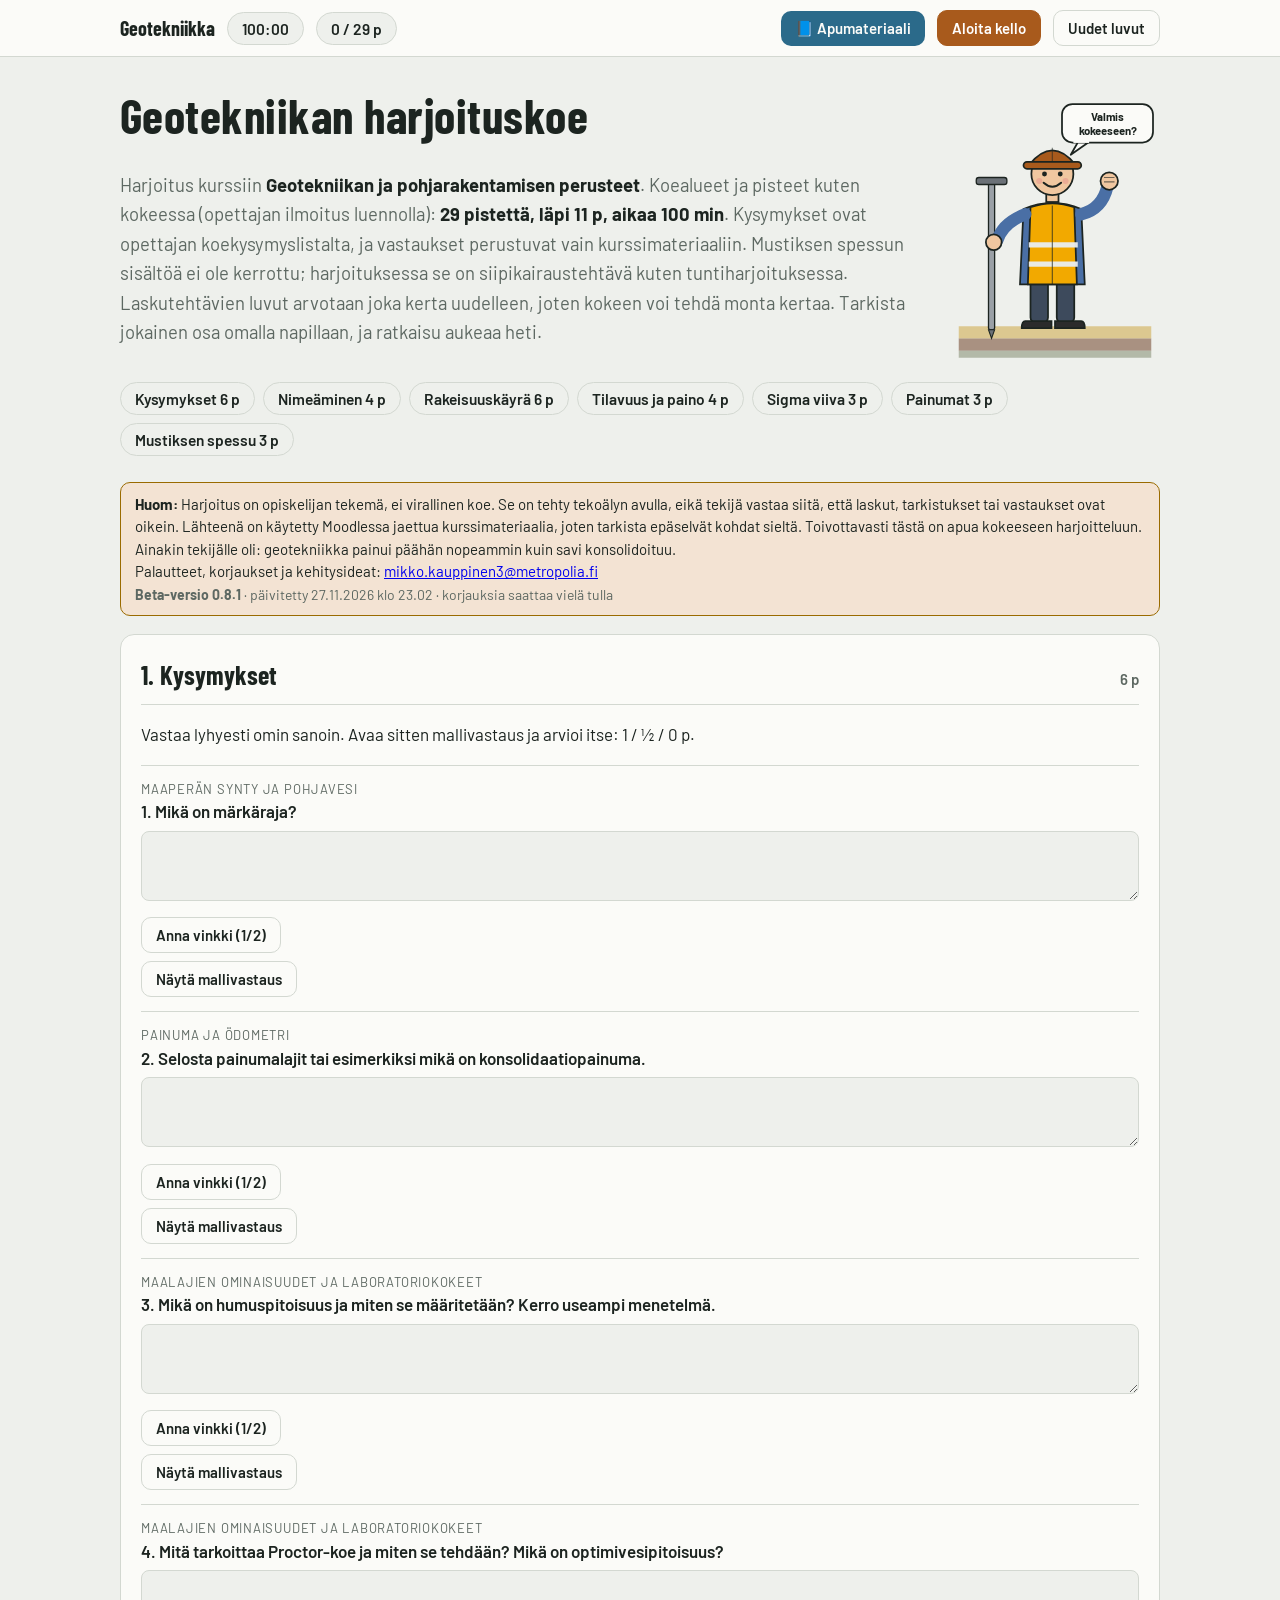
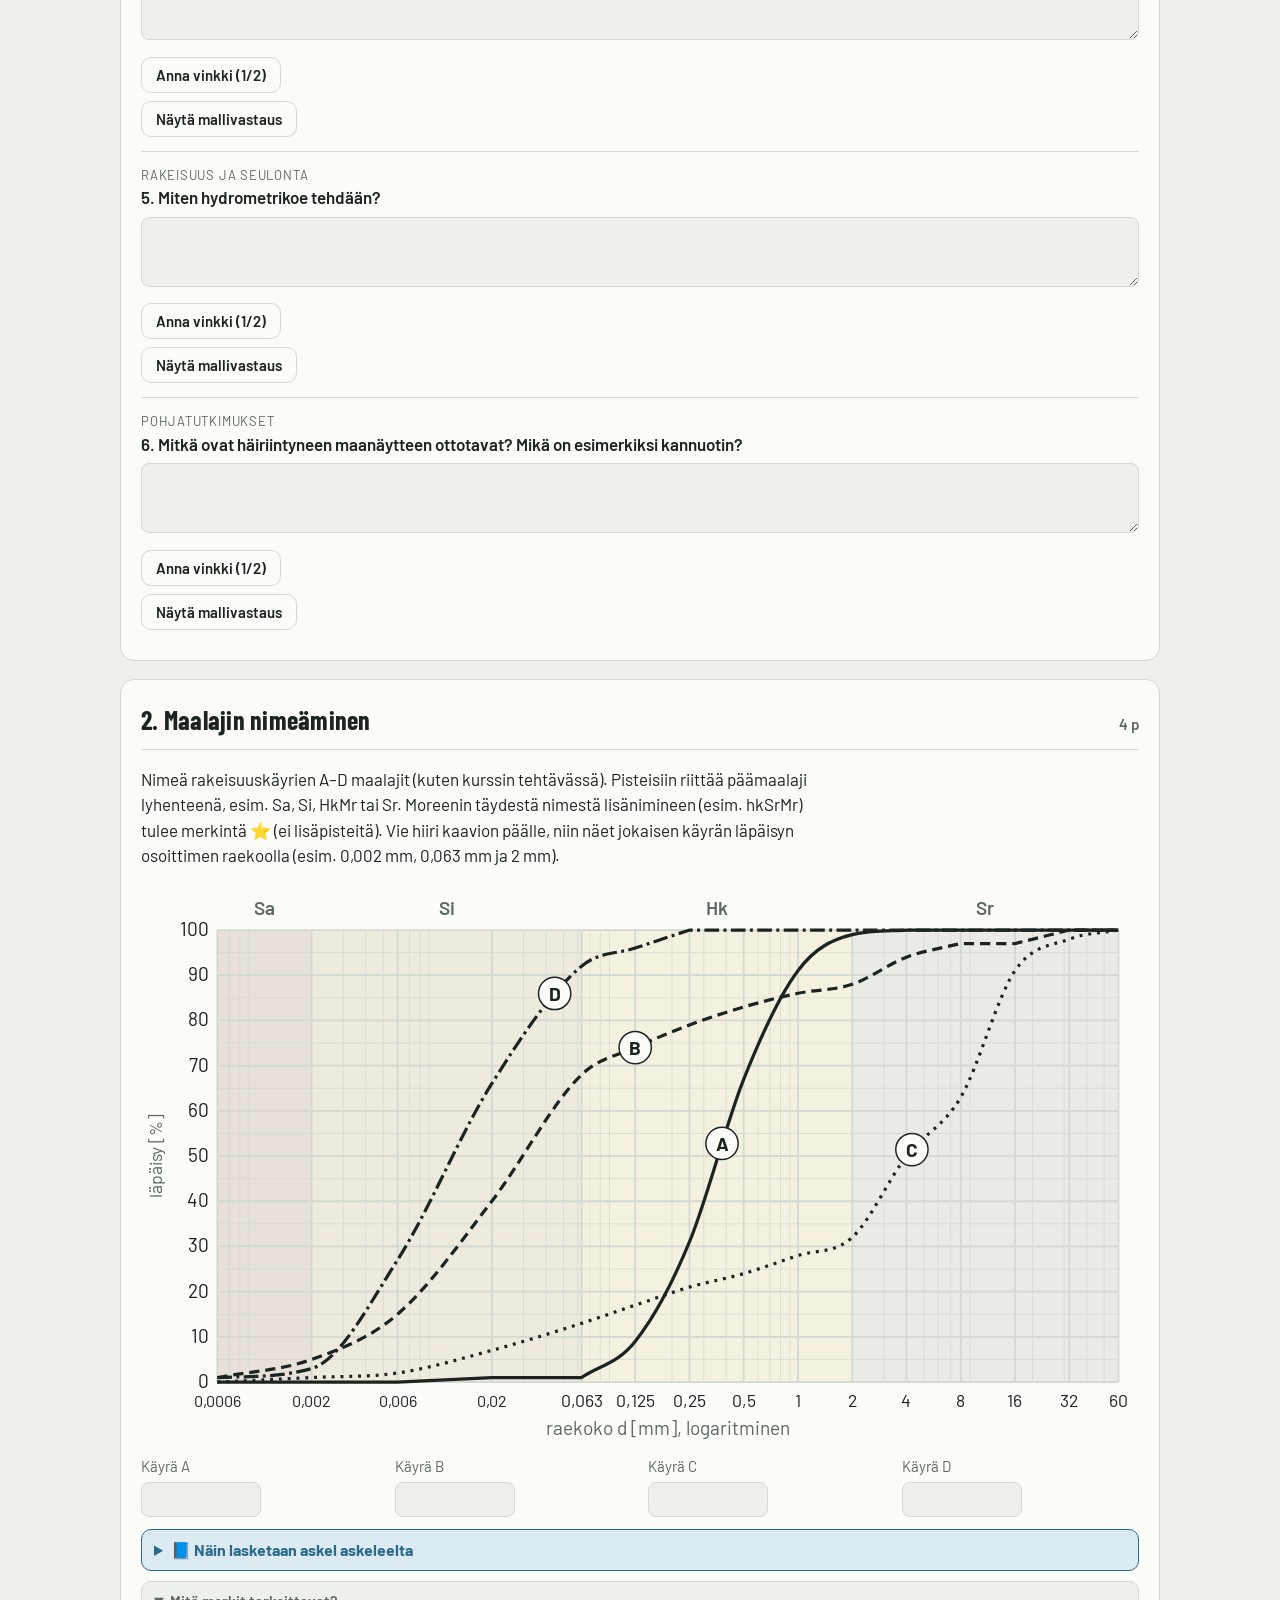
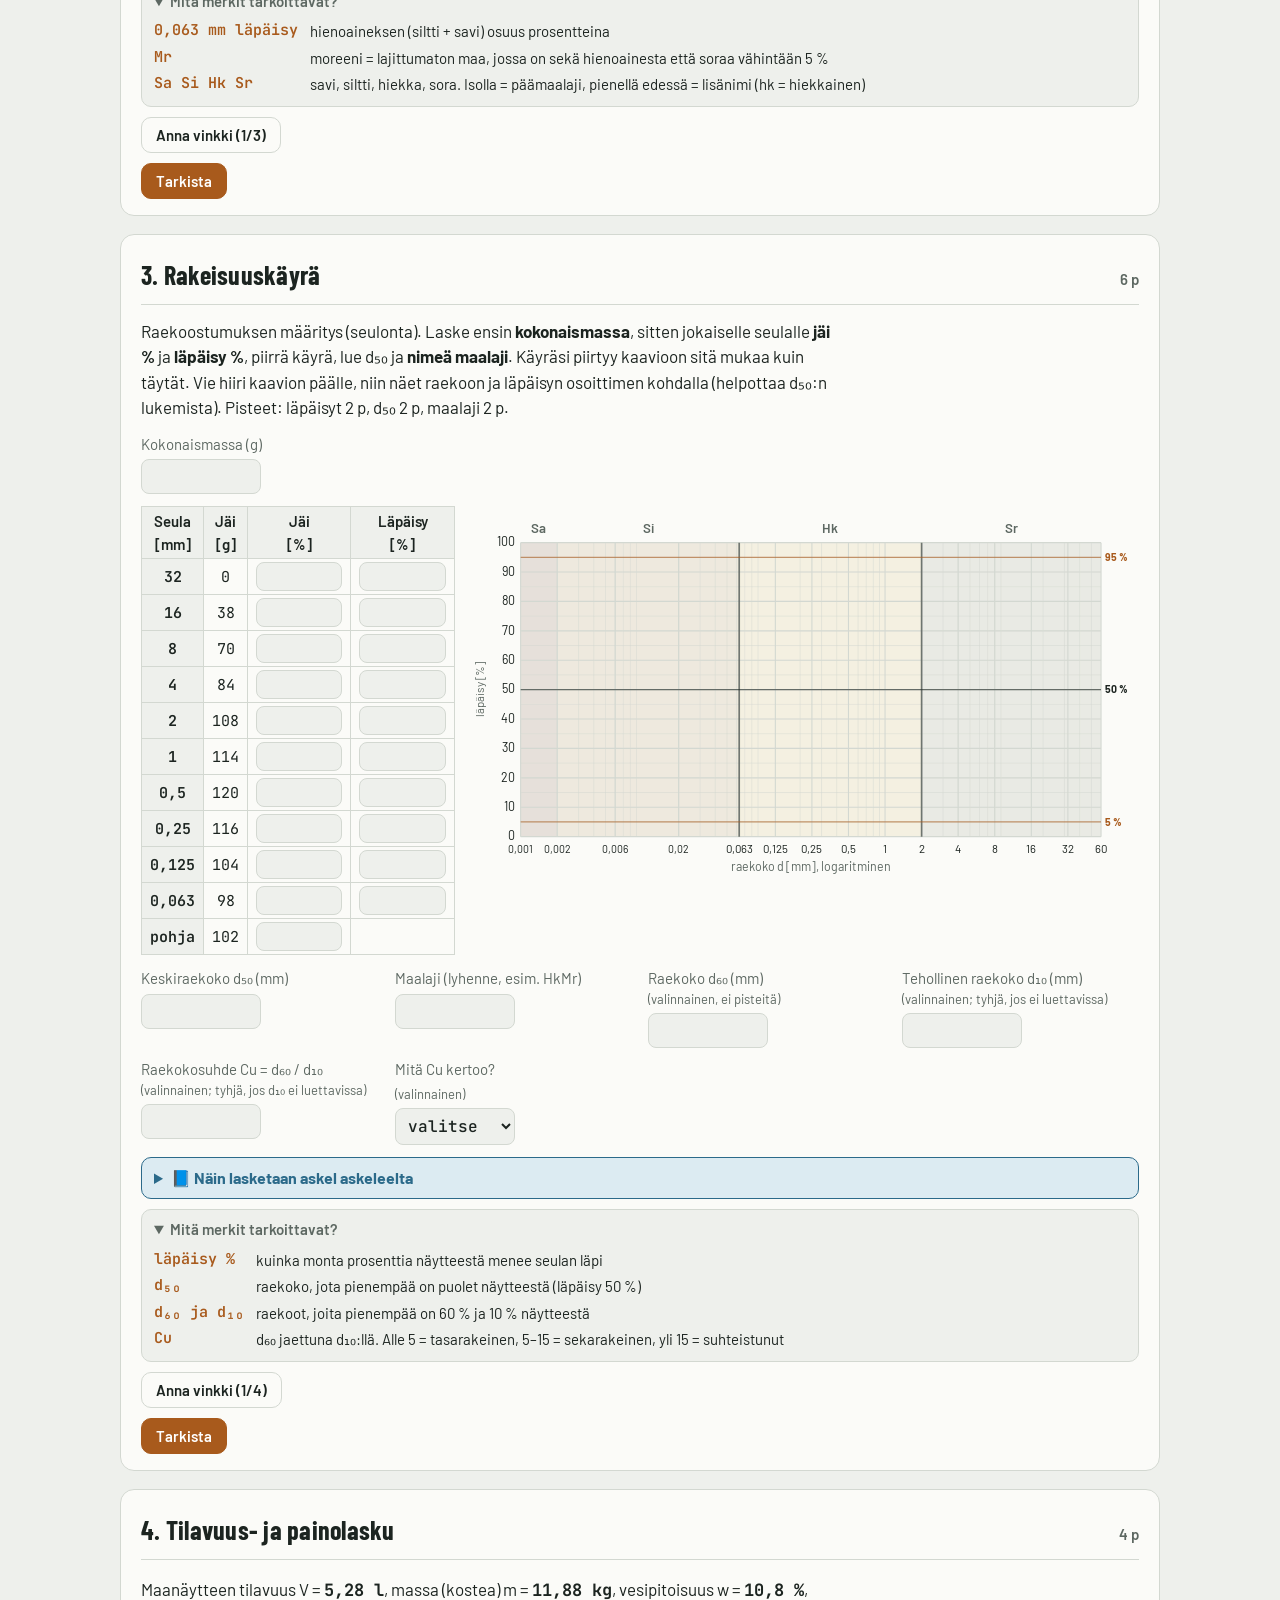
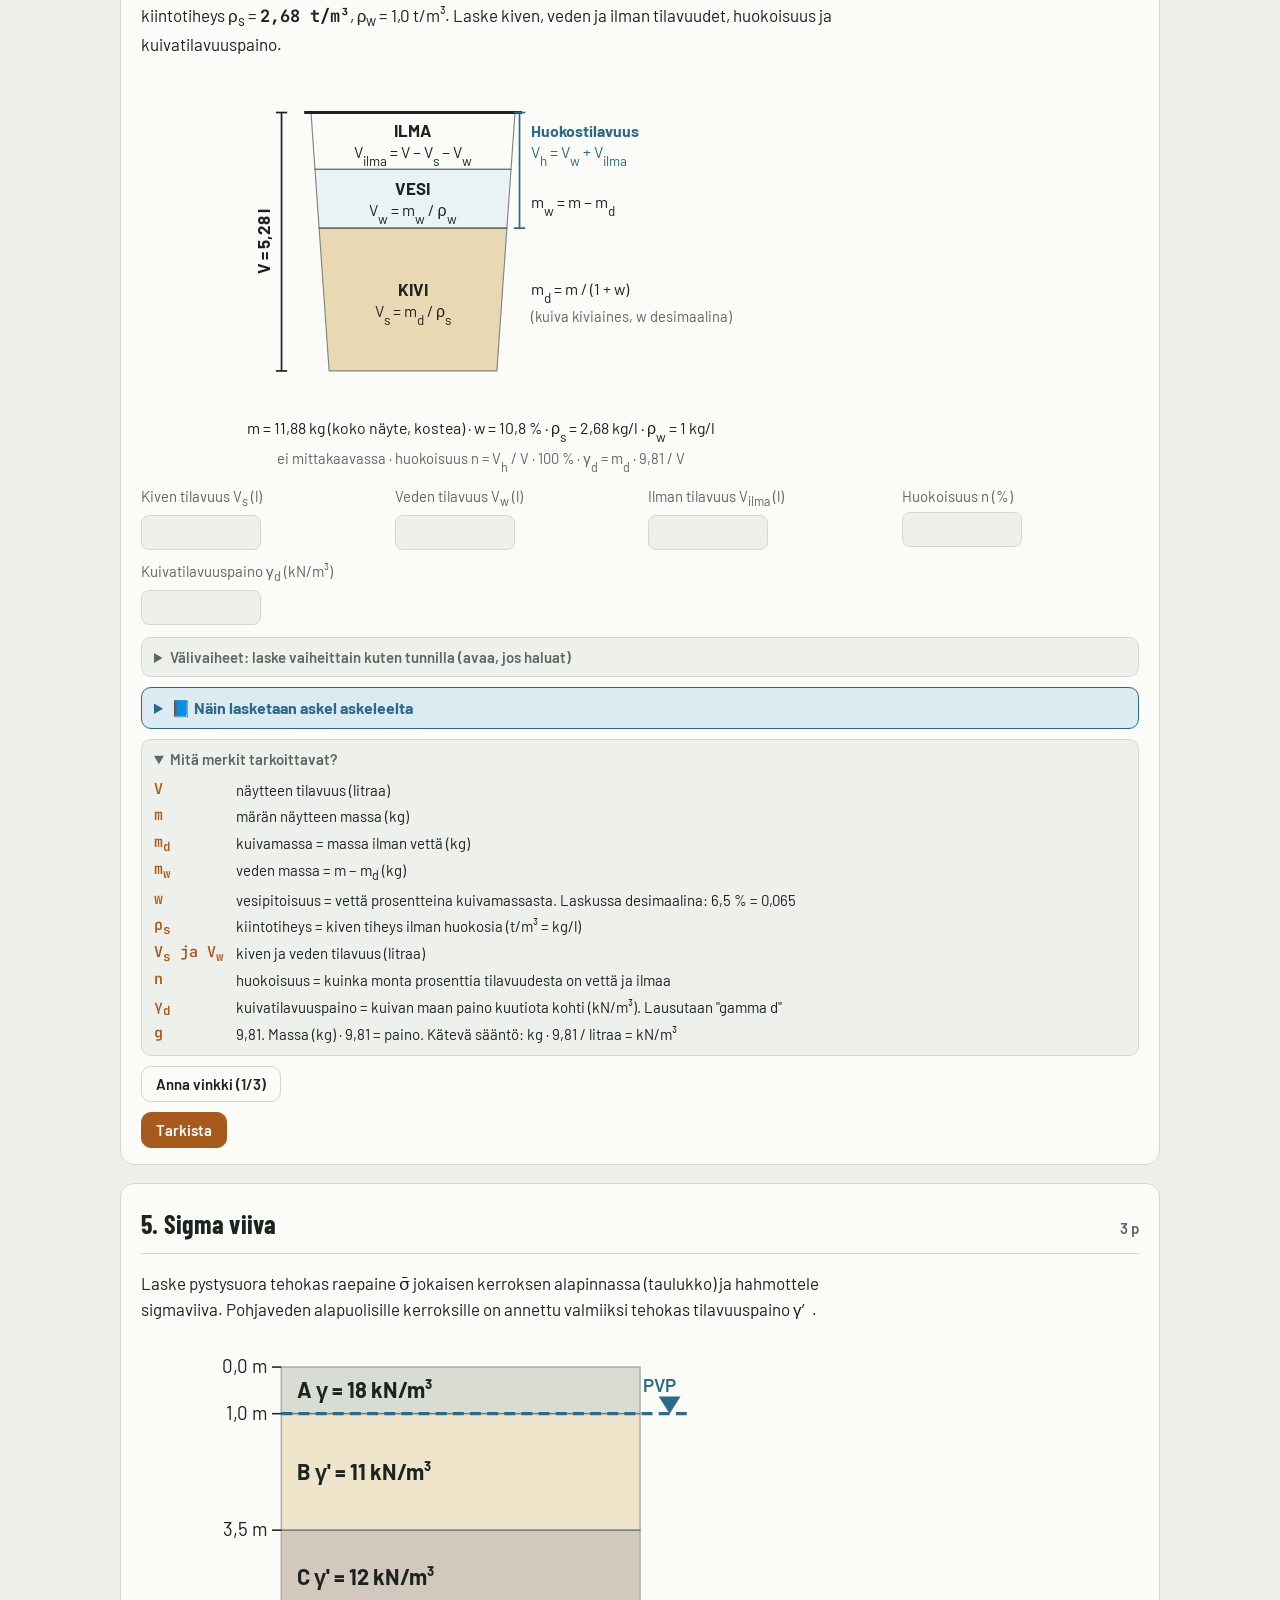
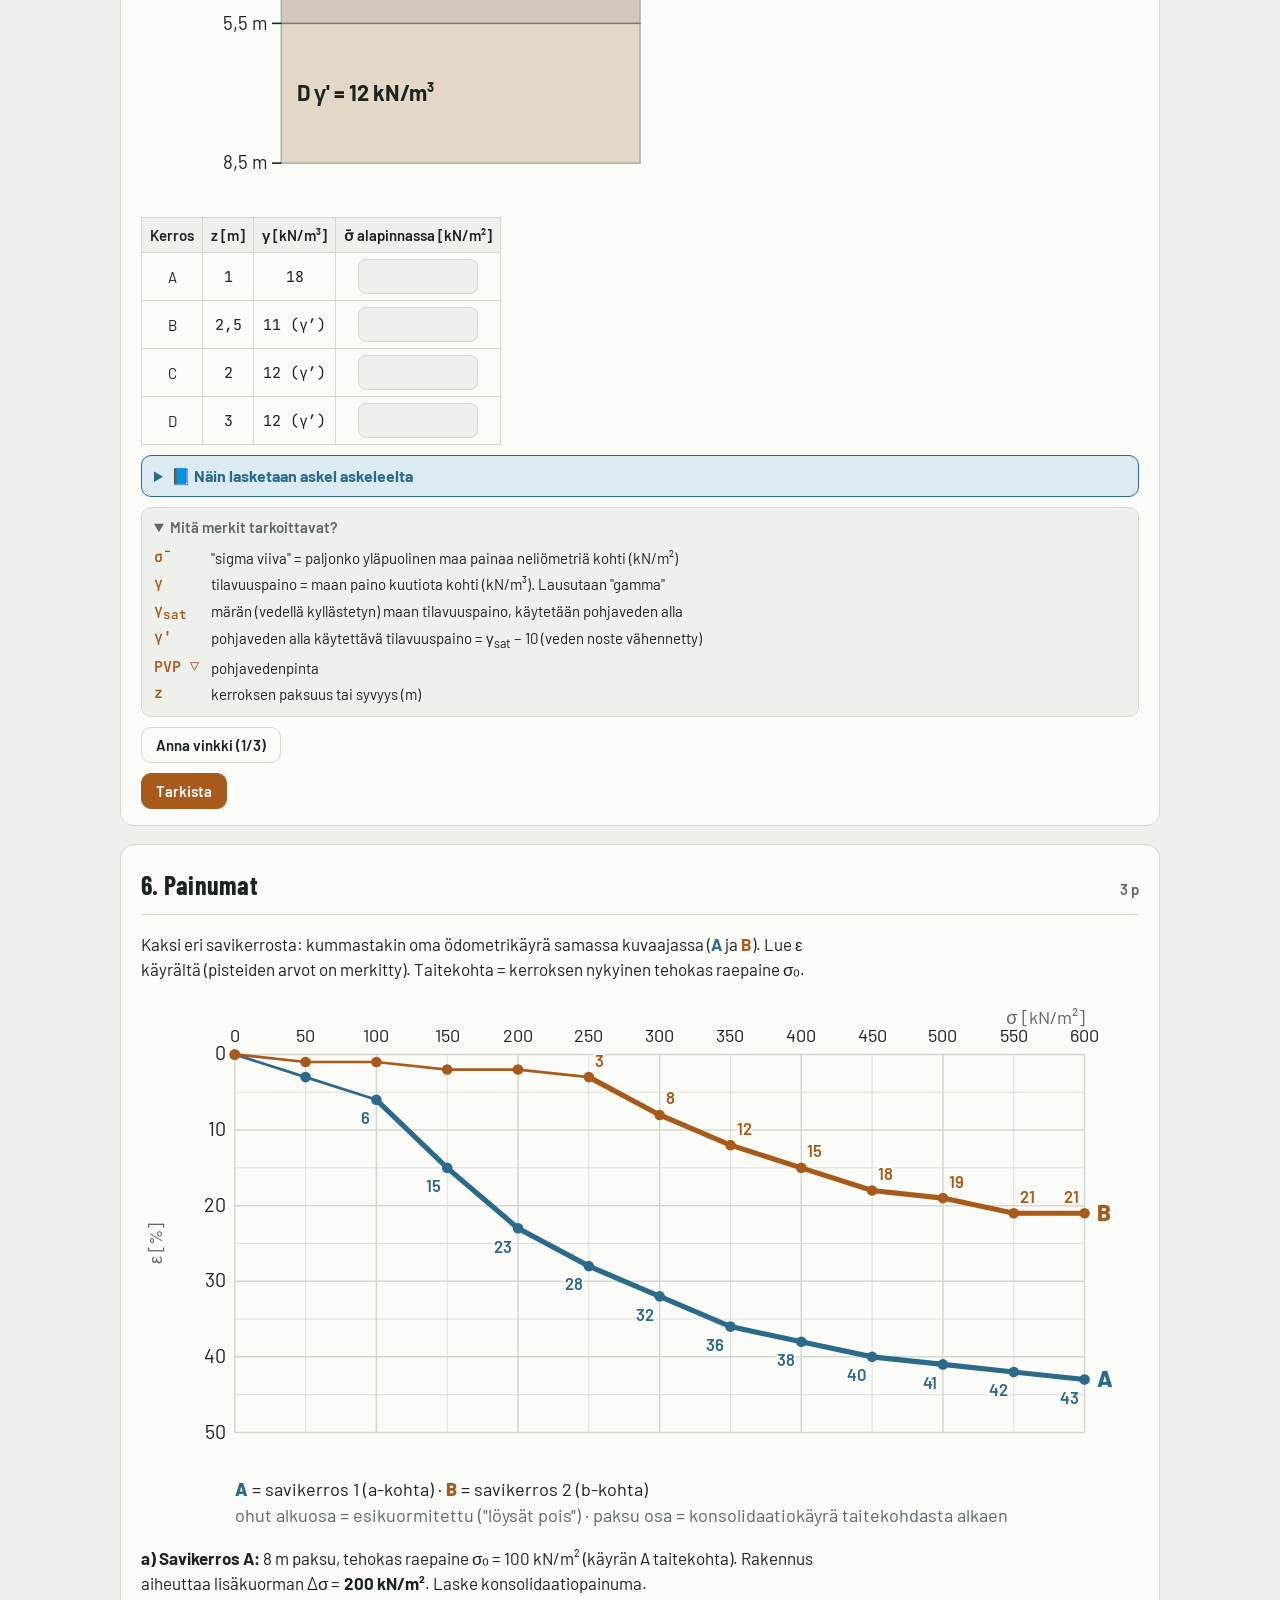
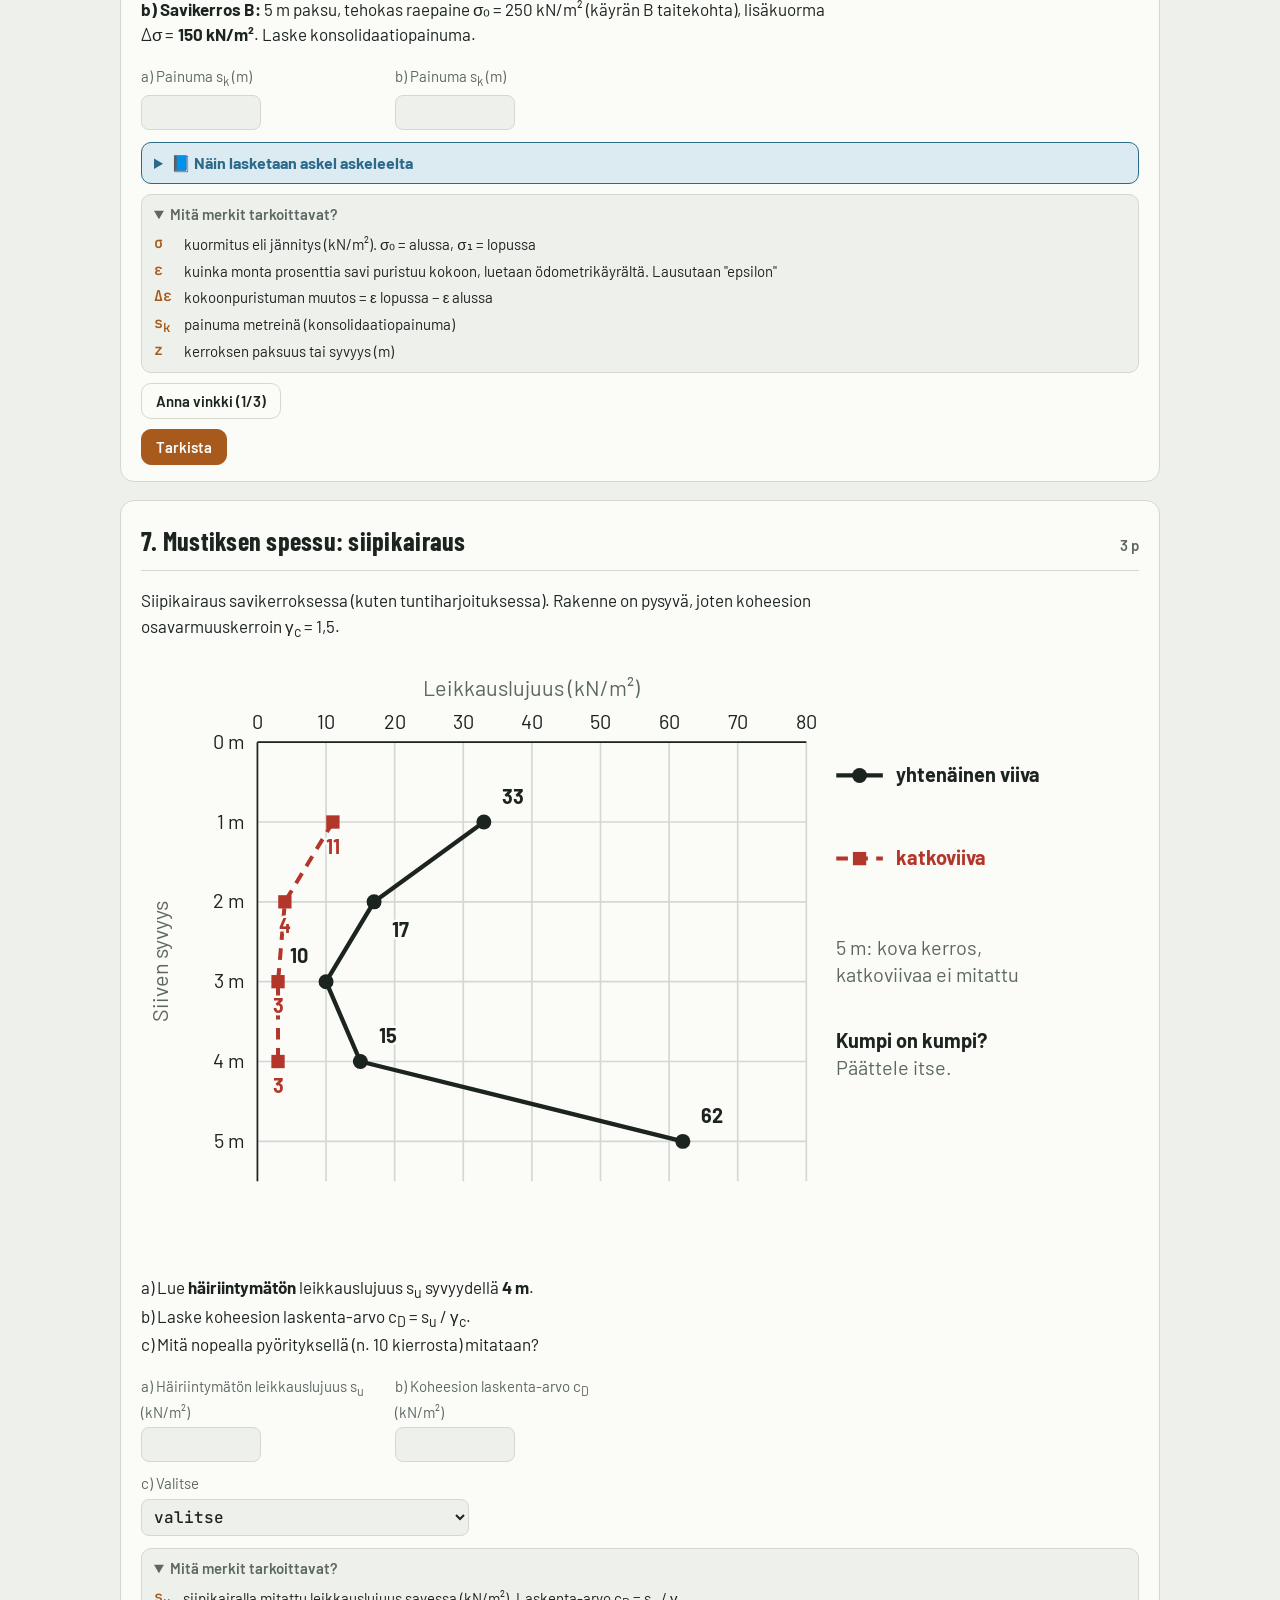
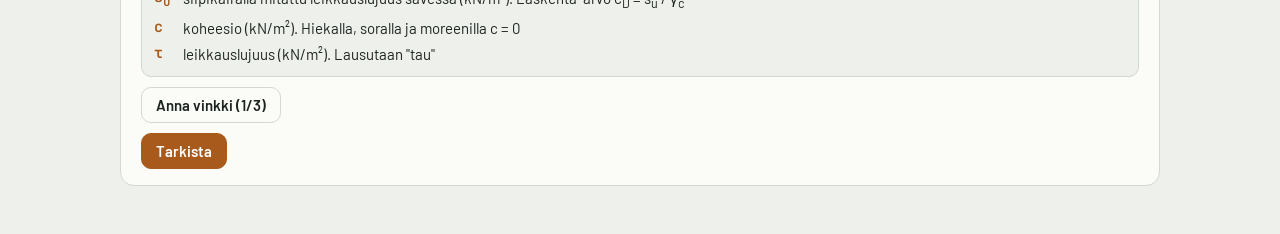
==== commit 8853393f: "Geotekniikka: debug + uudet luvut" ====
--- a/geotekniikka/index.html
+++ b/geotekniikka/index.html
@@ -234,7 +234,7 @@
     <span class="pill">Kysymykset 6 p</span><span class="pill">Nimeäminen 4 p</span><span class="pill">Rakeisuuskäyrä 6 p</span><span class="pill">Tilavuus ja paino 4 p</span><span class="pill">Sigma viiva 3 p</span><span class="pill">Painumat 3 p</span><span class="pill">Mustiksen spessu 3 p</span>
   </div>
 </header>
-<p class="vastuu" role="note"><b>Huom:</b> Harjoitus on opiskelijan tekemä, ei virallinen koe. Se on tehty tekoälyn avulla, eikä tekijä vastaa siitä, että laskut, tarkistukset tai vastaukset ovat oikein. Lähteenä on käytetty Moodlessa jaettua kurssimateriaalia, joten tarkista epäselvät kohdat sieltä. Toivottavasti tästä on apua kokeeseen harjoitteluun. Ainakin tekijälle oli: geotekniikka painui päähän nopeammin kuin savi konsolidoituu.<br>Palautteet, korjaukset ja kehitysideat: <a href="mailto:mikko.kauppinen3@metropolia.fi">mikko.kauppinen3@metropolia.fi</a><br><span class="versio"><b>Beta-versio 0.8.1</b> · päivitetty 27.11.2026 klo 22.03 · korjauksia saattaa vielä tulla</span></p>
+<p class="vastuu" role="note"><b>Huom:</b> Harjoitus on opiskelijan tekemä, ei virallinen koe. Se on tehty tekoälyn avulla, eikä tekijä vastaa siitä, että laskut, tarkistukset tai vastaukset ovat oikein. Lähteenä on käytetty Moodlessa jaettua kurssimateriaalia, joten tarkista epäselvät kohdat sieltä. Toivottavasti tästä on apua kokeeseen harjoitteluun. Ainakin tekijälle oli: geotekniikka painui päähän nopeammin kuin savi konsolidoituu.<br>Palautteet, korjaukset ja kehitysideat: <a href="mailto:mikko.kauppinen3@metropolia.fi">mikko.kauppinen3@metropolia.fi</a><br><span class="versio"><b>Beta-versio 0.8.1</b> · päivitetty 27.11.2026 klo 23.02 · korjauksia saattaa vielä tulla</span></p>
 <main id="koe"></main>
 <section class="tulos" id="tulos" hidden></section>
 
@@ -1106,7 +1106,7 @@
 }
 let varmistus = null;
 $('#uusi').onclick = () => {
-  const kesken = koeTila && (Object.keys(koeTila.arvot || {}).length || (koeTila.tarkistetut || []).length || loppu);
+  const kesken = koeTila && !koeTila.debug && (Object.keys(koeTila.arvot || {}).length || (koeTila.tarkistetut || []).length || loppu);
   if (kesken && !varmistus) { $('#uusi').textContent = 'Varmasti? Paina uudelleen'; $('#uusi').classList.add('bad'); varmistus = setTimeout(() => { varmistus = null; $('#uusi').textContent = 'Uudet luvut'; $('#uusi').classList.remove('bad'); }, 3500); return; }
   clearTimeout(varmistus); varmistus = null; $('#uusi').textContent = 'Uudet luvut'; $('#uusi').classList.remove('bad');
   nollaaKaikki();
@@ -1136,6 +1136,7 @@
   aseta('p1', T.P.s1); aseta('p2', T.P.s2);
   aseta('e1s', T.E.su, 0); aseta('e1c', T.E.cD, 2); { const l = document.getElementById('e3'); if (l) l.value = T.E.kys.oikea; }
   document.querySelectorAll('[data-nayta]').forEach(b => b.click());   // kysymysten mallivastaukset auki
+  if (koeTila) { koeTila.debug = true; tallennaKoe(); }   // Uudet luvut ilman varmistusta (Mikko 27.11.2026)
   document.querySelectorAll('[data-tarkista]').forEach(b => b.click());   // ratkaisut, apuviivat (d₁₀/d₅₀/d₆₀) ja pisteet näkyviin heti
 };
 
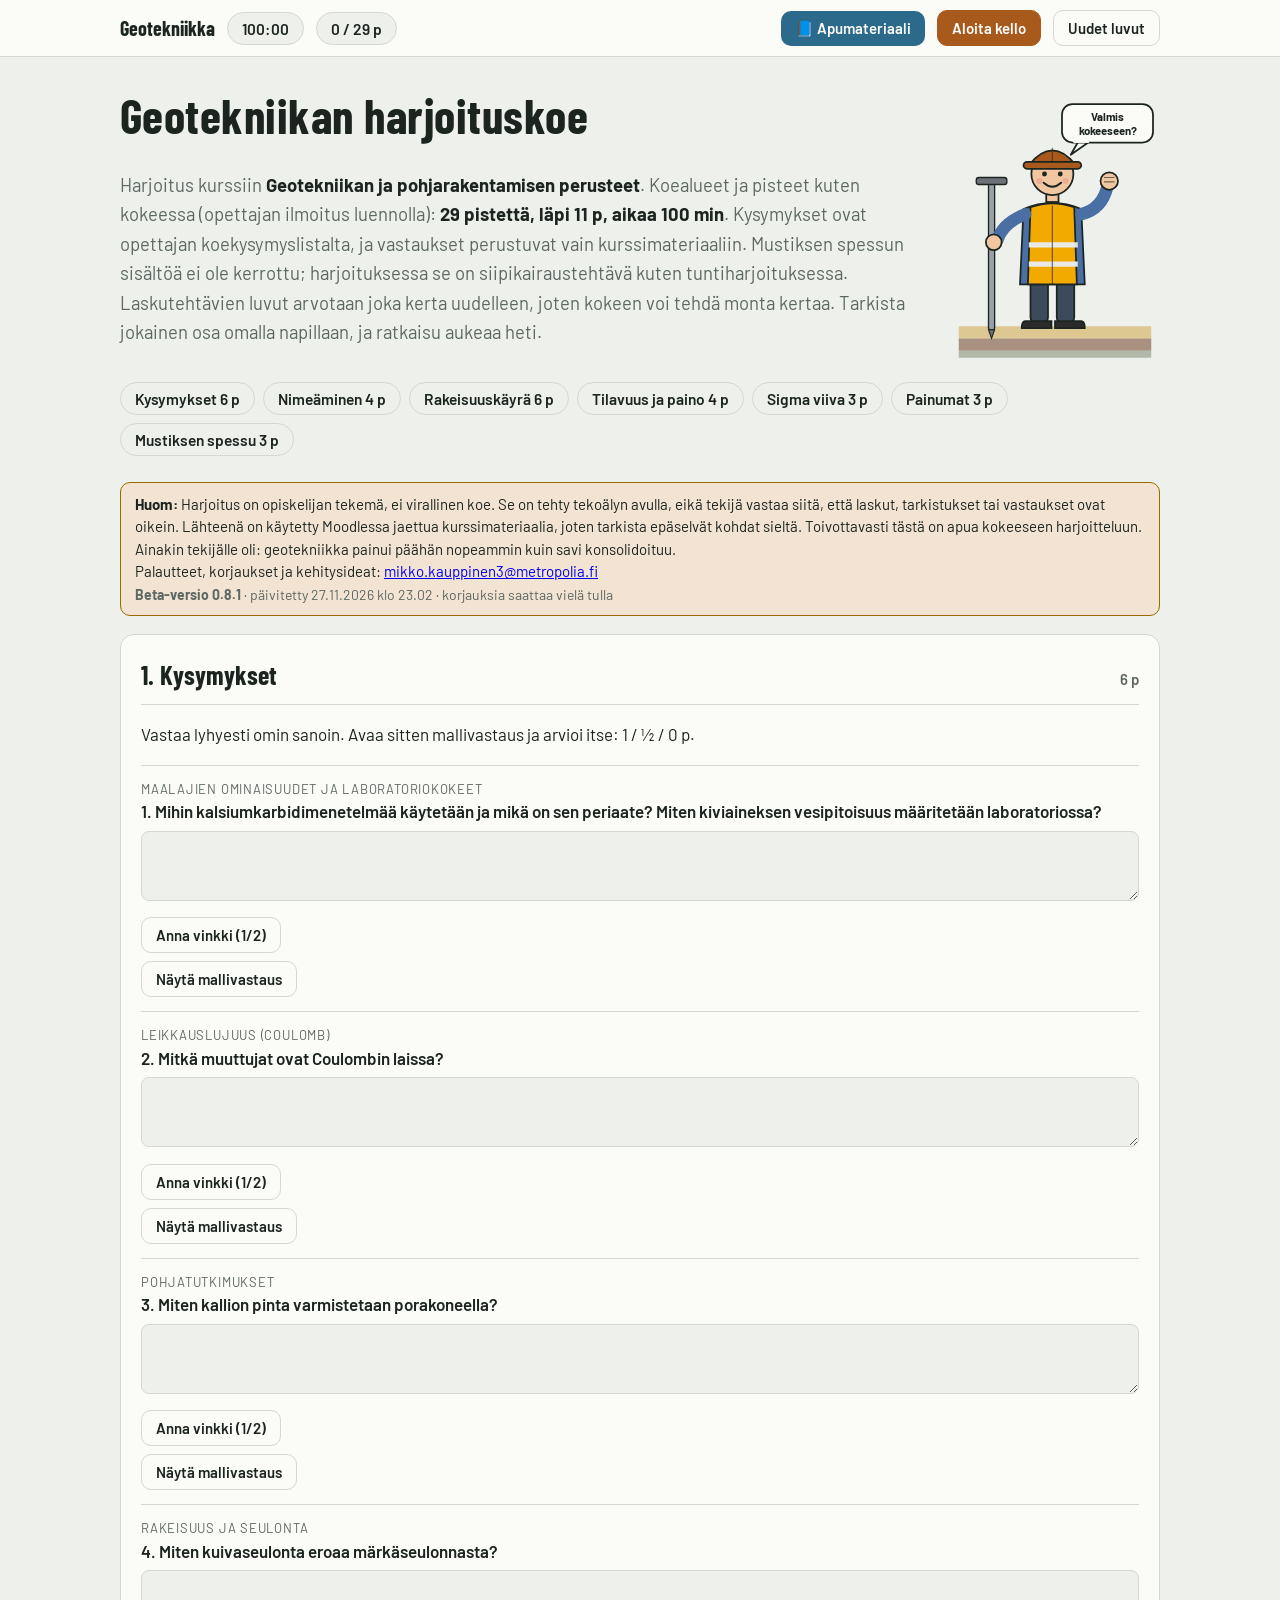
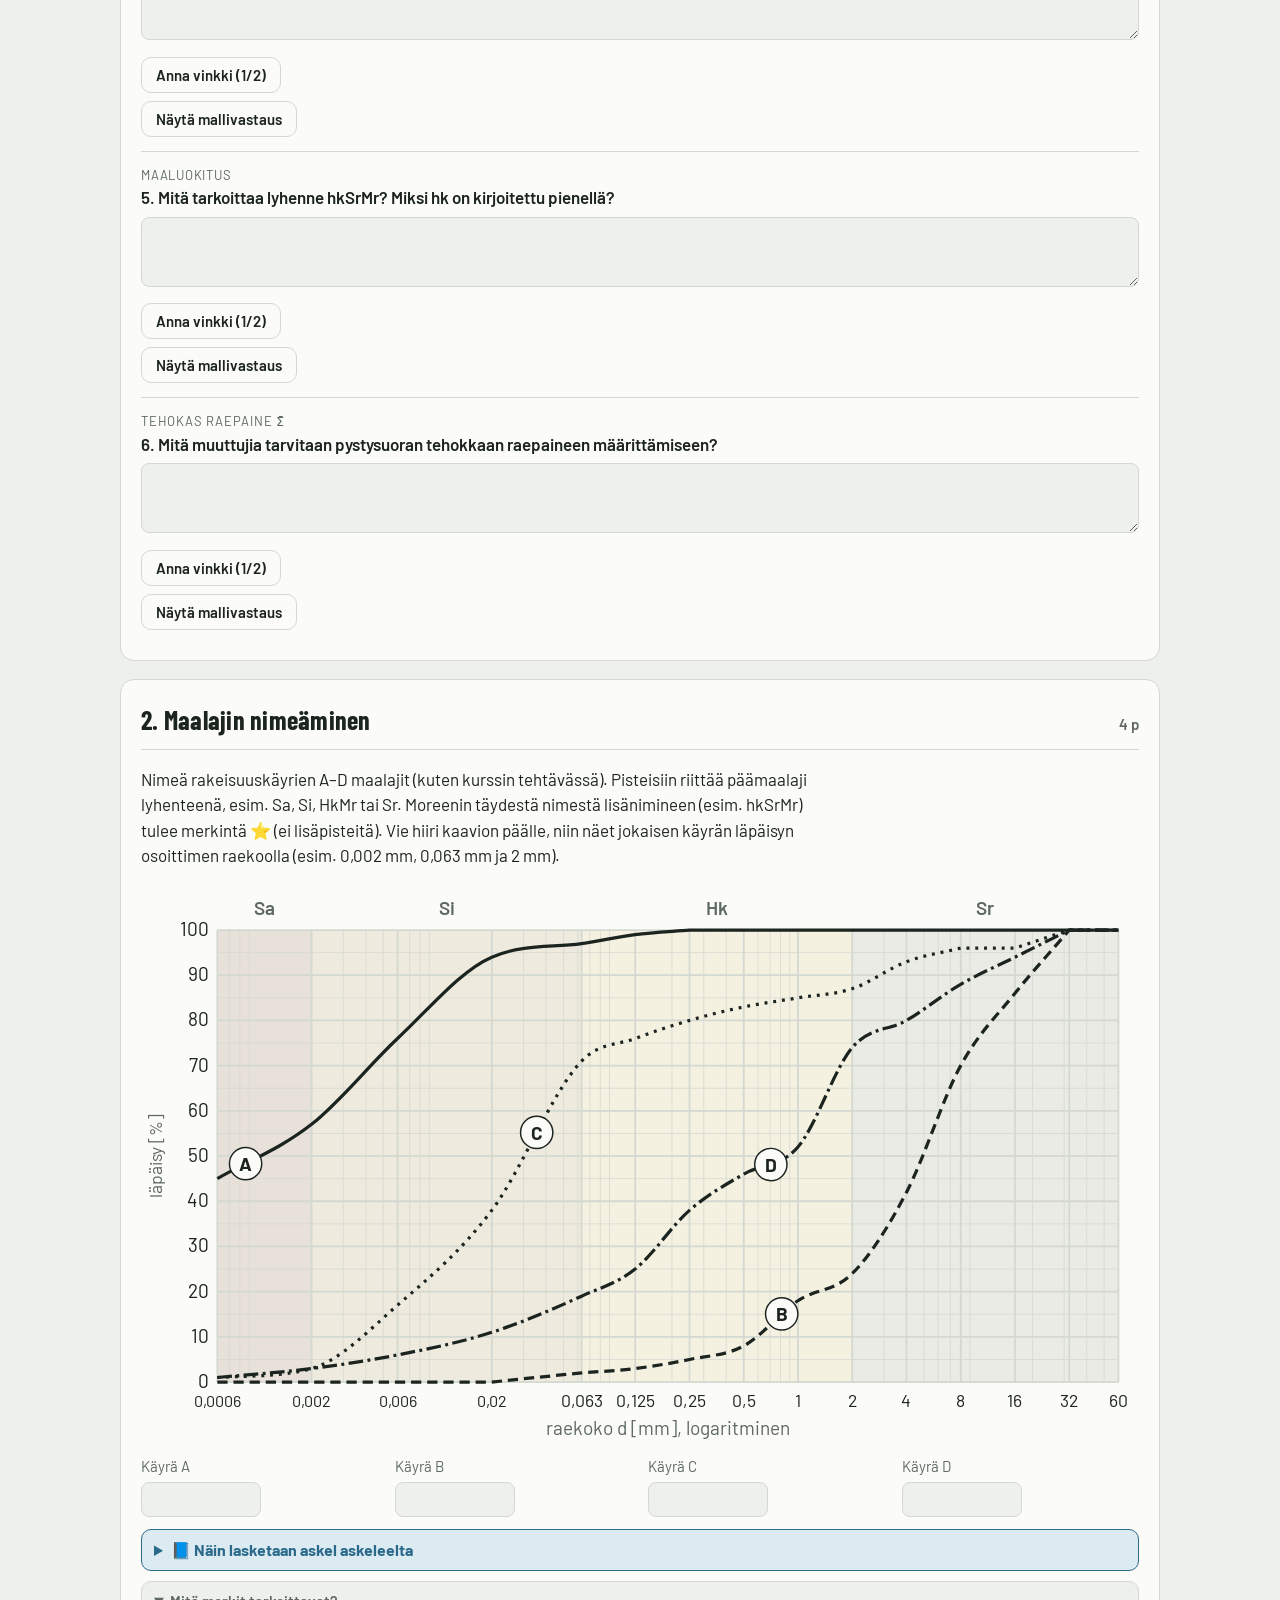
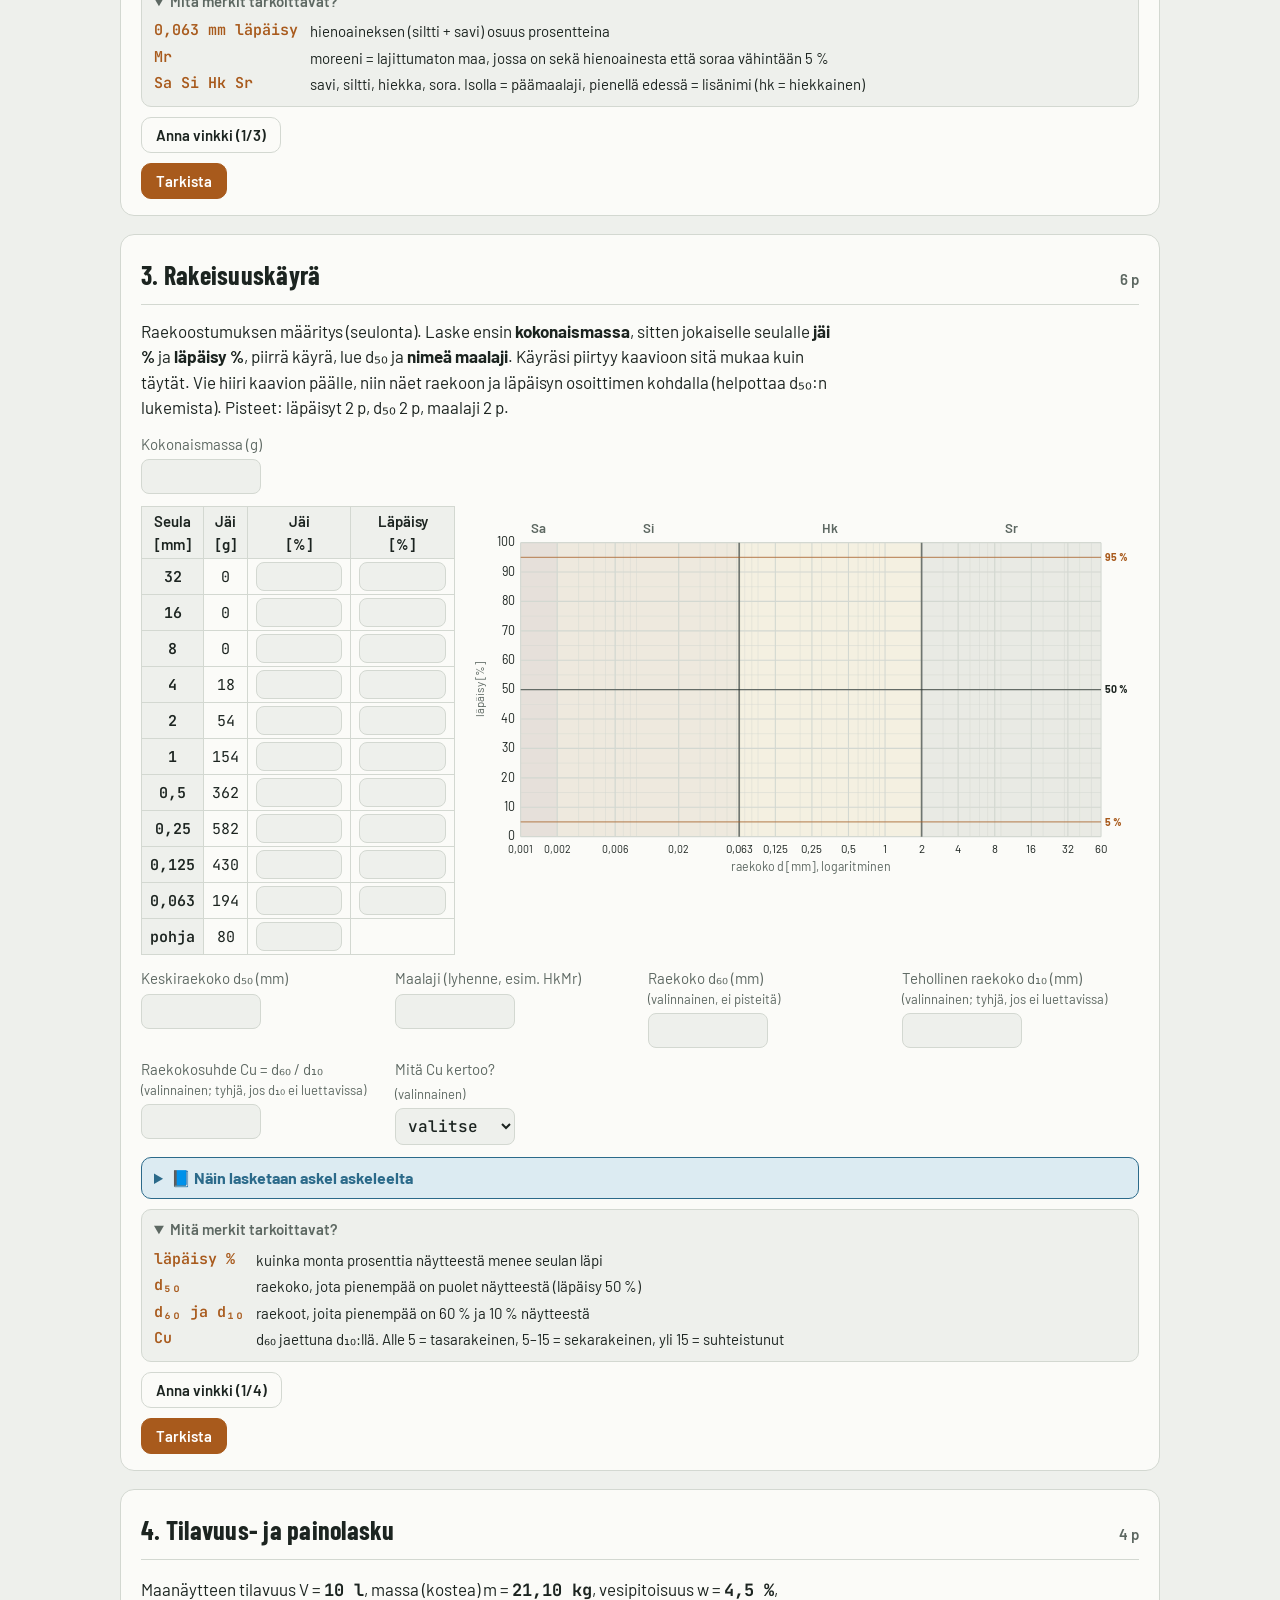
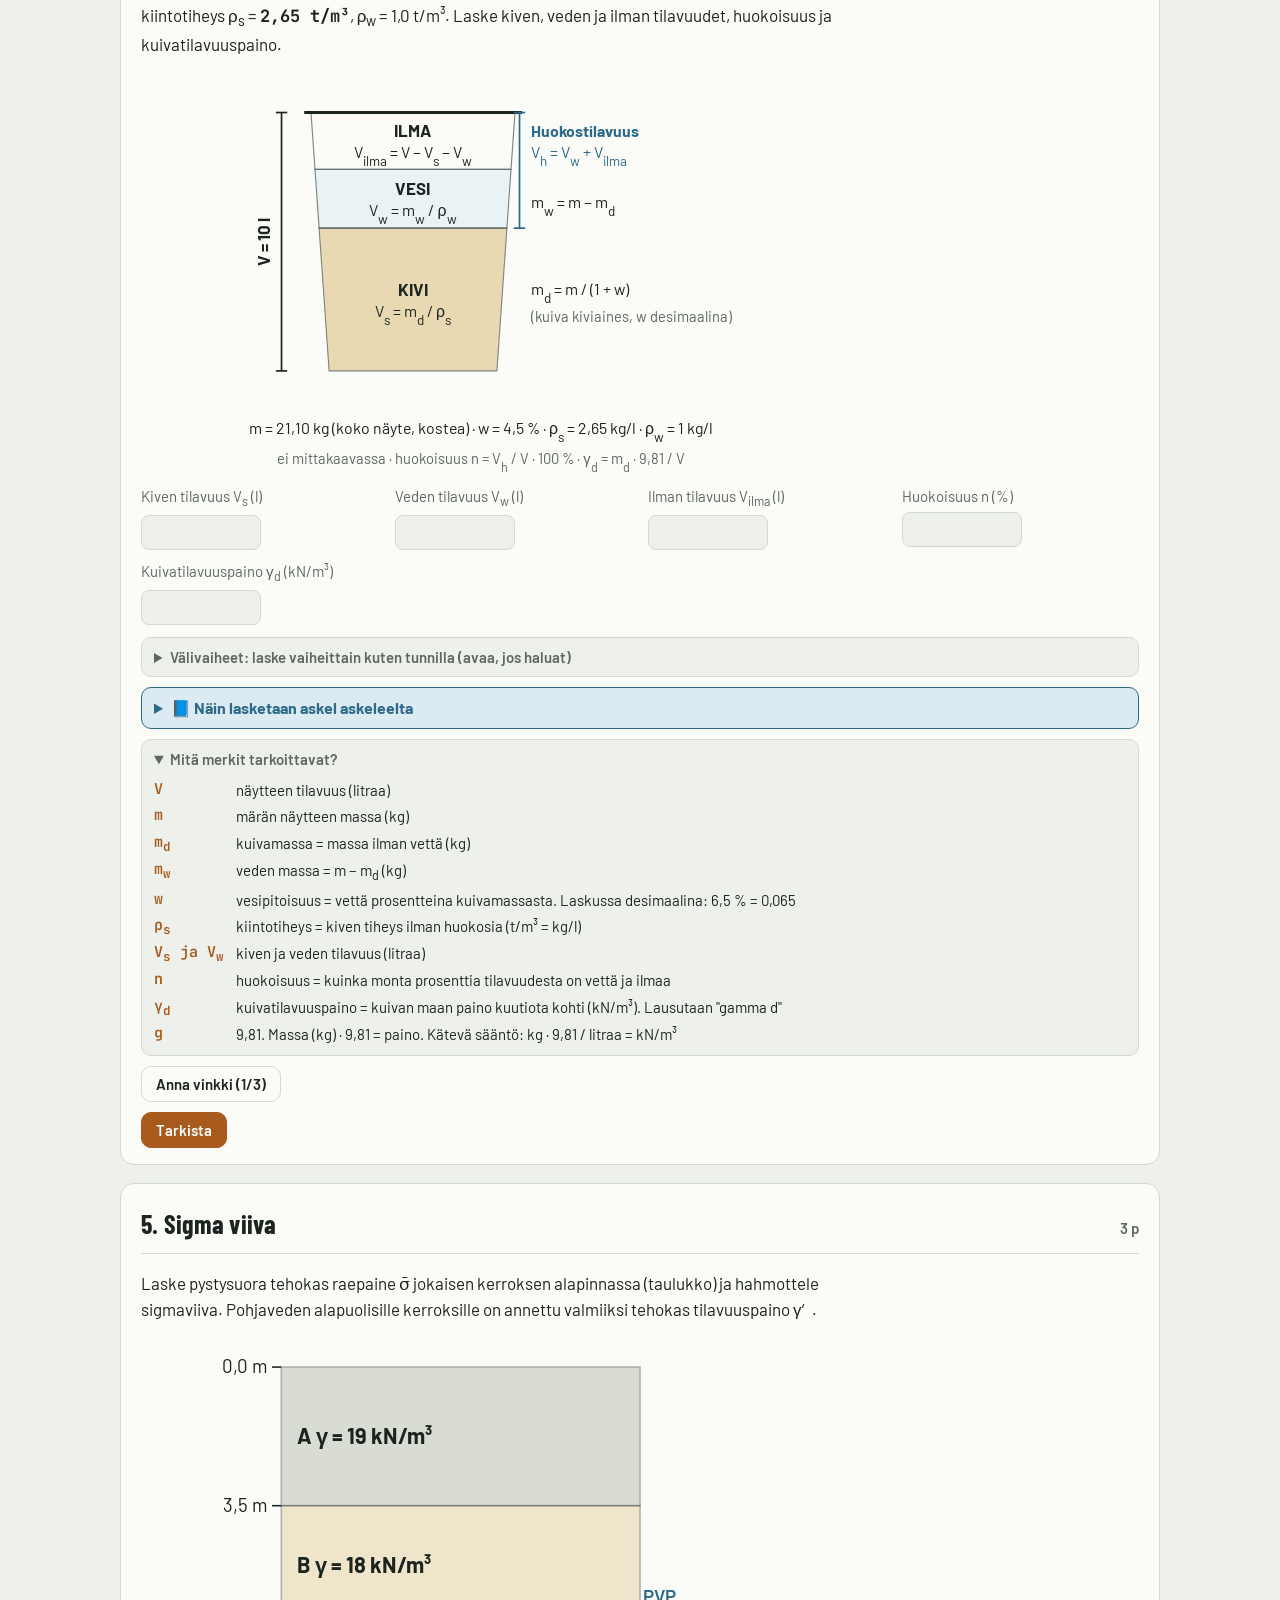
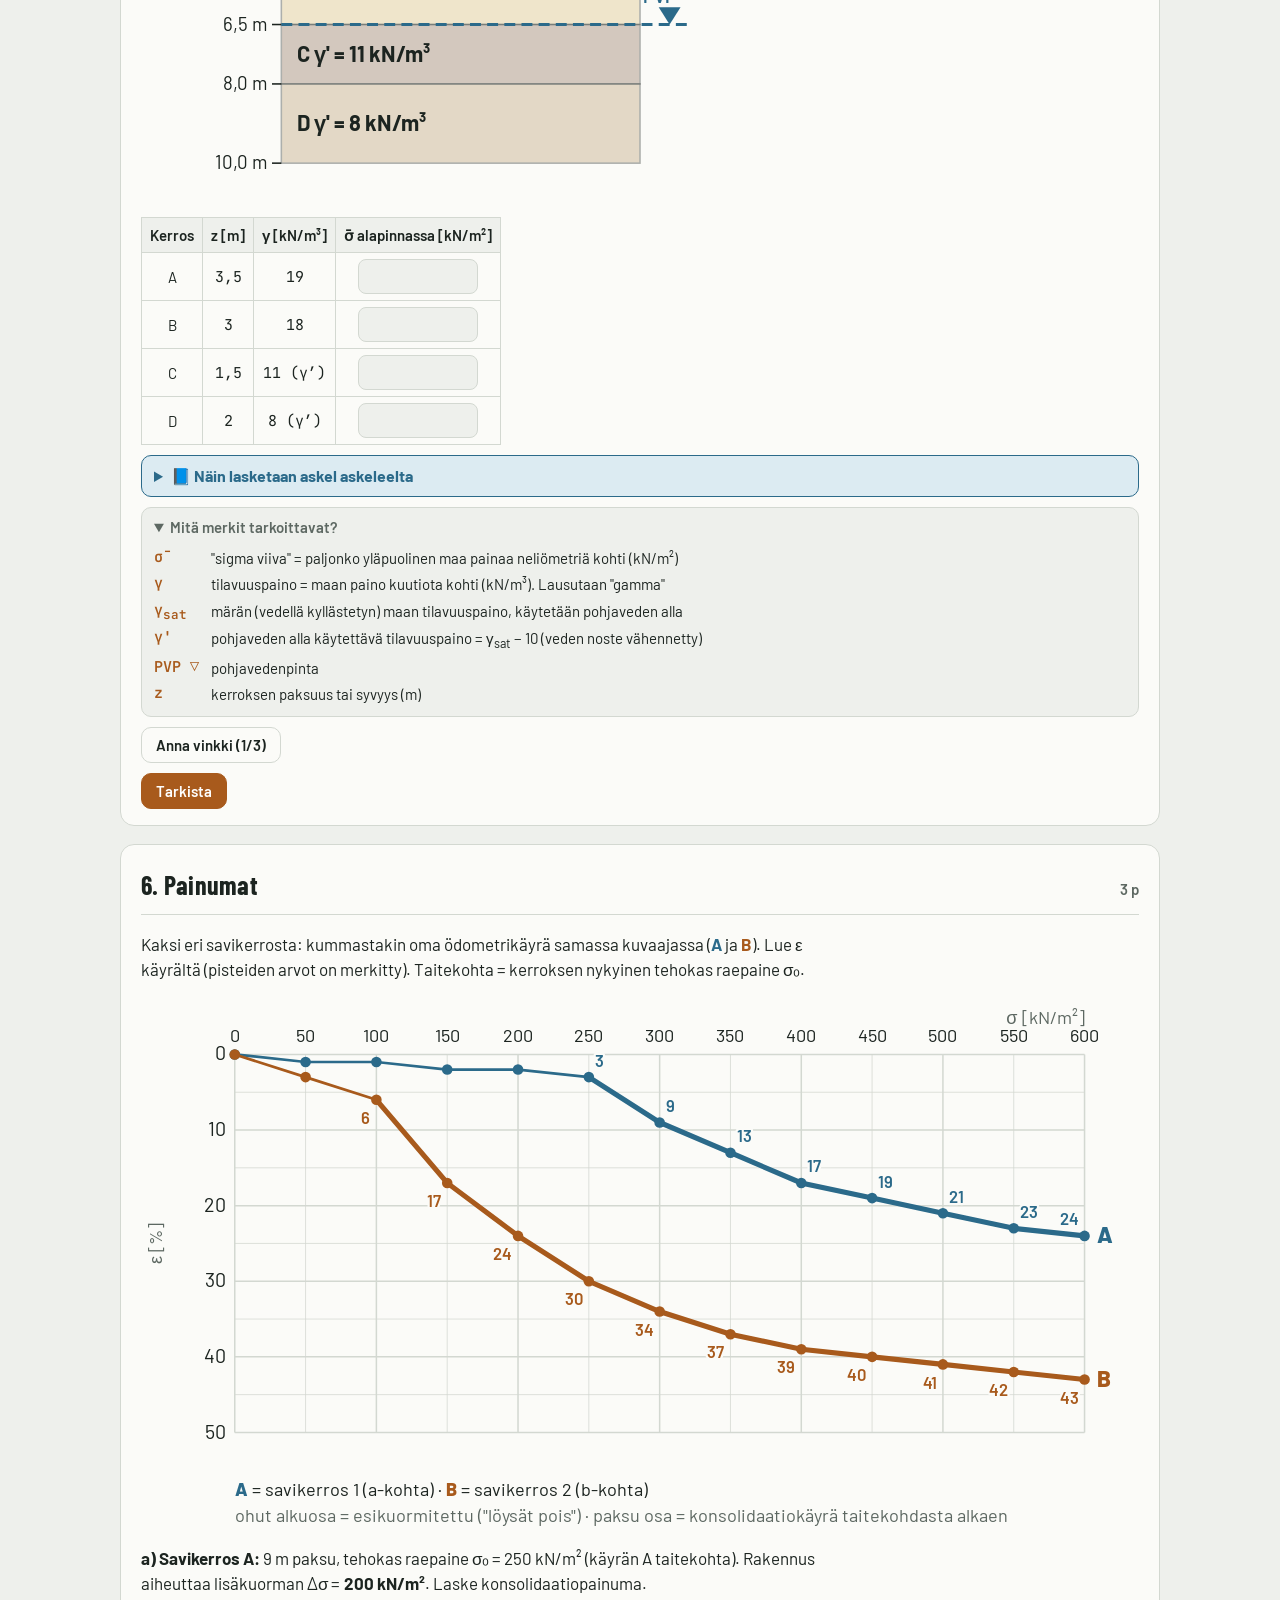
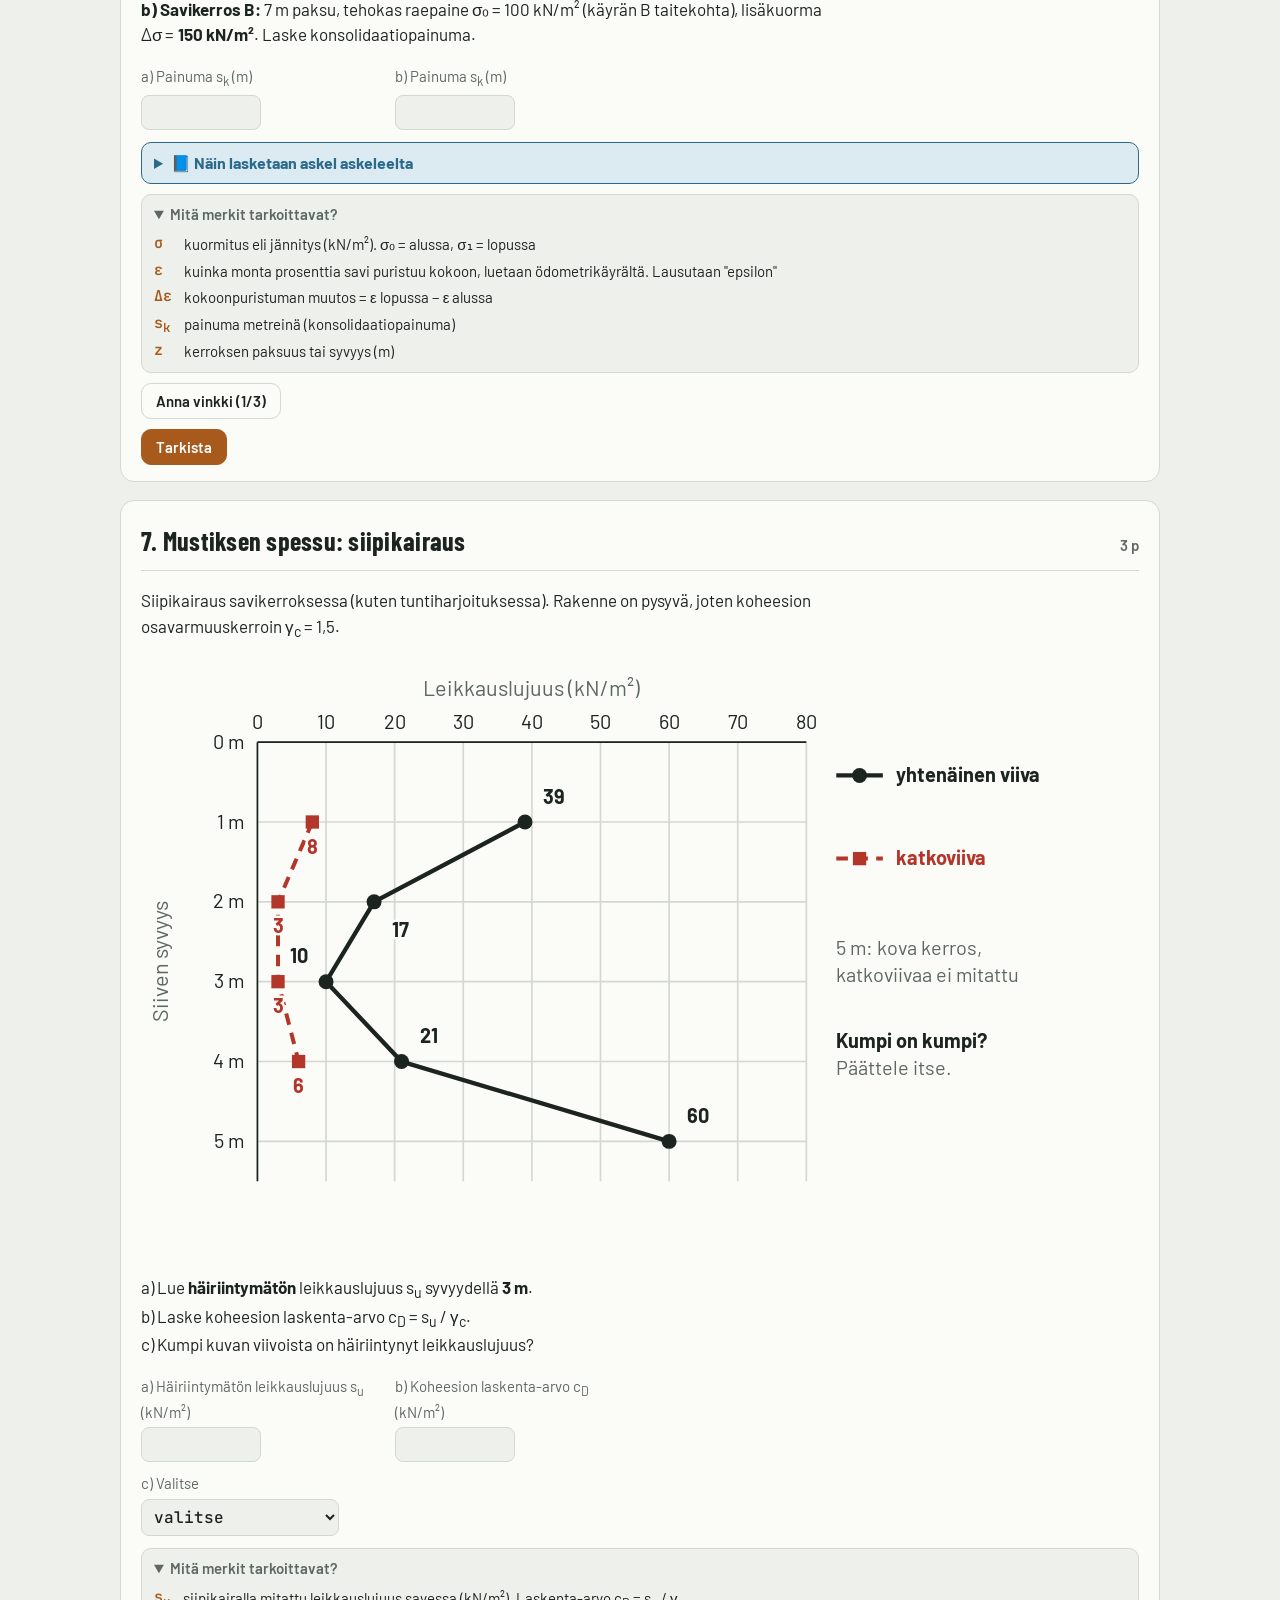
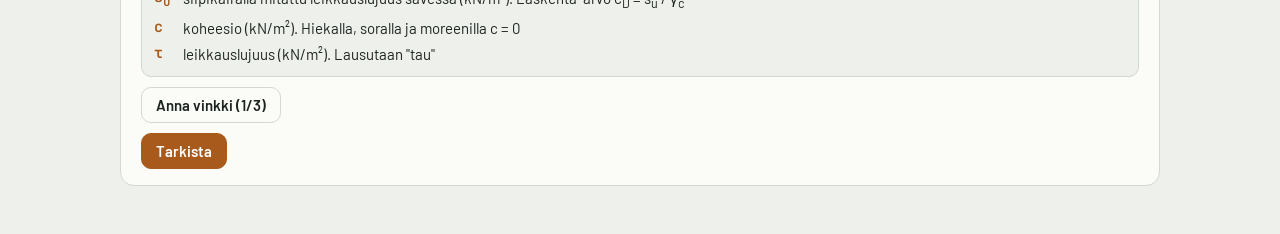
==== commit 10463c7a: "Geotekniikka: debugista poistuminen nollaa" ====
--- a/geotekniikka/index.html
+++ b/geotekniikka/index.html
@@ -1115,7 +1115,8 @@
 /* Debug (Mikko 27.11.2026): näkyy vain osoitteella …#debug, täyttää oikeat vastaukset kenttiin. Ei vaikuta tavalliseen käyttöön. */
 let debugTila = (() => { try { return localStorage.getItem('geo_debug') === '1'; } catch (e) { return false; } })();
 const debugMuisti = () => debugTila;
-const debugNakyy = () => { const b = $('#debug'); if (b) b.hidden = !(location.hash === '#debug' || debugMuisti()); };
+const debugNakyy = () => { const b = $('#debug'); if (!b) return; b.hidden = !(location.hash === '#debug' || debugMuisti());
+  if (b.hidden && koeTila && koeTila.debug) nollaaKaikki(); };   // debugista poistuminen: debugilla täytetty koe pois, uusi tyhjä koe (Mikko 27.11.2026)
 debugNakyy(); window.addEventListener('hashchange', debugNakyy);
 // piilotettu avaus: 3 klikkausta versioriviin (Beta-versio …) näyttää tai piilottaa debug-napin, valinta muistetaan tässä selaimessa
 let debugKlikit = [];
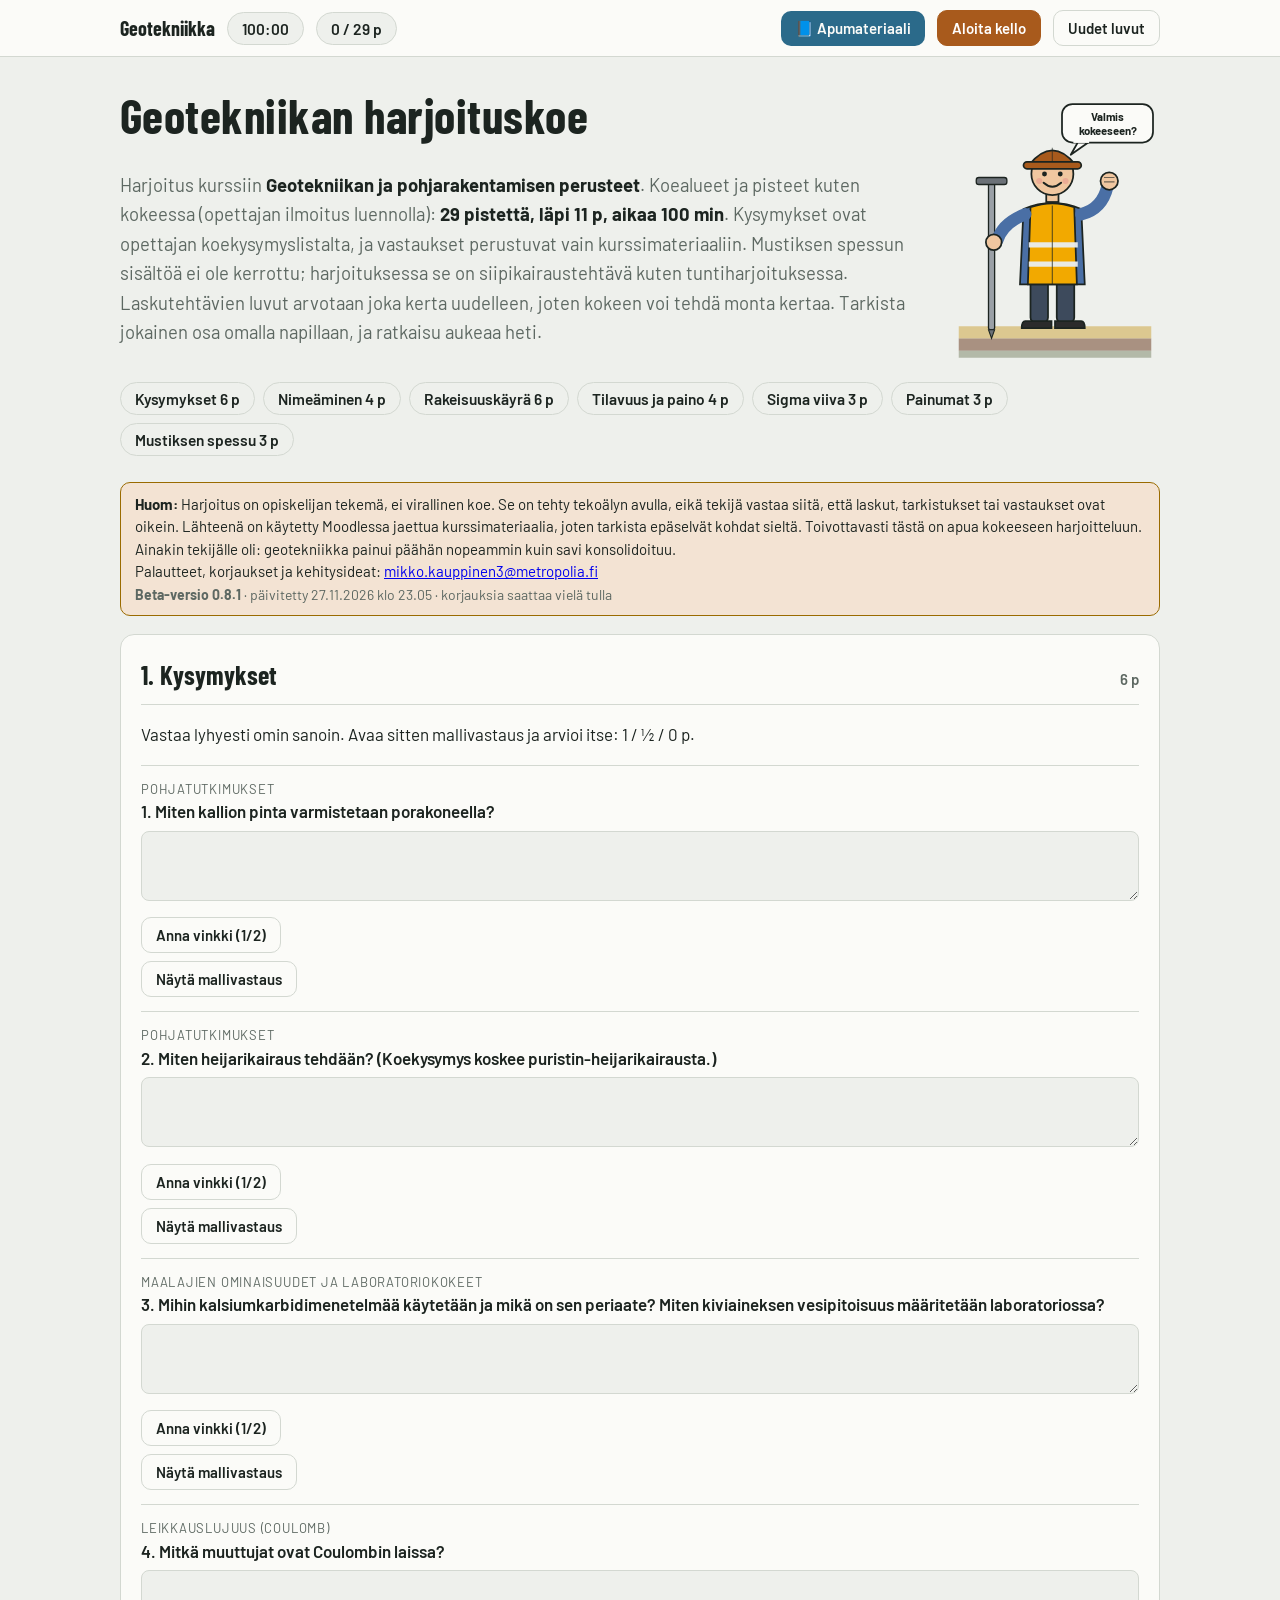
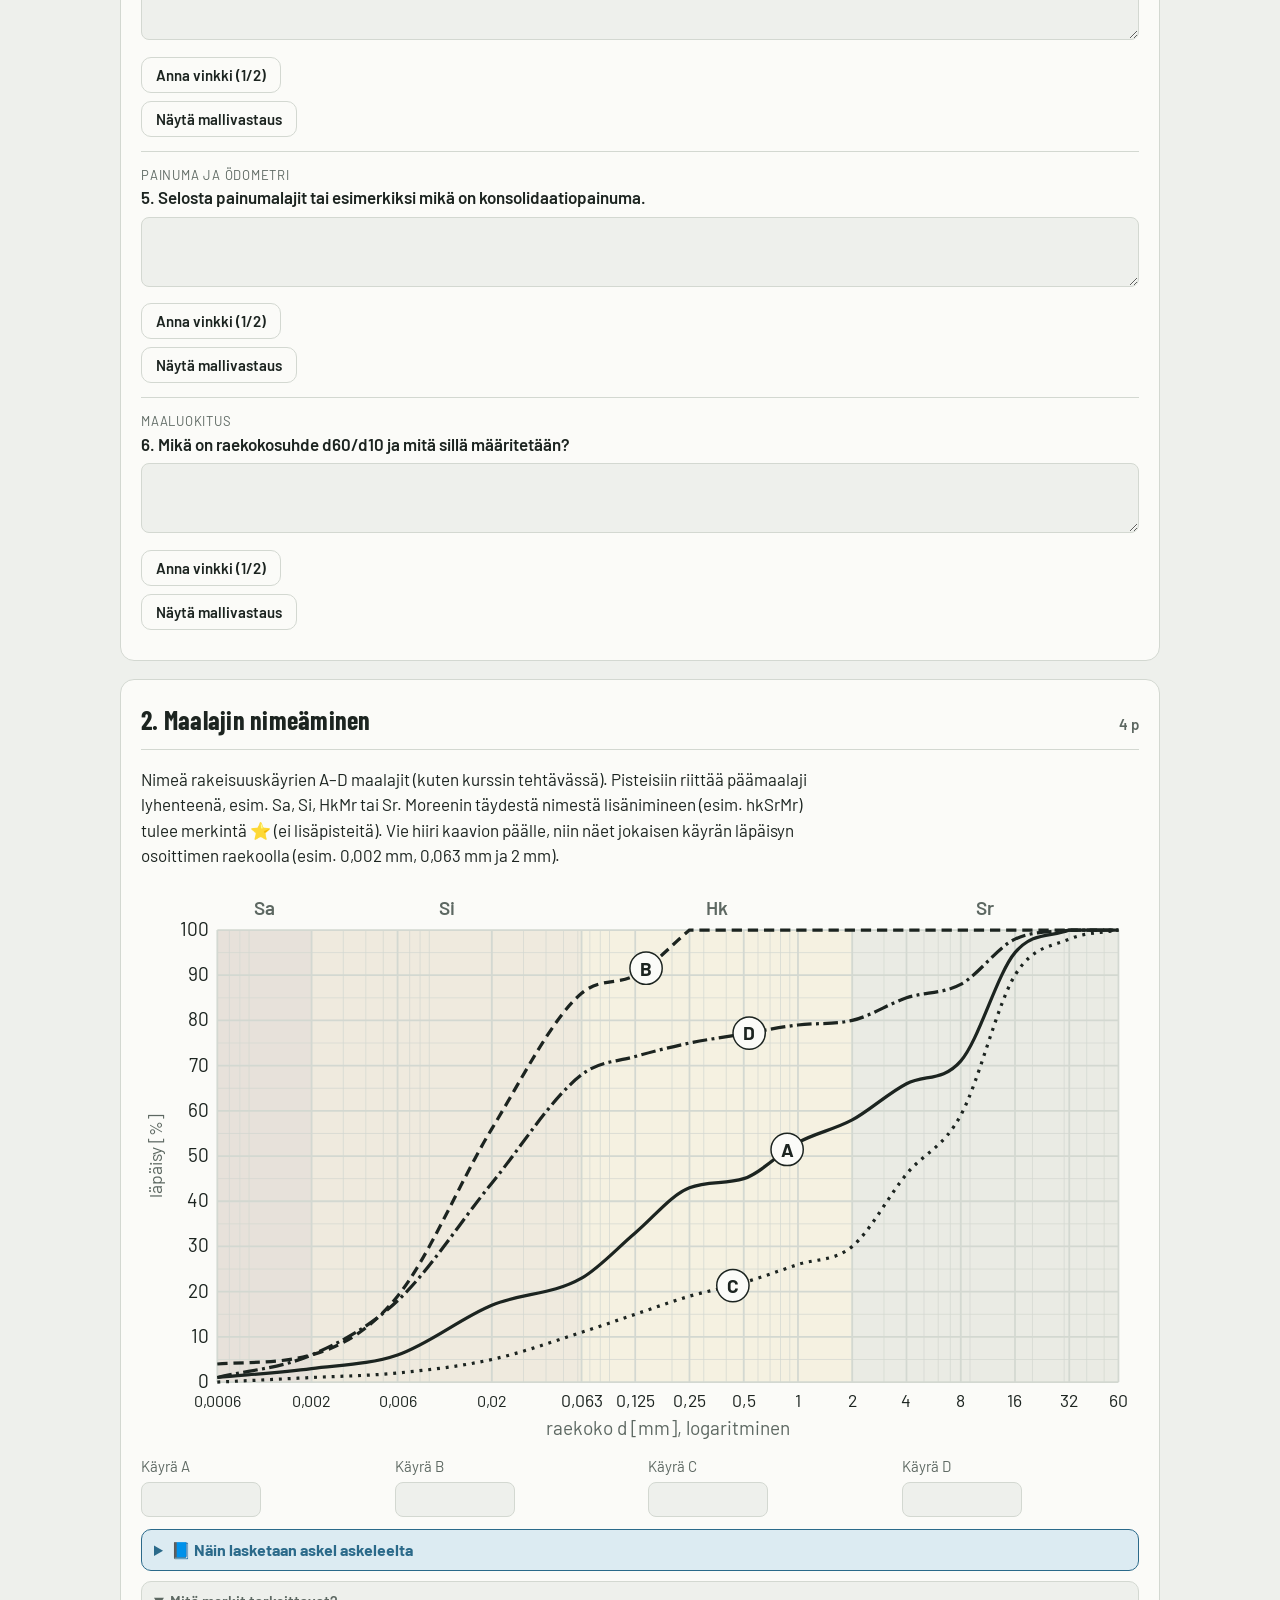
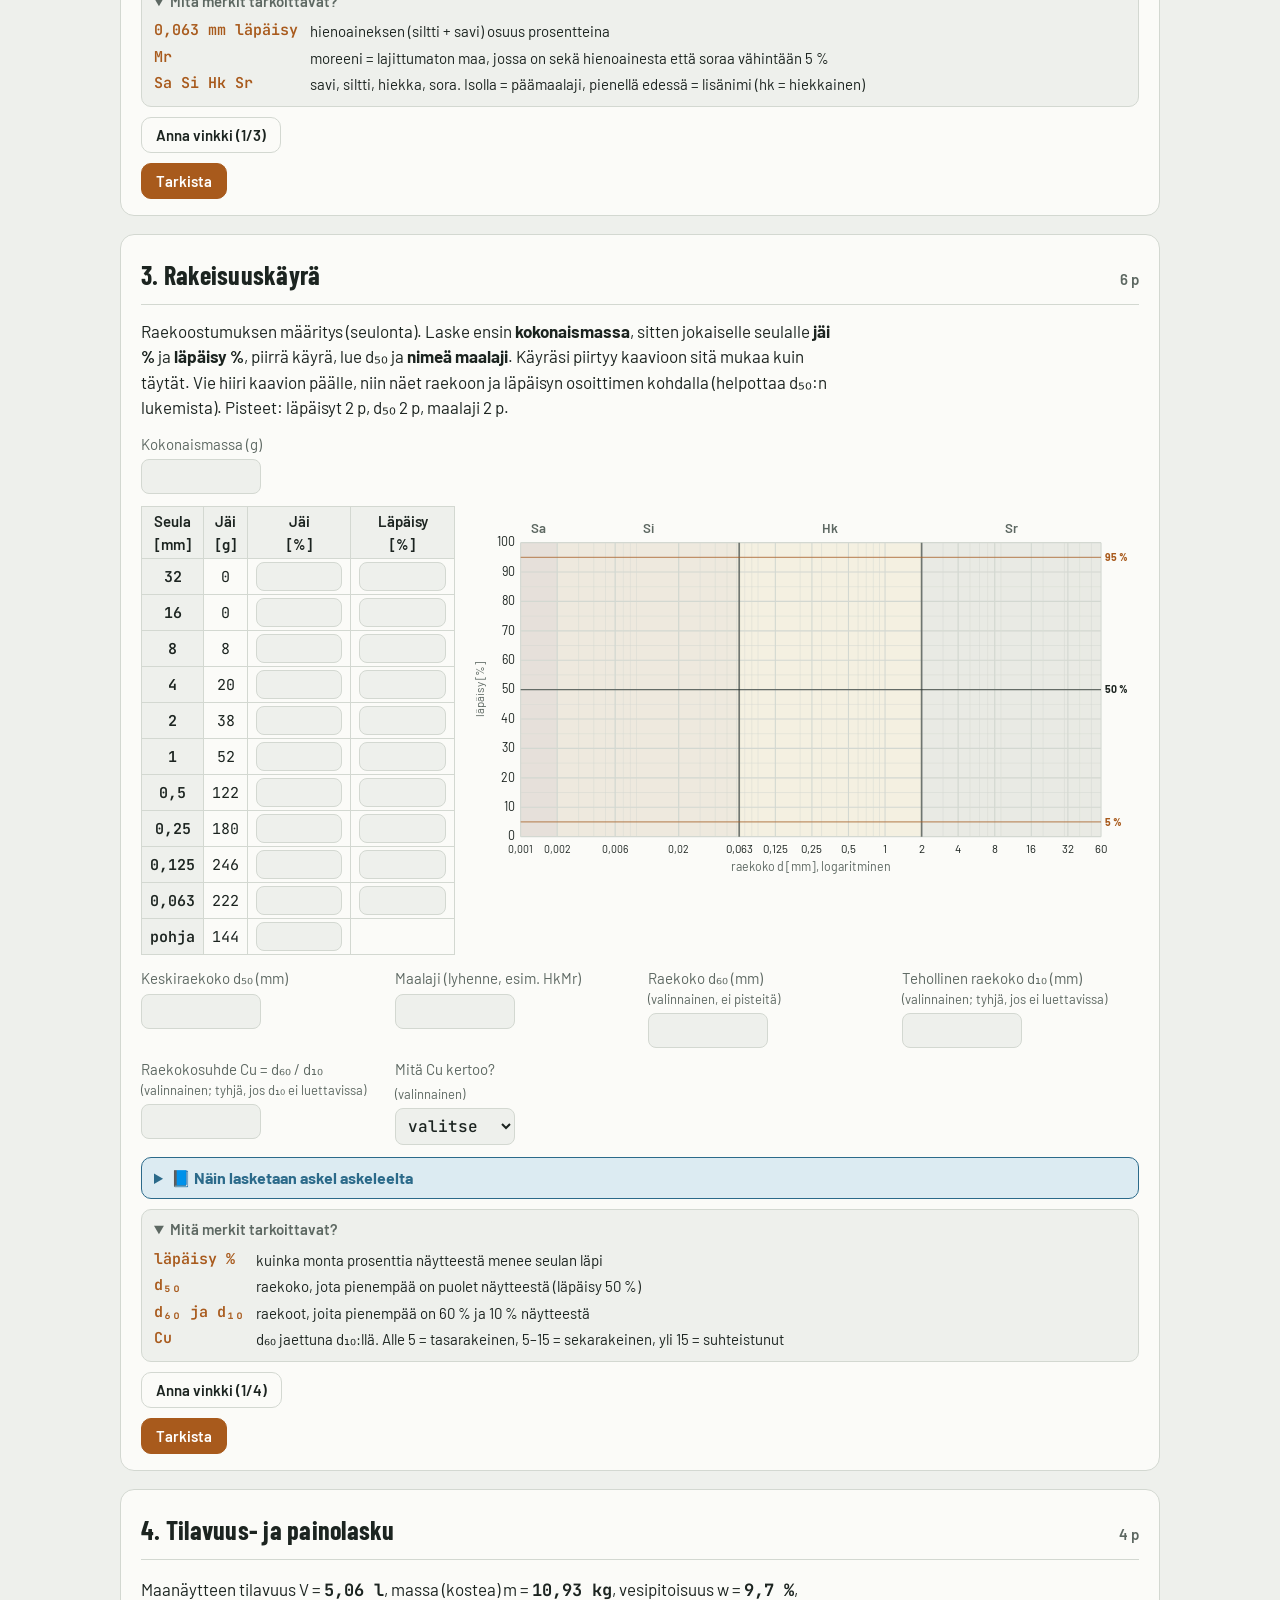
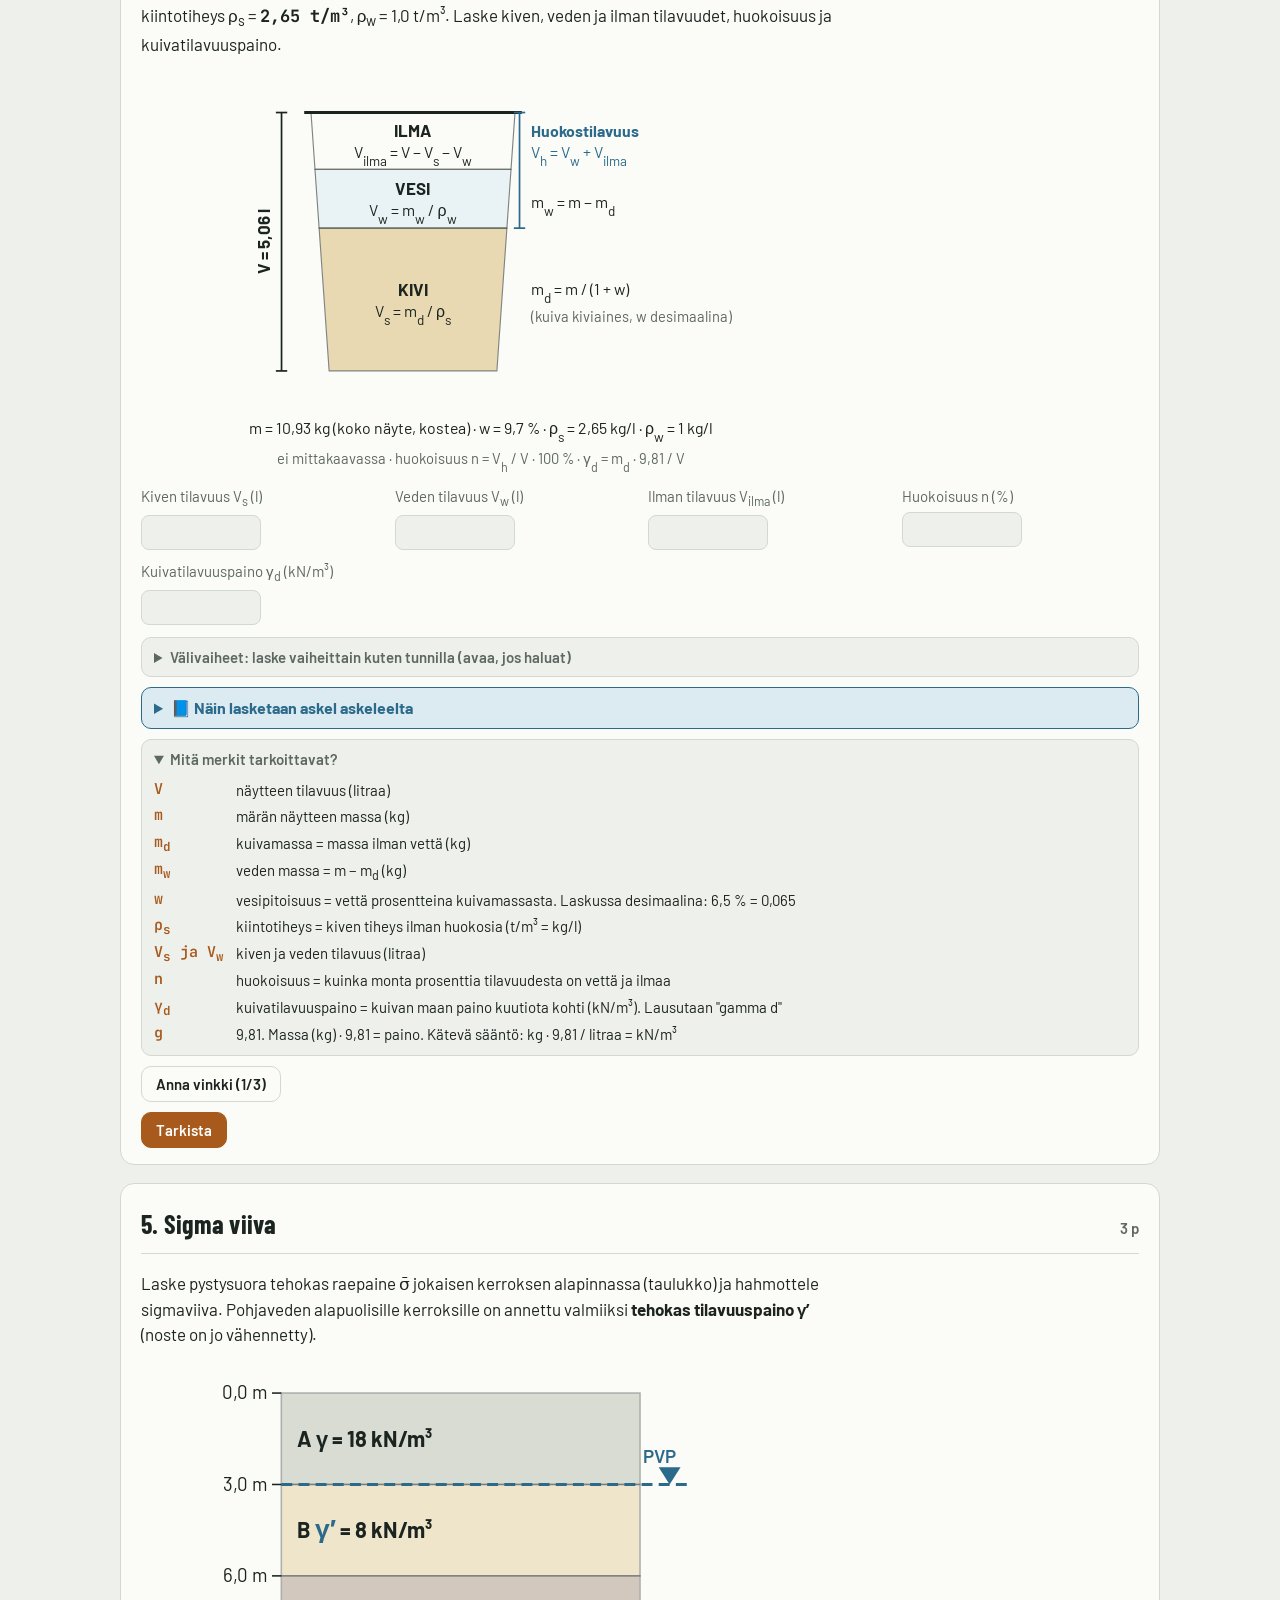
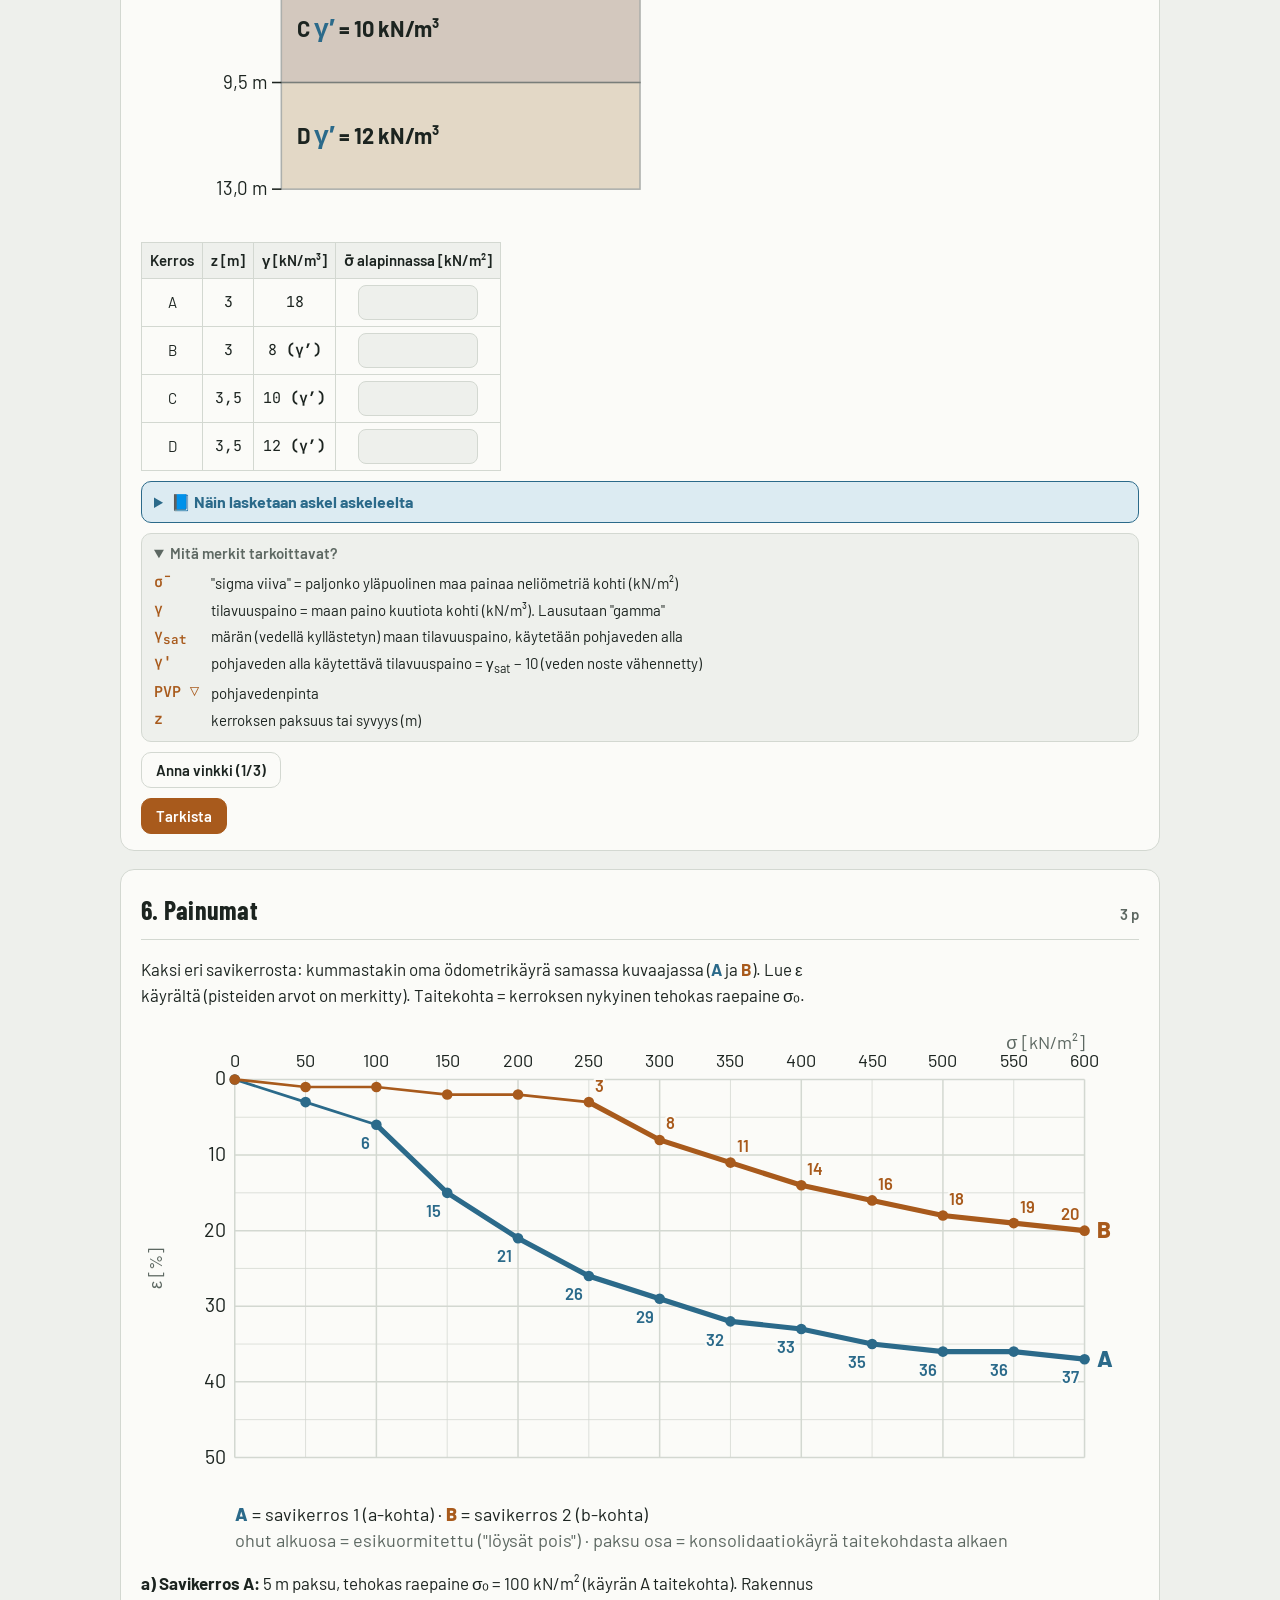
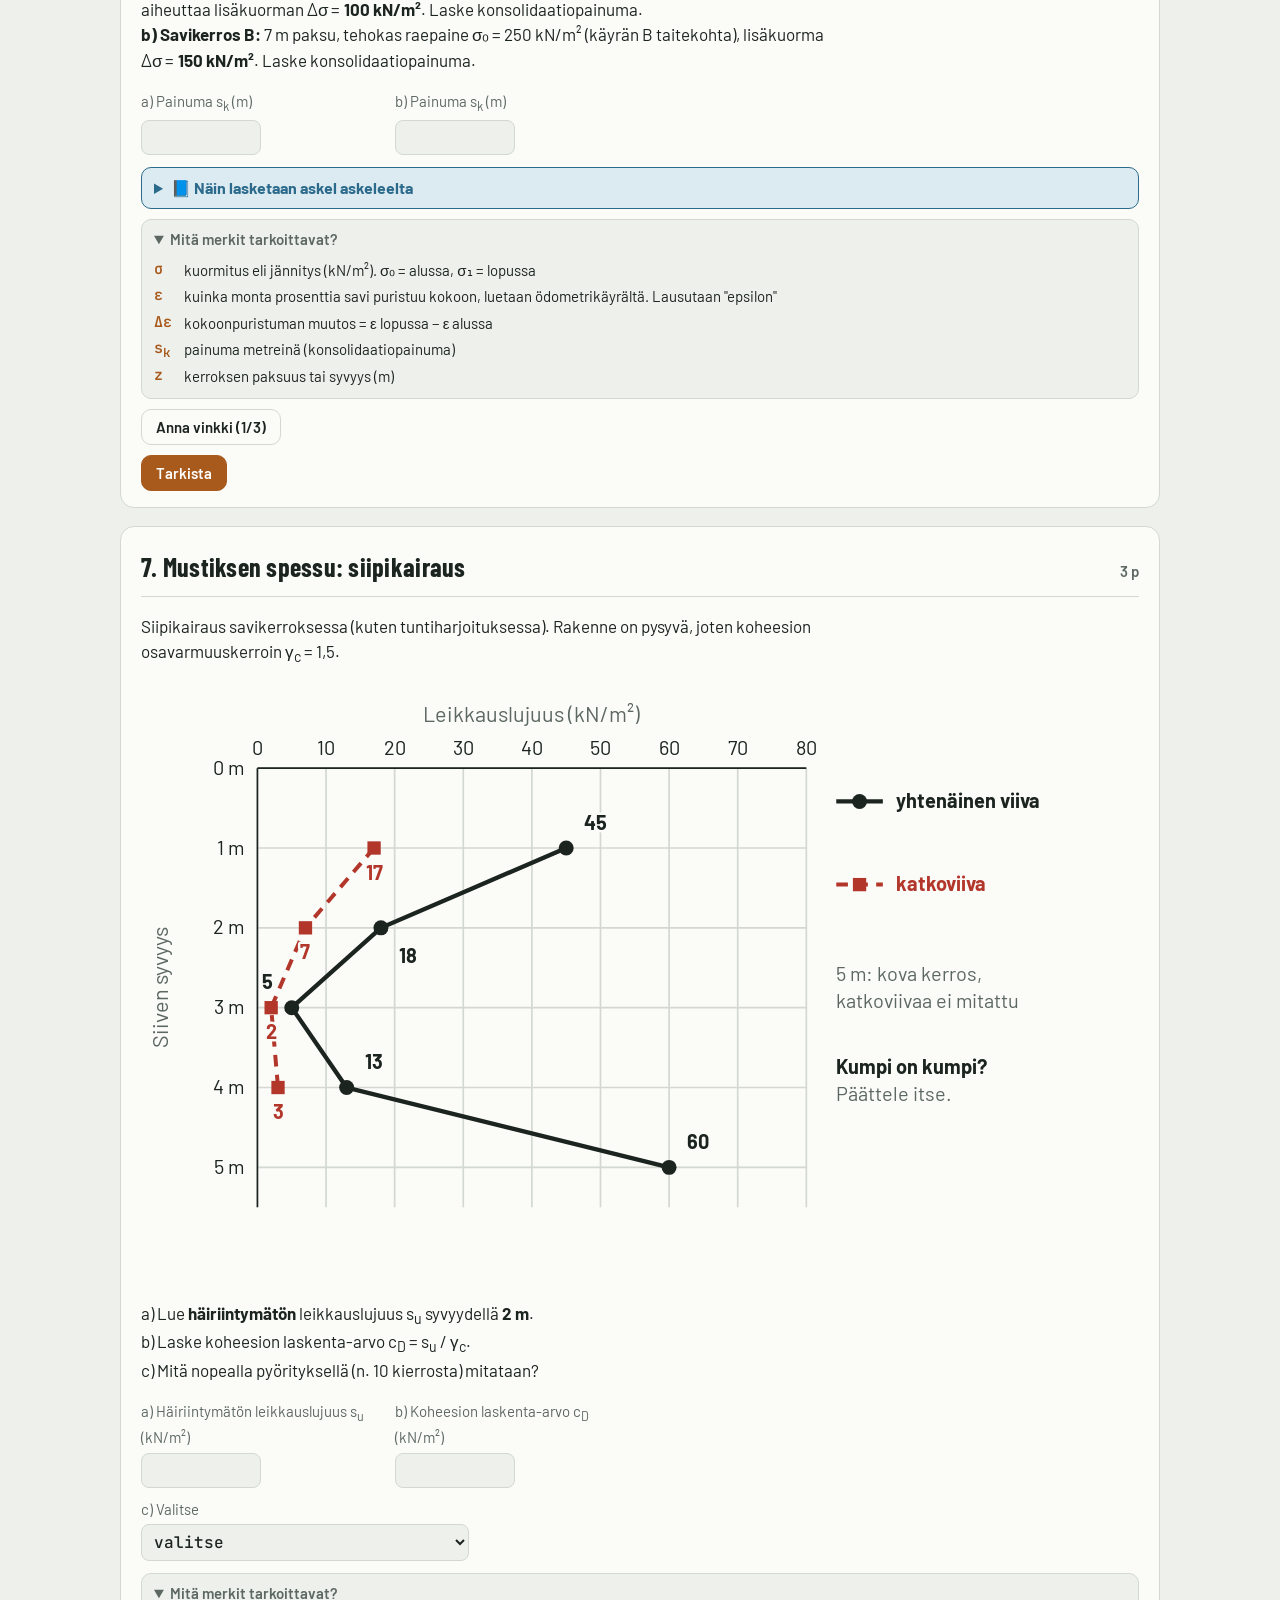
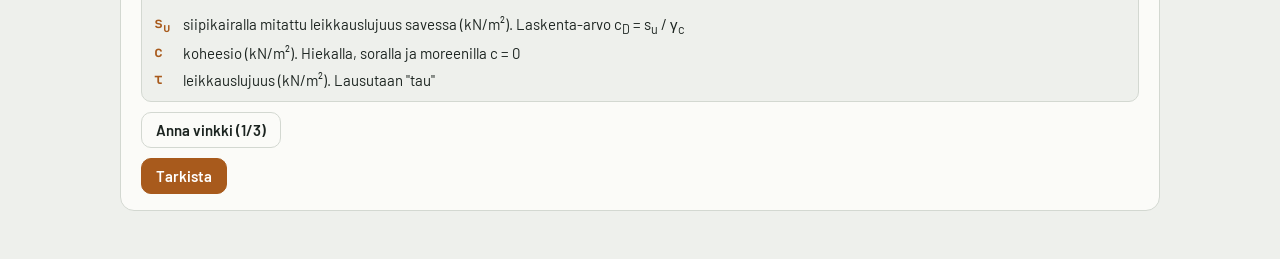
==== commit 2e7d8533: "Geotekniikka: γ′ lihavoitu" ====
--- a/geotekniikka/index.html
+++ b/geotekniikka/index.html
@@ -234,7 +234,7 @@
     <span class="pill">Kysymykset 6 p</span><span class="pill">Nimeäminen 4 p</span><span class="pill">Rakeisuuskäyrä 6 p</span><span class="pill">Tilavuus ja paino 4 p</span><span class="pill">Sigma viiva 3 p</span><span class="pill">Painumat 3 p</span><span class="pill">Mustiksen spessu 3 p</span>
   </div>
 </header>
-<p class="vastuu" role="note"><b>Huom:</b> Harjoitus on opiskelijan tekemä, ei virallinen koe. Se on tehty tekoälyn avulla, eikä tekijä vastaa siitä, että laskut, tarkistukset tai vastaukset ovat oikein. Lähteenä on käytetty Moodlessa jaettua kurssimateriaalia, joten tarkista epäselvät kohdat sieltä. Toivottavasti tästä on apua kokeeseen harjoitteluun. Ainakin tekijälle oli: geotekniikka painui päähän nopeammin kuin savi konsolidoituu.<br>Palautteet, korjaukset ja kehitysideat: <a href="mailto:mikko.kauppinen3@metropolia.fi">mikko.kauppinen3@metropolia.fi</a><br><span class="versio"><b>Beta-versio 0.8.1</b> · päivitetty 27.11.2026 klo 23.02 · korjauksia saattaa vielä tulla</span></p>
+<p class="vastuu" role="note"><b>Huom:</b> Harjoitus on opiskelijan tekemä, ei virallinen koe. Se on tehty tekoälyn avulla, eikä tekijä vastaa siitä, että laskut, tarkistukset tai vastaukset ovat oikein. Lähteenä on käytetty Moodlessa jaettua kurssimateriaalia, joten tarkista epäselvät kohdat sieltä. Toivottavasti tästä on apua kokeeseen harjoitteluun. Ainakin tekijälle oli: geotekniikka painui päähän nopeammin kuin savi konsolidoituu.<br>Palautteet, korjaukset ja kehitysideat: <a href="mailto:mikko.kauppinen3@metropolia.fi">mikko.kauppinen3@metropolia.fi</a><br><span class="versio"><b>Beta-versio 0.8.1</b> · päivitetty 27.11.2026 klo 23.05 · korjauksia saattaa vielä tulla</span></p>
 <main id="koe"></main>
 <section class="tulos" id="tulos" hidden></section>
 
@@ -716,7 +716,7 @@
   const yy = (z) => top + z * sc, smax = S.rajat[S.rajat.length - 1].s, xs = (v) => gx + v / smax * gw;
   const varit = ['var(--sr)', 'var(--hk)', 'var(--sa)', 'var(--si)'];
   let s = `<svg class="kuva" viewBox="0 0 ${W} ${H}" role="img" aria-label="Maaprofiili kerroksineen ja pohjavedenpinta${nayta ? ' sekä sigmaviiva' : ''}">`, z = 0;
-  S.kerrokset.forEach((k, i) => { s += `<rect x="${x0}" y="${yy(z)}" width="${w}" height="${k.h * sc}" fill="${varit[i]}" opacity=".35" stroke="var(--ink)"/><text x="${x0 + 10}" y="${yy(z + k.h / 2) + 5}" font-size="14" font-weight="700" fill="var(--ink)">${k.nimi}   ${k.alla ? (S.annettuTeh ? `γ' = ${k.g}` : `γsat = ${k.g}`) : `γ = ${k.g}`} kN/m³</text>`; z += k.h; });
+  S.kerrokset.forEach((k, i) => { s += `<rect x="${x0}" y="${yy(z)}" width="${w}" height="${k.h * sc}" fill="${varit[i]}" opacity=".35" stroke="var(--ink)"/><text x="${x0 + 10}" y="${yy(z + k.h / 2) + 5}" font-size="14" font-weight="700" fill="var(--ink)">${k.nimi}   ${k.alla ? (S.annettuTeh ? `<tspan fill="var(--water)" font-size="17" font-weight="900">γ′</tspan> = ${k.g}` : `γsat = ${k.g}`) : `γ = ${k.g}`} kN/m³</text>`; z += k.h; });
   [0, ...S.rajat.map(r => r.z)].forEach(zz => s += `<line x1="${x0 - 6}" x2="${x0}" y1="${yy(zz)}" y2="${yy(zz)}" stroke="var(--ink)"/><text x="${x0 - 9}" y="${yy(zz) + 4}" text-anchor="end" font-size="12" fill="var(--ink)">${fi(zz)} m</text>`);
   s += `<line x1="${x0}" x2="${x0 + w + 30}" y1="${yy(S.pv)}" y2="${yy(S.pv)}" stroke="var(--water)" stroke-width="2" stroke-dasharray="7 4"/><path d="M${x0 + w + 12},${yy(S.pv) - 11} l7,11 l7,-11 z" fill="var(--water)"/><text x="${x0 + w + 2}" y="${yy(S.pv) - 14}" font-size="12" font-weight="600" fill="var(--water)">PVP</text>`;
   if (nayta) {
@@ -910,9 +910,9 @@
         '<b>IV</b> Vh = Vw + Vilma, n = Vh / V · 100 %. <b>V</b> γd = md · 9,81 / V (kN/m³).'])}
       ${rivi('o4')}`) +
 
-    osa('o5', '5. Sigma viiva', 3, `<p class="tehtava">Laske pystysuora tehokas raepaine σ̄ jokaisen kerroksen alapinnassa (taulukko) ja hahmottele sigmaviiva. ${S.annettuTeh ? 'Pohjaveden alapuolisille kerroksille on annettu valmiiksi tehokas tilavuuspaino γ′.' : 'Pohjaveden alapuolisille kerroksille on annettu γsat.'}</p>
+    osa('o5', '5. Sigma viiva', 3, `<p class="tehtava">Laske pystysuora tehokas raepaine σ̄ jokaisen kerroksen alapinnassa (taulukko) ja hahmottele sigmaviiva. ${S.annettuTeh ? 'Pohjaveden alapuolisille kerroksille on annettu valmiiksi <b>tehokas tilavuuspaino γ′</b> (noste on jo vähennetty).' : 'Pohjaveden alapuolisille kerroksille on annettu γsat.'}</p>
       <div id="skuva">${sigmaProfiiliSVG(S, false)}</div>
-      <div class="tw"><table><tr><th>Kerros</th><th>z [m]</th><th>γ [kN/m³]</th><th>σ̄ alapinnassa [kN/m²]</th></tr>${S.kerrokset.map((k, i) => `<tr><td>${k.nimi}</td><td class="num">${sk(k.h)}</td><td class="num">${k.alla ? (S.annettuTeh ? k.g + ' (γ′)' : k.g + ' (γsat)') : k.g}</td><td><input type="text" inputmode="decimal" id="s${i}" aria-label="sigma viiva kerroksen ${k.nimi} alapinnassa"></td></tr>`).join('')}</table></div>
+      <div class="tw"><table><tr><th>Kerros</th><th>z [m]</th><th>γ [kN/m³]</th><th>σ̄ alapinnassa [kN/m²]</th></tr>${S.kerrokset.map((k, i) => `<tr><td>${k.nimi}</td><td class="num">${sk(k.h)}</td><td class="num">${k.alla ? (S.annettuTeh ? k.g + ' <b>(γ′)</b>' : k.g + ' (γsat)') : k.g}</td><td><input type="text" inputmode="decimal" id="s${i}" aria-label="sigma viiva kerroksen ${k.nimi} alapinnassa"></td></tr>`).join('')}</table></div>
       ${nain('sig')}${merkit(['sig', 'g', 'gsat', 'gp', 'pvp', 'z'])}${vinkit('v5', [
         'σ̄ lasketaan ylhäältä alas ja <b>summataan</b>: jokainen kerros lisää paksuus · tilavuuspaino.',
         S.annettuTeh ? 'Pohjaveden alla käytä taulukon γ′-arvoa sellaisenaan (noste on jo vähennetty).' : 'Pohjaveden alla käytä <b>γsat − 10</b> (veden noste).',
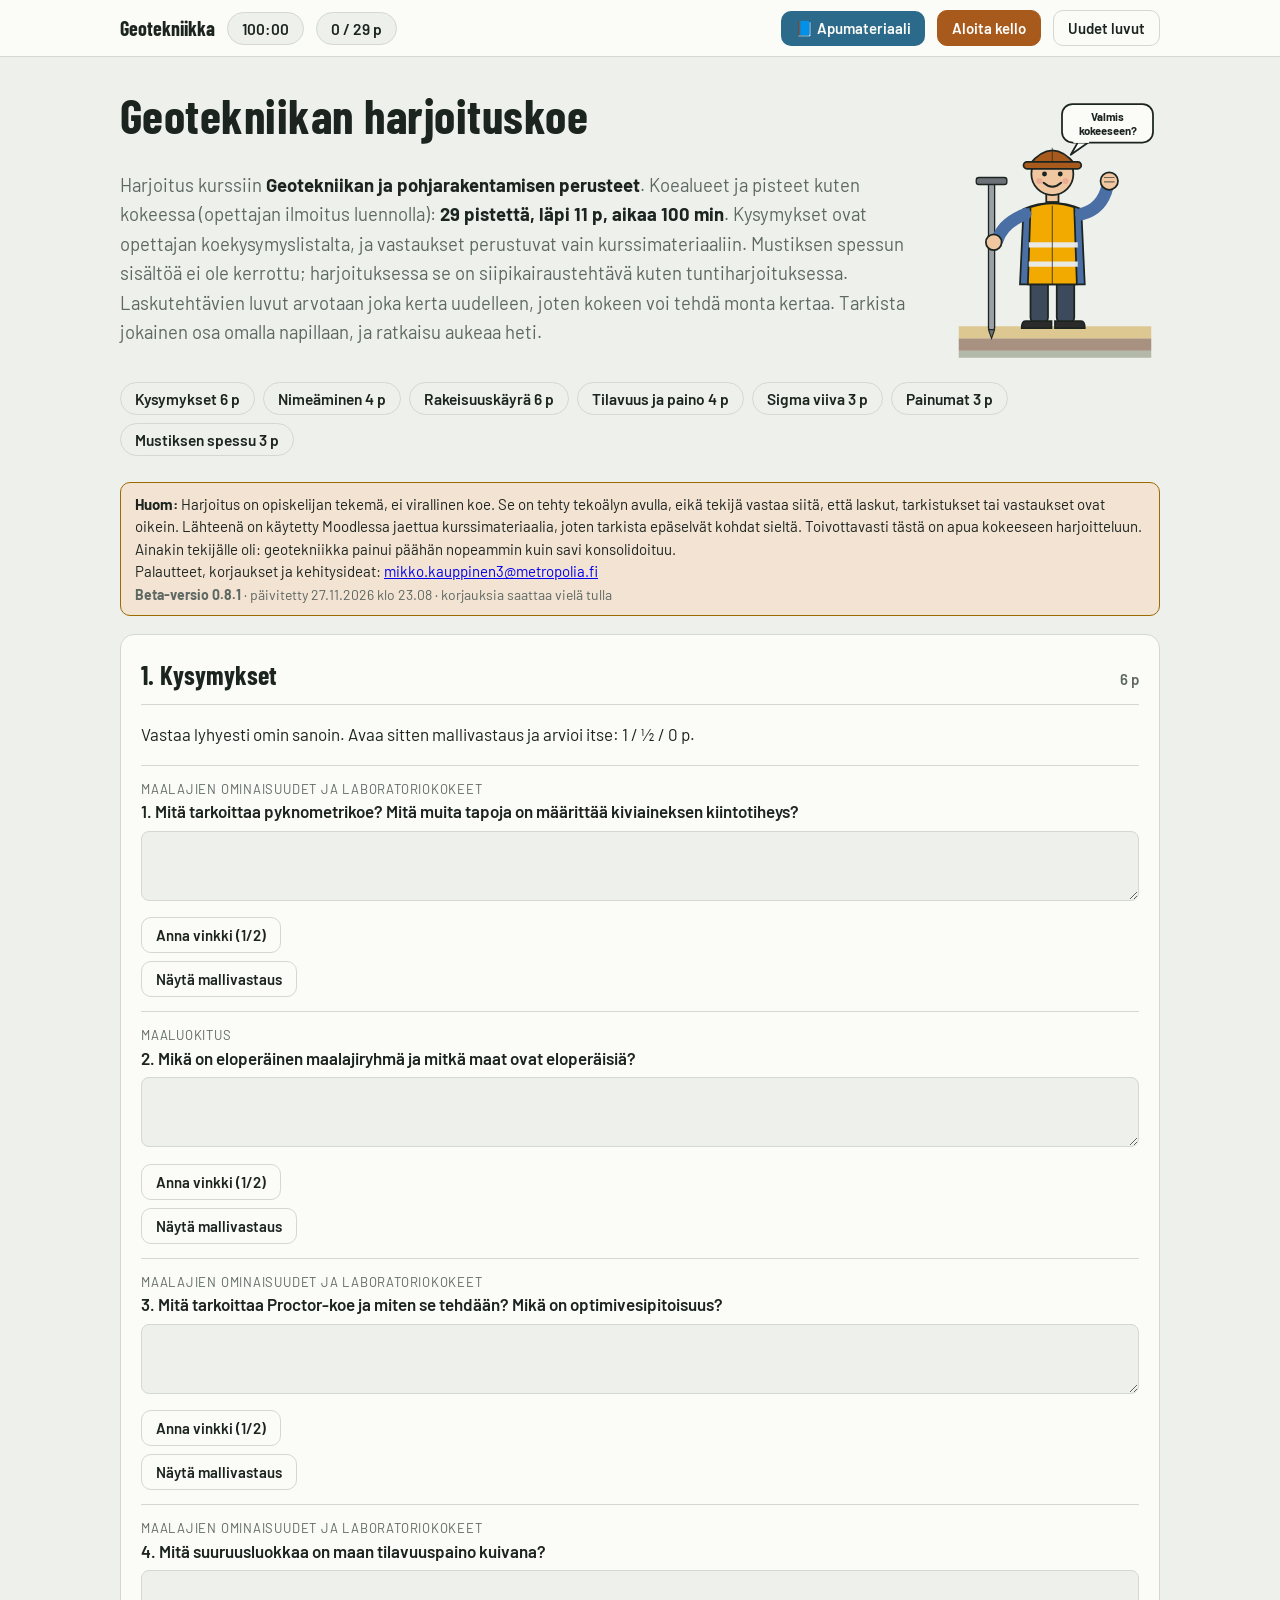
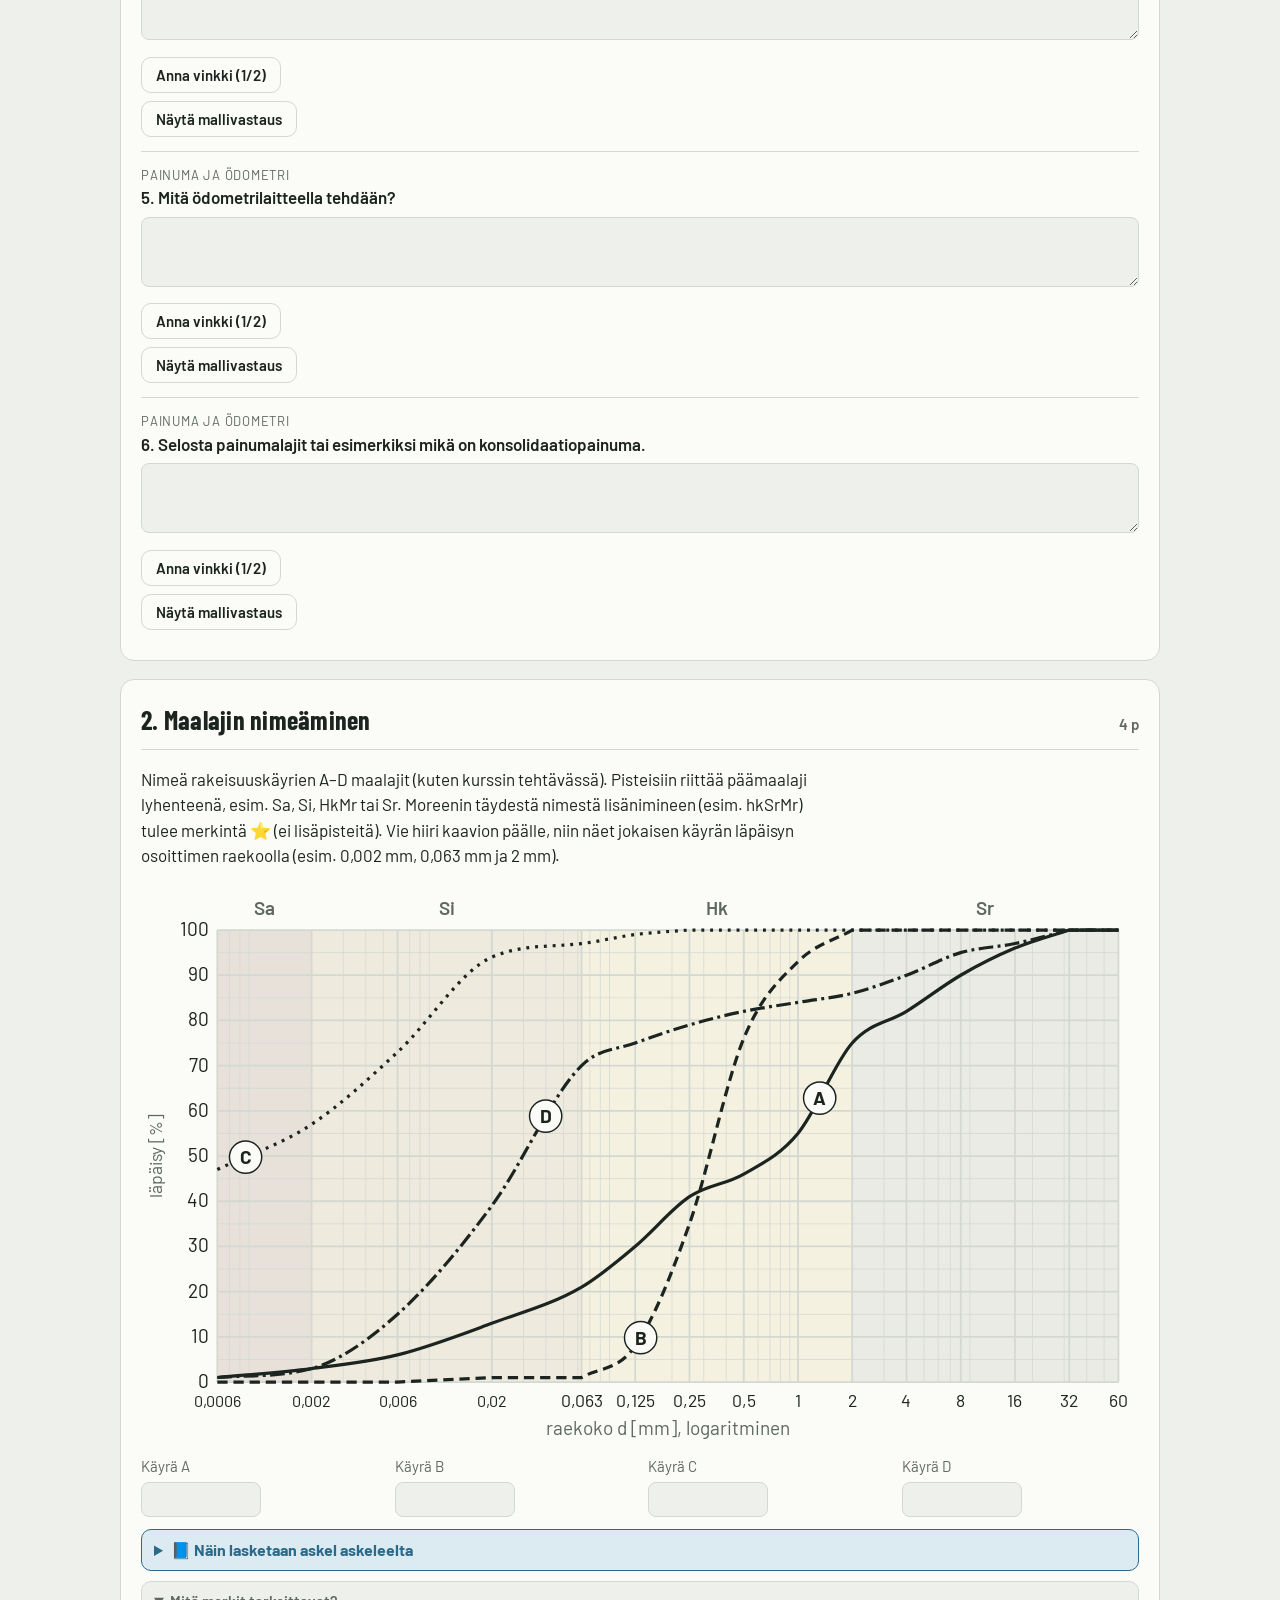
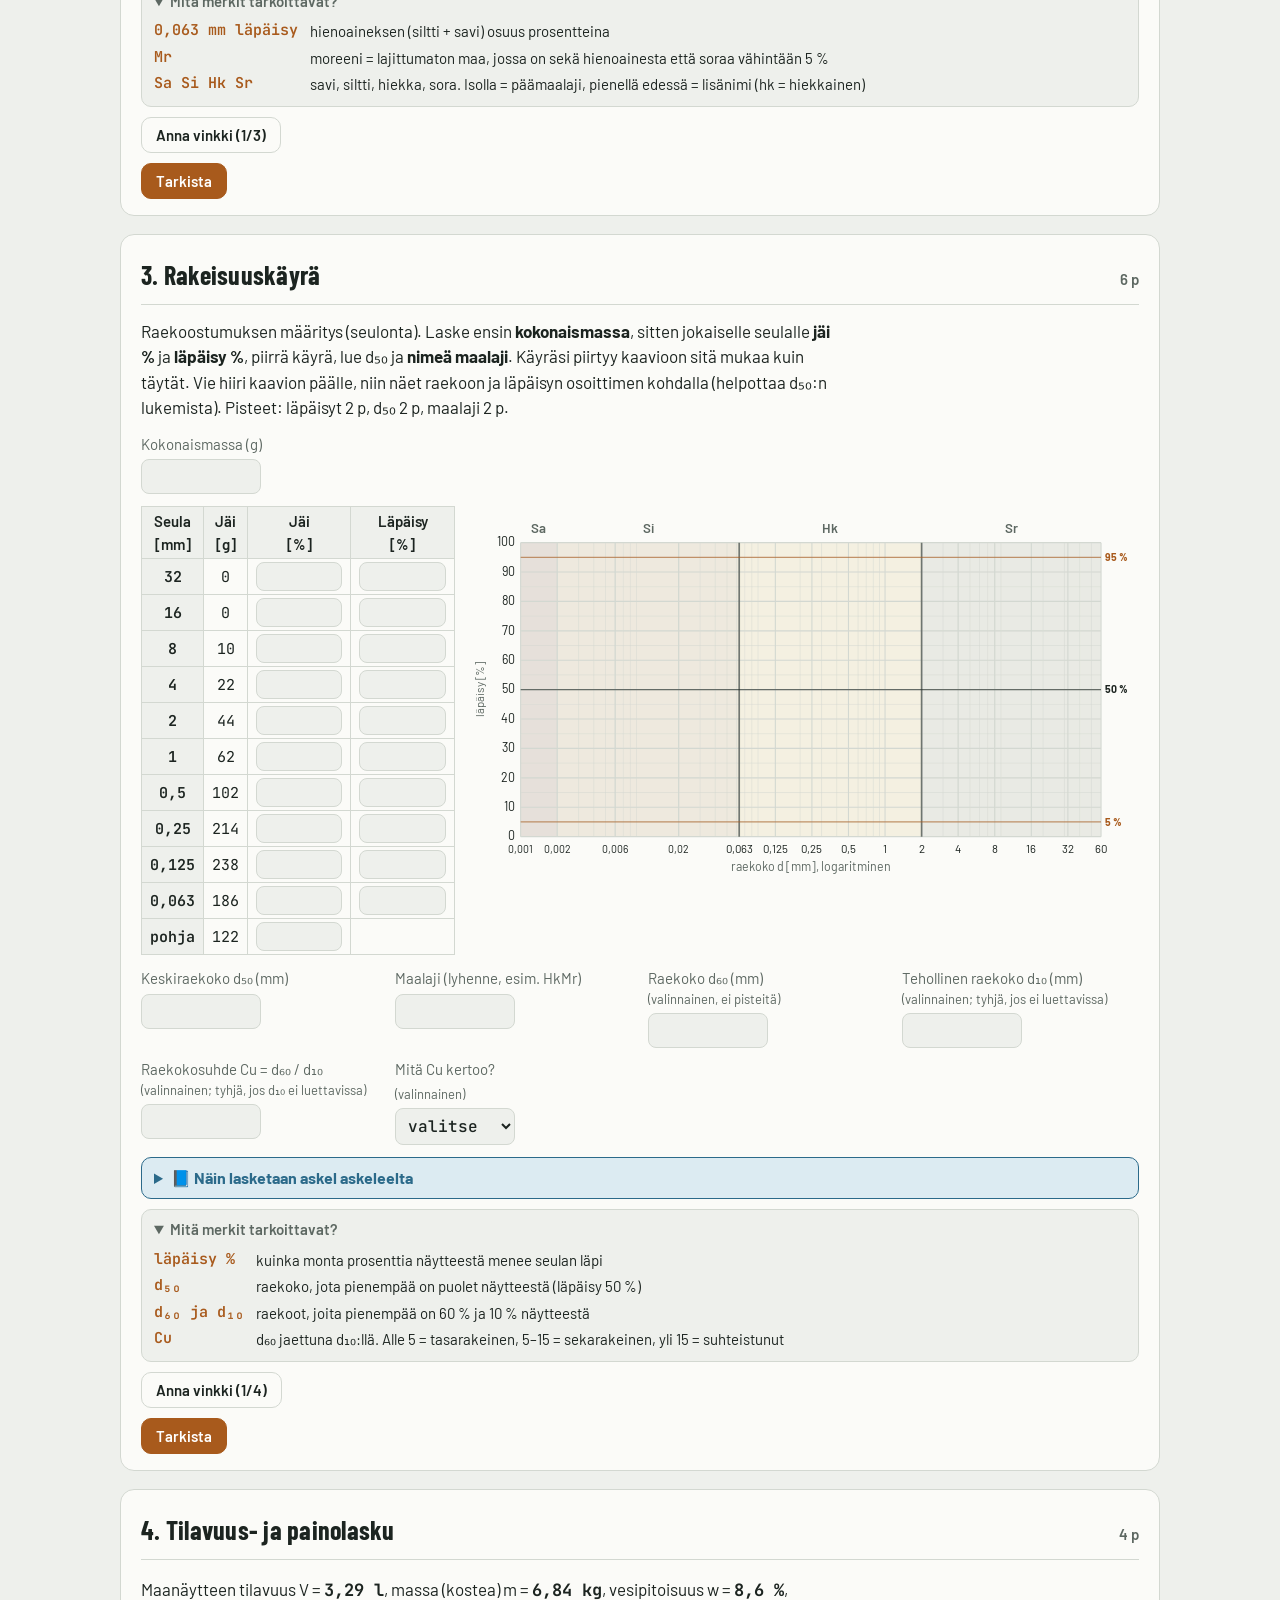
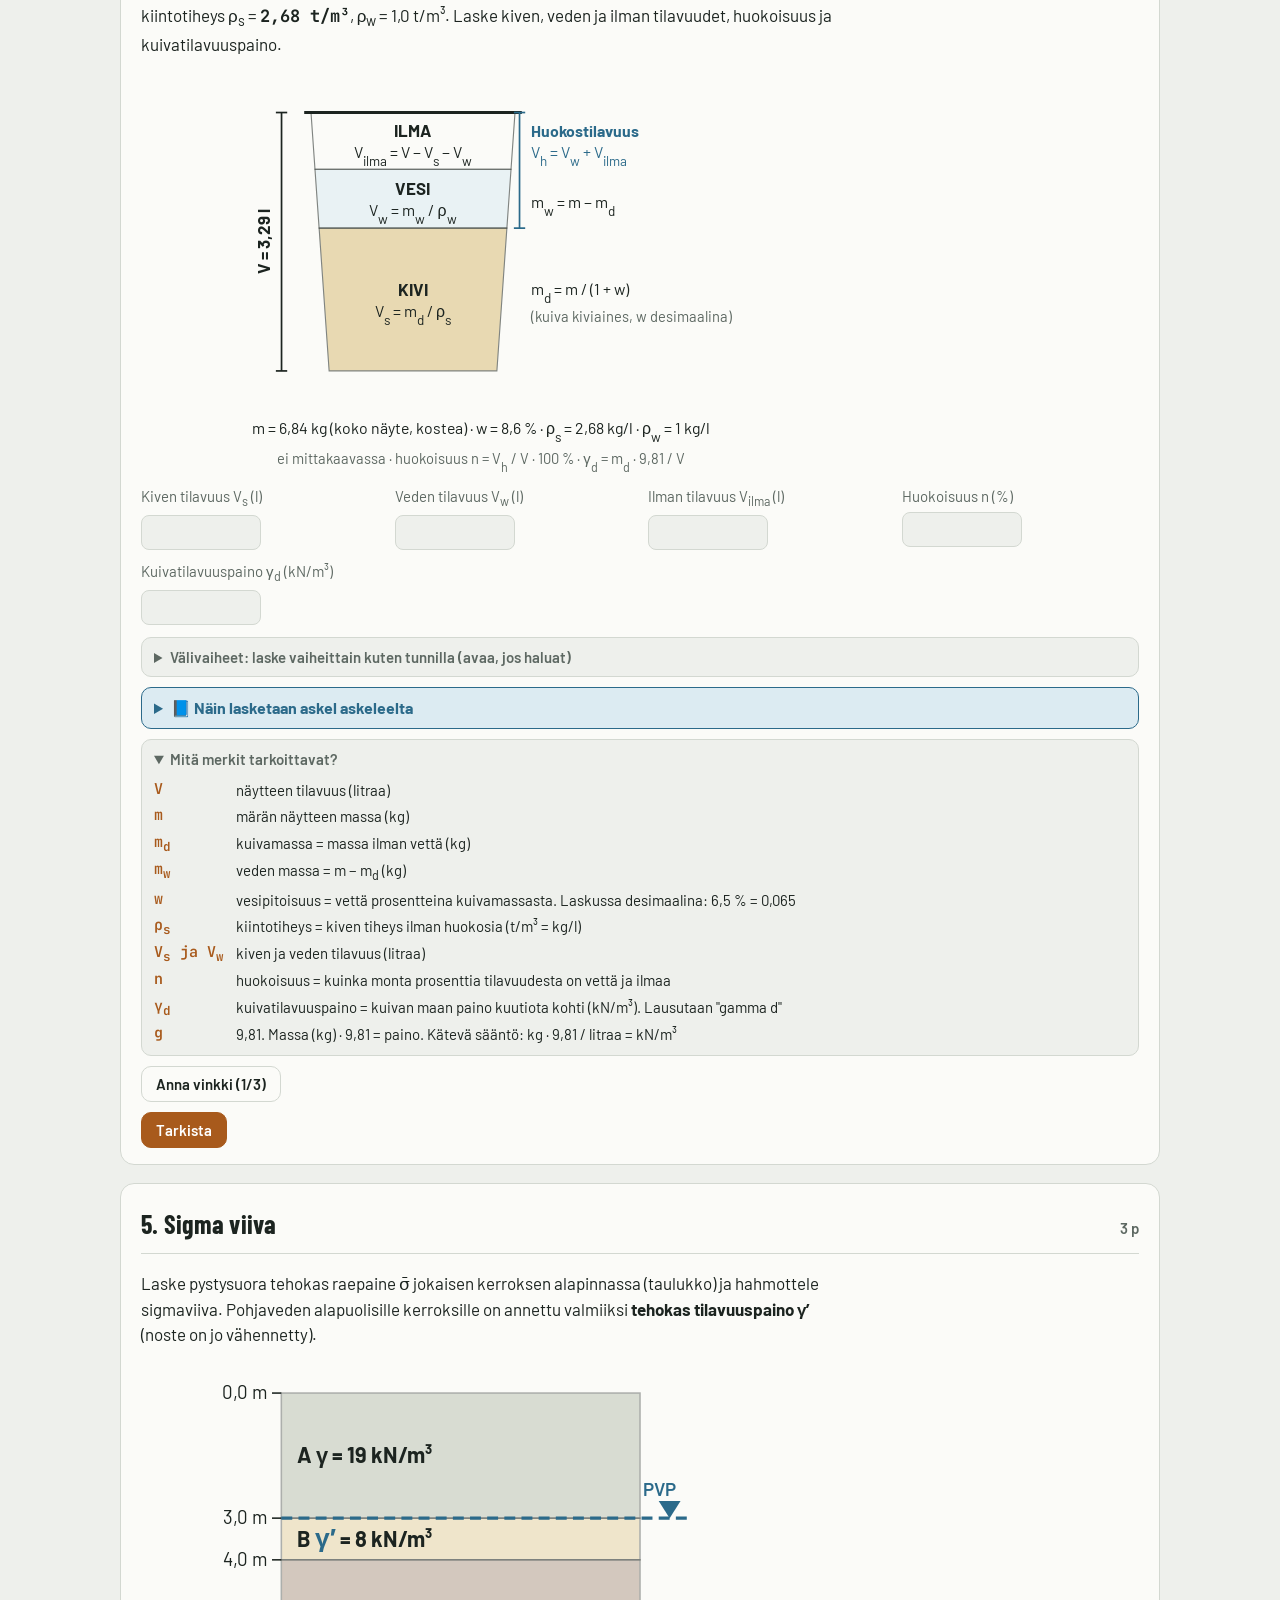
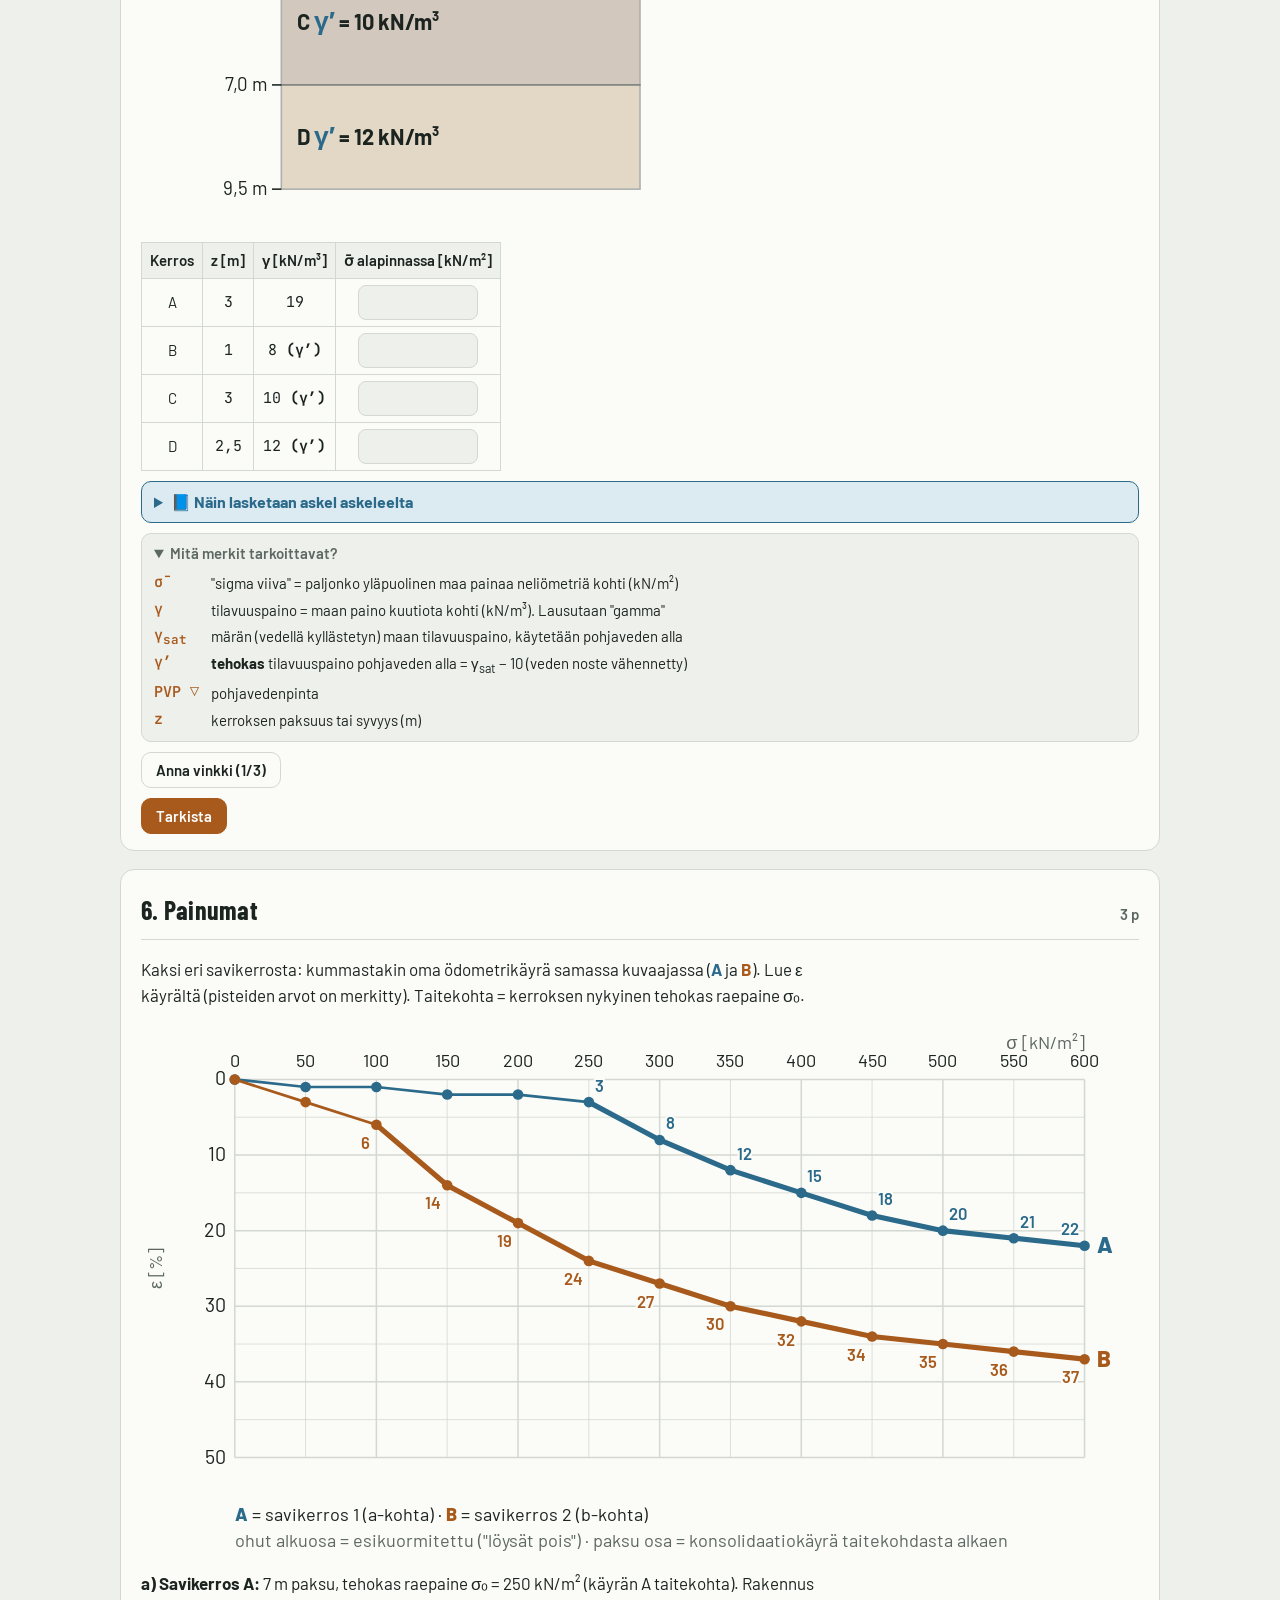
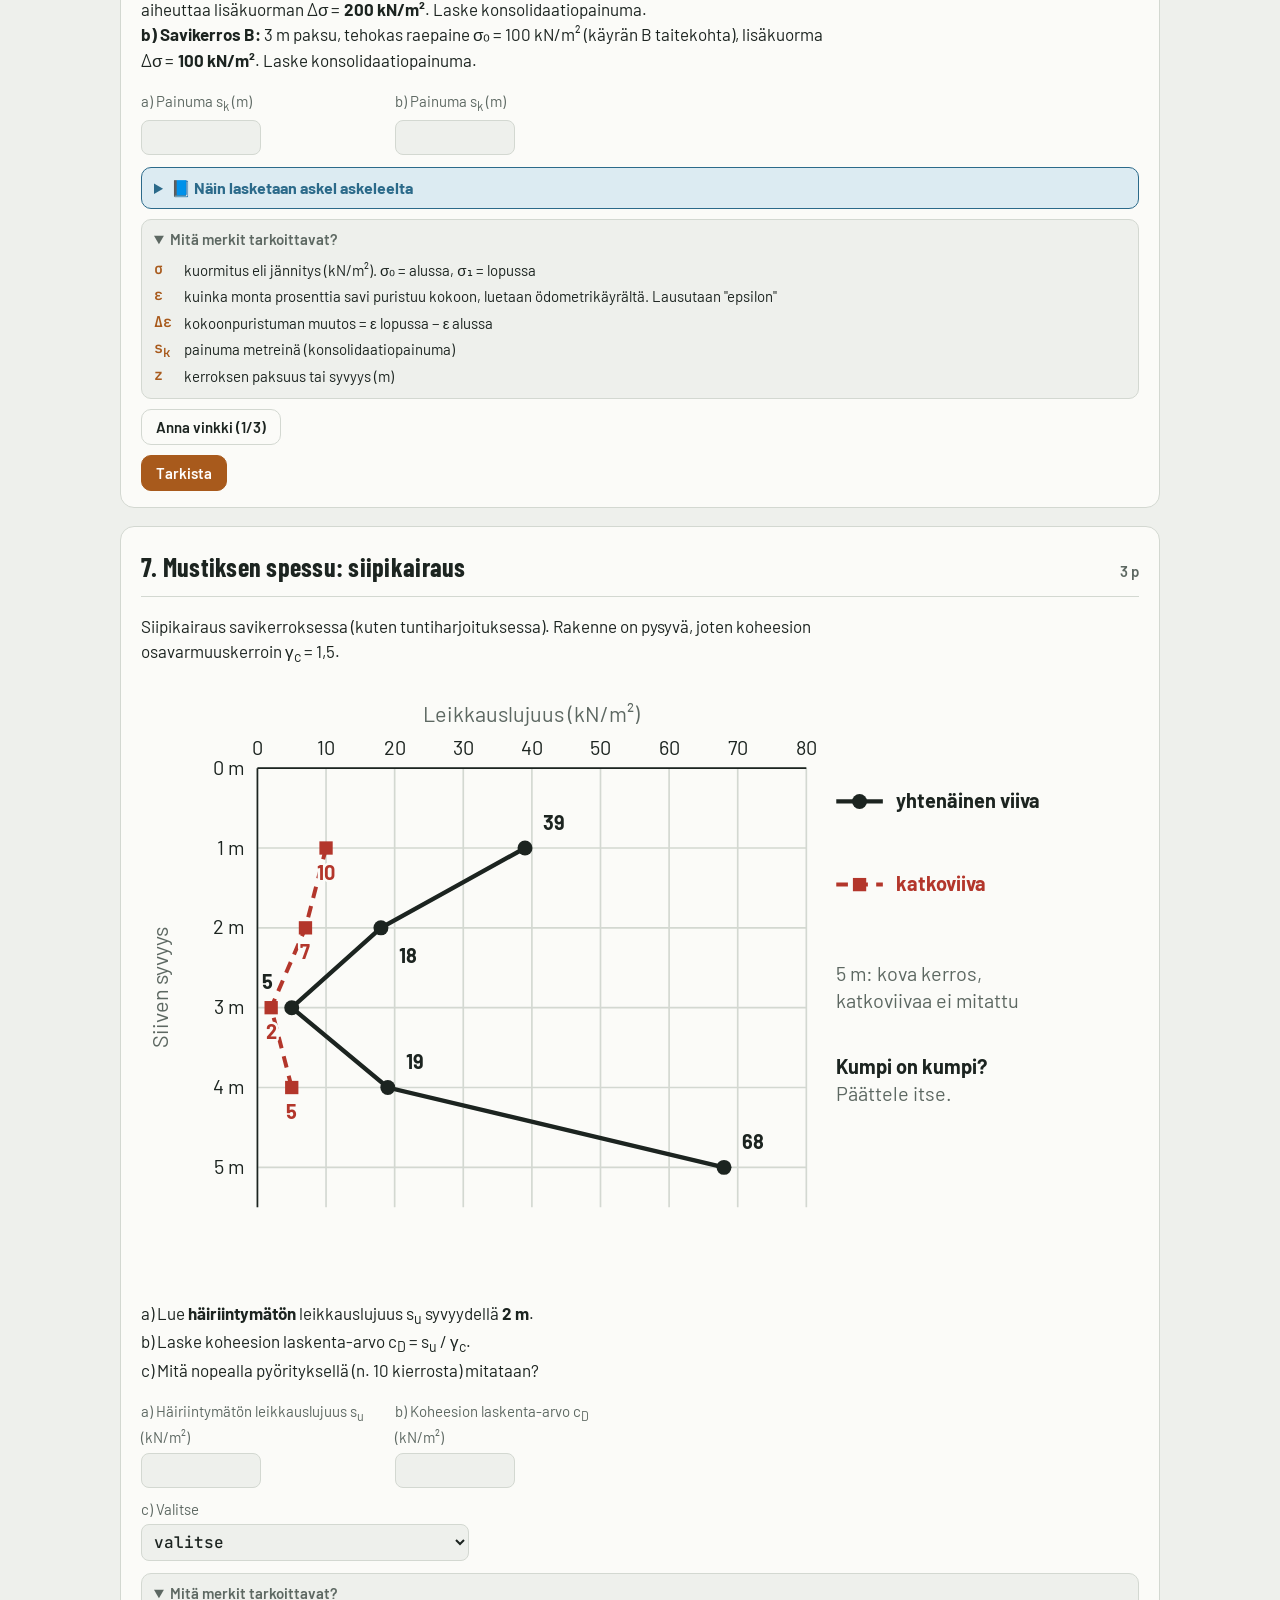
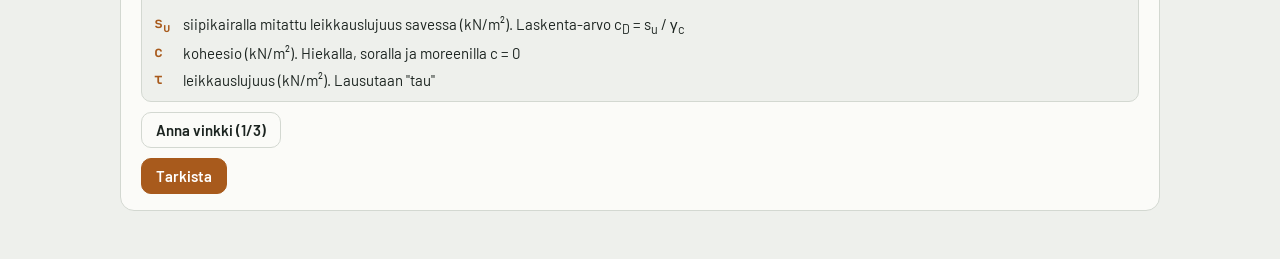
==== commit af66f3b2: "Geotekniikka: γ′ lihavoitu kaikkialla" ====
--- a/geotekniikka/index.html
+++ b/geotekniikka/index.html
@@ -234,7 +234,7 @@
     <span class="pill">Kysymykset 6 p</span><span class="pill">Nimeäminen 4 p</span><span class="pill">Rakeisuuskäyrä 6 p</span><span class="pill">Tilavuus ja paino 4 p</span><span class="pill">Sigma viiva 3 p</span><span class="pill">Painumat 3 p</span><span class="pill">Mustiksen spessu 3 p</span>
   </div>
 </header>
-<p class="vastuu" role="note"><b>Huom:</b> Harjoitus on opiskelijan tekemä, ei virallinen koe. Se on tehty tekoälyn avulla, eikä tekijä vastaa siitä, että laskut, tarkistukset tai vastaukset ovat oikein. Lähteenä on käytetty Moodlessa jaettua kurssimateriaalia, joten tarkista epäselvät kohdat sieltä. Toivottavasti tästä on apua kokeeseen harjoitteluun. Ainakin tekijälle oli: geotekniikka painui päähän nopeammin kuin savi konsolidoituu.<br>Palautteet, korjaukset ja kehitysideat: <a href="mailto:mikko.kauppinen3@metropolia.fi">mikko.kauppinen3@metropolia.fi</a><br><span class="versio"><b>Beta-versio 0.8.1</b> · päivitetty 27.11.2026 klo 23.05 · korjauksia saattaa vielä tulla</span></p>
+<p class="vastuu" role="note"><b>Huom:</b> Harjoitus on opiskelijan tekemä, ei virallinen koe. Se on tehty tekoälyn avulla, eikä tekijä vastaa siitä, että laskut, tarkistukset tai vastaukset ovat oikein. Lähteenä on käytetty Moodlessa jaettua kurssimateriaalia, joten tarkista epäselvät kohdat sieltä. Toivottavasti tästä on apua kokeeseen harjoitteluun. Ainakin tekijälle oli: geotekniikka painui päähän nopeammin kuin savi konsolidoituu.<br>Palautteet, korjaukset ja kehitysideat: <a href="mailto:mikko.kauppinen3@metropolia.fi">mikko.kauppinen3@metropolia.fi</a><br><span class="versio"><b>Beta-versio 0.8.1</b> · päivitetty 27.11.2026 klo 23.08 · korjauksia saattaa vielä tulla</span></p>
 <main id="koe"></main>
 <section class="tulos" id="tulos" hidden></section>
 
@@ -324,7 +324,7 @@
   gd: ['γd', 'kuivatilavuuspaino = kuivan maan paino kuutiota kohti (kN/m³). Lausutaan "gamma d"'],
   g: ['γ', 'tilavuuspaino = maan paino kuutiota kohti (kN/m³). Lausutaan "gamma"'],
   gsat: ['γsat', 'märän (vedellä kyllästetyn) maan tilavuuspaino, käytetään pohjaveden alla'],
-  gp: ["γ'", 'pohjaveden alla käytettävä tilavuuspaino = γsat − 10 (veden noste vähennetty)'],
+  gp: ["γ′", '<b>tehokas</b> tilavuuspaino pohjaveden alla = γsat − 10 (veden noste vähennetty)'],
   gw: ['γw', 'veden tilavuuspaino, noin 10 kN/m³'],
   sig: ['σ̄', '"sigma viiva" = paljonko yläpuolinen maa painaa neliömetriä kohti (kN/m²)'],
   pvp: ['PVP ▽', 'pohjavedenpinta'],
@@ -362,7 +362,7 @@
     <p><b>Kurssin esimerkki:</b> käyrä A: 0,002 mm:llä 32 % → Sa · käyrä C: 0,063 mm:llä 26 % ja 2 mm:llä 62 % → moreeni, d₅₀ hiekan alueella → HkMr.</p>`],
   til: ['Tilavuus- ja painolasku', `<ol><li><b>I</b> md = m ÷ (1 + w) (w desimaalina).</li><li><b>II</b> mw = m − md.</li><li><b>III</b> Vs = md ÷ ρs, Vw = mw ÷ 1, Vilma = V − Vs − Vw.</li><li><b>IV</b> Vh = Vw + Vilma, n = Vh ÷ V · 100 %.</li><li><b>V</b> γd = md · 9,81 ÷ V.</li></ol>
     <p><b>Kurssin esimerkki:</b> V = 10 l, m = 22,7 kg, w = 6,5 %, ρs = 2,68 → md = 21,3 kg · mw = 1,4 kg · Vs = 7,9 l · Vw = 1,4 l · Vilma = 0,7 l · Vh = 2,1 l · n = 21 % · γd = 20,9 kN/m³.</p>`],
-  sig: ['Sigma viiva', `<ol><li>Mene ylhäältä alas kerros kerrallaan.</li><li>Jokaisesta kerroksesta: <b>paksuus z (m) × tilavuuspaino γ (kN/m³)</b>.</li><li>Pohjaveden alla käytä tehokasta tilavuuspainoa: jos γ′ on annettu, käytä sitä; jos γsat on annettu, käytä <b>γsat − 10</b>.</li><li><b>Laske yhteen</b> ja kirjoita σ̄ jokaisen kerroksen alapinnan kohdalle. Piirrä sigmaviiva: suora viiva pisteestä toiseen.</li></ol>
+  sig: ['Sigma viiva', `<ol><li>Mene ylhäältä alas kerros kerrallaan.</li><li>Jokaisesta kerroksesta: <b>paksuus z (m) × tilavuuspaino γ (kN/m³)</b>.</li><li>Pohjaveden alla käytä tehokasta tilavuuspainoa: jos <b>γ′</b> on annettu, käytä sitä; jos γsat on annettu, käytä <b>γsat − 10</b>.</li><li><b>Laske yhteen</b> ja kirjoita σ̄ jokaisen kerroksen alapinnan kohdalle. Piirrä sigmaviiva: suora viiva pisteestä toiseen.</li></ol>
     <p><b>Kurssin esimerkki:</b> A 2 m · 21 = <b>42</b> (PV A:n alapinnassa) · B 3 m · 11 → 42 + 33 = <b>75</b> · C 2,5 m · 10 → 75 + 25 = <b>100 kN/m²</b>.</p>`],
   pai: ['Painuma', `<ol><li>Alkujännitys σ₀ = kerroksen tehokas raepaine σ̄. Loppujännitys <b>σ₁ = σ₀ + lisäkuorma Δσ</b>.</li><li>Lue ödometrikäyrältä <b>ε(σ₀)</b> ja <b>ε(σ₁)</b>.</li><li><b>Δε = ε(σ₁) − ε(σ₀)</b>, desimaaliksi (24 % = 0,24).</li><li><b>sk = z · Δε</b> (z = savikerroksen paksuus).</li></ol>
     <p><b>Kurssin esimerkki:</b> 8 m savi, lisäkuorma 150 kN/m², σ₀ = 100 → σ₁ = 250 kN/m², ε 5 % → 29 % → Δε = 0,24 → sk = 8 · 0,24 = <b>1,92 m</b>.</p>`],
@@ -915,7 +915,7 @@
       <div class="tw"><table><tr><th>Kerros</th><th>z [m]</th><th>γ [kN/m³]</th><th>σ̄ alapinnassa [kN/m²]</th></tr>${S.kerrokset.map((k, i) => `<tr><td>${k.nimi}</td><td class="num">${sk(k.h)}</td><td class="num">${k.alla ? (S.annettuTeh ? k.g + ' <b>(γ′)</b>' : k.g + ' (γsat)') : k.g}</td><td><input type="text" inputmode="decimal" id="s${i}" aria-label="sigma viiva kerroksen ${k.nimi} alapinnassa"></td></tr>`).join('')}</table></div>
       ${nain('sig')}${merkit(['sig', 'g', 'gsat', 'gp', 'pvp', 'z'])}${vinkit('v5', [
         'σ̄ lasketaan ylhäältä alas ja <b>summataan</b>: jokainen kerros lisää paksuus · tilavuuspaino.',
-        S.annettuTeh ? 'Pohjaveden alla käytä taulukon γ′-arvoa sellaisenaan (noste on jo vähennetty).' : 'Pohjaveden alla käytä <b>γsat − 10</b> (veden noste).',
+        S.annettuTeh ? 'Pohjaveden alla käytä taulukon <b>γ′</b>-arvoa sellaisenaan (noste on jo vähennetty).' : 'Pohjaveden alla käytä <b>γsat − 10</b> (veden noste).',
         'Kirjoita jokainen välisumma taulukkoon: ensimmäisen kerroksen alapinta = z · γ, seuraava = edellinen + z · γ jne.'])}
       ${rivi('o5')}`) +
 
